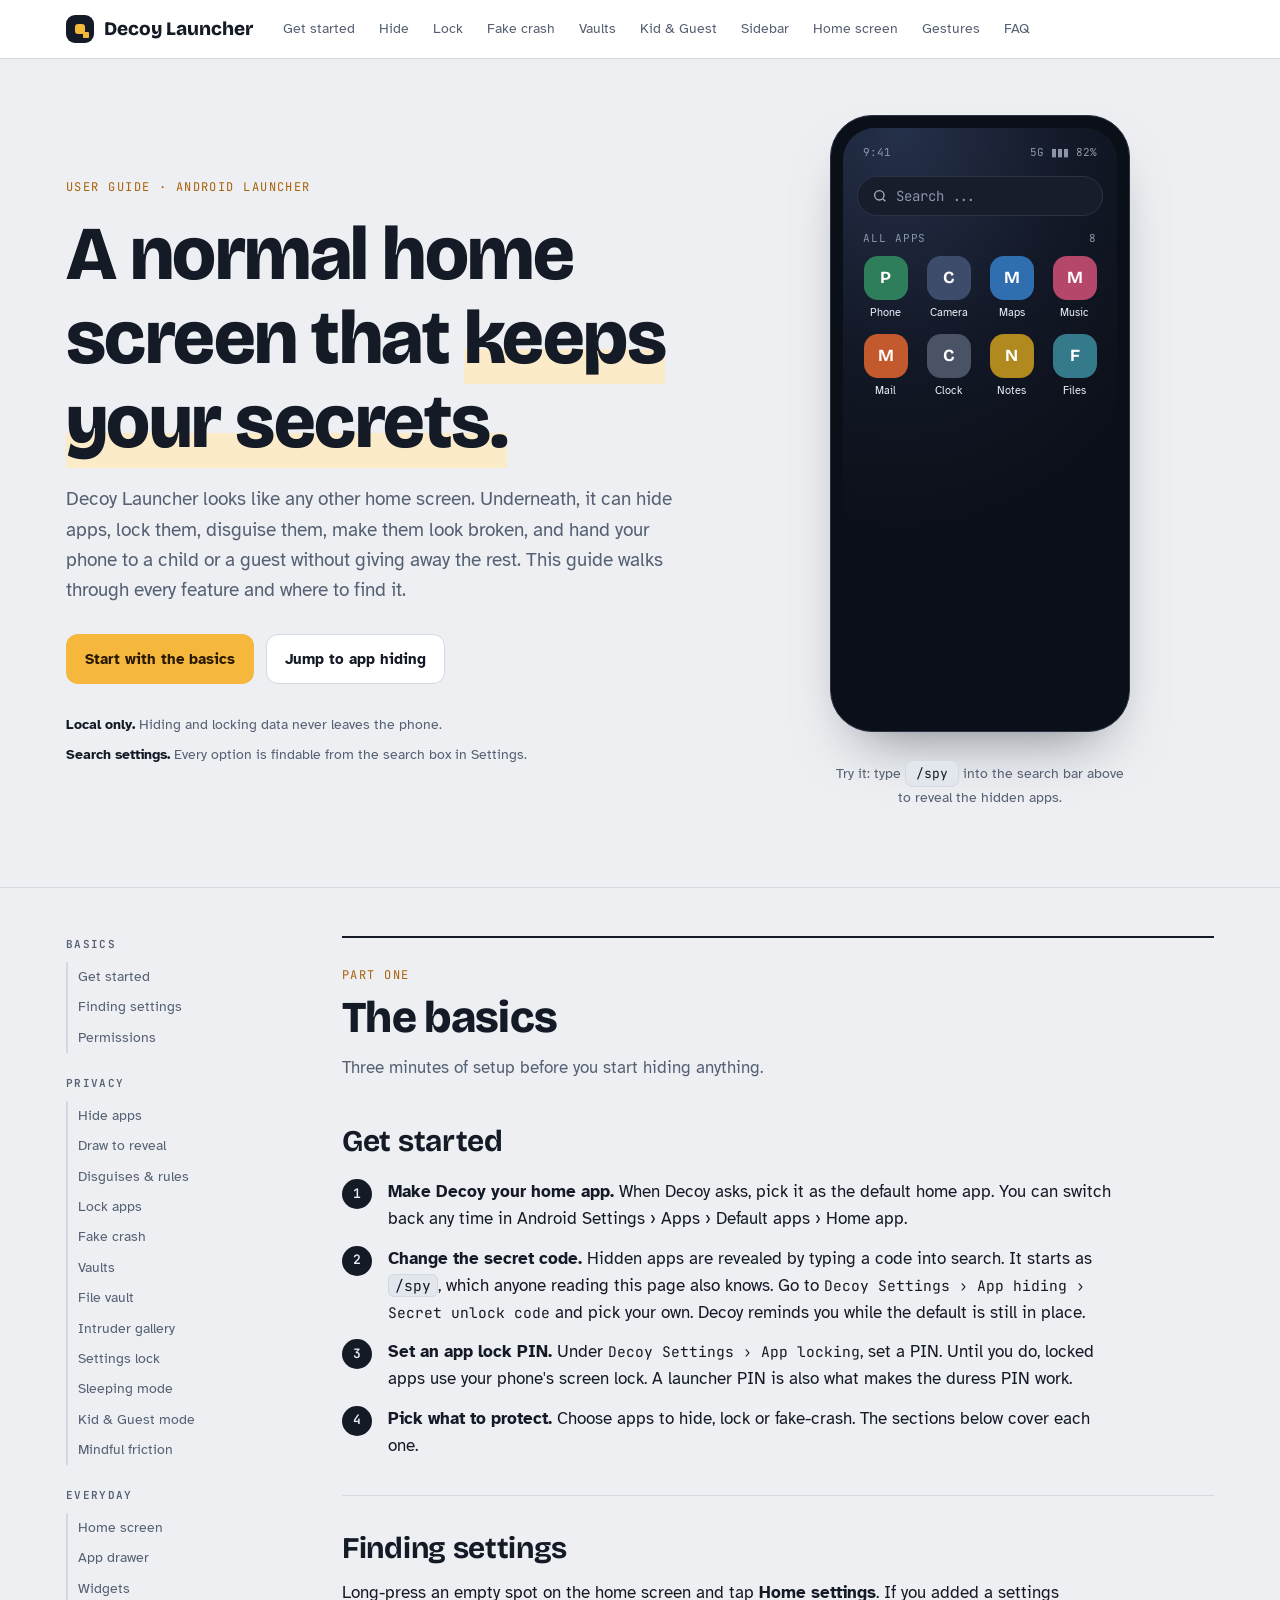
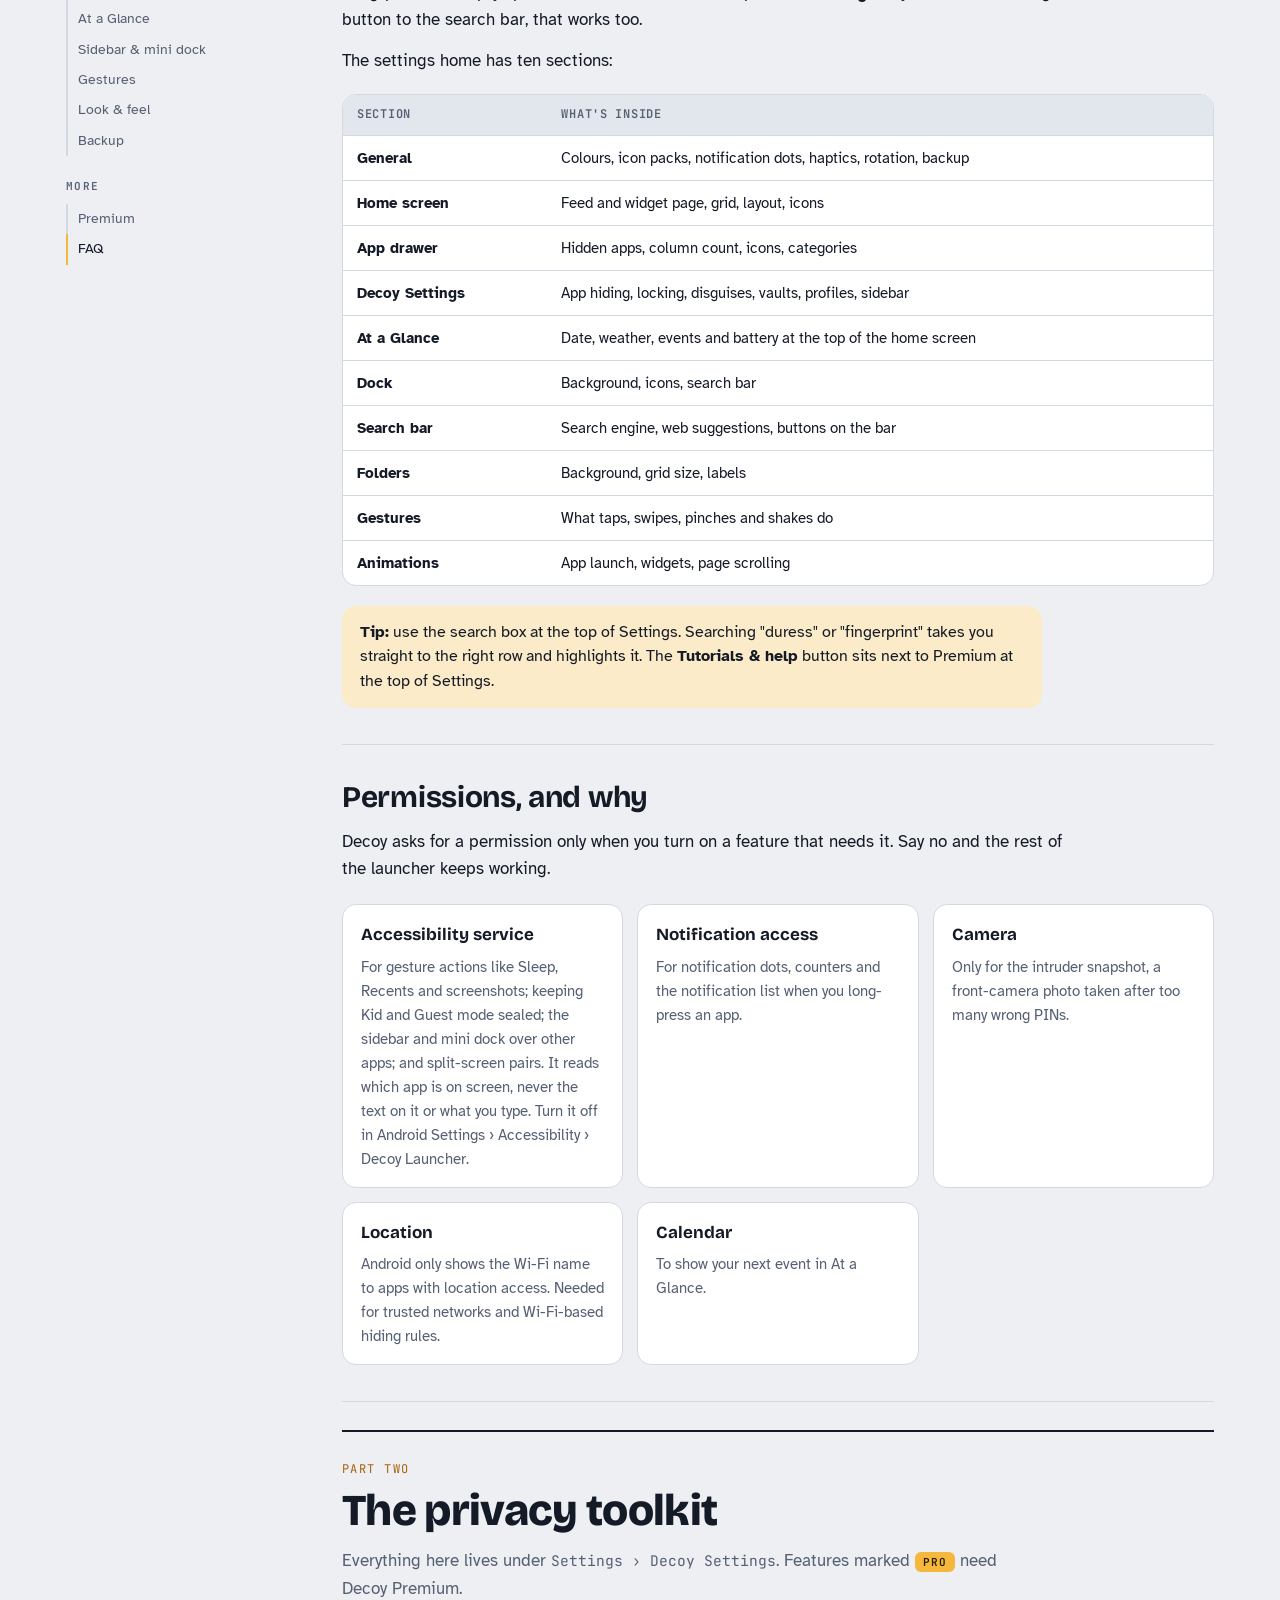
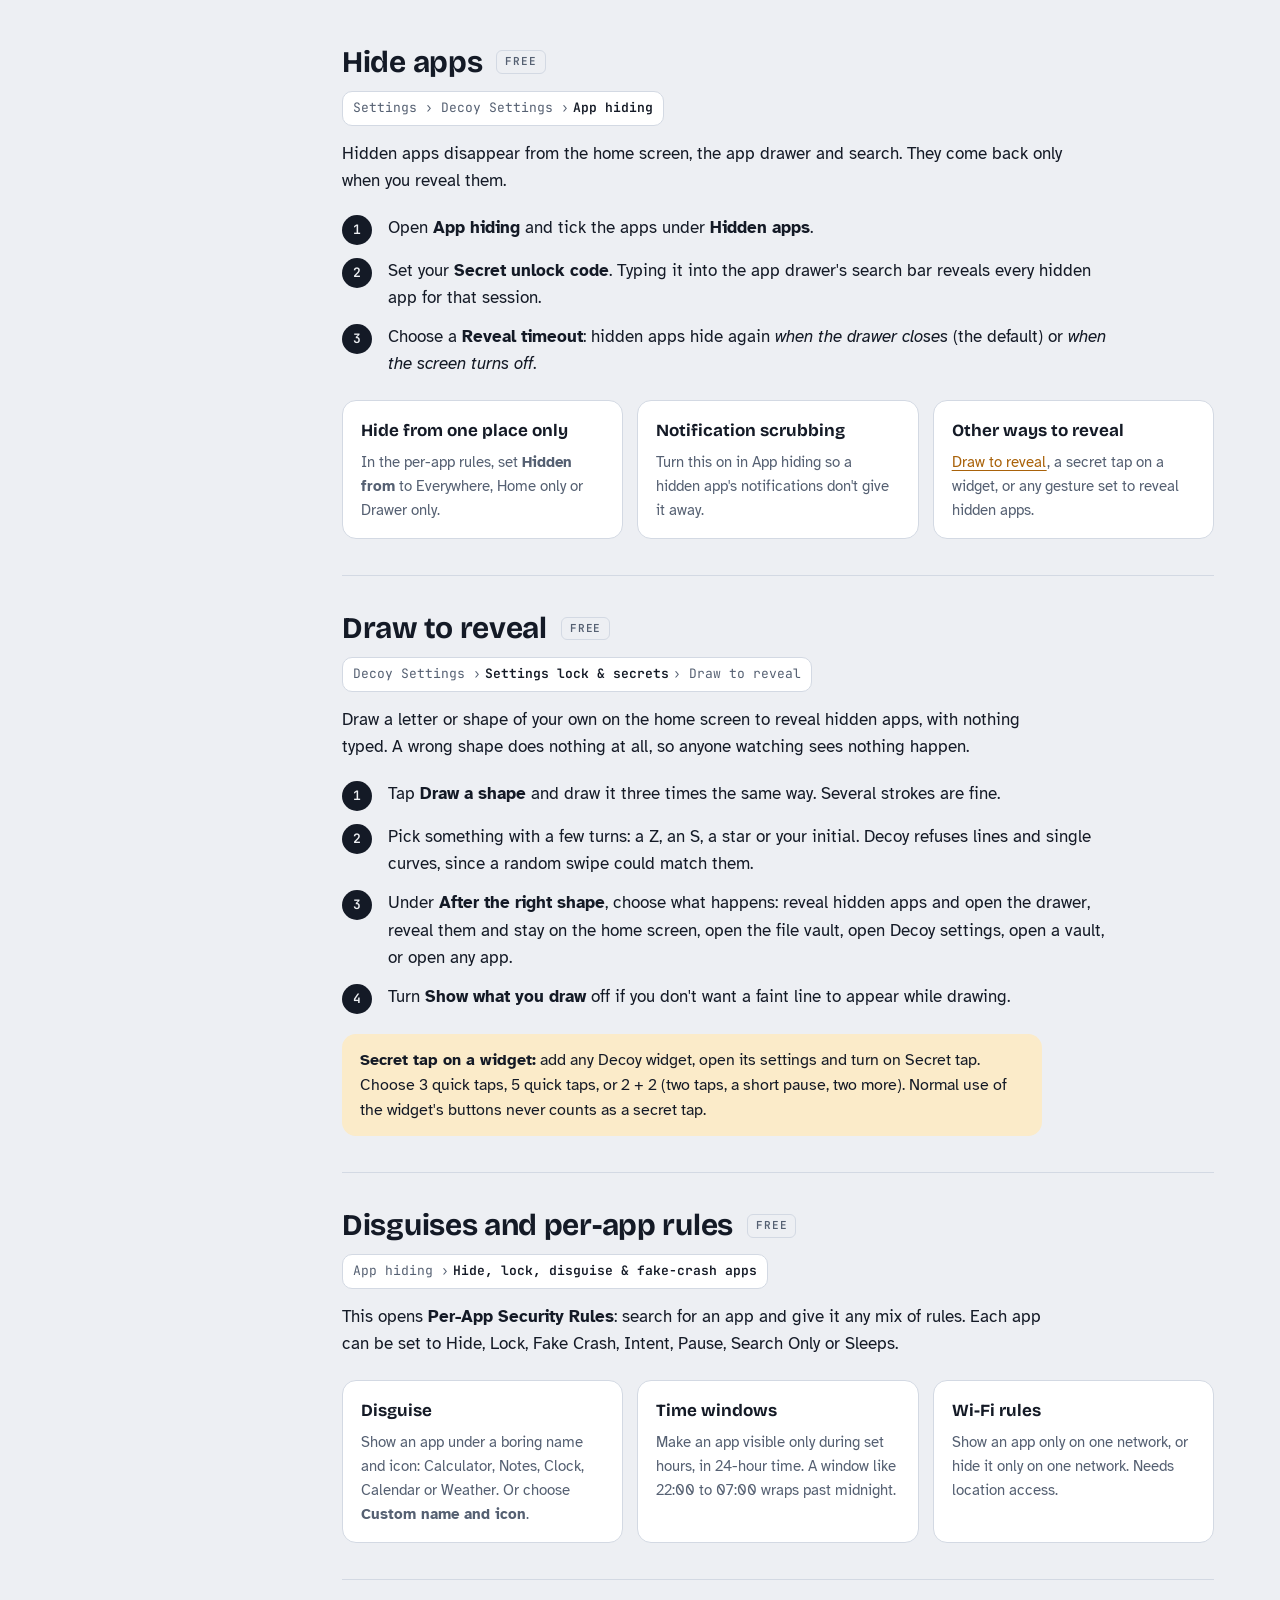
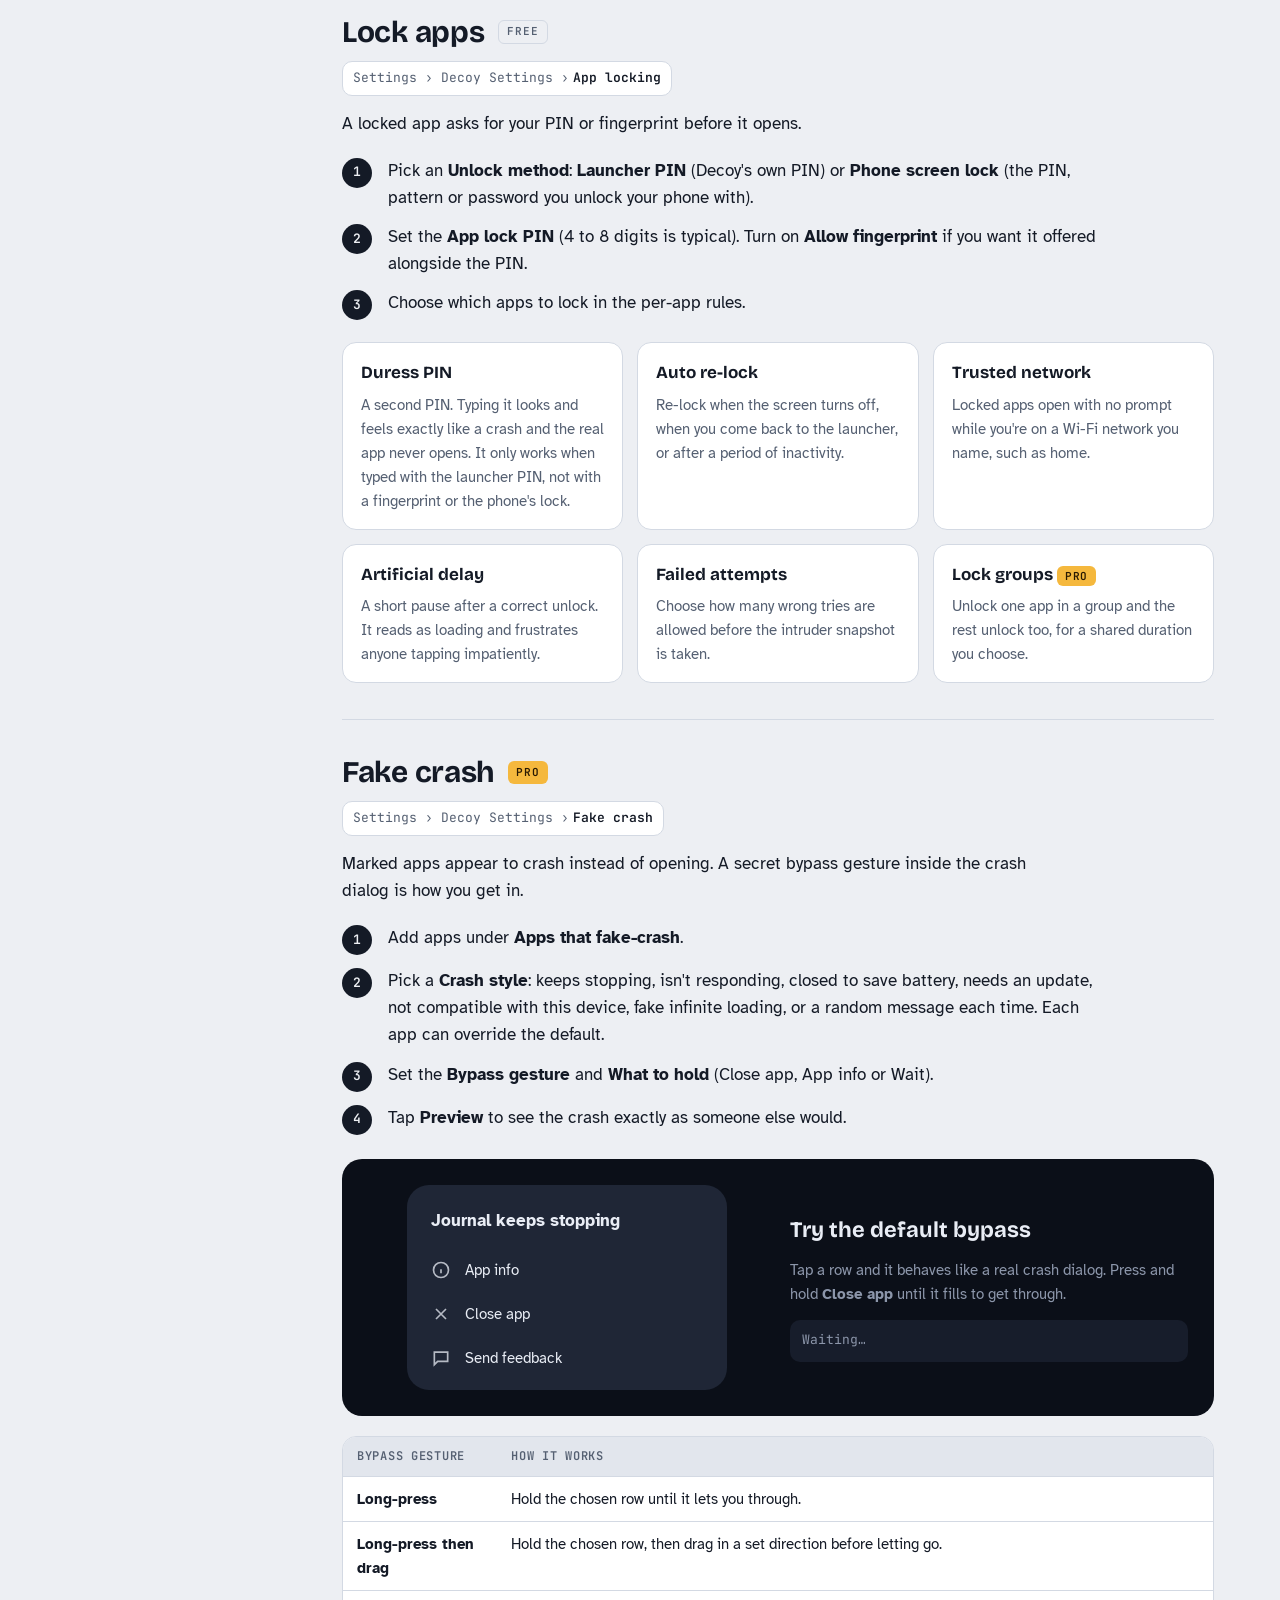
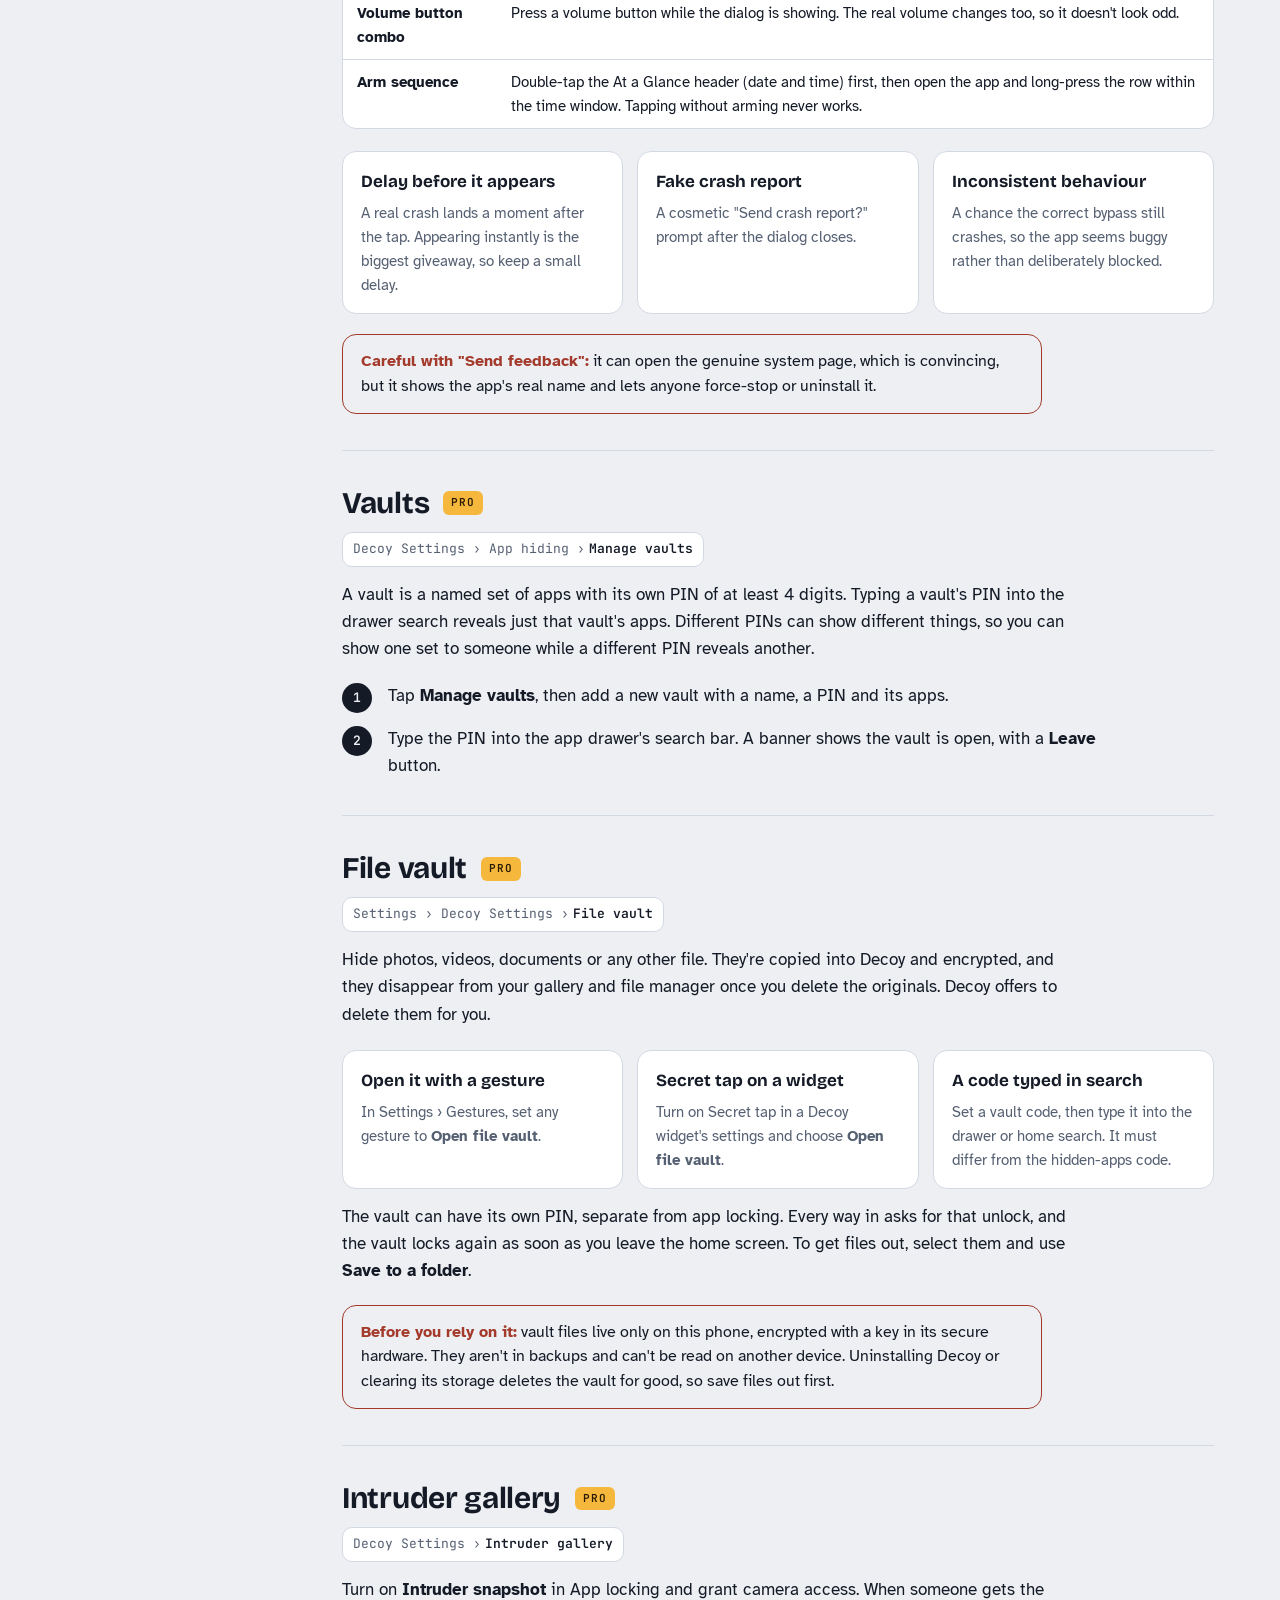
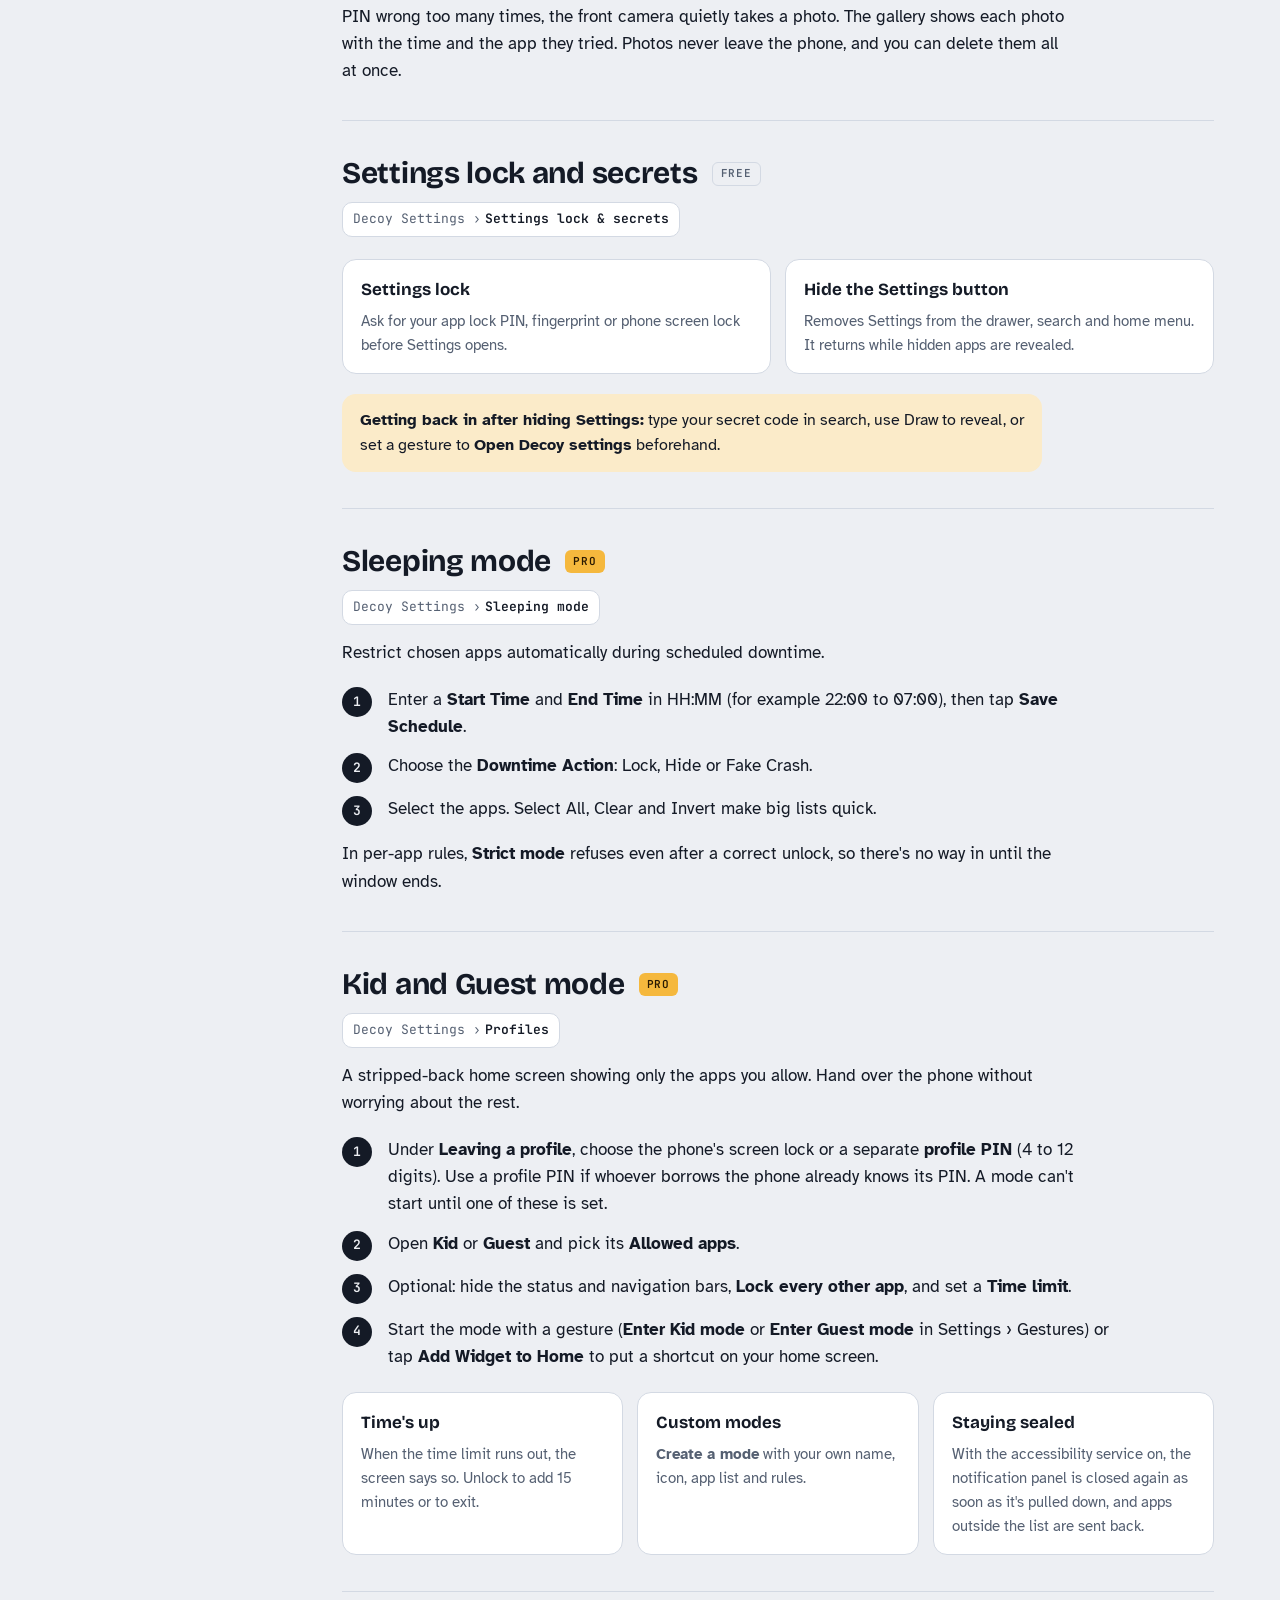
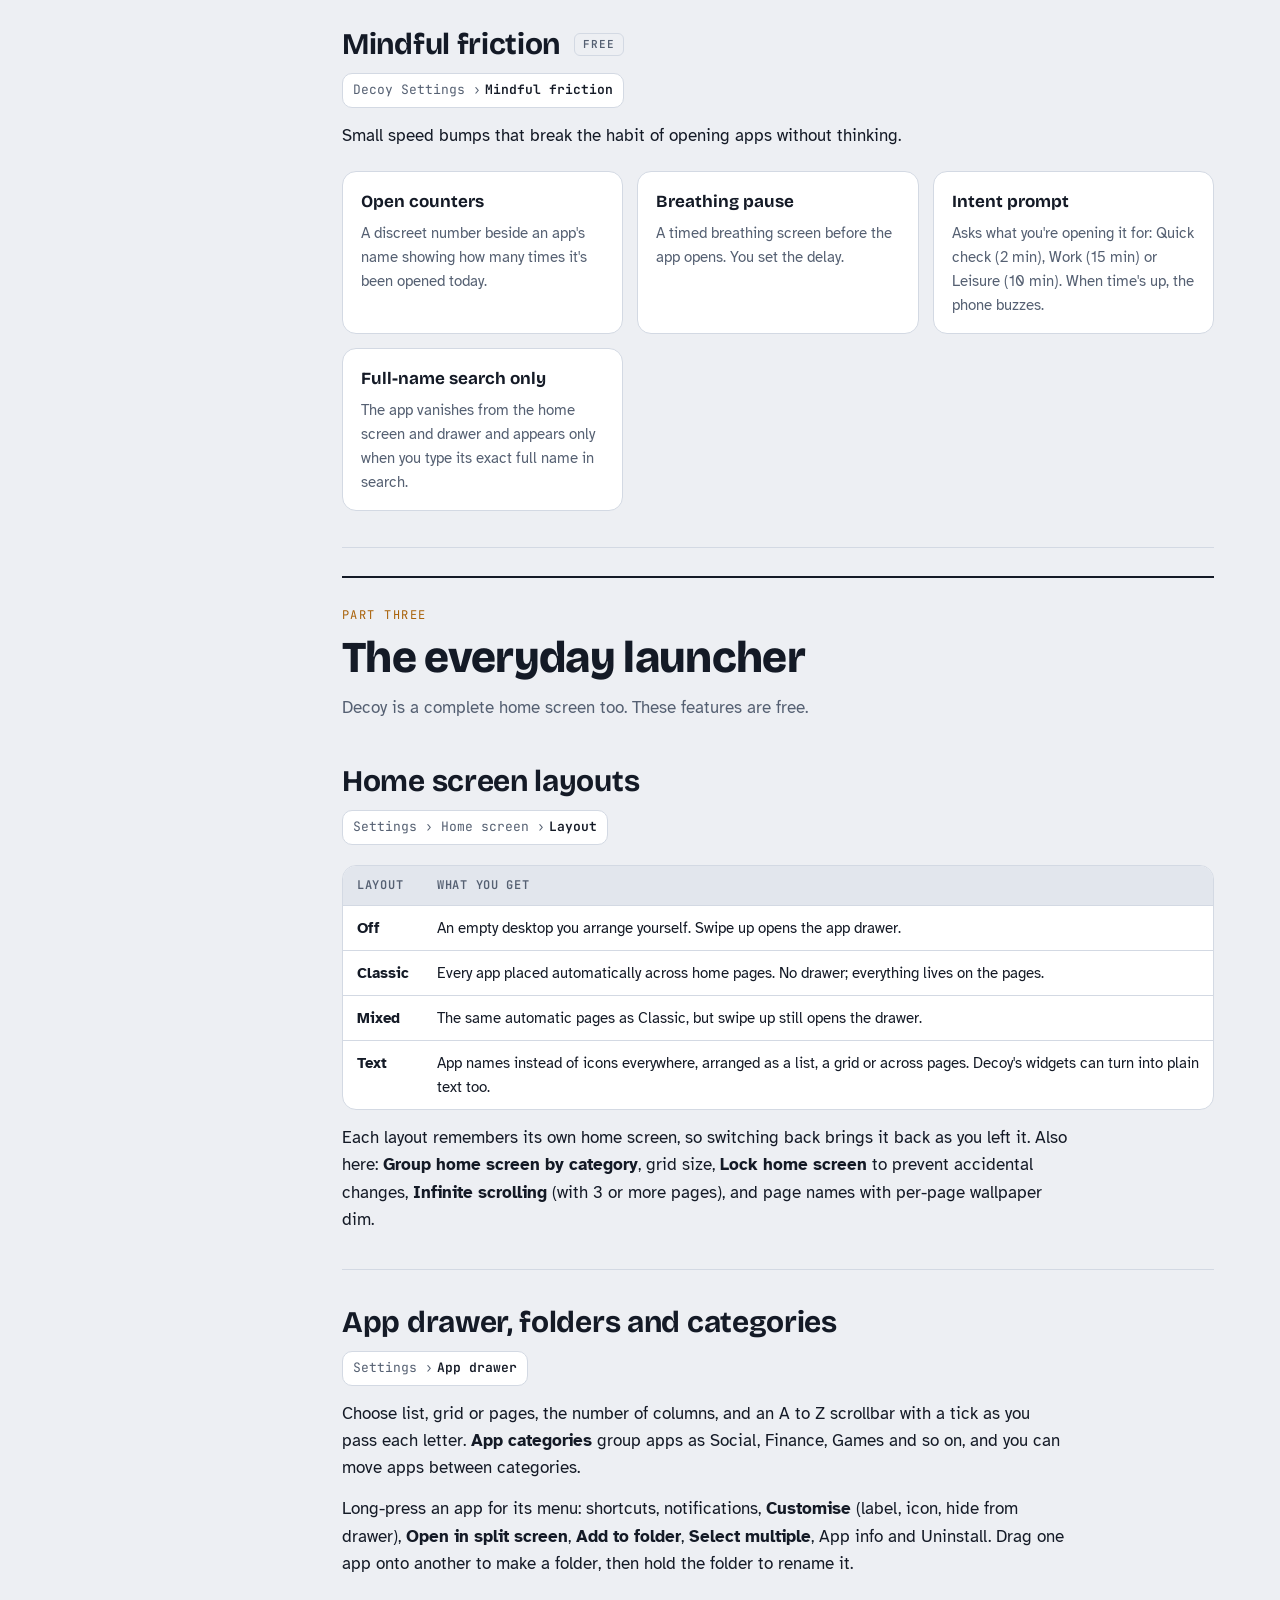
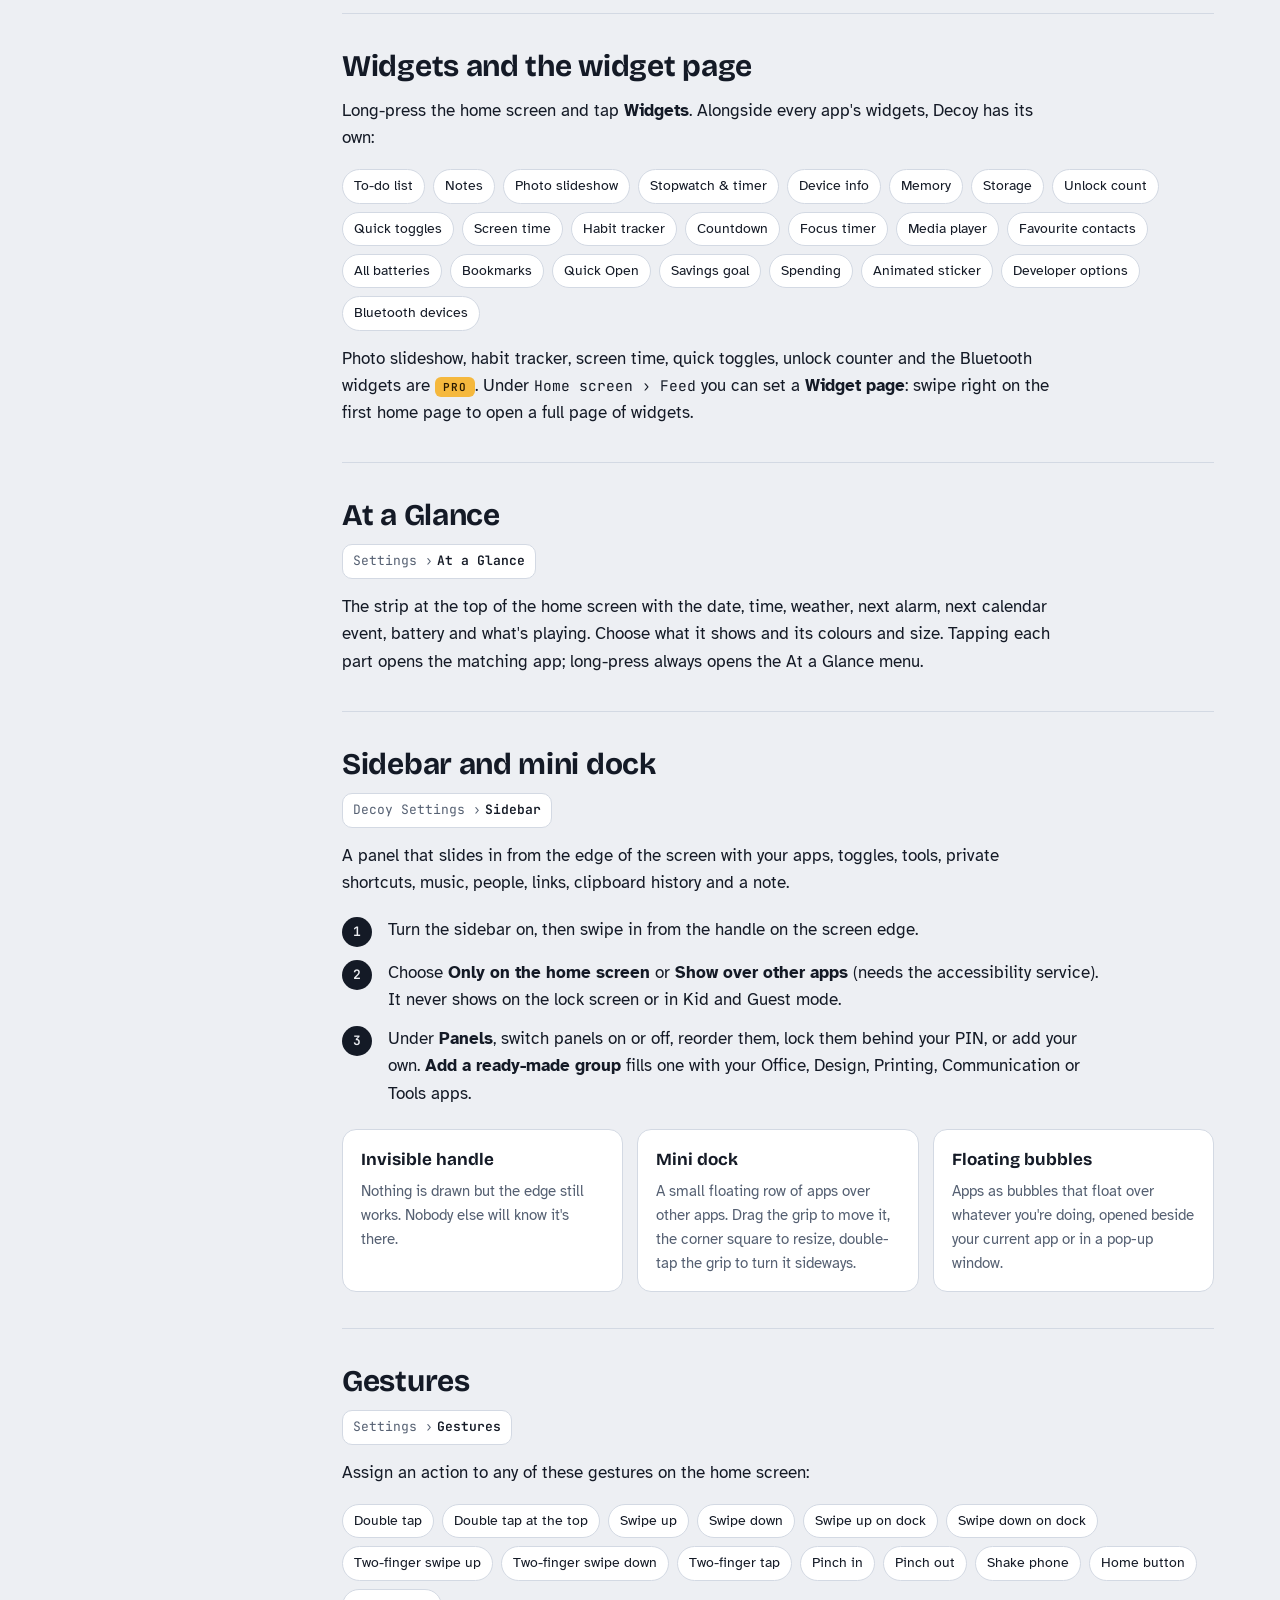
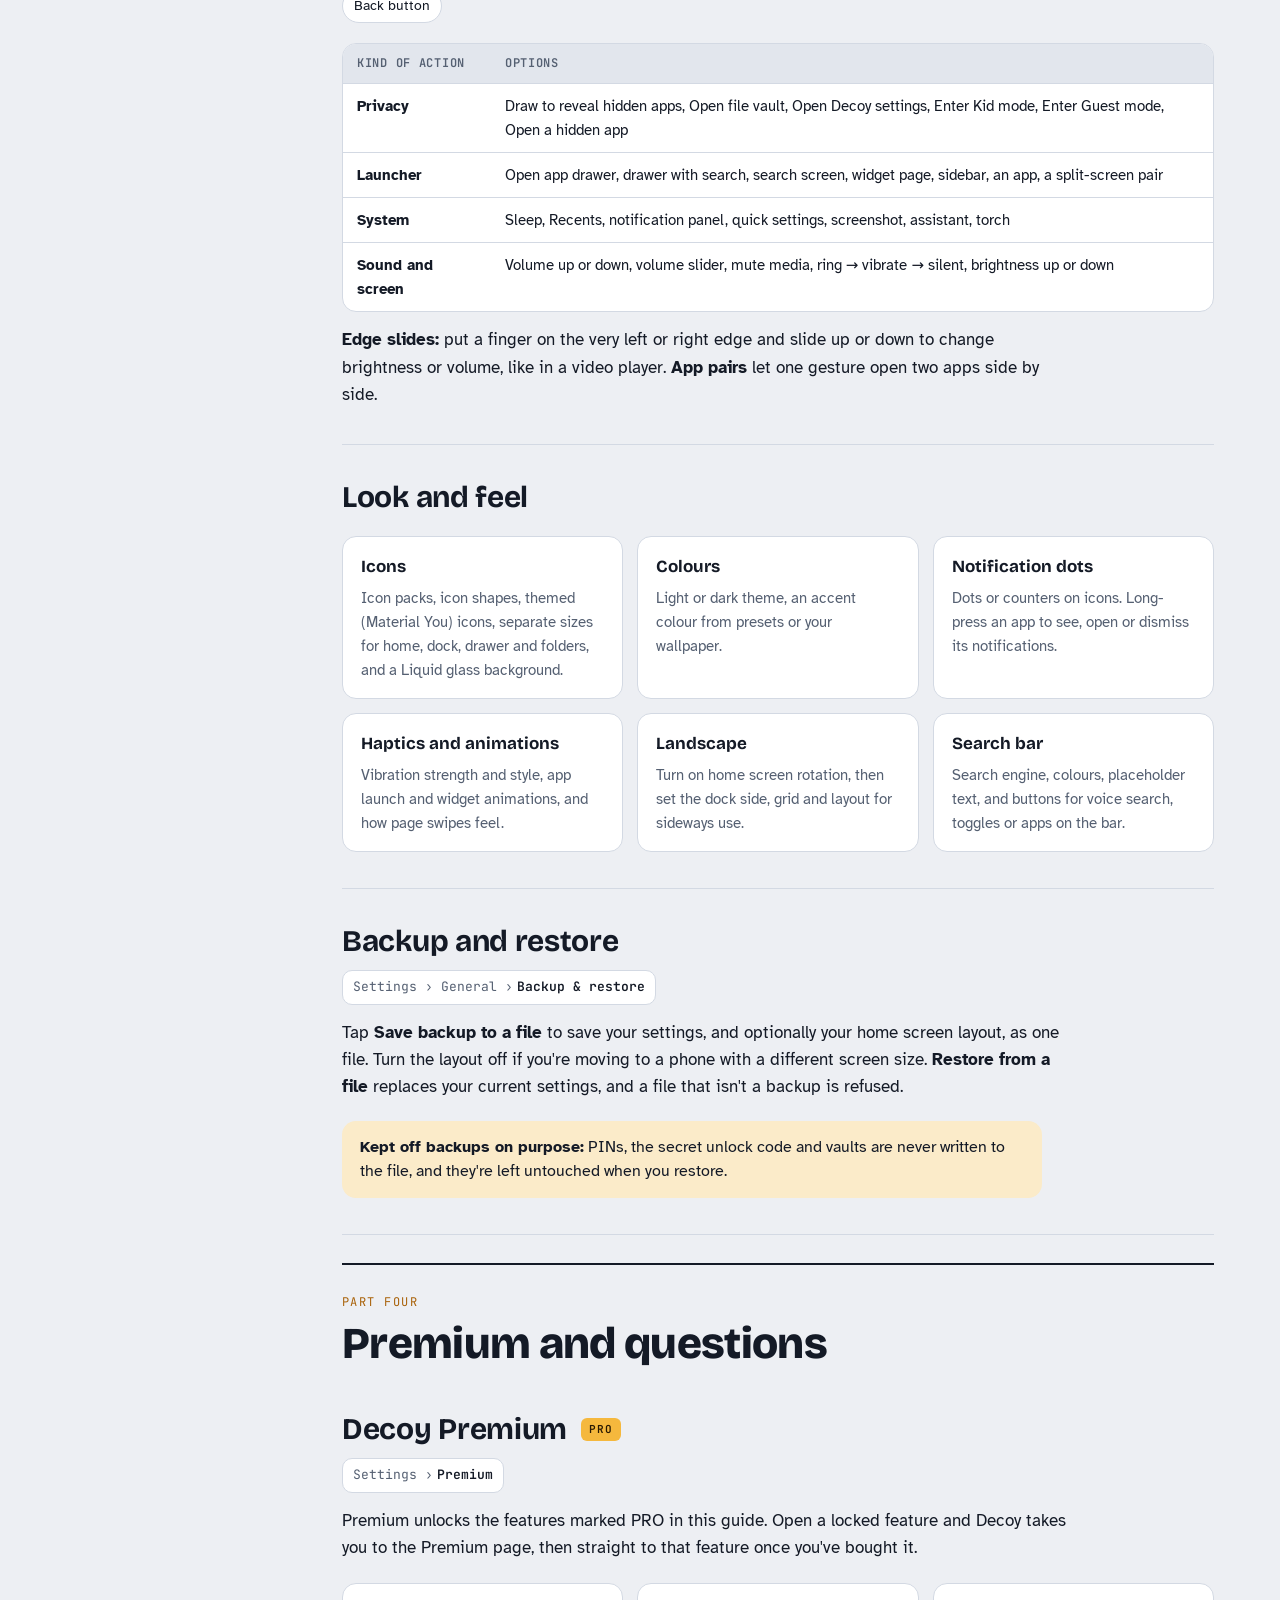
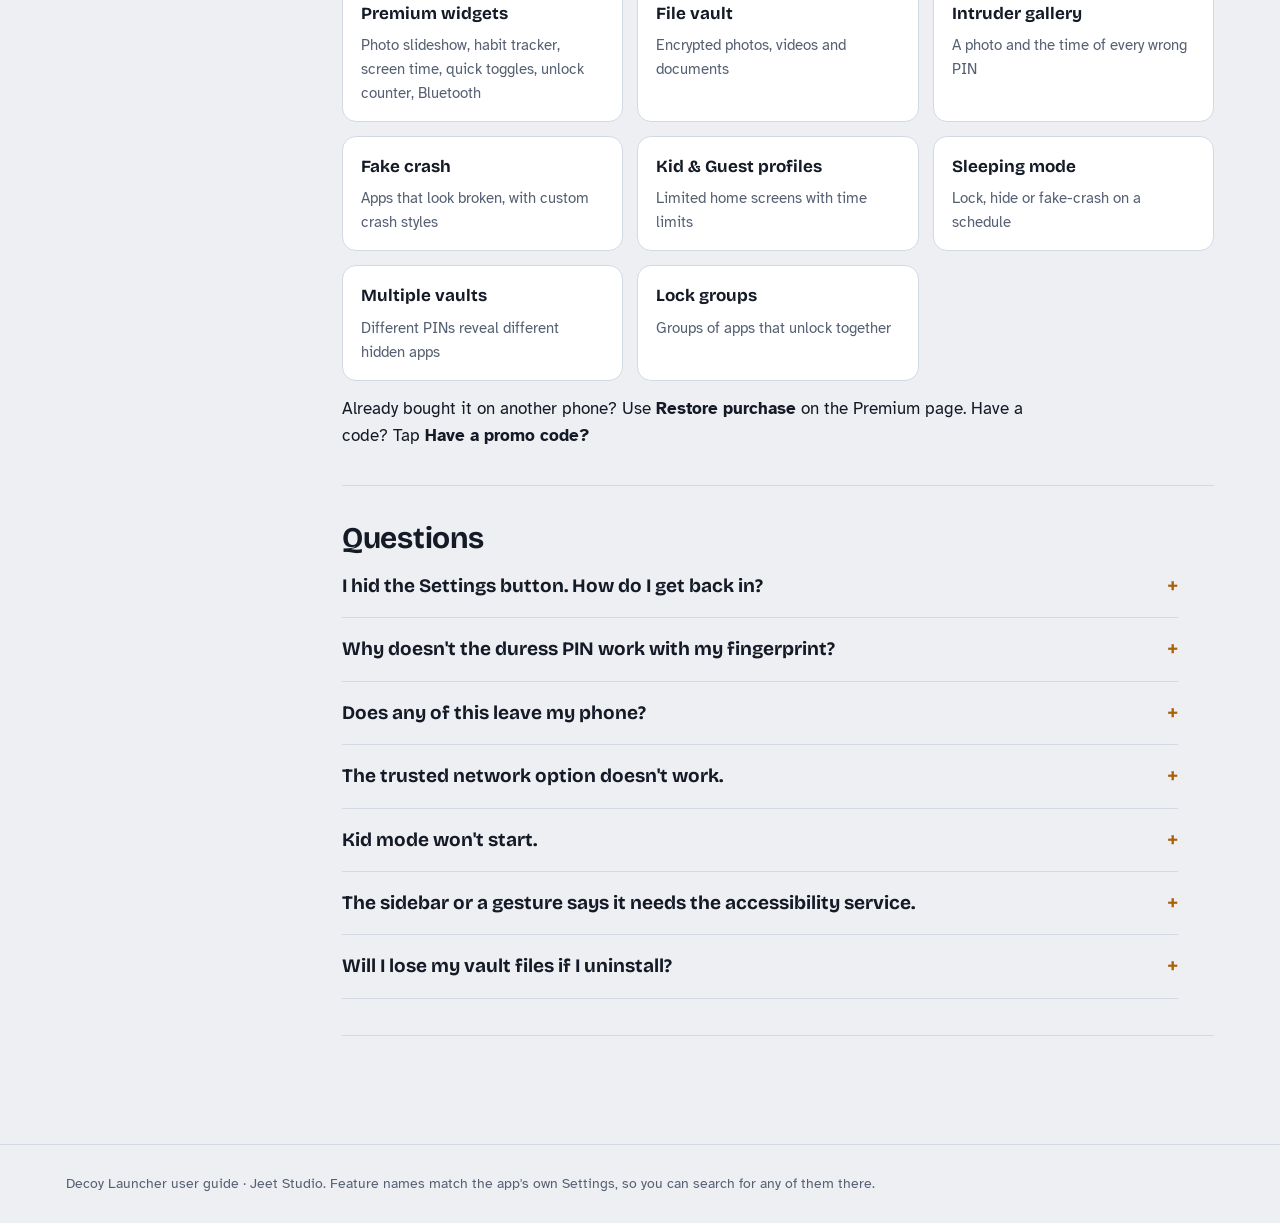
==== index.html @ 280a47a6 "Add files via upload" ====
<!doctype html><html><head><meta charset=utf8><meta name=viewport content="width=device-width,initial-scale=1,viewport-fit=cover"><style>:root{color-scheme:light;box-sizing:border-box;padding-top:env(safe-area-inset-top,0px);padding-bottom:env(safe-area-inset-bottom,0px)}html{scroll-padding-top:env(safe-area-inset-top,0px)}body{margin:0;padding:0;font:14px -apple-system,BlinkMacSystemFont,sans-serif;background:#fff;color:#000}img{max-width:100%}[hidden]:not([hidden=until-found i]){display:none!important}</style></head><body>
<title>Decoy Launcher Guide</title>
<meta name="claude:viewport-fit-sides" content="cover">
<link rel="preconnect" href="https://fonts.googleapis.com">
<link rel="preconnect" href="https://fonts.gstatic.com" crossorigin>
<link rel="stylesheet" href="https://fonts.googleapis.com/css2?family=Bricolage+Grotesque:opsz,wght@12..96,500;12..96,700;12..96,800&family=Atkinson+Hyperlegible:ital,wght@0,400;0,700;1,400&family=JetBrains+Mono:wght@400;600&display=swap">
<style>
/* Layout: full-bleed hero with a live phone demo, then a sticky contents rail beside long-form chapters. */
:root{
  --bg:#EDEFF3; --surface:#FFFFFF; --sunk:#E2E6ED; --ink:#141A26; --muted:#556072; --line:#D3D9E3;
  --gold:#A9620A; --gold-fill:#F5B83D; --gold-soft:#FBEBC9; --on-gold:#2A1A02;
  --ok:#1E7A4C; --warn:#A33A2B;
  --phone:#0B0F18; --phone-2:#171D2B; --phone-ink:#E9EDF5; --phone-muted:#8C96AA;
  --display:"Bricolage Grotesque", "Segoe UI", system-ui, sans-serif;
  --body:"Atkinson Hyperlegible", "Segoe UI", system-ui, sans-serif;
  --mono:"JetBrains Mono", ui-monospace, "Cascadia Mono", Consolas, monospace;
  --r:14px;
}
@media (prefers-color-scheme: dark){:root:not([data-theme="light"]){
  --bg:#0D111A; --surface:#151B27; --sunk:#10151F; --ink:#E8ECF3; --muted:#9AA4B7; --line:#262E3E;
  --gold:#F5B83D; --gold-fill:#F5B83D; --gold-soft:#2D2614; --on-gold:#2A1A02;
  --ok:#5BC98E; --warn:#F08A78; color-scheme:dark;
}}
:root[data-theme="dark"]{
  --bg:#0D111A; --surface:#151B27; --sunk:#10151F; --ink:#E8ECF3; --muted:#9AA4B7; --line:#262E3E;
  --gold:#F5B83D; --gold-fill:#F5B83D; --gold-soft:#2D2614; --on-gold:#2A1A02;
  --ok:#5BC98E; --warn:#F08A78; color-scheme:dark;
}
*{box-sizing:border-box}
html{scroll-behavior:smooth}
@media (prefers-reduced-motion: reduce){html{scroll-behavior:auto}*{transition:none!important;animation:none!important}}
body{background:var(--bg);color:var(--ink);font-family:var(--body);font-size:17px;line-height:1.6}
body::before{content:"";position:fixed;inset:0 0 auto;height:env(safe-area-inset-top,0px);z-index:10;background:var(--surface)}
a{color:var(--gold);text-underline-offset:3px}
a:focus-visible,button:focus-visible,input:focus-visible,summary:focus-visible{outline:2px solid var(--gold-fill);outline-offset:2px;border-radius:6px}
.wrap{max-width:1180px;margin:0 auto;padding-left:max(16px,env(safe-area-inset-left,0px));padding-right:max(16px,env(safe-area-inset-right,0px))}
h1,h2,h3{font-family:var(--display);text-wrap:balance;line-height:1.1;margin:0}
code,kbd,.mono{font-family:var(--mono);font-size:.86em}
code{background:var(--sunk);border:1px solid var(--line);padding:.08em .4em;border-radius:6px}

/* Top bar */
.top{position:sticky;top:env(safe-area-inset-top,0px);z-index:9;background:var(--surface);border-bottom:1px solid var(--line)}
.top .wrap{display:flex;align-items:center;gap:20px;padding-block:12px}
.brand{display:flex;align-items:center;gap:10px;font-family:var(--display);font-weight:800;font-size:19px;color:var(--ink);text-decoration:none;flex:none}
.brand-mark{width:28px;height:28px;border-radius:9px;background:var(--ink);display:grid;place-items:center}
.brand-mark span{width:10px;height:10px;border-radius:3px;background:var(--gold-fill);box-shadow:6px 6px 0 -2px var(--gold-fill)}
.topnav{display:flex;gap:4px;overflow-x:auto;scrollbar-width:none;min-width:0}
.topnav::-webkit-scrollbar{display:none}
.topnav a{color:var(--muted);text-decoration:none;font-size:14px;padding:6px 10px;border-radius:8px;white-space:nowrap}
.topnav a:hover{color:var(--ink);background:var(--sunk)}

/* Hero */
.hero{padding-block:56px 64px;border-bottom:1px solid var(--line)}
.hero .wrap{display:grid;grid-template-columns:minmax(0,1.15fr) minmax(0,.85fr);gap:48px;align-items:center}
.eyebrow{font-family:var(--mono);font-size:12px;letter-spacing:.12em;text-transform:uppercase;color:var(--gold)}
.hero h1{font-size:clamp(40px,6.4vw,76px);font-weight:800;letter-spacing:-.02em;margin-top:14px}
.hero h1 em{font-style:normal;background:linear-gradient(transparent 62%,var(--gold-soft) 62%)}
.lede{font-size:19px;color:var(--muted);max-width:56ch;margin:20px 0 0}
.hero-cta{display:flex;flex-wrap:wrap;gap:12px;margin-top:28px}
.btn{display:inline-flex;align-items:center;gap:8px;font-weight:700;font-size:15px;padding:12px 18px;border-radius:12px;text-decoration:none;border:1px solid var(--line);color:var(--ink);background:var(--surface);cursor:pointer;font-family:var(--body)}
.btn.primary{background:var(--gold-fill);color:var(--on-gold);border-color:transparent}
.hero-facts{display:flex;flex-wrap:wrap;gap:8px 22px;margin-top:30px;color:var(--muted);font-size:14px}
.hero-facts b{color:var(--ink)}

/* Phone */
.phone-col{display:flex;flex-direction:column;align-items:center;gap:14px}
.phone{width:300px;max-width:100%;aspect-ratio:9/18.5;background:var(--phone);border-radius:42px;padding:12px;border:1px solid #2A3245;box-shadow:0 30px 60px -30px rgba(10,14,24,.55)}
.screen{position:relative;height:100%;border-radius:32px;overflow:hidden;background:radial-gradient(120% 70% at 20% 0%,#25304A 0%,#121826 55%,#0B0F18 100%);color:var(--phone-ink);display:flex;flex-direction:column;padding:16px 14px 14px}
.status{display:flex;justify-content:space-between;font-family:var(--mono);font-size:11px;color:var(--phone-muted);padding:0 6px}
.searchbox{margin-top:14px;display:flex;align-items:center;gap:8px;background:var(--phone-2);border:1px solid #2A3245;border-radius:999px;padding:8px 14px}
.searchbox svg{flex:none;opacity:.7}
.searchbox input{all:unset;flex:1;min-width:0;font-family:var(--mono);font-size:14px;color:var(--phone-ink)}
.searchbox input::placeholder{color:var(--phone-muted)}
.drawer-label{font-size:11px;color:var(--phone-muted);margin:14px 6px 8px;font-family:var(--mono);letter-spacing:.08em;text-transform:uppercase;display:flex;justify-content:space-between}
.grid{display:grid;grid-template-columns:repeat(4,1fr);gap:12px 6px;align-content:start}
.app{display:flex;flex-direction:column;align-items:center;gap:5px;font-size:10.5px;color:var(--phone-ink);transition:opacity .25s, transform .25s}
.app i{width:44px;height:44px;border-radius:14px;display:grid;place-items:center;font-style:normal;font-family:var(--display);font-weight:700;font-size:17px;color:#fff}
.app.dim{opacity:.18}
.app.secret{display:none}
.app.secret.show{display:flex;animation:pop .35s ease-out}
.app.secret.show i{box-shadow:0 0 0 2px var(--gold-fill)}
@keyframes pop{from{transform:scale(.6);opacity:0}to{transform:scale(1);opacity:1}}
.toast{margin-top:auto;background:var(--gold-fill);color:var(--on-gold);font-size:12px;font-weight:700;padding:8px 12px;border-radius:12px;text-align:center}
.demo-hint{font-size:14px;color:var(--muted);text-align:center;max-width:32ch}
.chip-btn{font-family:var(--mono);font-size:13px;background:var(--sunk);border:1px solid var(--line);color:var(--ink);padding:4px 10px;border-radius:8px;cursor:pointer}

/* Body layout */
.layout{display:grid;grid-template-columns:220px minmax(0,1fr);gap:56px;padding-block:48px 80px}
.toc{position:sticky;top:calc(env(safe-area-inset-top,0px) + 76px);align-self:start;font-size:14px}
.toc h4{font-family:var(--mono);font-size:11px;letter-spacing:.12em;text-transform:uppercase;color:var(--muted);margin:22px 0 8px;font-weight:600}
.toc h4:first-child{margin-top:0}
.toc a{display:block;color:var(--muted);text-decoration:none;padding:4px 10px;border-left:2px solid var(--line)}
.toc a:hover,.toc a.on{color:var(--ink);border-left-color:var(--gold-fill)}
main{min-width:0}
.part{margin-bottom:28px}
.part-head{padding-block:28px 8px;border-top:2px solid var(--ink);margin-top:40px}
.part-head:first-child{margin-top:0}
.part-head .eyebrow{display:block;margin-bottom:8px}
.part-head h2{font-size:clamp(30px,4vw,44px);font-weight:800;letter-spacing:-.015em}
.part-head p{color:var(--muted);max-width:62ch;margin:12px 0 0}

section.feat{padding-block:36px;border-bottom:1px solid var(--line);scroll-margin-top:80px}
.feat-head{display:flex;flex-wrap:wrap;align-items:center;gap:10px 14px}
.feat h3{font-size:clamp(24px,3vw,30px);font-weight:700;letter-spacing:-.01em}
.pro{font-family:var(--mono);font-size:11px;font-weight:600;letter-spacing:.08em;background:var(--gold-fill);color:var(--on-gold);padding:3px 8px;border-radius:6px}
.free{font-family:var(--mono);font-size:11px;font-weight:600;letter-spacing:.08em;border:1px solid var(--line);color:var(--muted);padding:2px 8px;border-radius:6px}
.path{display:inline-flex;flex-wrap:wrap;gap:4px;align-items:center;font-family:var(--mono);font-size:13px;color:var(--muted);margin-top:12px;background:var(--surface);border:1px solid var(--line);border-radius:10px;padding:6px 10px}
.path b{color:var(--ink);font-weight:600}
.feat > p, .feat .prose p{max-width:66ch;margin:14px 0 0}
.steps{list-style:none;padding:0;margin:20px 0 0;display:grid;gap:12px;counter-reset:s;max-width:70ch}
.steps li{counter-increment:s;display:grid;grid-template-columns:34px minmax(0,1fr);gap:12px;align-items:start}
.steps li::before{content:counter(s);width:30px;height:30px;border-radius:50%;background:var(--ink);color:var(--bg);display:grid;place-items:center;font-family:var(--mono);font-weight:600;font-size:13px;margin-top:1px}
.cols{display:grid;grid-template-columns:repeat(auto-fit,minmax(240px,1fr));gap:14px;margin-top:22px}
.card{background:var(--surface);border:1px solid var(--line);border-radius:var(--r);padding:16px 18px;min-width:0}
.card h4{font-family:var(--display);font-size:17px;margin:0 0 6px}
.card p{margin:0;font-size:15px;color:var(--muted)}
.note{margin-top:20px;max-width:70ch;border-radius:var(--r);padding:14px 18px;background:var(--gold-soft);font-size:15.5px}
.note b{color:var(--ink)}
.note.warn{background:transparent;border:1px solid var(--warn)}
.note.warn b{color:var(--warn)}
.tbl{overflow-x:auto;margin-top:20px;border:1px solid var(--line);border-radius:var(--r);background:var(--surface)}
table{border-collapse:collapse;width:100%;font-size:15px;min-width:520px}
th,td{text-align:left;padding:10px 14px;border-bottom:1px solid var(--line);vertical-align:top}
th{font-family:var(--mono);font-size:12px;letter-spacing:.06em;text-transform:uppercase;color:var(--muted);font-weight:600;background:var(--sunk)}
tr:last-child td{border-bottom:0}
.tags{display:flex;flex-wrap:wrap;gap:8px;margin-top:18px}
.tag{font-size:14px;background:var(--surface);border:1px solid var(--line);padding:5px 11px;border-radius:999px}

/* Crash demo */
.crash-demo{margin-top:24px;display:grid;grid-template-columns:minmax(0,1fr) minmax(0,1fr);gap:24px;align-items:center;background:var(--phone);border-radius:20px;padding:26px;color:var(--phone-ink)}
.dialog{background:#1F2636;border-radius:22px;padding:22px 8px 10px;max-width:320px;width:100%;justify-self:center;user-select:none;-webkit-user-select:none}
.dialog h5{font-family:var(--body);font-size:17px;font-weight:700;margin:0 16px 14px;color:var(--phone-ink)}
.drow{display:flex;align-items:center;gap:14px;padding:12px 16px;border-radius:12px;font-size:15px;cursor:pointer;position:relative;overflow:hidden;color:var(--phone-ink);background:none;border:0;width:100%;font-family:var(--body);text-align:left}
.drow:hover{background:rgba(255,255,255,.05)}
.drow svg{flex:none;opacity:.75}
.drow .fill{position:absolute;inset:0;background:rgba(245,184,61,.22);transform-origin:left;transform:scaleX(0)}
.drow.holding .fill{transition:transform .8s linear;transform:scaleX(1)}
.crash-side h4{font-family:var(--display);font-size:22px;margin:0}
.crash-side p{color:var(--phone-muted);font-size:15px;margin:10px 0 0}
.crash-out{margin-top:14px;font-family:var(--mono);font-size:13px;padding:10px 12px;border-radius:10px;background:#171D2B;color:var(--phone-muted);min-height:42px}
.crash-out.win{color:#0B0F18;background:var(--gold-fill)}

details{border-bottom:1px solid var(--line);padding-block:16px;max-width:76ch}
summary{cursor:pointer;font-family:var(--display);font-weight:700;font-size:19px;list-style:none;display:flex;justify-content:space-between;gap:16px}
summary::-webkit-details-marker{display:none}
summary::after{content:"+";font-family:var(--mono);color:var(--gold)}
details[open] summary::after{content:"–"}
details p{margin:10px 0 0;color:var(--muted)}

footer{border-top:1px solid var(--line);padding-block:28px;color:var(--muted);font-size:14px}

@media (max-width: 920px){
  .hero .wrap{grid-template-columns:1fr}
  .layout{grid-template-columns:1fr;gap:0}
  .toc{display:none}
  .crash-demo{grid-template-columns:1fr}
}
@media (max-width: 520px){
  body{font-size:16px}
  .hero{padding-block:36px 44px}
  .phone{width:270px}
  .brand-text{display:none}
}
</style>

<header class="top">
  <div class="wrap">
    <a class="brand" href="#start" aria-label="Decoy Launcher guide, top"><span class="brand-mark"><span></span></span><span class="brand-text">Decoy Launcher</span></a>
    <nav class="topnav" aria-label="Sections">
      <a href="#start">Get started</a>
      <a href="#hide">Hide</a>
      <a href="#lock">Lock</a>
      <a href="#crash">Fake crash</a>
      <a href="#vaults">Vaults</a>
      <a href="#profiles">Kid &amp; Guest</a>
      <a href="#sidebar">Sidebar</a>
      <a href="#home">Home screen</a>
      <a href="#gestures">Gestures</a>
      <a href="#faq">FAQ</a>
    </nav>
  </div>
</header>

<div class="hero">
  <div class="wrap">
    <div>
      <span class="eyebrow">User guide · Android launcher</span>
      <h1>A normal home screen that <em>keeps your secrets.</em></h1>
      <p class="lede">Decoy Launcher looks like any other home screen. Underneath, it can hide apps, lock them, disguise them, make them look broken, and hand your phone to a child or a guest without giving away the rest. This guide walks through every feature and where to find it.</p>
      <div class="hero-cta">
        <a class="btn primary" href="#start">Start with the basics</a>
        <a class="btn" href="#hide">Jump to app hiding</a>
      </div>
      <div class="hero-facts">
        <span><b>Local only.</b> Hiding and locking data never leaves the phone.</span>
        <span><b>Search settings.</b> Every option is findable from the search box in Settings.</span>
      </div>
    </div>
    <div class="phone-col">
      <div class="phone" role="group" aria-label="Interactive demo of the app drawer">
        <div class="screen">
          <div class="status"><span>9:41</span><span>5G ▮▮▮ 82%</span></div>
          <label class="searchbox" for="demoSearch">
            <svg width="16" height="16" viewBox="0 0 24 24" fill="none" stroke="currentColor" stroke-width="2"><circle cx="11" cy="11" r="7"/><path d="m20 20-3.5-3.5"/></svg>
            <input id="demoSearch" type="text" placeholder="Search ..." autocomplete="off" spellcheck="false" aria-label="Search apps in the demo drawer">
          </label>
          <div class="drawer-label"><span>All apps</span><span id="demoCount">8</span></div>
          <div class="grid" id="demoGrid"></div>
          <div class="toast" id="demoToast" hidden>Hidden apps revealed until the drawer closes</div>
        </div>
      </div>
      <p class="demo-hint">Try it: type <button class="chip-btn" id="typeCode" type="button">/spy</button> into the search bar above to reveal the hidden apps.</p>
    </div>
  </div>
</div>

<div class="wrap layout">
  <aside class="toc" aria-label="Contents">
    <h4>Basics</h4>
    <a href="#start">Get started</a>
    <a href="#settings">Finding settings</a>
    <a href="#permissions">Permissions</a>
    <h4>Privacy</h4>
    <a href="#hide">Hide apps</a>
    <a href="#draw">Draw to reveal</a>
    <a href="#disguise">Disguises &amp; rules</a>
    <a href="#lock">Lock apps</a>
    <a href="#crash">Fake crash</a>
    <a href="#vaults">Vaults</a>
    <a href="#filevault">File vault</a>
    <a href="#intruders">Intruder gallery</a>
    <a href="#secrets">Settings lock</a>
    <a href="#sleep">Sleeping mode</a>
    <a href="#profiles">Kid &amp; Guest mode</a>
    <a href="#mindful">Mindful friction</a>
    <h4>Everyday</h4>
    <a href="#home">Home screen</a>
    <a href="#drawer">App drawer</a>
    <a href="#widgets">Widgets</a>
    <a href="#glance">At a Glance</a>
    <a href="#sidebar">Sidebar &amp; mini dock</a>
    <a href="#gestures">Gestures</a>
    <a href="#look">Look &amp; feel</a>
    <a href="#backup">Backup</a>
    <h4>More</h4>
    <a href="#premium">Premium</a>
    <a href="#faq">FAQ</a>
  </aside>

  <main>
    <!-- BASICS -->
    <div class="part">
      <div class="part-head">
        <span class="eyebrow">Part one</span>
        <h2>The basics</h2>
        <p>Three minutes of setup before you start hiding anything.</p>
      </div>

      <section class="feat" id="start">
        <div class="feat-head"><h3>Get started</h3></div>
        <ol class="steps">
          <li><div><b>Make Decoy your home app.</b> When Decoy asks, pick it as the default home app. You can switch back any time in Android Settings › Apps › Default apps › Home app.</div></li>
          <li><div><b>Change the secret code.</b> Hidden apps are revealed by typing a code into search. It starts as <code>/spy</code>, which anyone reading this page also knows. Go to <span class="mono">Decoy Settings › App hiding › Secret unlock code</span> and pick your own. Decoy reminds you while the default is still in place.</div></li>
          <li><div><b>Set an app lock PIN.</b> Under <span class="mono">Decoy Settings › App locking</span>, set a PIN. Until you do, locked apps use your phone's screen lock. A launcher PIN is also what makes the duress PIN work.</div></li>
          <li><div><b>Pick what to protect.</b> Choose apps to hide, lock or fake-crash. The sections below cover each one.</div></li>
        </ol>
      </section>

      <section class="feat" id="settings">
        <div class="feat-head"><h3>Finding settings</h3></div>
        <p>Long-press an empty spot on the home screen and tap <b>Home settings</b>. If you added a settings button to the search bar, that works too.</p>
        <p>The settings home has ten sections:</p>
        <div class="tbl"><table>
          <thead><tr><th>Section</th><th>What's inside</th></tr></thead>
          <tbody>
            <tr><td><b>General</b></td><td>Colours, icon packs, notification dots, haptics, rotation, backup</td></tr>
            <tr><td><b>Home screen</b></td><td>Feed and widget page, grid, layout, icons</td></tr>
            <tr><td><b>App drawer</b></td><td>Hidden apps, column count, icons, categories</td></tr>
            <tr><td><b>Decoy Settings</b></td><td>App hiding, locking, disguises, vaults, profiles, sidebar</td></tr>
            <tr><td><b>At a Glance</b></td><td>Date, weather, events and battery at the top of the home screen</td></tr>
            <tr><td><b>Dock</b></td><td>Background, icons, search bar</td></tr>
            <tr><td><b>Search bar</b></td><td>Search engine, web suggestions, buttons on the bar</td></tr>
            <tr><td><b>Folders</b></td><td>Background, grid size, labels</td></tr>
            <tr><td><b>Gestures</b></td><td>What taps, swipes, pinches and shakes do</td></tr>
            <tr><td><b>Animations</b></td><td>App launch, widgets, page scrolling</td></tr>
          </tbody>
        </table></div>
        <div class="note"><b>Tip:</b> use the search box at the top of Settings. Searching "duress" or "fingerprint" takes you straight to the right row and highlights it. The <b>Tutorials &amp; help</b> button sits next to Premium at the top of Settings.</div>
      </section>

      <section class="feat" id="permissions">
        <div class="feat-head"><h3>Permissions, and why</h3></div>
        <p>Decoy asks for a permission only when you turn on a feature that needs it. Say no and the rest of the launcher keeps working.</p>
        <div class="cols">
          <div class="card"><h4>Accessibility service</h4><p>For gesture actions like Sleep, Recents and screenshots; keeping Kid and Guest mode sealed; the sidebar and mini dock over other apps; and split-screen pairs. It reads which app is on screen, never the text on it or what you type. Turn it off in Android Settings › Accessibility › Decoy Launcher.</p></div>
          <div class="card"><h4>Notification access</h4><p>For notification dots, counters and the notification list when you long-press an app.</p></div>
          <div class="card"><h4>Camera</h4><p>Only for the intruder snapshot, a front-camera photo taken after too many wrong PINs.</p></div>
          <div class="card"><h4>Location</h4><p>Android only shows the Wi-Fi name to apps with location access. Needed for trusted networks and Wi-Fi-based hiding rules.</p></div>
          <div class="card"><h4>Calendar</h4><p>To show your next event in At a Glance.</p></div>
        </div>
      </section>
    </div>

    <!-- PRIVACY -->
    <div class="part">
      <div class="part-head">
        <span class="eyebrow">Part two</span>
        <h2>The privacy toolkit</h2>
        <p>Everything here lives under <span class="mono">Settings › Decoy Settings</span>. Features marked <span class="pro">PRO</span> need Decoy Premium.</p>
      </div>

      <section class="feat" id="hide">
        <div class="feat-head"><h3>Hide apps</h3><span class="free">FREE</span></div>
        <div class="path">Settings › Decoy Settings › <b>App hiding</b></div>
        <p>Hidden apps disappear from the home screen, the app drawer and search. They come back only when you reveal them.</p>
        <ol class="steps">
          <li><div>Open <b>App hiding</b> and tick the apps under <b>Hidden apps</b>.</div></li>
          <li><div>Set your <b>Secret unlock code</b>. Typing it into the app drawer's search bar reveals every hidden app for that session.</div></li>
          <li><div>Choose a <b>Reveal timeout</b>: hidden apps hide again <i>when the drawer closes</i> (the default) or <i>when the screen turns off</i>.</div></li>
        </ol>
        <div class="cols">
          <div class="card"><h4>Hide from one place only</h4><p>In the per-app rules, set <b>Hidden from</b> to Everywhere, Home only or Drawer only.</p></div>
          <div class="card"><h4>Notification scrubbing</h4><p>Turn this on in App hiding so a hidden app's notifications don't give it away.</p></div>
          <div class="card"><h4>Other ways to reveal</h4><p><a href="#draw">Draw to reveal</a>, a secret tap on a widget, or any gesture set to reveal hidden apps.</p></div>
        </div>
      </section>

      <section class="feat" id="draw">
        <div class="feat-head"><h3>Draw to reveal</h3><span class="free">FREE</span></div>
        <div class="path">Decoy Settings › <b>Settings lock &amp; secrets</b> › Draw to reveal</div>
        <p>Draw a letter or shape of your own on the home screen to reveal hidden apps, with nothing typed. A wrong shape does nothing at all, so anyone watching sees nothing happen.</p>
        <ol class="steps">
          <li><div>Tap <b>Draw a shape</b> and draw it three times the same way. Several strokes are fine.</div></li>
          <li><div>Pick something with a few turns: a Z, an S, a star or your initial. Decoy refuses lines and single curves, since a random swipe could match them.</div></li>
          <li><div>Under <b>After the right shape</b>, choose what happens: reveal hidden apps and open the drawer, reveal them and stay on the home screen, open the file vault, open Decoy settings, open a vault, or open any app.</div></li>
          <li><div>Turn <b>Show what you draw</b> off if you don't want a faint line to appear while drawing.</div></li>
        </ol>
        <div class="note"><b>Secret tap on a widget:</b> add any Decoy widget, open its settings and turn on Secret tap. Choose 3 quick taps, 5 quick taps, or 2 + 2 (two taps, a short pause, two more). Normal use of the widget's buttons never counts as a secret tap.</div>
      </section>

      <section class="feat" id="disguise">
        <div class="feat-head"><h3>Disguises and per-app rules</h3><span class="free">FREE</span></div>
        <div class="path">App hiding › <b>Hide, lock, disguise &amp; fake-crash apps</b></div>
        <p>This opens <b>Per-App Security Rules</b>: search for an app and give it any mix of rules. Each app can be set to Hide, Lock, Fake Crash, Intent, Pause, Search Only or Sleeps.</p>
        <div class="cols">
          <div class="card"><h4>Disguise</h4><p>Show an app under a boring name and icon: Calculator, Notes, Clock, Calendar or Weather. Or choose <b>Custom name and icon</b>.</p></div>
          <div class="card"><h4>Time windows</h4><p>Make an app visible only during set hours, in 24-hour time. A window like 22:00 to 07:00 wraps past midnight.</p></div>
          <div class="card"><h4>Wi-Fi rules</h4><p>Show an app only on one network, or hide it only on one network. Needs location access.</p></div>
        </div>
      </section>

      <section class="feat" id="lock">
        <div class="feat-head"><h3>Lock apps</h3><span class="free">FREE</span></div>
        <div class="path">Settings › Decoy Settings › <b>App locking</b></div>
        <p>A locked app asks for your PIN or fingerprint before it opens.</p>
        <ol class="steps">
          <li><div>Pick an <b>Unlock method</b>: <b>Launcher PIN</b> (Decoy's own PIN) or <b>Phone screen lock</b> (the PIN, pattern or password you unlock your phone with).</div></li>
          <li><div>Set the <b>App lock PIN</b> (4 to 8 digits is typical). Turn on <b>Allow fingerprint</b> if you want it offered alongside the PIN.</div></li>
          <li><div>Choose which apps to lock in the per-app rules.</div></li>
        </ol>
        <div class="cols">
          <div class="card"><h4>Duress PIN</h4><p>A second PIN. Typing it looks and feels exactly like a crash and the real app never opens. It only works when typed with the launcher PIN, not with a fingerprint or the phone's lock.</p></div>
          <div class="card"><h4>Auto re-lock</h4><p>Re-lock when the screen turns off, when you come back to the launcher, or after a period of inactivity.</p></div>
          <div class="card"><h4>Trusted network</h4><p>Locked apps open with no prompt while you're on a Wi-Fi network you name, such as home.</p></div>
          <div class="card"><h4>Artificial delay</h4><p>A short pause after a correct unlock. It reads as loading and frustrates anyone tapping impatiently.</p></div>
          <div class="card"><h4>Failed attempts</h4><p>Choose how many wrong tries are allowed before the intruder snapshot is taken.</p></div>
          <div class="card"><h4>Lock groups <span class="pro">PRO</span></h4><p>Unlock one app in a group and the rest unlock too, for a shared duration you choose.</p></div>
        </div>
      </section>

      <section class="feat" id="crash">
        <div class="feat-head"><h3>Fake crash</h3><span class="pro">PRO</span></div>
        <div class="path">Settings › Decoy Settings › <b>Fake crash</b></div>
        <p>Marked apps appear to crash instead of opening. A secret bypass gesture inside the crash dialog is how you get in.</p>
        <ol class="steps">
          <li><div>Add apps under <b>Apps that fake-crash</b>.</div></li>
          <li><div>Pick a <b>Crash style</b>: keeps stopping, isn't responding, closed to save battery, needs an update, not compatible with this device, fake infinite loading, or a random message each time. Each app can override the default.</div></li>
          <li><div>Set the <b>Bypass gesture</b> and <b>What to hold</b> (Close app, App info or Wait).</div></li>
          <li><div>Tap <b>Preview</b> to see the crash exactly as someone else would.</div></li>
        </ol>

        <div class="crash-demo">
          <div class="dialog" role="group" aria-label="Fake crash dialog demo">
            <h5>Journal keeps stopping</h5>
            <button class="drow" type="button" data-row="info"><span class="fill"></span><svg width="20" height="20" viewBox="0 0 24 24" fill="none" stroke="currentColor" stroke-width="2"><circle cx="12" cy="12" r="9"/><path d="M12 11v5M12 8h.01"/></svg>App info</button>
            <button class="drow" type="button" data-row="close"><span class="fill"></span><svg width="20" height="20" viewBox="0 0 24 24" fill="none" stroke="currentColor" stroke-width="2"><path d="M6 6l12 12M18 6 6 18"/></svg>Close app</button>
            <button class="drow" type="button" data-row="feedback"><span class="fill"></span><svg width="20" height="20" viewBox="0 0 24 24" fill="none" stroke="currentColor" stroke-width="2"><path d="M4 5h16v11H8l-4 4z"/></svg>Send feedback</button>
          </div>
          <div class="crash-side">
            <h4>Try the default bypass</h4>
            <p>Tap a row and it behaves like a real crash dialog. Press and hold <b>Close app</b> until it fills to get through.</p>
            <div class="crash-out" id="crashOut" aria-live="polite">Waiting…</div>
          </div>
        </div>

        <div class="tbl"><table>
          <thead><tr><th>Bypass gesture</th><th>How it works</th></tr></thead>
          <tbody>
            <tr><td><b>Long-press</b></td><td>Hold the chosen row until it lets you through.</td></tr>
            <tr><td><b>Long-press then drag</b></td><td>Hold the chosen row, then drag in a set direction before letting go.</td></tr>
            <tr><td><b>Volume button combo</b></td><td>Press a volume button while the dialog is showing. The real volume changes too, so it doesn't look odd.</td></tr>
            <tr><td><b>Arm sequence</b></td><td>Double-tap the At a Glance header (date and time) first, then open the app and long-press the row within the time window. Tapping without arming never works.</td></tr>
          </tbody>
        </table></div>
        <div class="cols">
          <div class="card"><h4>Delay before it appears</h4><p>A real crash lands a moment after the tap. Appearing instantly is the biggest giveaway, so keep a small delay.</p></div>
          <div class="card"><h4>Fake crash report</h4><p>A cosmetic "Send crash report?" prompt after the dialog closes.</p></div>
          <div class="card"><h4>Inconsistent behaviour</h4><p>A chance the correct bypass still crashes, so the app seems buggy rather than deliberately blocked.</p></div>
        </div>
        <div class="note warn"><b>Careful with "Send feedback":</b> it can open the genuine system page, which is convincing, but it shows the app's real name and lets anyone force-stop or uninstall it.</div>
      </section>

      <section class="feat" id="vaults">
        <div class="feat-head"><h3>Vaults</h3><span class="pro">PRO</span></div>
        <div class="path">Decoy Settings › App hiding › <b>Manage vaults</b></div>
        <p>A vault is a named set of apps with its own PIN of at least 4 digits. Typing a vault's PIN into the drawer search reveals just that vault's apps. Different PINs can show different things, so you can show one set to someone while a different PIN reveals another.</p>
        <ol class="steps">
          <li><div>Tap <b>Manage vaults</b>, then add a new vault with a name, a PIN and its apps.</div></li>
          <li><div>Type the PIN into the app drawer's search bar. A banner shows the vault is open, with a <b>Leave</b> button.</div></li>
        </ol>
      </section>

      <section class="feat" id="filevault">
        <div class="feat-head"><h3>File vault</h3><span class="pro">PRO</span></div>
        <div class="path">Settings › Decoy Settings › <b>File vault</b></div>
        <p>Hide photos, videos, documents or any other file. They're copied into Decoy and encrypted, and they disappear from your gallery and file manager once you delete the originals. Decoy offers to delete them for you.</p>
        <div class="cols">
          <div class="card"><h4>Open it with a gesture</h4><p>In Settings › Gestures, set any gesture to <b>Open file vault</b>.</p></div>
          <div class="card"><h4>Secret tap on a widget</h4><p>Turn on Secret tap in a Decoy widget's settings and choose <b>Open file vault</b>.</p></div>
          <div class="card"><h4>A code typed in search</h4><p>Set a vault code, then type it into the drawer or home search. It must differ from the hidden-apps code.</p></div>
        </div>
        <p>The vault can have its own PIN, separate from app locking. Every way in asks for that unlock, and the vault locks again as soon as you leave the home screen. To get files out, select them and use <b>Save to a folder</b>.</p>
        <div class="note warn"><b>Before you rely on it:</b> vault files live only on this phone, encrypted with a key in its secure hardware. They aren't in backups and can't be read on another device. Uninstalling Decoy or clearing its storage deletes the vault for good, so save files out first.</div>
      </section>

      <section class="feat" id="intruders">
        <div class="feat-head"><h3>Intruder gallery</h3><span class="pro">PRO</span></div>
        <div class="path">Decoy Settings › <b>Intruder gallery</b></div>
        <p>Turn on <b>Intruder snapshot</b> in App locking and grant camera access. When someone gets the PIN wrong too many times, the front camera quietly takes a photo. The gallery shows each photo with the time and the app they tried. Photos never leave the phone, and you can delete them all at once.</p>
      </section>

      <section class="feat" id="secrets">
        <div class="feat-head"><h3>Settings lock and secrets</h3><span class="free">FREE</span></div>
        <div class="path">Decoy Settings › <b>Settings lock &amp; secrets</b></div>
        <div class="cols">
          <div class="card"><h4>Settings lock</h4><p>Ask for your app lock PIN, fingerprint or phone screen lock before Settings opens.</p></div>
          <div class="card"><h4>Hide the Settings button</h4><p>Removes Settings from the drawer, search and home menu. It returns while hidden apps are revealed.</p></div>
        </div>
        <div class="note"><b>Getting back in after hiding Settings:</b> type your secret code in search, use Draw to reveal, or set a gesture to <b>Open Decoy settings</b> beforehand.</div>
      </section>

      <section class="feat" id="sleep">
        <div class="feat-head"><h3>Sleeping mode</h3><span class="pro">PRO</span></div>
        <div class="path">Decoy Settings › <b>Sleeping mode</b></div>
        <p>Restrict chosen apps automatically during scheduled downtime.</p>
        <ol class="steps">
          <li><div>Enter a <b>Start Time</b> and <b>End Time</b> in HH:MM (for example 22:00 to 07:00), then tap <b>Save Schedule</b>.</div></li>
          <li><div>Choose the <b>Downtime Action</b>: Lock, Hide or Fake Crash.</div></li>
          <li><div>Select the apps. Select All, Clear and Invert make big lists quick.</div></li>
        </ol>
        <p>In per-app rules, <b>Strict mode</b> refuses even after a correct unlock, so there's no way in until the window ends.</p>
      </section>

      <section class="feat" id="profiles">
        <div class="feat-head"><h3>Kid and Guest mode</h3><span class="pro">PRO</span></div>
        <div class="path">Decoy Settings › <b>Profiles</b></div>
        <p>A stripped-back home screen showing only the apps you allow. Hand over the phone without worrying about the rest.</p>
        <ol class="steps">
          <li><div>Under <b>Leaving a profile</b>, choose the phone's screen lock or a separate <b>profile PIN</b> (4 to 12 digits). Use a profile PIN if whoever borrows the phone already knows its PIN. A mode can't start until one of these is set.</div></li>
          <li><div>Open <b>Kid</b> or <b>Guest</b> and pick its <b>Allowed apps</b>.</div></li>
          <li><div>Optional: hide the status and navigation bars, <b>Lock every other app</b>, and set a <b>Time limit</b>.</div></li>
          <li><div>Start the mode with a gesture (<b>Enter Kid mode</b> or <b>Enter Guest mode</b> in Settings › Gestures) or tap <b>Add Widget to Home</b> to put a shortcut on your home screen.</div></li>
        </ol>
        <div class="cols">
          <div class="card"><h4>Time's up</h4><p>When the time limit runs out, the screen says so. Unlock to add 15 minutes or to exit.</p></div>
          <div class="card"><h4>Custom modes</h4><p><b>Create a mode</b> with your own name, icon, app list and rules.</p></div>
          <div class="card"><h4>Staying sealed</h4><p>With the accessibility service on, the notification panel is closed again as soon as it's pulled down, and apps outside the list are sent back.</p></div>
        </div>
      </section>

      <section class="feat" id="mindful">
        <div class="feat-head"><h3>Mindful friction</h3><span class="free">FREE</span></div>
        <div class="path">Decoy Settings › <b>Mindful friction</b></div>
        <p>Small speed bumps that break the habit of opening apps without thinking.</p>
        <div class="cols">
          <div class="card"><h4>Open counters</h4><p>A discreet number beside an app's name showing how many times it's been opened today.</p></div>
          <div class="card"><h4>Breathing pause</h4><p>A timed breathing screen before the app opens. You set the delay.</p></div>
          <div class="card"><h4>Intent prompt</h4><p>Asks what you're opening it for: Quick check (2 min), Work (15 min) or Leisure (10 min). When time's up, the phone buzzes.</p></div>
          <div class="card"><h4>Full-name search only</h4><p>The app vanishes from the home screen and drawer and appears only when you type its exact full name in search.</p></div>
        </div>
      </section>
    </div>

    <!-- EVERYDAY -->
    <div class="part">
      <div class="part-head">
        <span class="eyebrow">Part three</span>
        <h2>The everyday launcher</h2>
        <p>Decoy is a complete home screen too. These features are free.</p>
      </div>

      <section class="feat" id="home">
        <div class="feat-head"><h3>Home screen layouts</h3></div>
        <div class="path">Settings › Home screen › <b>Layout</b></div>
        <div class="tbl"><table>
          <thead><tr><th>Layout</th><th>What you get</th></tr></thead>
          <tbody>
            <tr><td><b>Off</b></td><td>An empty desktop you arrange yourself. Swipe up opens the app drawer.</td></tr>
            <tr><td><b>Classic</b></td><td>Every app placed automatically across home pages. No drawer; everything lives on the pages.</td></tr>
            <tr><td><b>Mixed</b></td><td>The same automatic pages as Classic, but swipe up still opens the drawer.</td></tr>
            <tr><td><b>Text</b></td><td>App names instead of icons everywhere, arranged as a list, a grid or across pages. Decoy's widgets can turn into plain text too.</td></tr>
          </tbody>
        </table></div>
        <p>Each layout remembers its own home screen, so switching back brings it back as you left it. Also here: <b>Group home screen by category</b>, grid size, <b>Lock home screen</b> to prevent accidental changes, <b>Infinite scrolling</b> (with 3 or more pages), and page names with per-page wallpaper dim.</p>
      </section>

      <section class="feat" id="drawer">
        <div class="feat-head"><h3>App drawer, folders and categories</h3></div>
        <div class="path">Settings › <b>App drawer</b></div>
        <p>Choose list, grid or pages, the number of columns, and an A to Z scrollbar with a tick as you pass each letter. <b>App categories</b> group apps as Social, Finance, Games and so on, and you can move apps between categories.</p>
        <p>Long-press an app for its menu: shortcuts, notifications, <b>Customise</b> (label, icon, hide from drawer), <b>Open in split screen</b>, <b>Add to folder</b>, <b>Select multiple</b>, App info and Uninstall. Drag one app onto another to make a folder, then hold the folder to rename it.</p>
      </section>

      <section class="feat" id="widgets">
        <div class="feat-head"><h3>Widgets and the widget page</h3></div>
        <p>Long-press the home screen and tap <b>Widgets</b>. Alongside every app's widgets, Decoy has its own:</p>
        <div class="tags">
          <span class="tag">To-do list</span><span class="tag">Notes</span><span class="tag">Photo slideshow</span><span class="tag">Stopwatch &amp; timer</span><span class="tag">Device info</span><span class="tag">Memory</span><span class="tag">Storage</span><span class="tag">Unlock count</span><span class="tag">Quick toggles</span><span class="tag">Screen time</span><span class="tag">Habit tracker</span><span class="tag">Countdown</span><span class="tag">Focus timer</span><span class="tag">Media player</span><span class="tag">Favourite contacts</span><span class="tag">All batteries</span><span class="tag">Bookmarks</span><span class="tag">Quick Open</span><span class="tag">Savings goal</span><span class="tag">Spending</span><span class="tag">Animated sticker</span><span class="tag">Developer options</span><span class="tag">Bluetooth devices</span>
        </div>
        <p>Photo slideshow, habit tracker, screen time, quick toggles, unlock counter and the Bluetooth widgets are <span class="pro">PRO</span>. Under <span class="mono">Home screen › Feed</span> you can set a <b>Widget page</b>: swipe right on the first home page to open a full page of widgets.</p>
      </section>

      <section class="feat" id="glance">
        <div class="feat-head"><h3>At a Glance</h3></div>
        <div class="path">Settings › <b>At a Glance</b></div>
        <p>The strip at the top of the home screen with the date, time, weather, next alarm, next calendar event, battery and what's playing. Choose what it shows and its colours and size. Tapping each part opens the matching app; long-press always opens the At a Glance menu.</p>
      </section>

      <section class="feat" id="sidebar">
        <div class="feat-head"><h3>Sidebar and mini dock</h3></div>
        <div class="path">Decoy Settings › <b>Sidebar</b></div>
        <p>A panel that slides in from the edge of the screen with your apps, toggles, tools, private shortcuts, music, people, links, clipboard history and a note.</p>
        <ol class="steps">
          <li><div>Turn the sidebar on, then swipe in from the handle on the screen edge.</div></li>
          <li><div>Choose <b>Only on the home screen</b> or <b>Show over other apps</b> (needs the accessibility service). It never shows on the lock screen or in Kid and Guest mode.</div></li>
          <li><div>Under <b>Panels</b>, switch panels on or off, reorder them, lock them behind your PIN, or add your own. <b>Add a ready-made group</b> fills one with your Office, Design, Printing, Communication or Tools apps.</div></li>
        </ol>
        <div class="cols">
          <div class="card"><h4>Invisible handle</h4><p>Nothing is drawn but the edge still works. Nobody else will know it's there.</p></div>
          <div class="card"><h4>Mini dock</h4><p>A small floating row of apps over other apps. Drag the grip to move it, the corner square to resize, double-tap the grip to turn it sideways.</p></div>
          <div class="card"><h4>Floating bubbles</h4><p>Apps as bubbles that float over whatever you're doing, opened beside your current app or in a pop-up window.</p></div>
        </div>
      </section>

      <section class="feat" id="gestures">
        <div class="feat-head"><h3>Gestures</h3></div>
        <div class="path">Settings › <b>Gestures</b></div>
        <p>Assign an action to any of these gestures on the home screen:</p>
        <div class="tags">
          <span class="tag">Double tap</span><span class="tag">Double tap at the top</span><span class="tag">Swipe up</span><span class="tag">Swipe down</span><span class="tag">Swipe up on dock</span><span class="tag">Swipe down on dock</span><span class="tag">Two-finger swipe up</span><span class="tag">Two-finger swipe down</span><span class="tag">Two-finger tap</span><span class="tag">Pinch in</span><span class="tag">Pinch out</span><span class="tag">Shake phone</span><span class="tag">Home button</span><span class="tag">Back button</span>
        </div>
        <div class="tbl"><table>
          <thead><tr><th>Kind of action</th><th>Options</th></tr></thead>
          <tbody>
            <tr><td><b>Privacy</b></td><td>Draw to reveal hidden apps, Open file vault, Open Decoy settings, Enter Kid mode, Enter Guest mode, Open a hidden app</td></tr>
            <tr><td><b>Launcher</b></td><td>Open app drawer, drawer with search, search screen, widget page, sidebar, an app, a split-screen pair</td></tr>
            <tr><td><b>System</b></td><td>Sleep, Recents, notification panel, quick settings, screenshot, assistant, torch</td></tr>
            <tr><td><b>Sound and screen</b></td><td>Volume up or down, volume slider, mute media, ring → vibrate → silent, brightness up or down</td></tr>
          </tbody>
        </table></div>
        <p><b>Edge slides:</b> put a finger on the very left or right edge and slide up or down to change brightness or volume, like in a video player. <b>App pairs</b> let one gesture open two apps side by side.</p>
      </section>

      <section class="feat" id="look">
        <div class="feat-head"><h3>Look and feel</h3></div>
        <div class="cols">
          <div class="card"><h4>Icons</h4><p>Icon packs, icon shapes, themed (Material You) icons, separate sizes for home, dock, drawer and folders, and a Liquid glass background.</p></div>
          <div class="card"><h4>Colours</h4><p>Light or dark theme, an accent colour from presets or your wallpaper.</p></div>
          <div class="card"><h4>Notification dots</h4><p>Dots or counters on icons. Long-press an app to see, open or dismiss its notifications.</p></div>
          <div class="card"><h4>Haptics and animations</h4><p>Vibration strength and style, app launch and widget animations, and how page swipes feel.</p></div>
          <div class="card"><h4>Landscape</h4><p>Turn on home screen rotation, then set the dock side, grid and layout for sideways use.</p></div>
          <div class="card"><h4>Search bar</h4><p>Search engine, colours, placeholder text, and buttons for voice search, toggles or apps on the bar.</p></div>
        </div>
      </section>

      <section class="feat" id="backup">
        <div class="feat-head"><h3>Backup and restore</h3></div>
        <div class="path">Settings › General › <b>Backup &amp; restore</b></div>
        <p>Tap <b>Save backup to a file</b> to save your settings, and optionally your home screen layout, as one file. Turn the layout off if you're moving to a phone with a different screen size. <b>Restore from a file</b> replaces your current settings, and a file that isn't a backup is refused.</p>
        <div class="note"><b>Kept off backups on purpose:</b> PINs, the secret unlock code and vaults are never written to the file, and they're left untouched when you restore.</div>
      </section>
    </div>

    <!-- MORE -->
    <div class="part">
      <div class="part-head">
        <span class="eyebrow">Part four</span>
        <h2>Premium and questions</h2>
      </div>

      <section class="feat" id="premium">
        <div class="feat-head"><h3>Decoy Premium</h3><span class="pro">PRO</span></div>
        <div class="path">Settings › <b>Premium</b></div>
        <p>Premium unlocks the features marked PRO in this guide. Open a locked feature and Decoy takes you to the Premium page, then straight to that feature once you've bought it.</p>
        <div class="cols">
          <div class="card"><h4>Premium widgets</h4><p>Photo slideshow, habit tracker, screen time, quick toggles, unlock counter, Bluetooth</p></div>
          <div class="card"><h4>File vault</h4><p>Encrypted photos, videos and documents</p></div>
          <div class="card"><h4>Intruder gallery</h4><p>A photo and the time of every wrong PIN</p></div>
          <div class="card"><h4>Fake crash</h4><p>Apps that look broken, with custom crash styles</p></div>
          <div class="card"><h4>Kid &amp; Guest profiles</h4><p>Limited home screens with time limits</p></div>
          <div class="card"><h4>Sleeping mode</h4><p>Lock, hide or fake-crash on a schedule</p></div>
          <div class="card"><h4>Multiple vaults</h4><p>Different PINs reveal different hidden apps</p></div>
          <div class="card"><h4>Lock groups</h4><p>Groups of apps that unlock together</p></div>
        </div>
        <p>Already bought it on another phone? Use <b>Restore purchase</b> on the Premium page. Have a code? Tap <b>Have a promo code?</b></p>
      </section>

      <section class="feat" id="faq">
        <div class="feat-head"><h3>Questions</h3></div>
        <details>
          <summary>I hid the Settings button. How do I get back in?</summary>
          <p>Type your secret code into search to reveal hidden apps, and Settings comes back with them. Draw to reveal works too, as does any gesture set to "Open Decoy settings".</p>
        </details>
        <details>
          <summary>Why doesn't the duress PIN work with my fingerprint?</summary>
          <p>A fingerprint doesn't tell an app which finger was used, so Decoy can't tell a duress unlock from a real one. The same goes for your phone's own lock screen. The duress PIN only works when typed with the launcher PIN.</p>
        </details>
        <details>
          <summary>Does any of this leave my phone?</summary>
          <p>No. Hiding, locking, disguises and decoys are all stored on the device. Intruder photos and file vault contents stay on the phone, and PINs and codes are kept out of backups.</p>
        </details>
        <details>
          <summary>The trusted network option doesn't work.</summary>
          <p>Android only reveals the Wi-Fi name to apps with location permission, and only while location is switched on. Grant both and the rule starts working.</p>
        </details>
        <details>
          <summary>Kid mode won't start.</summary>
          <p>A mode needs a way out. Set a profile PIN in Decoy Settings › Profiles, or set a screen lock on the phone, first.</p>
        </details>
        <details>
          <summary>The sidebar or a gesture says it needs the accessibility service.</summary>
          <p>Features that work over other apps, or that press system buttons for you, need it. Decoy shows what it does before you agree. Then find Decoy Launcher in Android's accessibility list and switch it on.</p>
        </details>
        <details>
          <summary>Will I lose my vault files if I uninstall?</summary>
          <p>Yes. Uninstalling Decoy or clearing its storage deletes the file vault permanently. Open the vault, select your files and use "Save to a folder" first.</p>
        </details>
      </section>
    </div>
  </main>
</div>

<footer>
  <div class="wrap">Decoy Launcher user guide · Jeet Studio. Feature names match the app's own Settings, so you can search for any of them there.</div>
</footer>

<script>
(function(){
  var apps=[
    {n:"Phone",c:"#2E7D5B"},{n:"Camera",c:"#3E4C6B"},{n:"Maps",c:"#2F6FB0"},{n:"Music",c:"#B5476A"},
    {n:"Mail",c:"#C25A2E"},{n:"Clock",c:"#4A5266"},{n:"Notes",c:"#B08A1E"},{n:"Files",c:"#357A8A"},
    {n:"Journal",c:"#7A4FB0",s:1},{n:"Wallet",c:"#2E8C7A",s:1},{n:"Album",c:"#B0563E",s:1}
  ];
  var grid=document.getElementById("demoGrid"),input=document.getElementById("demoSearch"),
      toast=document.getElementById("demoToast"),count=document.getElementById("demoCount");
  apps.forEach(function(a){
    var d=document.createElement("div");d.className="app"+(a.s?" secret":"");d.dataset.name=a.n.toLowerCase();
    d.innerHTML='<i style="background:'+a.c+'">'+a.n[0]+'</i><span>'+a.n+'</span>';grid.appendChild(d);
  });
  var revealed=false;
  function update(){
    var q=input.value.trim().toLowerCase();
    if(q==="/spy"){revealed=true}
    var visible=0;
    grid.querySelectorAll(".app").forEach(function(el){
      var isSecret=el.classList.contains("secret");
      el.classList.toggle("show",isSecret&&revealed);
      var match=!q||q==="/spy"||el.dataset.name.indexOf(q)>-1;
      el.classList.toggle("dim",!match);
      if((!isSecret||revealed)&&match)visible++;
    });
    count.textContent=visible;
    toast.hidden=!revealed;
  }
  input.addEventListener("input",update);
  input.addEventListener("blur",function(){if(!input.value){revealed=false;update()}});
  document.getElementById("typeCode").addEventListener("click",function(){
    input.value="";revealed=false;update();var t="/spy",i=0;
    (function step(){if(i<t.length){input.value+=t[i++];update();setTimeout(step,140)}})();
  });
  update();

  var out=document.getElementById("crashOut"),timer=null;
  var msgs={info:"Opened App info. Looks like a normal crash.",close:"Dialog closed. The app stays shut.",feedback:"Dialog closed. Nothing sent."};
  document.querySelectorAll(".drow").forEach(function(b){
    var won=false;
    function start(e){
      if(e.type==="keydown"&&e.key!==" "&&e.key!=="Enter")return;
      if(e.type==="keydown"&&e.repeat)return;
      won=false;b.classList.add("holding");
      if(b.dataset.row==="close"){timer=setTimeout(function(){won=true;b.classList.remove("holding");out.textContent="Bypass accepted. Journal opens.";out.classList.add("win")},800)}
    }
    function end(e){
      if(e&&e.type==="keyup"&&e.key!==" "&&e.key!=="Enter")return;
      clearTimeout(timer);var wasHolding=b.classList.contains("holding");b.classList.remove("holding");
      if(!won&&wasHolding){out.textContent=msgs[b.dataset.row];out.classList.remove("win")}
    }
    b.addEventListener("pointerdown",start);b.addEventListener("pointerup",end);
    b.addEventListener("pointerleave",function(){clearTimeout(timer);b.classList.remove("holding")});
    b.addEventListener("keydown",start);b.addEventListener("keyup",end);
    b.addEventListener("contextmenu",function(e){e.preventDefault()});
  });

  var links=[].slice.call(document.querySelectorAll(".toc a"));
  if("IntersectionObserver" in window){
    var io=new IntersectionObserver(function(es){es.forEach(function(en){if(en.isIntersecting){links.forEach(function(l){l.classList.toggle("on",l.getAttribute("href")==="#"+en.target.id)})}})},{rootMargin:"-30% 0px -60% 0px"});
    document.querySelectorAll("section.feat").forEach(function(s){io.observe(s)});
  }
})();
</script>

</body></html>
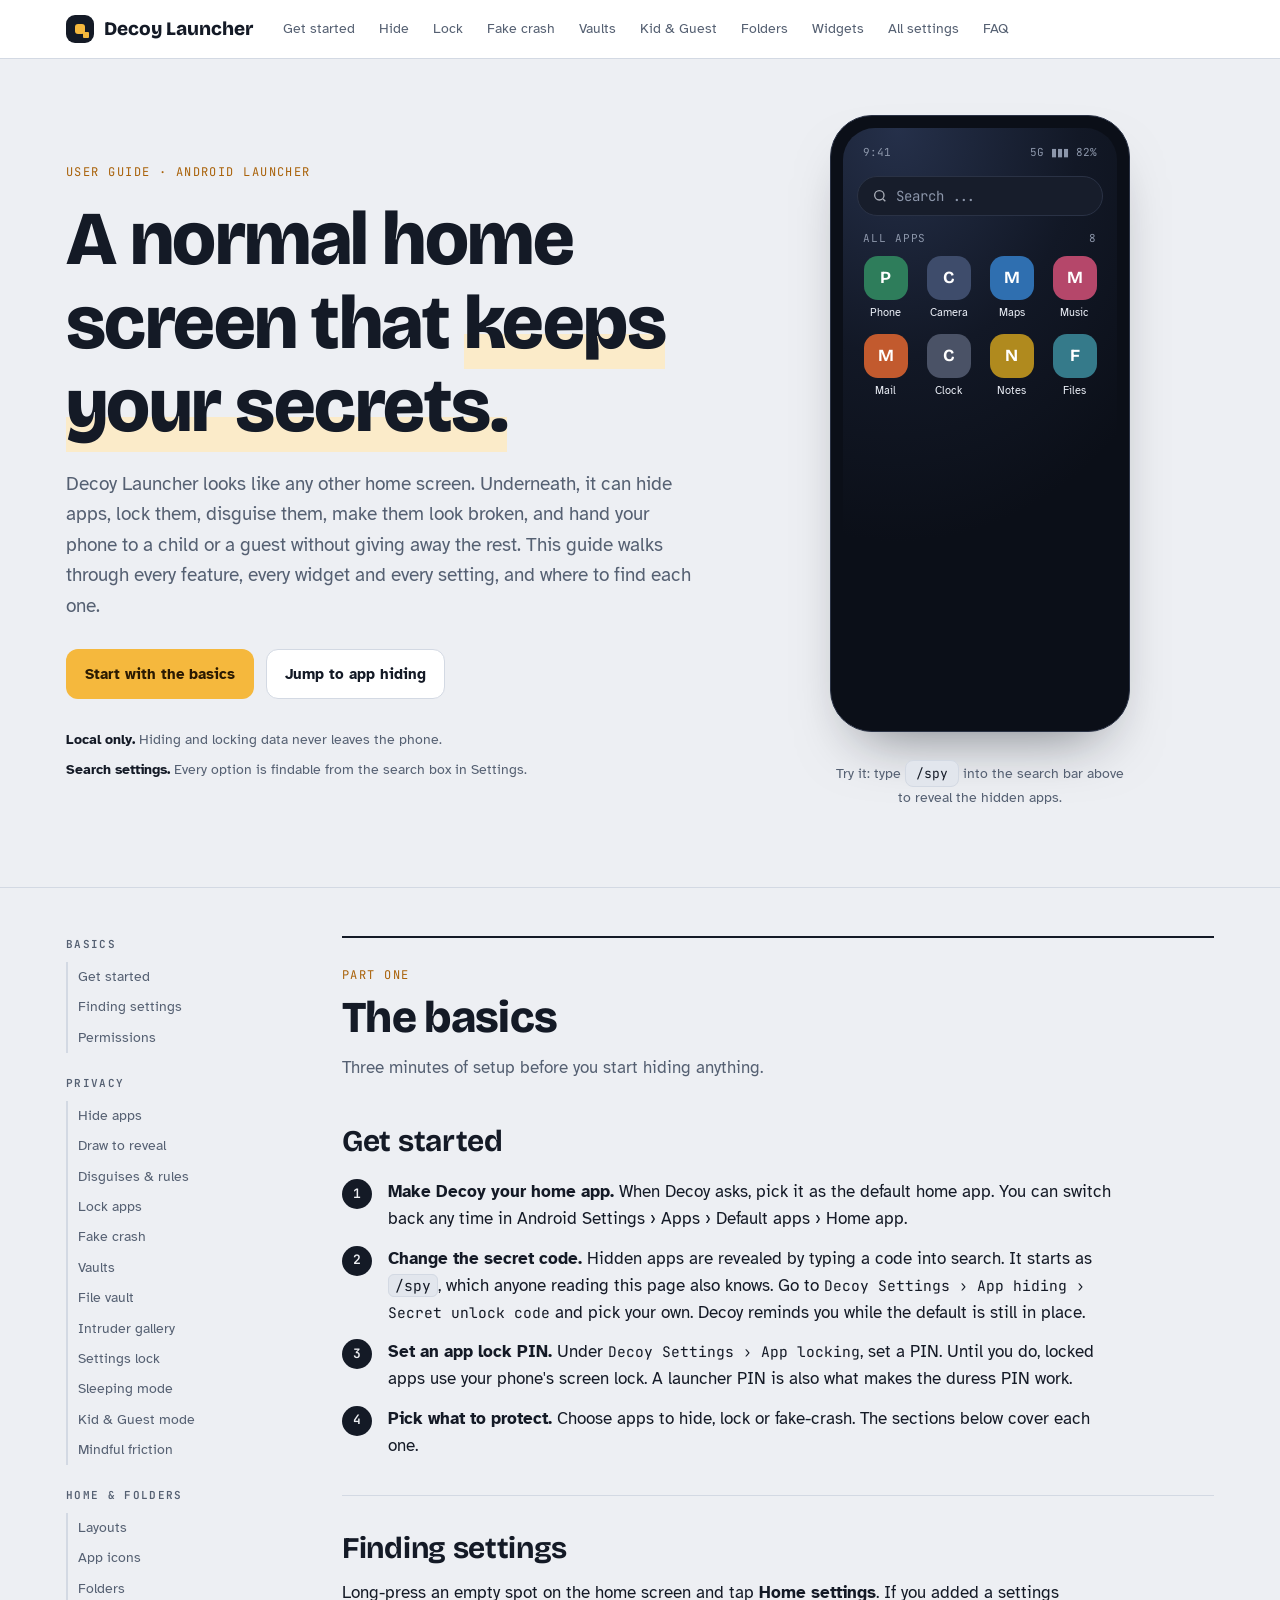
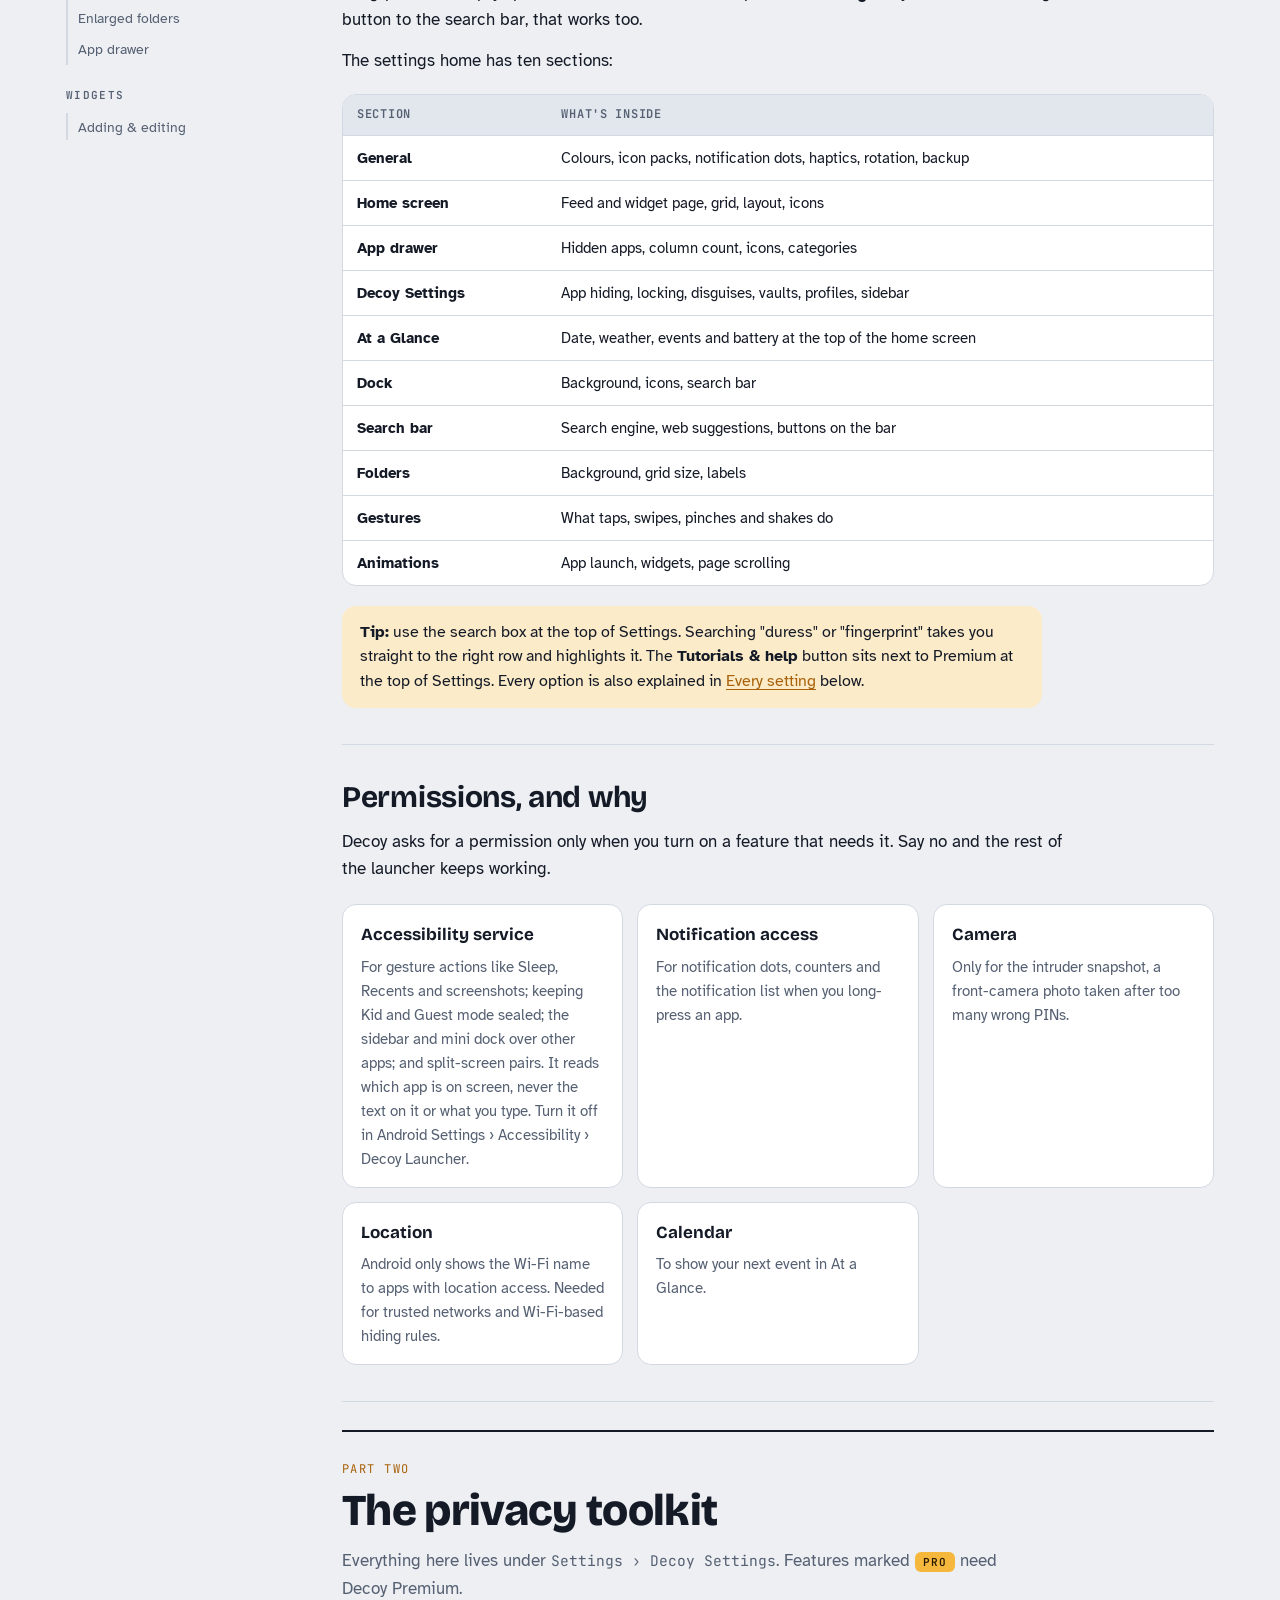
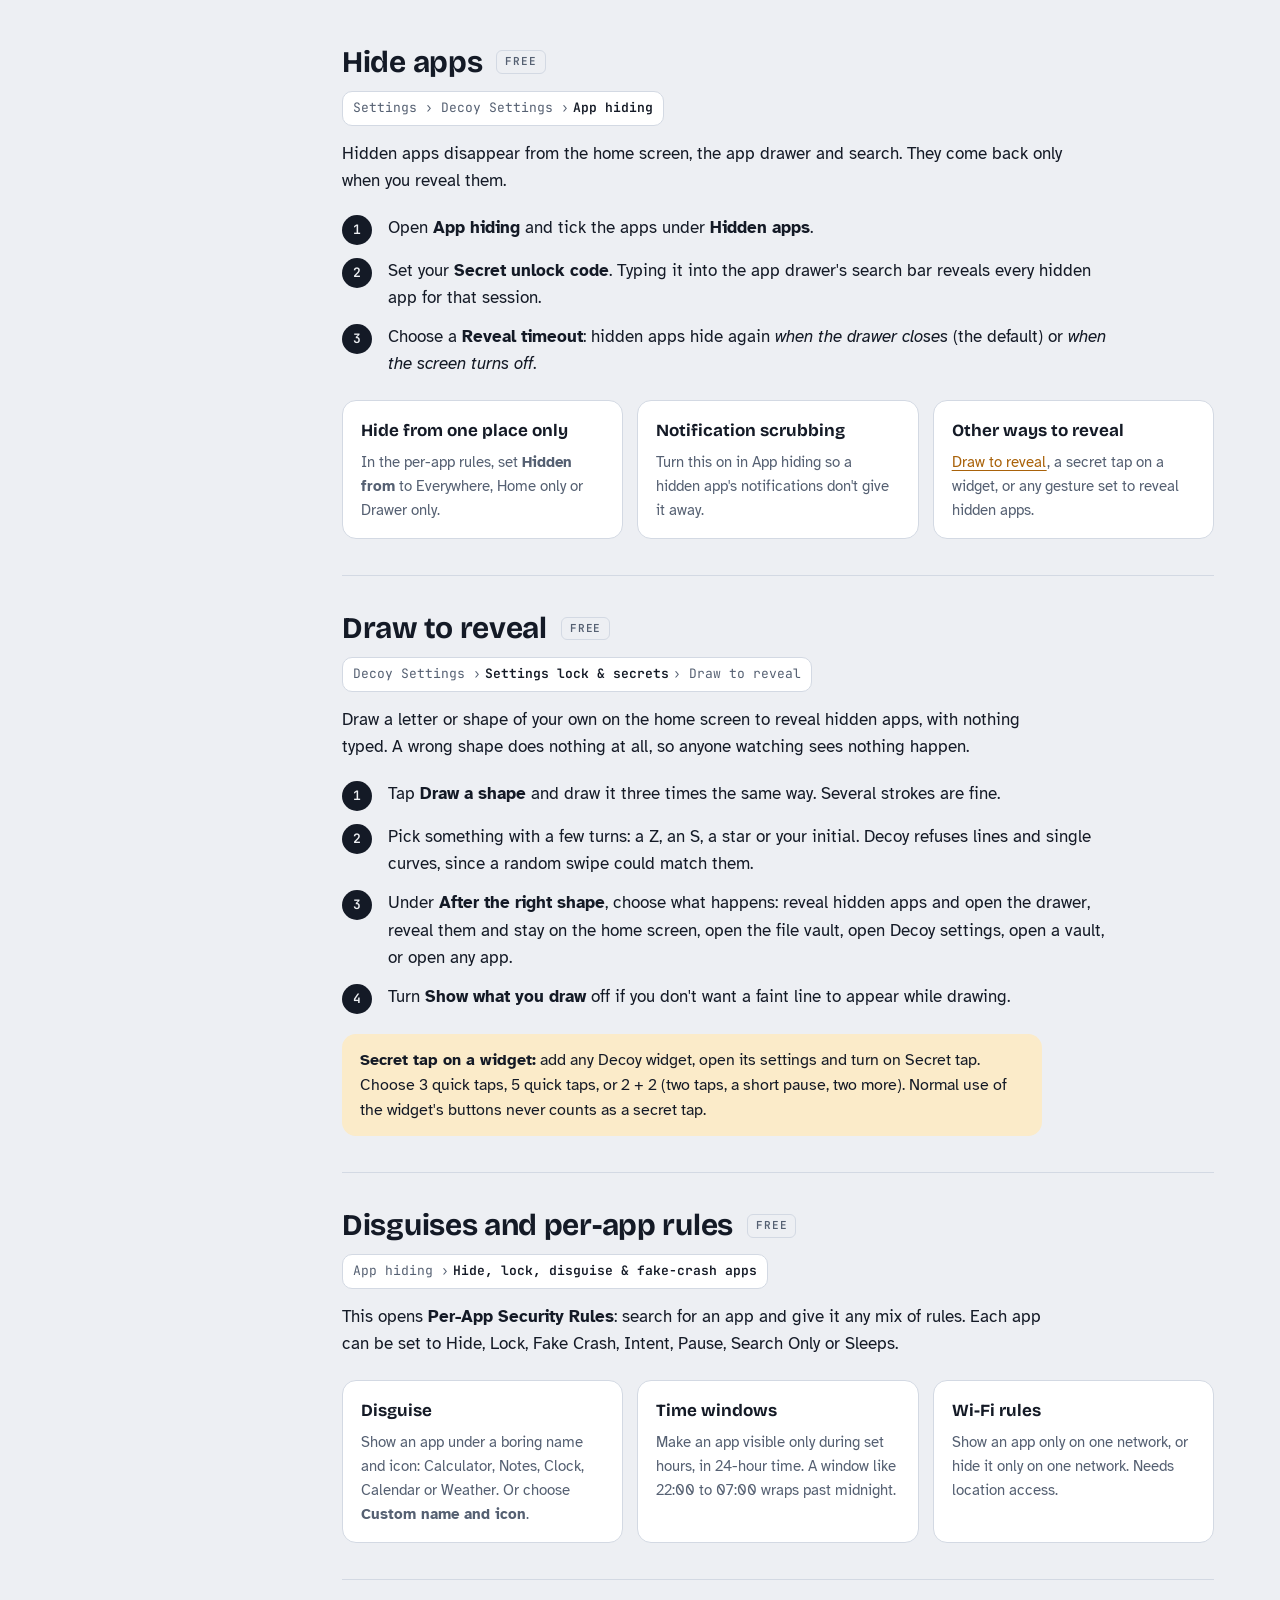
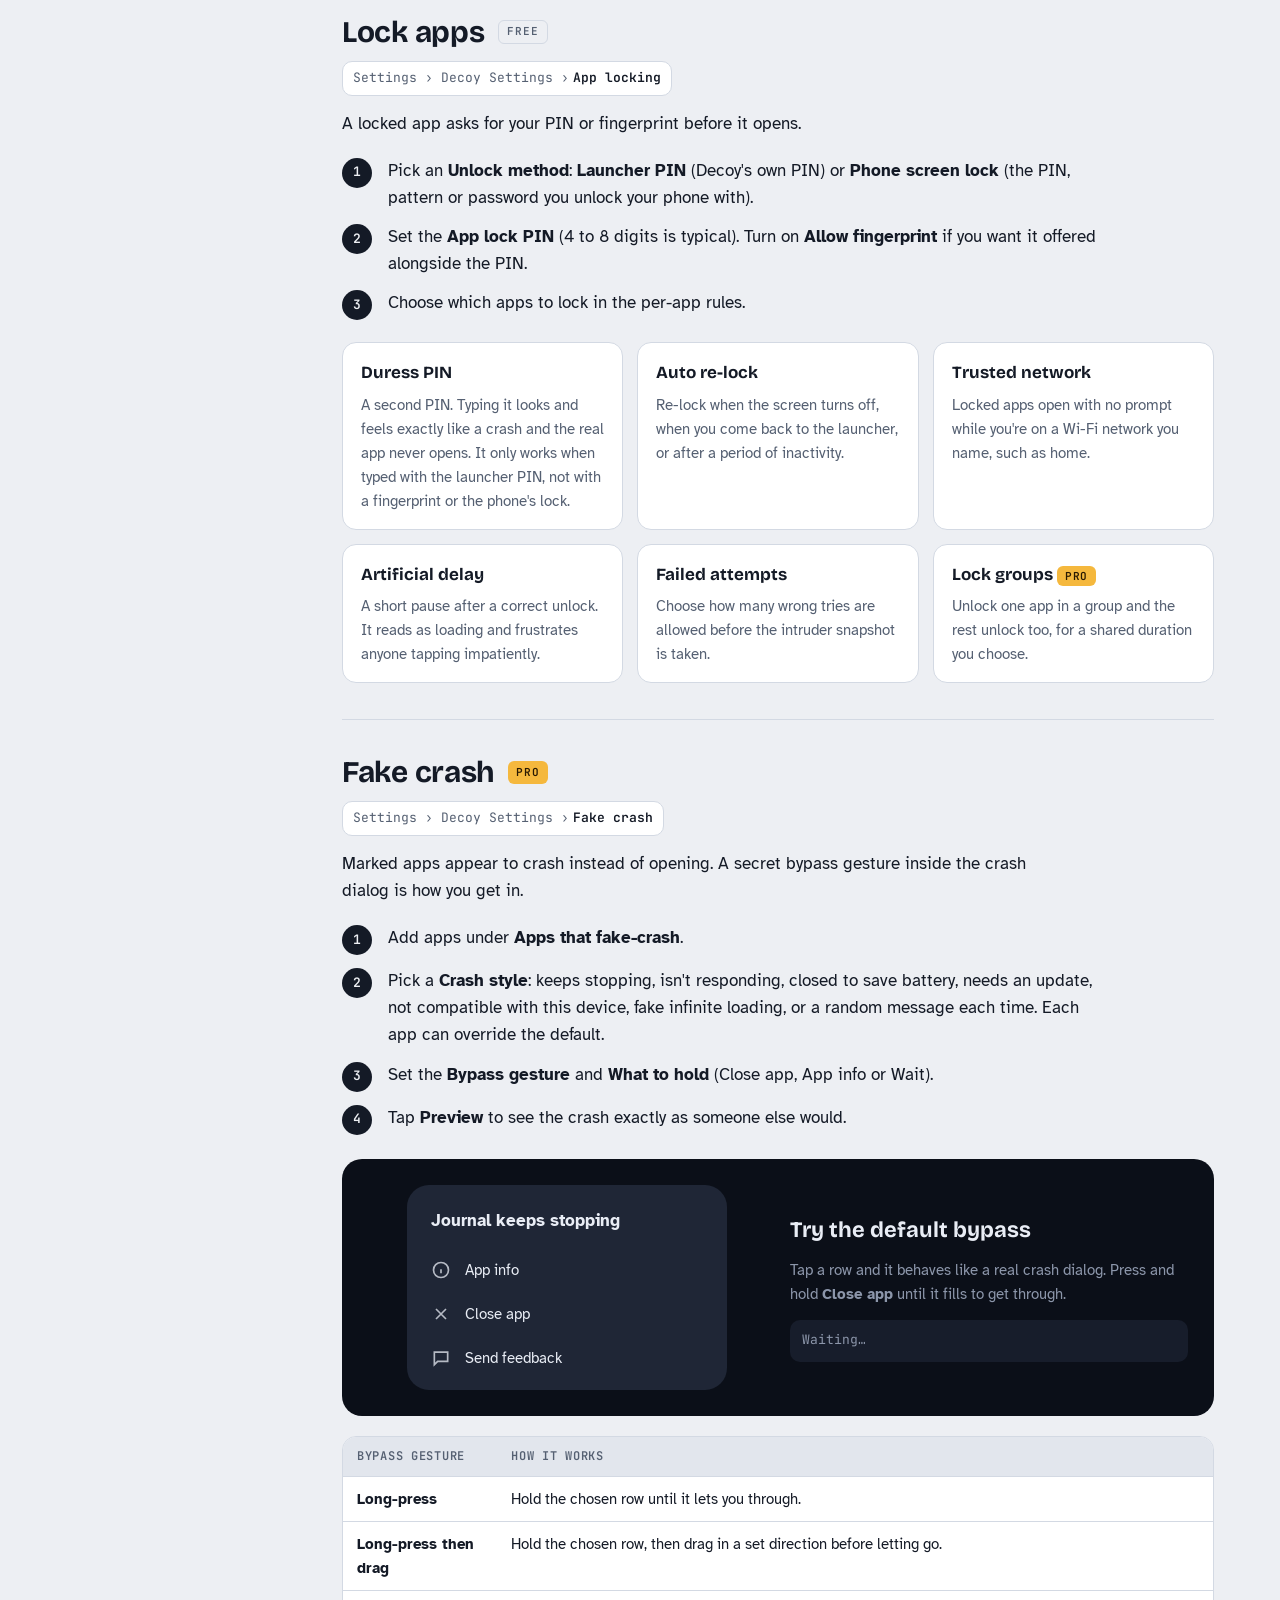
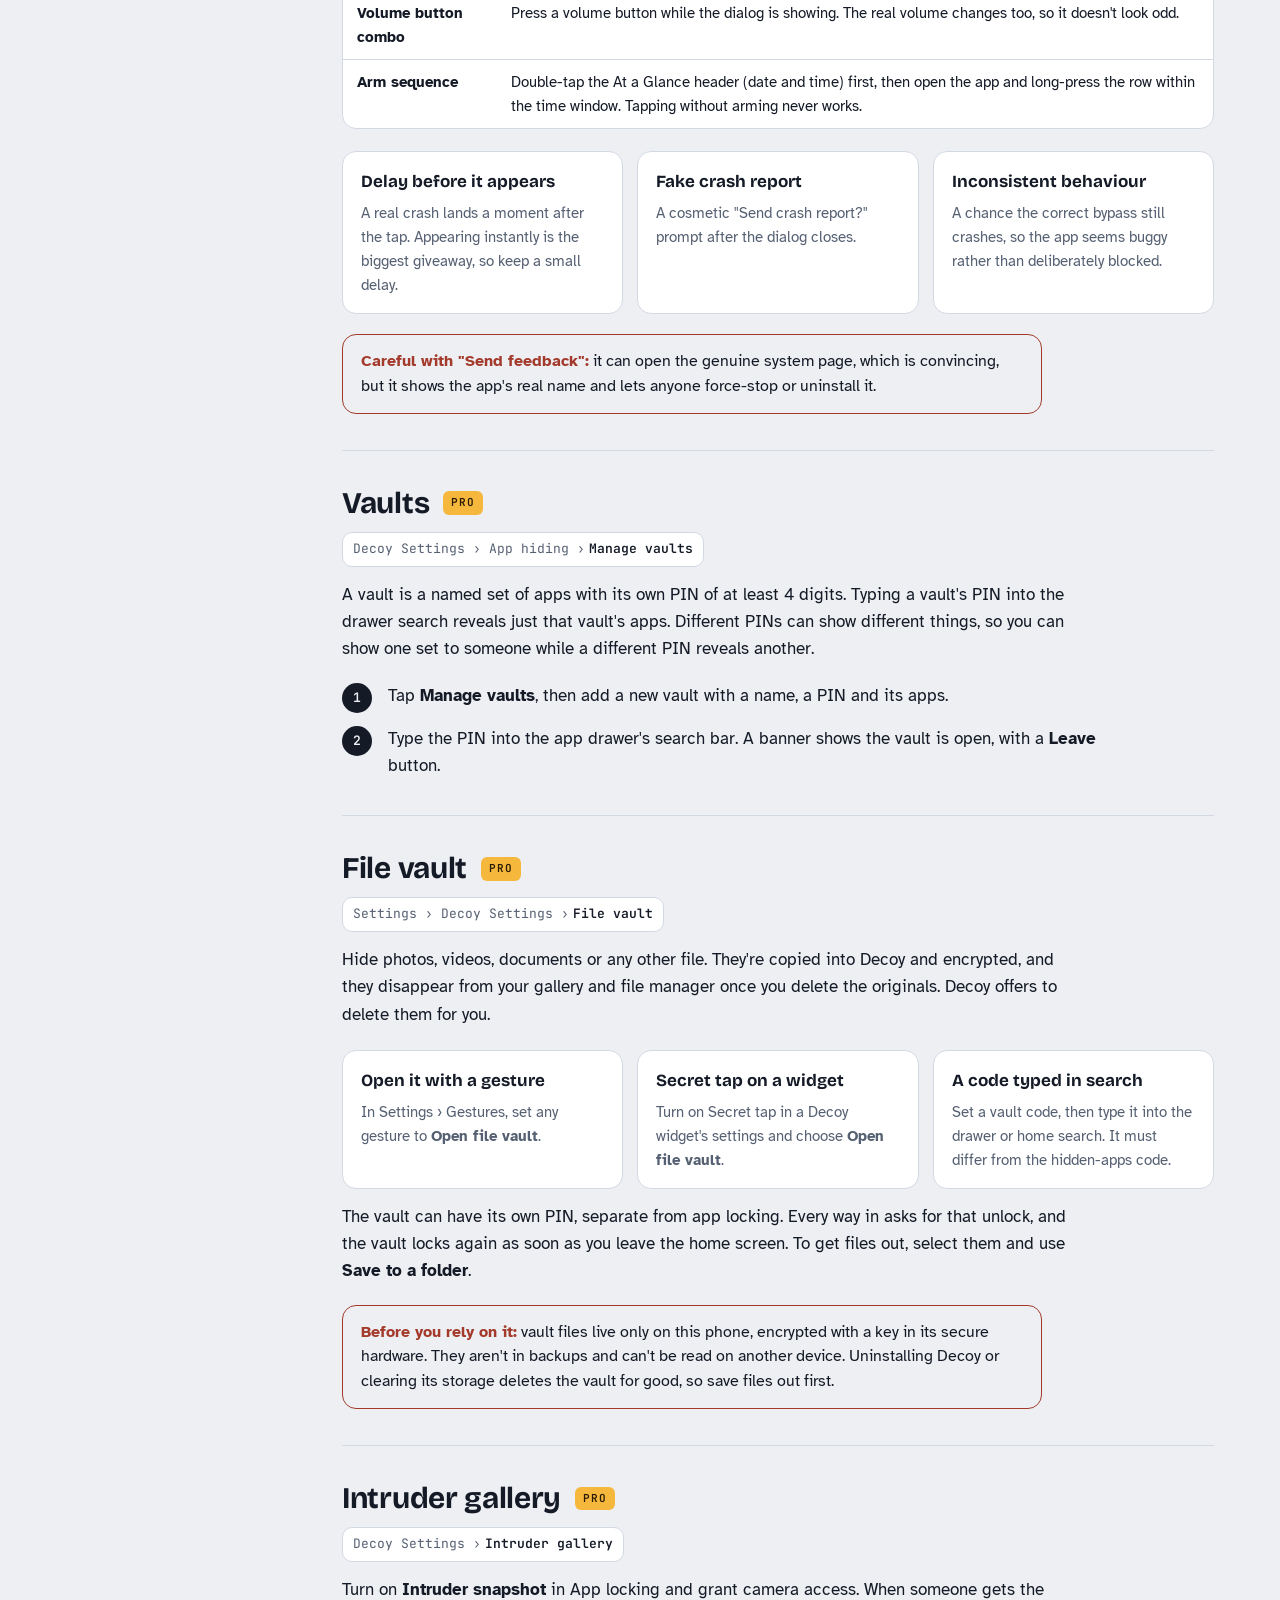
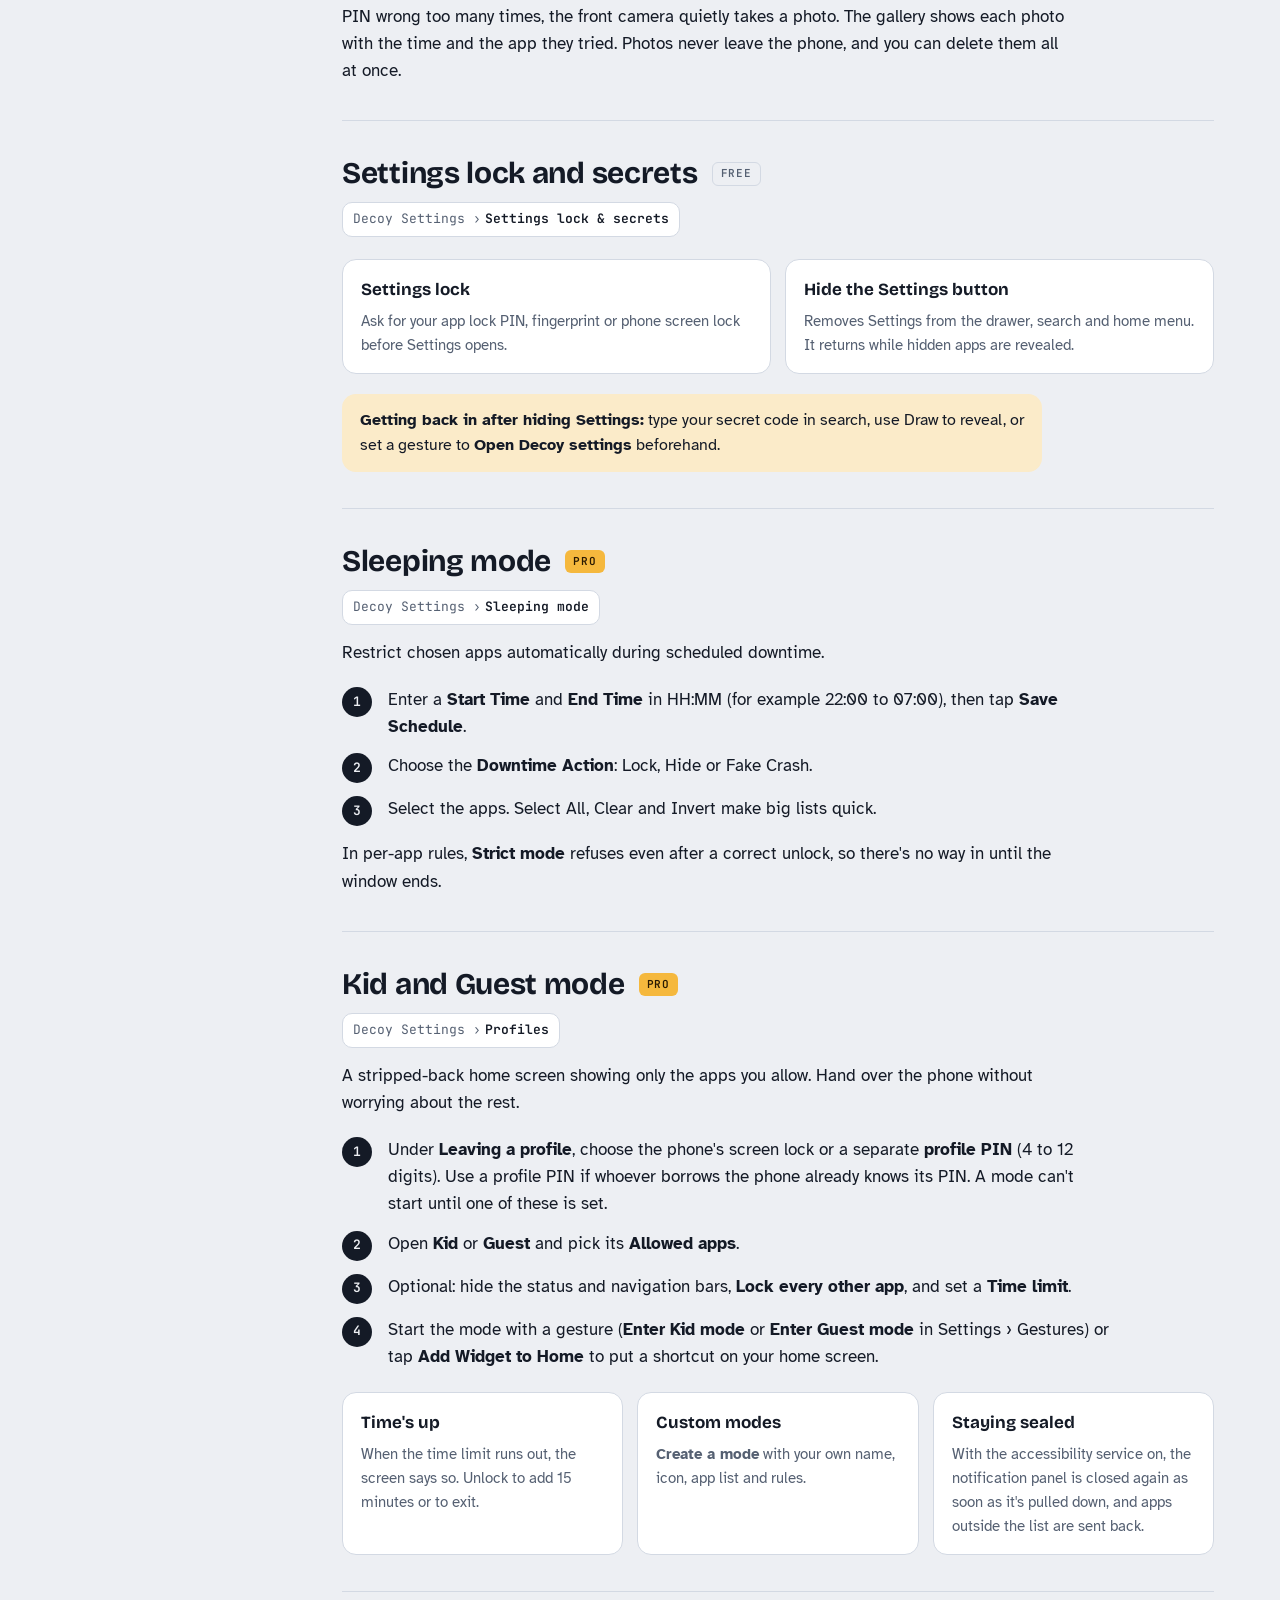
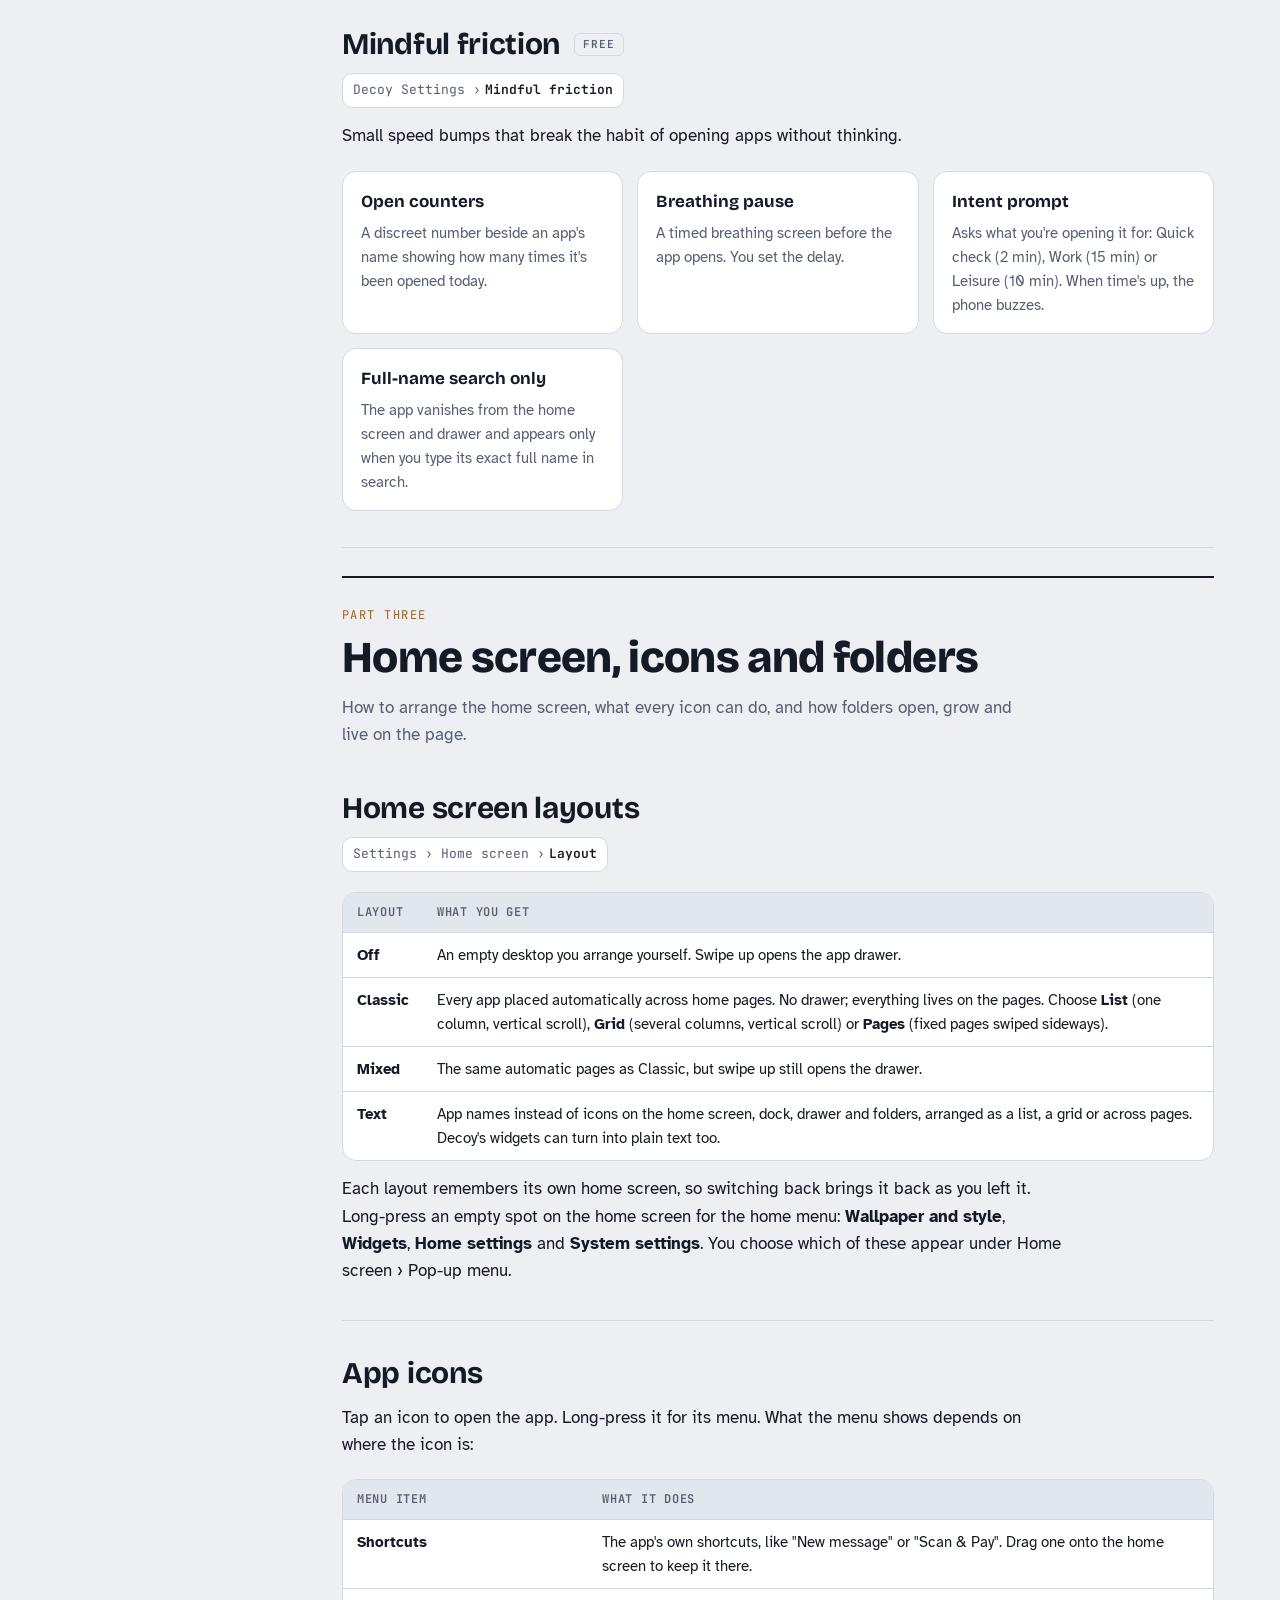
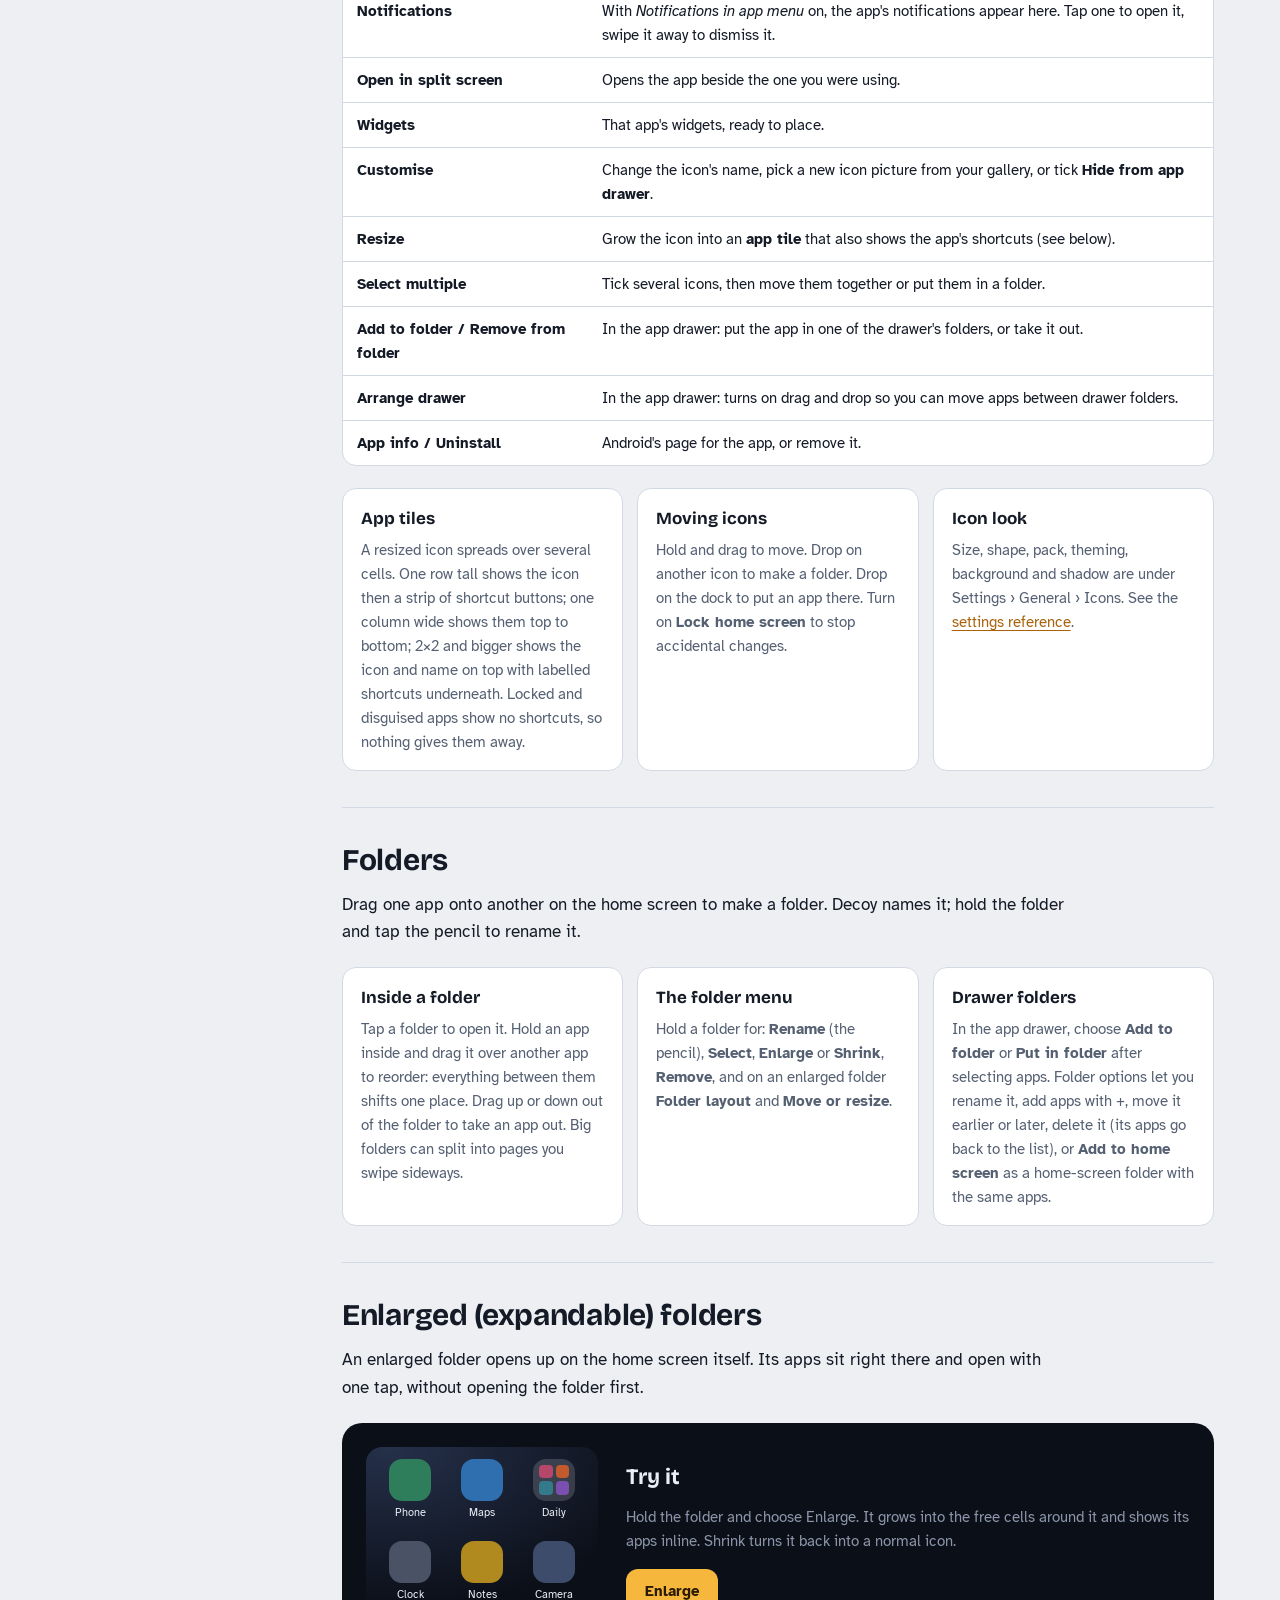
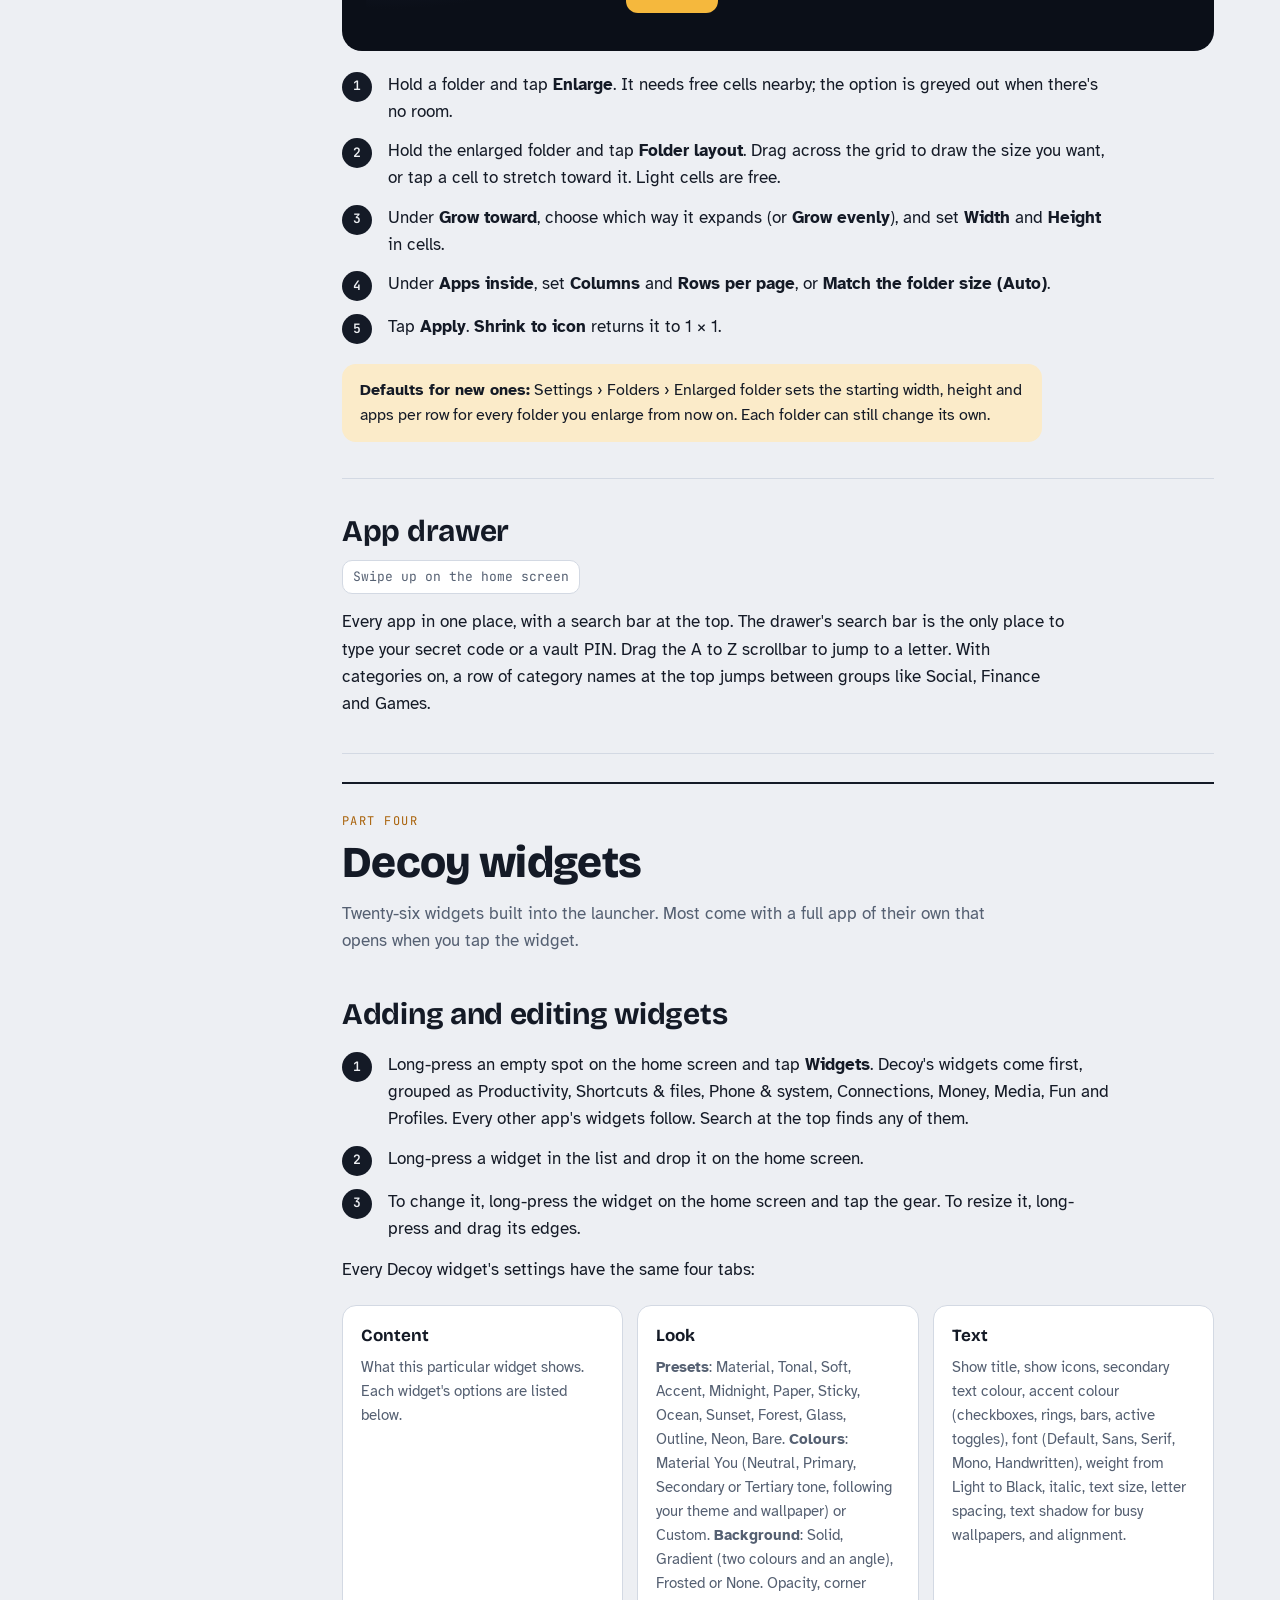
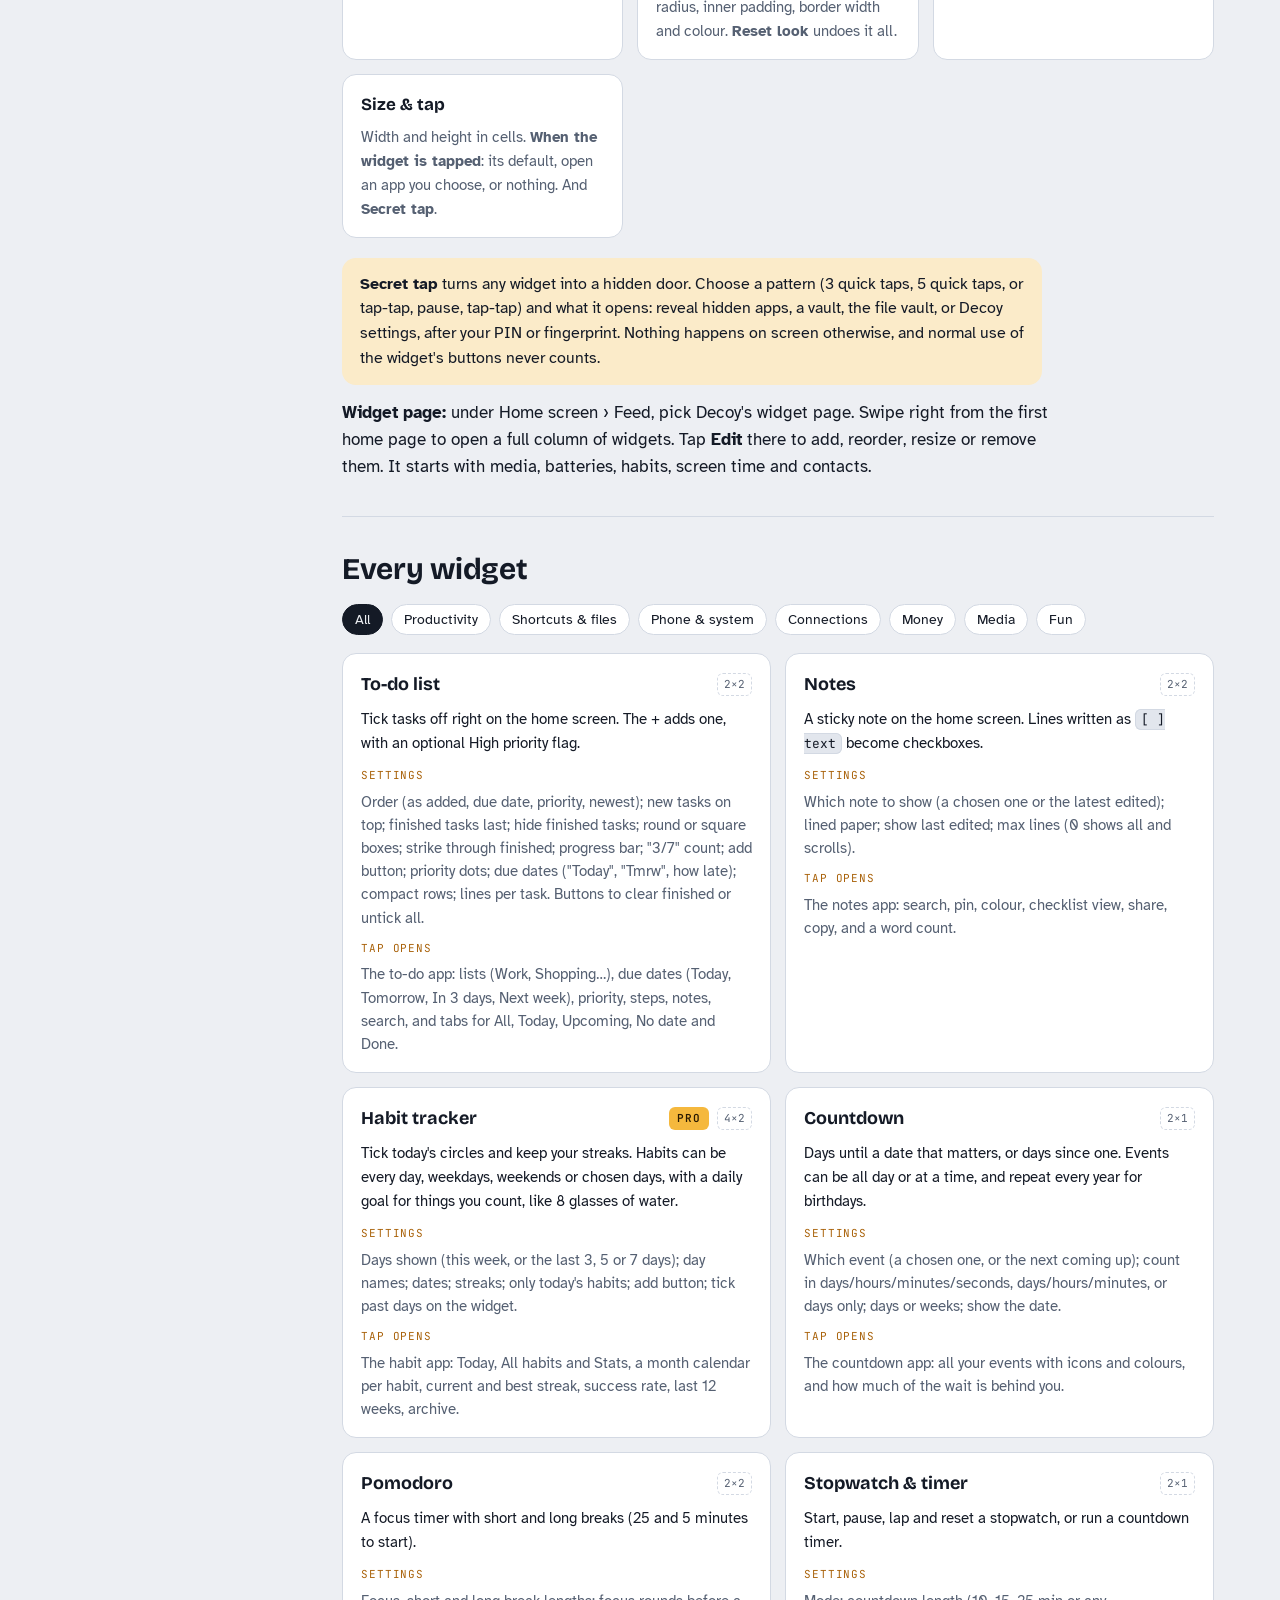
==== commit ff5cb5ee: "Update index.html" ====
--- a/index.html
+++ b/index.html
@@ -86,7 +86,7 @@
 
 /* Body layout */
 .layout{display:grid;grid-template-columns:220px minmax(0,1fr);gap:56px;padding-block:48px 80px}
-.toc{position:sticky;top:calc(env(safe-area-inset-top,0px) + 76px);align-self:start;font-size:14px}
+.toc{position:sticky;top:calc(env(safe-area-inset-top,0px) + 76px);align-self:start;font-size:14px;max-height:calc(100vh - 96px);overflow-y:auto;padding-bottom:16px}
 .toc h4{font-family:var(--mono);font-size:11px;letter-spacing:.12em;text-transform:uppercase;color:var(--muted);margin:22px 0 8px;font-weight:600}
 .toc h4:first-child{margin-top:0}
 .toc a{display:block;color:var(--muted);text-decoration:none;padding:4px 10px;border-left:2px solid var(--line)}
@@ -161,6 +161,62 @@
   .phone{width:270px}
   .brand-text{display:none}
 }
+
+/* Enlarged folder demo */
+.folder-demo{margin-top:22px;display:grid;grid-template-columns:minmax(0,auto) minmax(0,1fr);gap:28px;align-items:center;background:var(--phone);color:var(--phone-ink);border-radius:20px;padding:24px}
+.fd-grid{display:grid;grid-template-columns:repeat(3,64px);grid-auto-rows:74px;gap:8px;background:radial-gradient(120% 90% at 10% 0%,#25304A,#0B0F18);border-radius:16px;padding:12px;max-width:100%}
+.fd-cell{display:flex;flex-direction:column;align-items:center;gap:4px;font-size:10.5px}
+.fd-cell i{width:42px;height:42px;border-radius:13px;display:block}
+.fd-folder{position:relative;display:flex;flex-direction:column;align-items:center;gap:4px;transition:all .35s ease}
+.fd-mini{width:42px;height:42px;border-radius:13px;background:rgba(255,255,255,.16);display:grid;grid-template-columns:1fr 1fr;gap:3px;padding:6px}
+.fd-mini b{border-radius:4px;display:block}
+.fd-name{font-size:10.5px}
+.fd-apps{display:none}
+.fd-folder.big{grid-column:span 2;grid-row:span 2;background:rgba(255,255,255,.12);border:1px solid rgba(255,255,255,.18);border-radius:18px;padding:8px 6px;justify-content:center}
+.fd-folder.big .fd-mini{display:none}
+.fd-folder.big .fd-apps{display:grid;grid-template-columns:1fr 1fr;gap:6px 4px;width:100%;animation:pop .35s ease-out}
+.fd-folder.big .fd-name{order:-1;font-weight:700;color:var(--gold-fill)}
+.fd-side h4{font-family:var(--display);font-size:22px;margin:0}
+.fd-side p{color:var(--phone-muted);font-size:15px;margin:10px 0 16px}
+
+/* Widget catalogue */
+.wfilter{display:flex;flex-wrap:wrap;gap:8px;margin-top:18px}
+.wfilter button{font-family:var(--body);font-size:14px;padding:6px 12px;border-radius:999px;border:1px solid var(--line);background:var(--surface);color:var(--ink);cursor:pointer}
+.wfilter button.on{background:var(--ink);color:var(--bg);border-color:var(--ink)}
+.wgrid{display:grid;grid-template-columns:repeat(auto-fill,minmax(290px,1fr));gap:14px;margin-top:18px}
+.wcard{background:var(--surface);border:1px solid var(--line);border-radius:var(--r);padding:16px 18px;min-width:0;display:flex;flex-direction:column;gap:8px}
+.wcard header{display:flex;align-items:center;gap:8px;flex-wrap:wrap}
+.wcard h4{font-family:var(--display);font-size:18px;margin:0;margin-right:auto}
+.wsize{font-family:var(--mono);font-size:11px;color:var(--muted);border:1px dashed var(--line);border-radius:6px;padding:2px 6px}
+.wlead{margin:0;font-size:15px}
+.wcard dl{margin:0;display:grid;gap:6px}
+.wcard dt{font-family:var(--mono);font-size:11px;letter-spacing:.08em;text-transform:uppercase;color:var(--gold);margin-top:4px}
+.wcard dd{margin:0;font-size:14.5px;color:var(--muted)}
+
+/* Settings reference */
+.finder{display:flex;flex-wrap:wrap;align-items:center;gap:10px 14px;margin:20px 0 6px;padding:14px 16px;background:var(--surface);border:1px solid var(--line);border-radius:var(--r)}
+.finder label{font-size:12px;letter-spacing:.1em;text-transform:uppercase;color:var(--muted)}
+.finder input{flex:1;min-width:0;font-family:var(--body);font-size:16px;padding:9px 12px;border-radius:10px;border:1px solid var(--line);background:var(--bg);color:var(--ink)}
+.finder span{font-size:12px;color:var(--muted)}
+.ref{display:grid;gap:0}
+.refsec{max-width:none}
+.refsec summary{align-items:baseline;flex-wrap:wrap}
+.refsec summary span{font-family:var(--body);font-weight:400;font-size:14px;color:var(--muted);margin-right:auto;margin-left:10px}
+.setlist{display:grid;grid-template-columns:minmax(0,15em) minmax(0,1fr);gap:0;margin:14px 0 0;border:1px solid var(--line);border-radius:var(--r);overflow:hidden;background:var(--surface)}
+.setlist dt,.setlist dd{padding:10px 14px;border-top:1px solid var(--line);margin:0}
+.setlist dt{font-weight:700;font-size:15px}
+.setlist dd{font-size:15px;color:var(--muted)}
+.setlist dt:first-of-type,.setlist dt:first-of-type + dd{border-top:0}
+.setlist .hide{display:none}
+.refnote{color:var(--muted);font-size:15px;max-width:76ch;margin:12px 0 0}
+mark{background:var(--gold-soft);color:var(--ink);border-radius:3px;padding:0 1px}
+@media (max-width: 640px){
+  .folder-demo{grid-template-columns:1fr}
+  .fd-grid{justify-self:center}
+  .setlist{grid-template-columns:1fr}
+  .setlist dd{border-top:0;padding-top:0}
+}
+.part-head{scroll-margin-top:80px}
 </style>
 
 <header class="top">
@@ -173,9 +229,9 @@
       <a href="#crash">Fake crash</a>
       <a href="#vaults">Vaults</a>
       <a href="#profiles">Kid &amp; Guest</a>
-      <a href="#sidebar">Sidebar</a>
-      <a href="#home">Home screen</a>
-      <a href="#gestures">Gestures</a>
+      <a href="#folders">Folders</a>
+      <a href="#widget-list">Widgets</a>
+      <a href="#settings-ref">All settings</a>
       <a href="#faq">FAQ</a>
     </nav>
   </div>
@@ -186,7 +242,7 @@
     <div>
       <span class="eyebrow">User guide · Android launcher</span>
       <h1>A normal home screen that <em>keeps your secrets.</em></h1>
-      <p class="lede">Decoy Launcher looks like any other home screen. Underneath, it can hide apps, lock them, disguise them, make them look broken, and hand your phone to a child or a guest without giving away the rest. This guide walks through every feature and where to find it.</p>
+      <p class="lede">Decoy Launcher looks like any other home screen. Underneath, it can hide apps, lock them, disguise them, make them look broken, and hand your phone to a child or a guest without giving away the rest. This guide walks through every feature, every widget and every setting, and where to find each one.</p>
       <div class="hero-cta">
         <a class="btn primary" href="#start">Start with the basics</a>
         <a class="btn" href="#hide">Jump to app hiding</a>
@@ -233,14 +289,19 @@
     <a href="#sleep">Sleeping mode</a>
     <a href="#profiles">Kid &amp; Guest mode</a>
     <a href="#mindful">Mindful friction</a>
-    <h4>Everyday</h4>
-    <a href="#home">Home screen</a>
+    <h4>Home &amp; folders</h4>
+    <a href="#home">Layouts</a>
+    <a href="#icons">App icons</a>
+    <a href="#folders">Folders</a>
+    <a href="#expand">Enlarged folders</a>
     <a href="#drawer">App drawer</a>
-    <a href="#widgets">Widgets</a>
-    <a href="#glance">At a Glance</a>
-    <a href="#sidebar">Sidebar &amp; mini dock</a>
+    <h4>Widgets</h4>
+    <a href="#widgets">Adding &amp; editing</a>
+    <a href="#widget-list">Every widget</a>
+    <h4>Settings</h4>
+    <a href="#settings-ref">Every setting</a>
     <a href="#gestures">Gestures</a>
-    <a href="#look">Look &amp; feel</a>
+    <a href="#sidebar">Sidebar</a>
     <a href="#backup">Backup</a>
     <h4>More</h4>
     <a href="#premium">Premium</a>
@@ -285,7 +346,7 @@
             <tr><td><b>Animations</b></td><td>App launch, widgets, page scrolling</td></tr>
           </tbody>
         </table></div>
-        <div class="note"><b>Tip:</b> use the search box at the top of Settings. Searching "duress" or "fingerprint" takes you straight to the right row and highlights it. The <b>Tutorials &amp; help</b> button sits next to Premium at the top of Settings.</div>
+        <div class="note"><b>Tip:</b> use the search box at the top of Settings. Searching "duress" or "fingerprint" takes you straight to the right row and highlights it. The <b>Tutorials &amp; help</b> button sits next to Premium at the top of Settings. Every option is also explained in <a href="#settings-ref">Every setting</a> below.</div>
       </section>
 
       <section class="feat" id="permissions">
@@ -491,12 +552,12 @@
       </section>
     </div>
 
-    <!-- EVERYDAY -->
+    <!-- HOME, ICONS, FOLDERS -->
     <div class="part">
       <div class="part-head">
         <span class="eyebrow">Part three</span>
-        <h2>The everyday launcher</h2>
-        <p>Decoy is a complete home screen too. These features are free.</p>
+        <h2>Home screen, icons and folders</h2>
+        <p>How to arrange the home screen, what every icon can do, and how folders open, grow and live on the page.</p>
       </div>
 
       <section class="feat" id="home">
@@ -506,87 +567,657 @@
           <thead><tr><th>Layout</th><th>What you get</th></tr></thead>
           <tbody>
             <tr><td><b>Off</b></td><td>An empty desktop you arrange yourself. Swipe up opens the app drawer.</td></tr>
-            <tr><td><b>Classic</b></td><td>Every app placed automatically across home pages. No drawer; everything lives on the pages.</td></tr>
+            <tr><td><b>Classic</b></td><td>Every app placed automatically across home pages. No drawer; everything lives on the pages. Choose <b>List</b> (one column, vertical scroll), <b>Grid</b> (several columns, vertical scroll) or <b>Pages</b> (fixed pages swiped sideways).</td></tr>
             <tr><td><b>Mixed</b></td><td>The same automatic pages as Classic, but swipe up still opens the drawer.</td></tr>
-            <tr><td><b>Text</b></td><td>App names instead of icons everywhere, arranged as a list, a grid or across pages. Decoy's widgets can turn into plain text too.</td></tr>
+            <tr><td><b>Text</b></td><td>App names instead of icons on the home screen, dock, drawer and folders, arranged as a list, a grid or across pages. Decoy's widgets can turn into plain text too.</td></tr>
           </tbody>
         </table></div>
-        <p>Each layout remembers its own home screen, so switching back brings it back as you left it. Also here: <b>Group home screen by category</b>, grid size, <b>Lock home screen</b> to prevent accidental changes, <b>Infinite scrolling</b> (with 3 or more pages), and page names with per-page wallpaper dim.</p>
+        <p>Each layout remembers its own home screen, so switching back brings it back as you left it. Long-press an empty spot on the home screen for the home menu: <b>Wallpaper and style</b>, <b>Widgets</b>, <b>Home settings</b> and <b>System settings</b>. You choose which of these appear under Home screen › Pop-up menu.</p>
+      </section>
+
+      <section class="feat" id="icons">
+        <div class="feat-head"><h3>App icons</h3></div>
+        <p>Tap an icon to open the app. Long-press it for its menu. What the menu shows depends on where the icon is:</p>
+        <div class="tbl"><table>
+          <thead><tr><th>Menu item</th><th>What it does</th></tr></thead>
+          <tbody>
+            <tr><td><b>Shortcuts</b></td><td>The app's own shortcuts, like "New message" or "Scan &amp; Pay". Drag one onto the home screen to keep it there.</td></tr>
+            <tr><td><b>Notifications</b></td><td>With <i>Notifications in app menu</i> on, the app's notifications appear here. Tap one to open it, swipe it away to dismiss it.</td></tr>
+            <tr><td><b>Open in split screen</b></td><td>Opens the app beside the one you were using.</td></tr>
+            <tr><td><b>Widgets</b></td><td>That app's widgets, ready to place.</td></tr>
+            <tr><td><b>Customise</b></td><td>Change the icon's name, pick a new icon picture from your gallery, or tick <b>Hide from app drawer</b>.</td></tr>
+            <tr><td><b>Resize</b></td><td>Grow the icon into an <b>app tile</b> that also shows the app's shortcuts (see below).</td></tr>
+            <tr><td><b>Select multiple</b></td><td>Tick several icons, then move them together or put them in a folder.</td></tr>
+            <tr><td><b>Add to folder / Remove from folder</b></td><td>In the app drawer: put the app in one of the drawer's folders, or take it out.</td></tr>
+            <tr><td><b>Arrange drawer</b></td><td>In the app drawer: turns on drag and drop so you can move apps between drawer folders.</td></tr>
+            <tr><td><b>App info / Uninstall</b></td><td>Android's page for the app, or remove it.</td></tr>
+          </tbody>
+        </table></div>
+        <div class="cols">
+          <div class="card"><h4>App tiles</h4><p>A resized icon spreads over several cells. One row tall shows the icon then a strip of shortcut buttons; one column wide shows them top to bottom; 2×2 and bigger shows the icon and name on top with labelled shortcuts underneath. Locked and disguised apps show no shortcuts, so nothing gives them away.</p></div>
+          <div class="card"><h4>Moving icons</h4><p>Hold and drag to move. Drop on another icon to make a folder. Drop on the dock to put an app there. Turn on <b>Lock home screen</b> to stop accidental changes.</p></div>
+          <div class="card"><h4>Icon look</h4><p>Size, shape, pack, theming, background and shadow are under Settings › General › Icons. See the <a href="#ref-general">settings reference</a>.</p></div>
+        </div>
+      </section>
+
+      <section class="feat" id="folders">
+        <div class="feat-head"><h3>Folders</h3></div>
+        <p>Drag one app onto another on the home screen to make a folder. Decoy names it; hold the folder and tap the pencil to rename it.</p>
+        <div class="cols">
+          <div class="card"><h4>Inside a folder</h4><p>Tap a folder to open it. Hold an app inside and drag it over another app to reorder: everything between them shifts one place. Drag up or down out of the folder to take an app out. Big folders can split into pages you swipe sideways.</p></div>
+          <div class="card"><h4>The folder menu</h4><p>Hold a folder for: <b>Rename</b> (the pencil), <b>Select</b>, <b>Enlarge</b> or <b>Shrink</b>, <b>Remove</b>, and on an enlarged folder <b>Folder layout</b> and <b>Move or resize</b>.</p></div>
+          <div class="card"><h4>Drawer folders</h4><p>In the app drawer, choose <b>Add to folder</b> or <b>Put in folder</b> after selecting apps. Folder options let you rename it, add apps with +, move it earlier or later, delete it (its apps go back to the list), or <b>Add to home screen</b> as a home-screen folder with the same apps.</p></div>
+        </div>
+      </section>
+
+      <section class="feat" id="expand">
+        <div class="feat-head"><h3>Enlarged (expandable) folders</h3></div>
+        <p>An enlarged folder opens up on the home screen itself. Its apps sit right there and open with one tap, without opening the folder first.</p>
+        <div class="folder-demo">
+          <div class="fd-grid" id="fdGrid" aria-label="Home screen with a folder">
+            <div class="fd-cell"><i style="background:#2E7D5B"></i><span>Phone</span></div>
+            <div class="fd-cell"><i style="background:#2F6FB0"></i><span>Maps</span></div>
+            <div class="fd-folder" id="fdFolder">
+              <div class="fd-mini"><b style="background:#B5476A"></b><b style="background:#C25A2E"></b><b style="background:#357A8A"></b><b style="background:#7A4FB0"></b></div>
+              <div class="fd-apps">
+                <div class="fd-cell"><i style="background:#B5476A"></i><span>Music</span></div>
+                <div class="fd-cell"><i style="background:#C25A2E"></i><span>Mail</span></div>
+                <div class="fd-cell"><i style="background:#357A8A"></i><span>Files</span></div>
+                <div class="fd-cell"><i style="background:#7A4FB0"></i><span>Journal</span></div>
+              </div>
+              <span class="fd-name">Daily</span>
+            </div>
+            <div class="fd-cell"><i style="background:#4A5266"></i><span>Clock</span></div>
+            <div class="fd-cell"><i style="background:#B08A1E"></i><span>Notes</span></div>
+            <div class="fd-cell"><i style="background:#3E4C6B"></i><span>Camera</span></div>
+          </div>
+          <div class="fd-side">
+            <h4>Try it</h4>
+            <p>Hold the folder and choose Enlarge. It grows into the free cells around it and shows its apps inline. Shrink turns it back into a normal icon.</p>
+            <button class="btn primary" type="button" id="fdToggle">Enlarge</button>
+          </div>
+        </div>
+        <ol class="steps">
+          <li><div>Hold a folder and tap <b>Enlarge</b>. It needs free cells nearby; the option is greyed out when there's no room.</div></li>
+          <li><div>Hold the enlarged folder and tap <b>Folder layout</b>. Drag across the grid to draw the size you want, or tap a cell to stretch toward it. Light cells are free.</div></li>
+          <li><div>Under <b>Grow toward</b>, choose which way it expands (or <b>Grow evenly</b>), and set <b>Width</b> and <b>Height</b> in cells.</div></li>
+          <li><div>Under <b>Apps inside</b>, set <b>Columns</b> and <b>Rows per page</b>, or <b>Match the folder size (Auto)</b>.</div></li>
+          <li><div>Tap <b>Apply</b>. <b>Shrink to icon</b> returns it to 1 × 1.</div></li>
+        </ol>
+        <div class="note"><b>Defaults for new ones:</b> Settings › Folders › Enlarged folder sets the starting width, height and apps per row for every folder you enlarge from now on. Each folder can still change its own.</div>
       </section>
 
       <section class="feat" id="drawer">
-        <div class="feat-head"><h3>App drawer, folders and categories</h3></div>
-        <div class="path">Settings › <b>App drawer</b></div>
-        <p>Choose list, grid or pages, the number of columns, and an A to Z scrollbar with a tick as you pass each letter. <b>App categories</b> group apps as Social, Finance, Games and so on, and you can move apps between categories.</p>
-        <p>Long-press an app for its menu: shortcuts, notifications, <b>Customise</b> (label, icon, hide from drawer), <b>Open in split screen</b>, <b>Add to folder</b>, <b>Select multiple</b>, App info and Uninstall. Drag one app onto another to make a folder, then hold the folder to rename it.</p>
-      </section>
+        <div class="feat-head"><h3>App drawer</h3></div>
+        <div class="path">Swipe up on the home screen</div>
+        <p>Every app in one place, with a search bar at the top. The drawer's search bar is the only place to type your secret code or a vault PIN. Drag the A to Z scrollbar to jump to a letter. With categories on, a row of category names at the top jumps between groups like Social, Finance and Games.</p>
+      </section>
+    </div>
+
+    <!-- WIDGETS -->
+    <div class="part">
+      <div class="part-head">
+        <span class="eyebrow">Part four</span>
+        <h2>Decoy widgets</h2>
+        <p>Twenty-six widgets built into the launcher. Most come with a full app of their own that opens when you tap the widget.</p>
+      </div>
 
       <section class="feat" id="widgets">
-        <div class="feat-head"><h3>Widgets and the widget page</h3></div>
-        <p>Long-press the home screen and tap <b>Widgets</b>. Alongside every app's widgets, Decoy has its own:</p>
+        <div class="feat-head"><h3>Adding and editing widgets</h3></div>
+        <ol class="steps">
+          <li><div>Long-press an empty spot on the home screen and tap <b>Widgets</b>. Decoy's widgets come first, grouped as Productivity, Shortcuts &amp; files, Phone &amp; system, Connections, Money, Media, Fun and Profiles. Every other app's widgets follow. Search at the top finds any of them.</div></li>
+          <li><div>Long-press a widget in the list and drop it on the home screen.</div></li>
+          <li><div>To change it, long-press the widget on the home screen and tap the gear. To resize it, long-press and drag its edges.</div></li>
+        </ol>
+        <p>Every Decoy widget's settings have the same four tabs:</p>
+        <div class="cols">
+          <div class="card"><h4>Content</h4><p>What this particular widget shows. Each widget's options are listed below.</p></div>
+          <div class="card"><h4>Look</h4><p><b>Presets</b>: Material, Tonal, Soft, Accent, Midnight, Paper, Sticky, Ocean, Sunset, Forest, Glass, Outline, Neon, Bare. <b>Colours</b>: Material You (Neutral, Primary, Secondary or Tertiary tone, following your theme and wallpaper) or Custom. <b>Background</b>: Solid, Gradient (two colours and an angle), Frosted or None. Opacity, corner radius, inner padding, border width and colour. <b>Reset look</b> undoes it all.</p></div>
+          <div class="card"><h4>Text</h4><p>Show title, show icons, secondary text colour, accent colour (checkboxes, rings, bars, active toggles), font (Default, Sans, Serif, Mono, Handwritten), weight from Light to Black, italic, text size, letter spacing, text shadow for busy wallpapers, and alignment.</p></div>
+          <div class="card"><h4>Size &amp; tap</h4><p>Width and height in cells. <b>When the widget is tapped</b>: its default, open an app you choose, or nothing. And <b>Secret tap</b>.</p></div>
+        </div>
+        <div class="note"><b>Secret tap</b> turns any widget into a hidden door. Choose a pattern (3 quick taps, 5 quick taps, or tap-tap, pause, tap-tap) and what it opens: reveal hidden apps, a vault, the file vault, or Decoy settings, after your PIN or fingerprint. Nothing happens on screen otherwise, and normal use of the widget's buttons never counts.</div>
+        <p><b>Widget page:</b> under Home screen › Feed, pick Decoy's widget page. Swipe right from the first home page to open a full column of widgets. Tap <b>Edit</b> there to add, reorder, resize or remove them. It starts with media, batteries, habits, screen time and contacts.</p>
+      </section>
+
+      <section class="feat" id="widget-list">
+        <div class="feat-head"><h3>Every widget</h3></div>
+        <div class="wfilter" role="group" aria-label="Filter widgets by group">
+          <button type="button" class="on" data-cat="all">All</button>
+          <button type="button" data-cat="prod">Productivity</button>
+          <button type="button" data-cat="files">Shortcuts &amp; files</button>
+          <button type="button" data-cat="sys">Phone &amp; system</button>
+          <button type="button" data-cat="conn">Connections</button>
+          <button type="button" data-cat="money">Money</button>
+          <button type="button" data-cat="media">Media</button>
+          <button type="button" data-cat="fun">Fun</button>
+        </div>
+        <div class="wgrid" id="wgrid">
+
+          <article class="wcard" data-cat="prod">
+            <header><h4>To-do list</h4><span class="wsize">2×2</span></header>
+            <p class="wlead">Tick tasks off right on the home screen. The + adds one, with an optional High priority flag.</p>
+            <dl>
+              <dt>Settings</dt><dd>Order (as added, due date, priority, newest); new tasks on top; finished tasks last; hide finished tasks; round or square boxes; strike through finished; progress bar; "3/7" count; add button; priority dots; due dates ("Today", "Tmrw", how late); compact rows; lines per task. Buttons to clear finished or untick all.</dd>
+              <dt>Tap opens</dt><dd>The to-do app: lists (Work, Shopping…), due dates (Today, Tomorrow, In 3 days, Next week), priority, steps, notes, search, and tabs for All, Today, Upcoming, No date and Done.</dd>
+            </dl>
+          </article>
+
+          <article class="wcard" data-cat="prod">
+            <header><h4>Notes</h4><span class="wsize">2×2</span></header>
+            <p class="wlead">A sticky note on the home screen. Lines written as <code>[ ] text</code> become checkboxes.</p>
+            <dl>
+              <dt>Settings</dt><dd>Which note to show (a chosen one or the latest edited); lined paper; show last edited; max lines (0 shows all and scrolls).</dd>
+              <dt>Tap opens</dt><dd>The notes app: search, pin, colour, checklist view, share, copy, and a word count.</dd>
+            </dl>
+          </article>
+
+          <article class="wcard" data-cat="prod">
+            <header><h4>Habit tracker</h4><span class="pro">PRO</span><span class="wsize">4×2</span></header>
+            <p class="wlead">Tick today's circles and keep your streaks. Habits can be every day, weekdays, weekends or chosen days, with a daily goal for things you count, like 8 glasses of water.</p>
+            <dl>
+              <dt>Settings</dt><dd>Days shown (this week, or the last 3, 5 or 7 days); day names; dates; streaks; only today's habits; add button; tick past days on the widget.</dd>
+              <dt>Tap opens</dt><dd>The habit app: Today, All habits and Stats, a month calendar per habit, current and best streak, success rate, last 12 weeks, archive.</dd>
+            </dl>
+          </article>
+
+          <article class="wcard" data-cat="prod">
+            <header><h4>Countdown</h4><span class="wsize">2×1</span></header>
+            <p class="wlead">Days until a date that matters, or days since one. Events can be all day or at a time, and repeat every year for birthdays.</p>
+            <dl>
+              <dt>Settings</dt><dd>Which event (a chosen one, or the next coming up); count in days/hours/minutes/seconds, days/hours/minutes, or days only; days or weeks; show the date.</dd>
+              <dt>Tap opens</dt><dd>The countdown app: all your events with icons and colours, and how much of the wait is behind you.</dd>
+            </dl>
+          </article>
+
+          <article class="wcard" data-cat="prod">
+            <header><h4>Pomodoro</h4><span class="wsize">2×2</span></header>
+            <p class="wlead">A focus timer with short and long breaks (25 and 5 minutes to start).</p>
+            <dl>
+              <dt>Settings</dt><dd>Focus, short and long break lengths; focus rounds before a long break; start the next phase by itself; vibrate between phases; round dots; Do Not Disturb (priority only) while focusing.</dd>
+              <dt>Tap opens</dt><dd>The focus app: what you're working on, sessions, minutes focused, day streak and the last 7 and 30 days.</dd>
+            </dl>
+          </article>
+
+          <article class="wcard" data-cat="prod">
+            <header><h4>Stopwatch &amp; timer</h4><span class="wsize">2×1</span></header>
+            <p class="wlead">Start, pause, lap and reset a stopwatch, or run a countdown timer.</p>
+            <dl>
+              <dt>Settings</dt><dd>Mode; countdown length (10, 15, 25 min or any hours/minutes/seconds); vibrate when done; hundredths; always show hours; fixed-width digits; progress ring; laps; icon, text or no buttons.</dd>
+              <dt>Tap opens</dt><dd>The stopwatch and timer app, with +1 min, lap times and fastest, slowest and average laps.</dd>
+            </dl>
+          </article>
+
+          <article class="wcard" data-cat="files">
+            <header><h4>Bookmarks</h4><span class="wsize">full row</span></header>
+            <p class="wlead">Your saved links one tap away, in a strip across the home screen.</p>
+            <dl>
+              <dt>Settings</dt><dd>Layout (icons, list or chips); which links (pinned first, pinned only, recently used, most used, newest, or one folder); most links shown; icon shape; names; show website; + button. <b>Fetch site icons and titles</b> asks each website directly; off keeps everything on the phone.</dd>
+              <dt>Tap opens</dt><dd>The bookmarks app: folders, tags, notes, a browser per link, search, statistics, recently deleted, import from Chrome, Firefox, Edge or Safari, and export.</dd>
+            </dl>
+          </article>
+
+          <article class="wcard" data-cat="files">
+            <header><h4>Quick Open</h4><span class="wsize">full row</span></header>
+            <p class="wlead">Videos, music, PDFs and documents one tap away, with built-in players that remember where you stopped.</p>
+            <dl>
+              <dt>Settings</dt><dd>Layout (icons, cards, list or chips); which files and which types; most shown; names, details and play badges; + button. Privacy: previews on or off, blur previews, hide file names. Opening files with the built-in player, the phone's default app, or ask every time.</dd>
+              <dt>Tap opens</dt><dd>The Quick Open app: groups, pins, sorting, private copies of new files, and missing-file finder.</dd>
+            </dl>
+          </article>
+
+          <article class="wcard" data-cat="sys">
+            <header><h4>Device info</h4><span class="wsize">2×2</span></header>
+            <p class="wlead">Model, Android version, battery, uptime and more.</p>
+            <dl>
+              <dt>Settings</dt><dd>Rows to show: Model, Brand, Android, Security patch, Battery, Battery temp, Voltage, Uptime, RAM, Storage, Processor, Screen (in the order you switch them on); bars; refresh every 1 or 5 minutes.</dd>
+              <dt>Tap opens</dt><dd>Full specs: display, processor, cameras, sensors, connectivity. Copy or share it all.</dd>
+            </dl>
+          </article>
+
+          <article class="wcard" data-cat="sys">
+            <header><h4>Memory (RAM) and Storage</h4><span class="wsize">2×1</span></header>
+            <p class="wlead">Two widgets: how much RAM is in use, and how full storage is.</p>
+            <dl>
+              <dt>Settings</dt><dd>Ring, bar or just numbers; show used or free; percent, size or both; thickness; turn red above a level; warning colour.</dd>
+              <dt>Tap opens</dt><dd>A live RAM graph (last 3 minutes) and what's using your storage.</dd>
+            </dl>
+          </article>
+
+          <article class="wcard" data-cat="sys">
+            <header><h4>All batteries</h4><span class="wsize">4×1</span></header>
+            <p class="wlead">Phone, earbuds, watch and more in one place.</p>
+            <dl>
+              <dt>Settings</dt><dd>This phone first; each earbud and the case (AirPods, Galaxy Buds and most Fast Pair buds, needs nearby-devices access); devices without a level; rings or list; low battery colour.</dd>
+              <dt>Tap opens</dt><dd>The battery app: 24-hour chart, health, temperature and every connected device.</dd>
+            </dl>
+          </article>
+
+          <article class="wcard" data-cat="sys">
+            <header><h4>Screen time</h4><span class="pro">PRO</span><span class="wsize">4×2</span></header>
+            <p class="wlead">Today's use per app with a weekly chart. Needs usage access.</p>
+            <dl>
+              <dt>Settings</dt><dd>Apps listed; weekly chart; opens today; tap an app to open it (still goes through its locks and pauses); daily limit warning. Apps over the limit turn orange, mindful apps get a lotus, and hidden apps are never listed.</dd>
+              <dt>Tap opens</dt><dd>Hour by hour, the week, and per-app daily limits.</dd>
+            </dl>
+          </article>
+
+          <article class="wcard" data-cat="sys">
+            <header><h4>Unlock count</h4><span class="pro">PRO</span><span class="wsize">1×1</span></header>
+            <p class="wlead">How many times you've unlocked today.</p>
+            <dl>
+              <dt>Settings</dt><dd>Last 7 days chart; last unlock time; daily goal and over-goal colour. Allow usage access for an exact count and past days.</dd>
+              <dt>Tap opens</dt><dd>Unlocks by hour, 30 days, averages and your goal.</dd>
+            </dl>
+          </article>
+
+          <article class="wcard" data-cat="sys">
+            <header><h4>Quick toggles</h4><span class="pro">PRO</span><span class="wsize">full row</span></header>
+            <p class="wlead">Wi-Fi, mobile data, Bluetooth, torch, Do not disturb, auto-rotate, auto brightness, location, airplane, battery saver, hotspot and Settings.</p>
+            <dl>
+              <dt>Settings</dt><dd>Which toggles (in the order you switch them on); circles, rounded or squares; labels; toggle size; off colour; icon colour when on. Some toggles open Android's own switch because apps can't flip them directly.</dd>
+              <dt>Tap opens</dt><dd>Controls: every switch, brightness, volume, sound mode and screen timeout.</dd>
+            </dl>
+          </article>
+
+          <article class="wcard" data-cat="sys">
+            <header><h4>Developer options</h4><span class="wsize">1×1</span></header>
+            <p class="wlead">An icon that opens Developer options, or goes straight to one setting: USB or wireless debugging, stay awake, animation speed, show taps, layout bounds and more.</p>
+            <dl>
+              <dt>Settings</dt><dd>What a tap opens; tap does (open the setting, or switch it right here, which needs a one-time command from a computer that the widget lets you copy); quick buttons when made bigger; squircle, circle or square; name under the icon.</dd>
+            </dl>
+          </article>
+
+          <article class="wcard" data-cat="conn">
+            <header><h4>Favourite contacts</h4><span class="wsize">4×1</span></header>
+            <p class="wlead">Call or message your people in one tap.</p>
+            <dl>
+              <dt>Settings</dt><dd>Add from contacts or type a name and number; tapping a contact calls, messages or opens WhatsApp; names; circles or rounded squares.</dd>
+              <dt>Tap opens</dt><dd>Your favourites list, to reorder and edit.</dd>
+            </dl>
+          </article>
+
+          <article class="wcard" data-cat="conn">
+            <header><h4>Bluetooth device</h4><span class="pro">PRO</span><span class="wsize">2×1</span></header>
+            <p class="wlead">One device: connect or disconnect, battery, and switch audio to it.</p>
+            <dl>
+              <dt>Settings</dt><dd>Which device; what tapping the icon and the rest does (connect, switch audio here, or show menu); Material You or custom colours; opacity; frosted; corners; name; battery fill; profile icons; earbud detail; your own image.</dd>
+            </dl>
+          </article>
+
+          <article class="wcard" data-cat="conn">
+            <header><h4>Bluetooth devices</h4><span class="pro">PRO</span><span class="wsize">2×2</span></header>
+            <p class="wlead">All your paired devices and their batteries, or only the ones you pick, with the same options as the single-device widget.</p>
+          </article>
+
+          <article class="wcard" data-cat="money">
+            <header><h4>Savings goal</h4><span class="wsize">full row</span></header>
+            <p class="wlead">Save for something you want, with its photo, progress and a one-tap +.</p>
+            <dl>
+              <dt>Settings</dt><dd>One goal or all goals; goal photo with a veil; wavy progress; "Savings" label; this month; target; percent; remaining and deadline; short numbers (5.4K); celebrate; the + opens add money or adds a set amount.</dd>
+              <dt>Tap opens</dt><dd>Savings: goals with photos and deadlines, how much to save per day to make it, your pace, history and taking money out.</dd>
+            </dl>
+          </article>
+
+          <article class="wcard" data-cat="money">
+            <header><h4>Expenses</h4><span class="wsize">full row</span></header>
+            <p class="wlead">What you've spent this month against your budget, by category.</p>
+            <dl>
+              <dt>Settings</dt><dd>Period (week, month or year); budget bar; left per day; categories; recent entries; category buttons that add straight into a category; income and balance; short numbers; currency.</dd>
+              <dt>Tap opens</dt><dd>Expenses: overview, entries, categories with monthly limits, budget, income, and export as CSV.</dd>
+            </dl>
+          </article>
+
+          <article class="wcard" data-cat="media">
+            <header><h4>Media player</h4><span class="wsize">full row</span></header>
+            <p class="wlead">What's playing, with play, pause and skip. Needs notification access.</p>
+            <dl>
+              <dt>Settings</dt><dd>Material 3 Expressive or Classic; album art behind; colours from the art; wavy progress; times; ±10 second buttons; playing app; album art; art as background; progress bar. Music from hidden apps isn't shown.</dd>
+              <dt>Tap opens</dt><dd>The full player: seek, up next, every app playing, volume and output.</dd>
+            </dl>
+          </article>
+
+          <article class="wcard" data-cat="media">
+            <header><h4>Photo</h4><span class="pro">PRO</span><span class="wsize">2×2</span></header>
+            <p class="wlead">One photo or a slideshow of your own. The widget keeps its own copy; your gallery isn't touched.</p>
+            <dl>
+              <dt>Settings</dt><dd>Add photos; slideshow every 1, 5 or 30 minutes or off; shuffle; fade, instant or slow zoom; tap to open large, open the album, next photo or nothing; fill or fit; filters (Original, Black &amp; white, Sepia, Muted, Vivid, Warm, Cool); darken; caption at top or bottom.</dd>
+            </dl>
+          </article>
+
+          <article class="wcard" data-cat="fun">
+            <header><h4>Animated sticker</h4><span class="wsize">2×2</span></header>
+            <p class="wlead">A bouncing, spinning emoji or your own GIF sticker, sitting on the wallpaper.</p>
+            <dl>
+              <dt>Settings</dt><dd>Emoji (several can take turns or show together) or a GIF, WebP or picture; animation (Bounce, Float, Pulse, Heartbeat, Wiggle, Swing, Jelly, Spin, Flip, Still); slow, normal or fast; pop when tapped; size.</dd>
+            </dl>
+          </article>
+
+          <article class="wcard" data-cat="fun">
+            <header><h4>Math Daily</h4><span class="wsize">2×1</span></header>
+            <p class="wlead">A new sum or puzzle to solve. Tap for the next.</p>
+            <dl>
+              <dt>Settings</dt><dd>Problem types; number range; numbers per question; negative answers; times tables from and to; division with remainders; equations; your own questions; tap for a new one or tap to reveal the answer; change automatically (10 seconds to 15 minutes); never repeat twice in a row; Material or Liquid glass look.</dd>
+            </dl>
+          </article>
+
+          <article class="wcard" data-cat="fun">
+            <header><h4>Fun Facts</h4><span class="wsize">4×1</span></header>
+            <p class="wlead">A short fact to read. Tap for another. Pick subjects, add facts of your own, and set how often it changes, with the same look options as Math Daily.</p>
+          </article>
+
+        </div>
+        <p>Kid, Guest and custom mode shortcuts are also listed with the widgets, under Profiles <span class="pro">PRO</span>.</p>
+      </section>
+    </div>
+
+    <!-- SETTINGS REFERENCE -->
+    <div class="part">
+      <div class="part-head" id="settings-ref">
+        <span class="eyebrow">Part five</span>
+        <h2>Every setting</h2>
+        <p>Each settings section, in the order it appears in the app. Type below to find a setting by name.</p>
+      </div>
+
+      <div class="finder">
+        <label for="setFind" class="mono">Find a setting</label>
+        <input id="setFind" type="search" placeholder="e.g. blur, dock, haptic, swipe" autocomplete="off">
+        <span id="setCount" class="mono" aria-live="polite"></span>
+      </div>
+
+      <div class="ref" id="ref">
+        <details class="refsec" id="ref-general">
+          <summary>General <span>Colours, icons, notification dots</span></summary>
+          <dl class="setlist">
+            <dt>Home screen rotation</dt><dd>Let the home screen turn when the phone is sideways.</dd>
+            <dt>Landscape</dt><dd>Opens the Landscape page (below).</dd>
+            <dt>Haptics</dt><dd>Opens the Haptics page (below).</dd>
+            <dt>Material You Icons</dt><dd>Force every icon to use the accent colour.</dd>
+            <dt>Force Material You</dt><dd>Give themed icons to apps that don't supply one.</dd>
+            <dt>Icon style</dt><dd>System icons or a custom icon pack you've installed. Choose where themed icons come from and whether they're tinted with the accent.</dd>
+            <dt>Separate icon sizes</dt><dd>Different sizes for the home screen, dock, app drawer and folders. Off uses one Icon size everywhere.</dd>
+            <dt>Transparent themed icons</dt><dd>Themed icons without their solid plate.</dd>
+            <dt>Icon shape</dt><dd>System, Circle, Diamond, Egg, Hexagon, One UI, Rounded square, Sharp square, Square, Squircle, Teardrop, Four-sided cookie, Seven-sided cookie or Arch.</dd>
+            <dt>Auto-adaptive icons</dt><dd>Fill old-style icons out to a full square so the shape applies to them too.</dd>
+            <dt>Show shadow behind icons</dt><dd>A soft shadow under each icon.</dd>
+            <dt>Theme</dt><dd>Follow system, Light or Dark.</dd>
+            <dt>Accent colour</dt><dd>Opens the Accent colour page (below).</dd>
+            <dt>Icon background</dt><dd>Default, Accent, Custom or Liquid glass, for all icons or themed ones only. Glass can be a see-through tile, blur the wallpaper (Android 12+) and take a tint.</dd>
+            <dt>Notification dots</dt><dd>Dots on apps with notifications. Needs notification access. Pick the dot colour and whether to show a counter.</dd>
+            <dt>Notifications in app menu</dt><dd>Long-press an app to see, open or swipe away its notifications.</dd>
+            <dt>Backup &amp; restore</dt><dd>Save settings (and optionally the home screen layout) to a file, or restore from one. PINs, codes and vaults are never included.</dd>
+          </dl>
+        </details>
+
+        <details class="refsec">
+          <summary>General › Accent colour</summary>
+          <dl class="setlist">
+            <dt>Wallpaper colours</dt><dd>Pick a palette read from your wallpaper. Each swatch shows primary on top, secondary bottom left, tertiary bottom right.</dd>
+            <dt>Other colours</dt><dd>Your phone's own colour, Monochrome, or suggested palettes.</dd>
+            <dt>Your own colours</dt><dd>Set primary (buttons, switches, links), secondary (tabs, chips) and tertiary (badges, highlights) yourself, or let them follow the primary automatically.</dd>
+            <dt>Inner icon size</dt><dd>How big the picture is inside an icon's background plate.</dd>
+          </dl>
+        </details>
+
+        <details class="refsec">
+          <summary>General › Haptics</summary>
+          <dl class="setlist">
+            <dt>Haptic feedback</dt><dd>Turn vibration off everywhere in the launcher.</dd>
+            <dt>Vibration type</dt><dd>Phone's default, Crisp, Soft, Light tick, Thud, Double tap or Buzz. Try it plays light, normal and firm samples.</dd>
+            <dt>Strength</dt><dd>How strong the vibrations are.</dd>
+            <dt>Home gestures</dt><dd>Double tap, swipes, two-finger gestures, pinch, shake and edge slides.</dd>
+            <dt>Page turns</dt><dd>Swiping between pages. Choose when it ticks: when you let go, as the page passes halfway, or when the page has stopped.</dd>
+            <dt>Long-press, pick up and drop</dt><dd>Holding icons and widgets, the home menu, and dropping.</dd>
+            <dt>Search bar taps</dt><dd>The search bar and its buttons.</dd>
+            <dt>Sliders</dt><dd>A tick per step on settings sliders.</dd>
+            <dt>Settings switches</dt><dd>Turning a switch on or off.</dd>
+            <dt>PIN and secrets</dt><dd>A wrong PIN, and the right draw-to-reveal shape.</dd>
+            <dt>Everything else</dt><dd>Folders, the app list, dialogs and the rest.</dd>
+          </dl>
+        </details>
+
+        <details class="refsec">
+          <summary>General › Landscape</summary>
+          <dl class="setlist">
+            <dt>Home screen rotation</dt><dd>The home screen turns with the phone. Landscape keeps its own grid and layout; portrait isn't touched.</dd>
+            <dt>Dock position</dt><dd>Right edge, Left edge, or Bottom like portrait.</dd>
+            <dt>Search bar</dt><dd>Show it at the bottom when sideways, or hide it for more grid height.</dd>
+            <dt>At a Glance when sideways</dt><dd>Show as usual, Smaller, or Hide.</dd>
+            <dt>Columns when sideways</dt><dd>App drawer columns in landscape, or automatic.</dd>
+            <dt>Landscape grid</dt><dd>Columns and rows for the sideways home screen.</dd>
+            <dt>Start landscape over</dt><dd>Copy the portrait home screen again, fitted to the landscape grid.</dd>
+          </dl>
+        </details>
+
+        <details class="refsec" id="ref-home">
+          <summary>Home screen <span>Feed &amp; widget page, grid, icons</span></summary>
+          <dl class="setlist">
+            <dt>Add app icons to home screen</dt><dd>Put newly installed apps on the home screen.</dd>
+            <dt>Infinite scrolling</dt><dd>Swipe past the last page to get back to the first. Needs 3 or more pages.</dd>
+            <dt>Pages</dt><dd>A name and a wallpaper dim for each page.</dd>
+            <dt>Show page name on swipe</dt><dd>A named page flashes its name as you swipe onto it.</dd>
+            <dt>Clear home screen</dt><dd>Remove every app, folder and widget from the pages. Apps stay installed.</dd>
+            <dt>Feed</dt><dd>What swiping right from the first page opens: Decoy's widget page, another feed app's panel, or nothing.</dd>
+            <dt>At a Glance</dt><dd>Date, weather and more at the top. Opens its own page.</dd>
+            <dt>Scroll wallpaper</dt><dd>The wallpaper moves as you change pages.</dd>
+            <dt>Top shadow</dt><dd>A gradient under the status bar.</dd>
+            <dt>Transparent background</dt><dd>Show your wallpaper behind apps and widgets. Off gives a plain background.</dd>
+            <dt>Layout</dt><dd>Off, Classic, Mixed or Text (see <a href="#home">layouts</a>), with List, Grid or Pages, scrollbar, haptic and strength.</dd>
+            <dt>Widgets as text</dt><dd>In Text layout, Decoy's widgets become a few lines of text.</dd>
+            <dt>Text only style</dt><dd>Alignment, font, size, capitals, dividers and colours for the names.</dd>
+            <dt>Group home screen by category</dt><dd>A folder per category on the home pages. Choose categories opens App categories.</dd>
+            <dt>Home screen grid</dt><dd>Columns × rows. Classic and Mixed refill the new size; each size remembers its own layout. Fill empty spaces closes gaps.</dd>
+            <dt>Lock home screen</dt><dd>Prevent changes to the layout.</dd>
+            <dt>Show dot pagination</dt><dd>Dots instead of lines for the page indicator.</dd>
+            <dt>Show search bar</dt><dd>A search bar below the dock that opens the app drawer.</dd>
+            <dt>Use new pop-up style</dt><dd>Material You's bouncy pop-up menus.</dd>
+            <dt>Edit pop-up menu items</dt><dd>Show or hide Wallpaper and style, Widgets, Home settings and System settings in the home menu.</dd>
+            <dt>Show status bar / Dark status bar</dt><dd>Show the status bar on the home screen, and use dark icons in it.</dd>
+            <dt>Icon size, Show labels, Label size</dt><dd>Icons on the home screen.</dd>
+            <dt>Widget rounded corners</dt><dd>Round every widget's corners, with a radius.</dd>
+            <dt>Allow overlap</dt><dd>Drop a widget exactly where you let go, even over other items.</dd>
+            <dt>Remove size constraints</dt><dd>Ignore widgets' minimum and maximum sizes.</dd>
+            <dt>Enforce widget resizing</dt><dd>Resize widgets that are normally fixed.</dd>
+          </dl>
+        </details>
+
+        <details class="refsec">
+          <summary>App drawer <span>Hidden apps, column count, icons</span></summary>
+          <dl class="setlist">
+            <dt>Layout</dt><dd>Default (one continuous scroll) or Classic (fixed pages swiped sideways).</dd>
+            <dt>Columns</dt><dd>How many apps per row.</dd>
+            <dt>Space below status bar</dt><dd>Move the drawer's content up or down.</dd>
+            <dt>Separate apps by letter</dt><dd>A–Z section headers in the scrolling list.</dd>
+            <dt>Group app drawer by category</dt><dd>Group under Social, Finance, Games and so on. Choose categories to move apps between them.</dd>
+            <dt>Hidden &amp; Locked Apps</dt><dd>Opens the per-app security rules.</dd>
+            <dt>Separated search bar background</dt><dd>Give the drawer's search bar its own background.</dd>
+            <dt>Icon size, Show labels, Label size, Use multiple lines</dt><dd>Icons and names in the drawer.</dd>
+            <dt>Remember position</dt><dd>Reopen the drawer where you left it.</dd>
+            <dt>Show scrollbar / Letters on scrollbar</dt><dd>The A–Z rail always, a thin bar, or a thin bar that turns into letters while you drag.</dd>
+          </dl>
+        </details>
+
+        <details class="refsec">
+          <summary>App drawer › App categories</summary>
+          <dl class="setlist">
+            <dt>App drawer</dt><dd>Grouped by category or not.</dd>
+            <dt>Home screen</dt><dd>A folder per category on your home pages.</dd>
+            <dt>Show as</dt><dd>In the drawer: folders, or every app under a heading.</dd>
+            <dt>Categories</dt><dd>Switch categories on or off; switched-off ones go into Other.</dd>
+            <dt>Move apps</dt><dd>Tap an app to put it in another category.</dd>
+          </dl>
+        </details>
+
+        <details class="refsec">
+          <summary>Decoy Settings <span>Hiding, locking, disguises, vaults</span></summary>
+          <dl class="setlist">
+            <dt>Settings lock &amp; secrets</dt><dd>See <a href="#secrets">Settings lock</a> and <a href="#draw">Draw to reveal</a>.</dd>
+            <dt>App hiding</dt><dd>See <a href="#hide">Hide apps</a>, <a href="#vaults">Vaults</a> and <a href="#disguise">Disguises</a>.</dd>
+            <dt>App locking</dt><dd>See <a href="#lock">Lock apps</a>.</dd>
+            <dt>File vault</dt><dd>See <a href="#filevault">File vault</a>.</dd>
+            <dt>Fake crash</dt><dd>See <a href="#crash">Fake crash</a>.</dd>
+            <dt>Sleeping mode</dt><dd>See <a href="#sleep">Sleeping mode</a>.</dd>
+            <dt>Mindful friction</dt><dd>See <a href="#mindful">Mindful friction</a>.</dd>
+            <dt>Profiles</dt><dd>See <a href="#profiles">Kid and Guest mode</a>.</dd>
+            <dt>Sidebar</dt><dd>See the Sidebar entry below.</dd>
+            <dt>Accessibility permission</dt><dd>See what it's used for, agree, or withdraw consent.</dd>
+            <dt>Intruder gallery</dt><dd>See <a href="#intruders">Intruder gallery</a>.</dd>
+          </dl>
+        </details>
+
+        <details class="refsec" id="ref-sidebar">
+          <summary>Decoy Settings › Sidebar <span>Edge panel, mini dock, bubbles</span></summary>
+          <dl class="setlist">
+            <dt>Show over other apps</dt><dd>Only on the home screen, or in every app too (needs the accessibility service). Never on the lock screen or in Kid and Guest mode.</dd>
+            <dt>Hide in these apps</dt><dd>Apps where the handle doesn't appear.</dd>
+            <dt>Panels</dt><dd>Apps, Toggles, Tools, Launcher, Private, Music, Settings, People, Links, Clipboard and Note. Switch on or off, reorder, lock behind your PIN, rename, or choose what each holds. Add your own panel, or a ready-made group (Office, Design, Printing, Communication, Tools).</dd>
+            <dt>Edge</dt><dd>Right, left or both edges.</dd>
+            <dt>Handle style and colour</dt><dd>Edge line, tab with arrow or three dots; white, accent, glass or a custom colour; opacity.</dd>
+            <dt>Position, length, thickness, touch area</dt><dd>Where the handle sits and how big it is.</dd>
+            <dt>Invisible handle</dt><dd>Nothing is drawn; the edge still works.</dd>
+            <dt>Lock handle position</dt><dd>Long-press won't move it.</dd>
+            <dt>Vibrate</dt><dd>A buzz when it opens or a tile is tapped.</dd>
+            <dt>Open with</dt><dd>Swipe in or tap, swipe in only, or tap only.</dd>
+            <dt>Long-press / swipe up / swipe down on the handle</dt><dd>Extra actions: notification panel, quick settings, app drawer, search, widget page, recents, last app, mini dock, screenshot, torch, lock screen, assistant, draw to reveal, file vault, settings.</dd>
+            <dt>Mini dock</dt><dd>A floating row of apps over other apps: apps, direction, icon size, Last app and Sidebar buttons, put it back.</dd>
+            <dt>Floating app bubbles</dt><dd>Apps as bubbles over other apps: size, hide for now, hide while typing, hide over full-screen apps.</dd>
+            <dt>Dock and bubbles open apps</dt><dd>Full screen, beside the app you're in, or in a pop-up window.</dd>
+            <dt>Clipboard snippets</dt><dd>Text you paste often. {date} and {time} fill in when copied.</dd>
+            <dt>Keyboard &amp; mouse</dt><dd>Arrows and Enter to move and open, Ctrl+1–9 for panels, Ctrl+F to search, Esc to close, right-click for long-press.</dd>
+            <dt>Panel look</dt><dd>Tabs or one scroll; tab style and position; width, height, position, gap, roundness; background, opacity, outline, dim behind; animation (springy slide, slide, fade, grow, none); clock and battery header; search box.</dd>
+            <dt>Icons</dt><dd>Columns, size, names and shape.</dd>
+            <dt>Behaviour</dt><dd>Close after opening something; reopen on the last panel; close by itself after 5 seconds to a minute.</dd>
+            <dt>Panel content</dt><dd>Recent apps, app pairs, volume and brightness sliders, what tapping a contact does.</dd>
+            <dt>Keep clipboard history</dt><dd>Saves what you copied (passwords marked private are skipped), how many items, and clear.</dd>
+            <dt>People and Links</dt><dd>Contacts and links shown on their panels.</dd>
+            <dt>Reset sidebar</dt><dd>Every sidebar setting back to the start, including contacts, links, clipboard and note.</dd>
+          </dl>
+        </details>
+
+        <details class="refsec">
+          <summary>At a Glance <span>What to show</span></summary>
+          <dl class="setlist">
+            <dt>Show on home screen</dt><dd>The date, time and status line above your apps.</dd>
+            <dt>At a Glance provider</dt><dd>Decoy's own strip, or host any installed widget there (Google's At a Glance, a weather or calendar widget).</dd>
+            <dt>Style</dt><dd>Background colour, alpha and size.</dd>
+            <dt>Calendar</dt><dd>Which calendar system, automatic from your language and region.</dd>
+            <dt>Row order</dt><dd>Move rows up or down.</dd>
+            <dt>Tap to open</dt><dd>Date opens your calendar, time the clock, battery the battery settings, weather a weather app, events the event, Now playing the music app. Long-press opens the At a Glance menu.</dd>
+            <dt>What to show</dt><dd>Weather, next alarm, next calendar event (and how many), battery status, Now Playing.</dd>
+            <dt>Date &amp; time</dt><dd>Date format and time format (follow system, 12 or 24 hour).</dd>
+            <dt>Weather</dt><dd>From Open-Meteo, no account. Fahrenheit or Celsius. Use the device's last known location (rounded to about 1 km) or search for a city. Refresh now.</dd>
+          </dl>
+        </details>
+
+        <details class="refsec">
+          <summary>Dock <span>Background, icons, search bar</span></summary>
+          <dl class="setlist">
+            <dt>Show dock</dt><dd>The row of apps at the bottom.</dd>
+            <dt>Show background</dt><dd>A background behind the dock, with colour and alpha.</dd>
+            <dt>Dock apps</dt><dd>Chosen automatically (phone, messages, browser, camera) until you drag an app onto the dock.</dd>
+            <dt>Search bar settings</dt><dd>Opens the Search bar page.</dd>
+            <dt>Spacing</dt><dd>Page dots to icons, and icons to search bar. Reset spacing restores the defaults.</dd>
+            <dt>Icon size, Show labels</dt><dd>Dock icons.</dd>
+          </dl>
+        </details>
+
+        <details class="refsec">
+          <summary>Search bar <span>Web suggestions, global search</span></summary>
+          <dl class="setlist">
+            <dt>Show search bar on dock</dt><dd>A search bar below the dock icons.</dd>
+            <dt>App drawer search bar</dt><dd>The drawer's search bar, also the only place to type your secret code.</dd>
+            <dt>Search bar opens</dt><dd>App drawer search, the built-in search screen (apps, Android settings, calculator, web), the Google app, Google search, or any app.</dd>
+            <dt>Vibrate on tap</dt><dd>A tick when you tap the bar or its buttons.</dd>
+            <dt>Search engine</dt><dd>App default, Google, DuckDuckGo, Bing, Brave Search, Startpage, Ecosia, Qwant, Mojeek, SearXNG, Yahoo, Yandex, Baidu or Wikipedia.</dd>
+            <dt>Automatically show keyboard</dt><dd>Focus the search field whenever the drawer opens.</dd>
+            <dt>Buttons</dt><dd>Buttons at the end of the bar: Decoy settings, voice search, flashlight, notifications, quick settings, screenshot, sidebar, file vault, draw to reveal, Kid or Guest mode, volume, music controls, any app or quick toggle, and more.</dd>
+            <dt>Apply accent colour</dt><dd>Tint the icons in the bar.</dd>
+            <dt>Corner radius, background opacity, outline</dt><dd>The bar's shape and edge, with an outline colour.</dd>
+            <dt>Colours</dt><dd>Background, icons and text.</dd>
+            <dt>Placeholder text</dt><dd>Google, Search apps and web, Find anything, What's up?, nothing, or your own.</dd>
+            <dt>Show in search results</dt><dd>Apps &amp; shortcuts, web suggestions, Android settings, search history, calculator. Clear search history.</dd>
+          </dl>
+        </details>
+
+        <details class="refsec">
+          <summary>Folders <span>Background, grid size, labels</span></summary>
+          <dl class="setlist">
+            <dt>Glass material</dt><dd>Glass folder icons (also on when app icons use glass), with tint and opacity.</dd>
+            <dt>Icon background colour</dt><dd>Same as app icons, or its own.</dd>
+            <dt>Folder background</dt><dd>The opened folder: frosted white in light mode, grey in dark, or your colour. Blur wallpaper behind (Android 12+), blur strength, tint strength, corner radius.</dd>
+            <dt>Split into pages</dt><dd>Swipe sideways inside big folders instead of scrolling, with a page indicator.</dd>
+            <dt>Opened folder</dt><dd>Columns and rows per page.</dd>
+            <dt>Enlarged folder</dt><dd>Default width, height and apps per row for folders you enlarge.</dd>
+            <dt>Icon size, Show labels, Label size</dt><dd>Icons inside folders.</dd>
+          </dl>
+        </details>
+
+        <details class="refsec" id="ref-gestures">
+          <summary>Gestures <span>Taps and swipes</span></summary>
+          <dl class="setlist">
+            <dt>Double tap, Double tap at the top</dt><dd>Anywhere, or the strip just under the status bar.</dd>
+            <dt>Swipe up, Swipe down</dt><dd>On the home screen.</dd>
+            <dt>Home button, Back button</dt><dd>Only fire when nothing else is open.</dd>
+            <dt>Swipe up / down on dock</dt><dd>Gestures that start on the dock.</dd>
+            <dt>Swipe sensitivity</dt><dd>Long swipe, Medium-long, Medium, Short or A flick.</dd>
+            <dt>App pairs</dt><dd>Split-screen pairs. Choose the first app (top or left) and the second.</dd>
+            <dt>Two fingers</dt><dd>Two-finger swipe down, swipe up and tap; pinch in and pinch out.</dd>
+            <dt>Edge slides</dt><dd>Left and right edges: off, brightness or volume.</dd>
+            <dt>Shake phone</dt><dd>An action when you shake the phone on the home screen.</dd>
+          </dl>
+          <p class="refnote">Actions you can assign: do nothing; sleep; recents; notification panel; quick settings; split-screen pair; app drawer (with or without search); search screen; your search engine's website; any app; assistant; Kid or Guest mode; draw to reveal; file vault; Decoy settings; widget page; sidebar; torch; screenshot; volume up, down, slider or mute; ring → vibrate → silent; brightness up, down or panel; play/pause, next, previous; power menu; last app; camera; phone; calendar; clock; phone settings; change wallpaper; a quick toggle; open a hidden app.</p>
+        </details>
+
+        <details class="refsec">
+          <summary>Animations <span>App launch, widgets, layout scrolling</span></summary>
+          <dl class="setlist">
+            <dt>Follow "Remove animations"</dt><dd>Turn Decoy's animations off when Android's are off.</dd>
+            <dt>Decoy-drawn app animations</dt><dd>Decoy plays the opening animation itself so it looks the same on every phone.</dd>
+            <dt>Opening animation</dt><dd>From icon, Material, Reveal, Shared axis, Depth, Fade through, System, Scale, Slide (up, down, left, right), Fade, Zoom In, Spin or Bounce. With a live preview, motion curve, duration, surface colour, corner roundness, dim, shadow, app icon (splash, fade out, hidden), icon size, app name, loading bar for slow apps and a haptic tick.</dd>
+            <dt>Back to Home</dt><dd>Zoom, Rise or None, with return duration and distance.</dd>
+            <dt>Placement animation</dt><dd>How a new widget appears: Spring, Drop, Slide In, Pulse, Flip and more, with a duration.</dd>
+            <dt>Resize transition</dt><dd>Fluid, Snap, Crossfade, Morph or Elastic.</dd>
+            <dt>App drawer open &amp; close</dt><dd>Slide Up, Rise, Grow, Fade, Zoom or None. Custom drawer speed sets a duration.</dd>
+            <dt>Page transition</dt><dd>Default, Cube, Stack, Accordion, Carousel, Cylinder or Hinge.</dd>
+            <dt>Page swipe feel</dt><dd>Gentle, Snappy (shorter drag) or Bouncy (overshoots a little).</dd>
+            <dt>Alphabet scroll</dt><dd>Wave, Bubble, Big letter or Minimal; size; glide to the letter; big letter too.</dd>
+            <dt>Reset all animations</dt><dd>Everything on the page back to how it came.</dd>
+          </dl>
+        </details>
+
+        <details class="refsec">
+          <summary>Premium</summary>
+          <dl class="setlist">
+            <dt>Unlock Premium</dt><dd>One payment through Google Play. No subscription.</dd>
+            <dt>Restore purchase</dt><dd>Turn Premium back on for the same Google account.</dd>
+            <dt>Have a promo code?</dt><dd>Redeem it in Google Play; Premium switches on by itself.</dd>
+          </dl>
+        </details>
+      </div>
+      <p class="refnote" id="setNone" hidden>No setting matches that. Try a shorter word.</p>
+    </div>
+
+    <!-- GESTURES SUMMARY -->
+    <div class="part">
+      <section class="feat" id="gestures">
+        <div class="feat-head"><h3>Gestures at a glance</h3></div>
+        <p>The gestures you can set, and the kinds of action they can run. The full list is in the <a href="#ref-gestures">settings reference</a>.</p>
         <div class="tags">
-          <span class="tag">To-do list</span><span class="tag">Notes</span><span class="tag">Photo slideshow</span><span class="tag">Stopwatch &amp; timer</span><span class="tag">Device info</span><span class="tag">Memory</span><span class="tag">Storage</span><span class="tag">Unlock count</span><span class="tag">Quick toggles</span><span class="tag">Screen time</span><span class="tag">Habit tracker</span><span class="tag">Countdown</span><span class="tag">Focus timer</span><span class="tag">Media player</span><span class="tag">Favourite contacts</span><span class="tag">All batteries</span><span class="tag">Bookmarks</span><span class="tag">Quick Open</span><span class="tag">Savings goal</span><span class="tag">Spending</span><span class="tag">Animated sticker</span><span class="tag">Developer options</span><span class="tag">Bluetooth devices</span>
-        </div>
-        <p>Photo slideshow, habit tracker, screen time, quick toggles, unlock counter and the Bluetooth widgets are <span class="pro">PRO</span>. Under <span class="mono">Home screen › Feed</span> you can set a <b>Widget page</b>: swipe right on the first home page to open a full page of widgets.</p>
-      </section>
-
-      <section class="feat" id="glance">
-        <div class="feat-head"><h3>At a Glance</h3></div>
-        <div class="path">Settings › <b>At a Glance</b></div>
-        <p>The strip at the top of the home screen with the date, time, weather, next alarm, next calendar event, battery and what's playing. Choose what it shows and its colours and size. Tapping each part opens the matching app; long-press always opens the At a Glance menu.</p>
+          <span class="tag">Double tap</span><span class="tag">Double tap at the top</span><span class="tag">Swipe up</span><span class="tag">Swipe down</span><span class="tag">Swipe up on dock</span><span class="tag">Swipe down on dock</span><span class="tag">Two-finger swipe up</span><span class="tag">Two-finger swipe down</span><span class="tag">Two-finger tap</span><span class="tag">Pinch in</span><span class="tag">Pinch out</span><span class="tag">Shake phone</span><span class="tag">Home button</span><span class="tag">Back button</span><span class="tag">Edge slides</span>
+        </div>
+        <p>Sleep, Recents, Last app, Power menu, screenshots and split-screen pairs need the accessibility service once. Brightness needs "Modify system settings" once.</p>
       </section>
 
       <section class="feat" id="sidebar">
         <div class="feat-head"><h3>Sidebar and mini dock</h3></div>
         <div class="path">Decoy Settings › <b>Sidebar</b></div>
-        <p>A panel that slides in from the edge of the screen with your apps, toggles, tools, private shortcuts, music, people, links, clipboard history and a note.</p>
-        <ol class="steps">
-          <li><div>Turn the sidebar on, then swipe in from the handle on the screen edge.</div></li>
-          <li><div>Choose <b>Only on the home screen</b> or <b>Show over other apps</b> (needs the accessibility service). It never shows on the lock screen or in Kid and Guest mode.</div></li>
-          <li><div>Under <b>Panels</b>, switch panels on or off, reorder them, lock them behind your PIN, or add your own. <b>Add a ready-made group</b> fills one with your Office, Design, Printing, Communication or Tools apps.</div></li>
-        </ol>
-        <div class="cols">
-          <div class="card"><h4>Invisible handle</h4><p>Nothing is drawn but the edge still works. Nobody else will know it's there.</p></div>
-          <div class="card"><h4>Mini dock</h4><p>A small floating row of apps over other apps. Drag the grip to move it, the corner square to resize, double-tap the grip to turn it sideways.</p></div>
-          <div class="card"><h4>Floating bubbles</h4><p>Apps as bubbles that float over whatever you're doing, opened beside your current app or in a pop-up window.</p></div>
-        </div>
-      </section>
-
-      <section class="feat" id="gestures">
-        <div class="feat-head"><h3>Gestures</h3></div>
-        <div class="path">Settings › <b>Gestures</b></div>
-        <p>Assign an action to any of these gestures on the home screen:</p>
-        <div class="tags">
-          <span class="tag">Double tap</span><span class="tag">Double tap at the top</span><span class="tag">Swipe up</span><span class="tag">Swipe down</span><span class="tag">Swipe up on dock</span><span class="tag">Swipe down on dock</span><span class="tag">Two-finger swipe up</span><span class="tag">Two-finger swipe down</span><span class="tag">Two-finger tap</span><span class="tag">Pinch in</span><span class="tag">Pinch out</span><span class="tag">Shake phone</span><span class="tag">Home button</span><span class="tag">Back button</span>
-        </div>
-        <div class="tbl"><table>
-          <thead><tr><th>Kind of action</th><th>Options</th></tr></thead>
-          <tbody>
-            <tr><td><b>Privacy</b></td><td>Draw to reveal hidden apps, Open file vault, Open Decoy settings, Enter Kid mode, Enter Guest mode, Open a hidden app</td></tr>
-            <tr><td><b>Launcher</b></td><td>Open app drawer, drawer with search, search screen, widget page, sidebar, an app, a split-screen pair</td></tr>
-            <tr><td><b>System</b></td><td>Sleep, Recents, notification panel, quick settings, screenshot, assistant, torch</td></tr>
-            <tr><td><b>Sound and screen</b></td><td>Volume up or down, volume slider, mute media, ring → vibrate → silent, brightness up or down</td></tr>
-          </tbody>
-        </table></div>
-        <p><b>Edge slides:</b> put a finger on the very left or right edge and slide up or down to change brightness or volume, like in a video player. <b>App pairs</b> let one gesture open two apps side by side.</p>
-      </section>
-
-      <section class="feat" id="look">
-        <div class="feat-head"><h3>Look and feel</h3></div>
-        <div class="cols">
-          <div class="card"><h4>Icons</h4><p>Icon packs, icon shapes, themed (Material You) icons, separate sizes for home, dock, drawer and folders, and a Liquid glass background.</p></div>
-          <div class="card"><h4>Colours</h4><p>Light or dark theme, an accent colour from presets or your wallpaper.</p></div>
-          <div class="card"><h4>Notification dots</h4><p>Dots or counters on icons. Long-press an app to see, open or dismiss its notifications.</p></div>
-          <div class="card"><h4>Haptics and animations</h4><p>Vibration strength and style, app launch and widget animations, and how page swipes feel.</p></div>
-          <div class="card"><h4>Landscape</h4><p>Turn on home screen rotation, then set the dock side, grid and layout for sideways use.</p></div>
-          <div class="card"><h4>Search bar</h4><p>Search engine, colours, placeholder text, and buttons for voice search, toggles or apps on the bar.</p></div>
-        </div>
+        <p>A panel that slides in from the edge of the screen with your apps, toggles, tools, private shortcuts, music, people, links, clipboard history and a note. Turn it on, then swipe in from the handle. Every option is in the <a href="#ref-sidebar">settings reference</a>.</p>
       </section>
 
       <section class="feat" id="backup">
         <div class="feat-head"><h3>Backup and restore</h3></div>
         <div class="path">Settings › General › <b>Backup &amp; restore</b></div>
-        <p>Tap <b>Save backup to a file</b> to save your settings, and optionally your home screen layout, as one file. Turn the layout off if you're moving to a phone with a different screen size. <b>Restore from a file</b> replaces your current settings, and a file that isn't a backup is refused.</p>
+        <p>Tap <b>Save backup to a file</b> to save your settings, and optionally your home screen layout. Turn the layout off if you're moving to a phone with a different screen size. <b>Restore from a file</b> replaces your current settings, and a file that isn't a backup is refused.</p>
         <div class="note"><b>Kept off backups on purpose:</b> PINs, the secret unlock code and vaults are never written to the file, and they're left untouched when you restore.</div>
       </section>
     </div>
@@ -594,7 +1225,7 @@
     <!-- MORE -->
     <div class="part">
       <div class="part-head">
-        <span class="eyebrow">Part four</span>
+        <span class="eyebrow">Part six</span>
         <h2>Premium and questions</h2>
       </div>
 
@@ -716,7 +1347,41 @@
     var io=new IntersectionObserver(function(es){es.forEach(function(en){if(en.isIntersecting){links.forEach(function(l){l.classList.toggle("on",l.getAttribute("href")==="#"+en.target.id)})}})},{rootMargin:"-30% 0px -60% 0px"});
     document.querySelectorAll("section.feat").forEach(function(s){io.observe(s)});
   }
+
+  // Enlarged folder demo
+  var fdBtn=document.getElementById("fdToggle"),fdFolder=document.getElementById("fdFolder");
+  if(fdBtn&&fdFolder){fdBtn.addEventListener("click",function(){var big=fdFolder.classList.toggle("big");fdBtn.textContent=big?"Shrink":"Enlarge"})}
+
+  // Widget filter
+  var wbtns=[].slice.call(document.querySelectorAll(".wfilter button"));
+  wbtns.forEach(function(b){b.addEventListener("click",function(){
+    wbtns.forEach(function(x){x.classList.toggle("on",x===b)});
+    var c=b.dataset.cat;
+    document.querySelectorAll(".wcard").forEach(function(w){w.hidden=!(c==="all"||w.dataset.cat===c)});
+  })});
+
+  // Settings finder
+  var find=document.getElementById("setFind"),cnt=document.getElementById("setCount"),none=document.getElementById("setNone");
+  var secs=[].slice.call(document.querySelectorAll(".refsec"));
+  secs.forEach(function(s){s.querySelectorAll(".setlist dt").forEach(function(dt){dt.dataset.t=dt.textContent})});
+  function runFind(){
+    var q=find.value.trim().toLowerCase(),total=0;
+    secs.forEach(function(s){
+      var hit=0;
+      s.querySelectorAll(".setlist dt").forEach(function(dt){
+        var dd=dt.nextElementSibling,txt=(dt.dataset.t+" "+dd.textContent).toLowerCase(),m=!q||txt.indexOf(q)>-1;
+        dt.classList.toggle("hide",!m);dd.classList.toggle("hide",!m);
+        dt.textContent=dt.dataset.t;
+        if(q&&m){hit++;var i=dt.dataset.t.toLowerCase().indexOf(q);if(i>-1){var t=dt.dataset.t;dt.innerHTML="";dt.append(t.slice(0,i));var mk=document.createElement("mark");mk.textContent=t.slice(i,i+q.length);dt.append(mk,t.slice(i+q.length))}}
+      });
+      if(q){s.hidden=hit===0;s.open=hit>0}else{s.hidden=false}
+      total+=hit;
+    });
+    cnt.textContent=q?(total+" match"+(total===1?"":"es")):"";
+    none.hidden=!q||total>0;
+  }
+  if(find){find.addEventListener("input",runFind)}
 })();
 </script>
 
-</body></html>+</body></html>
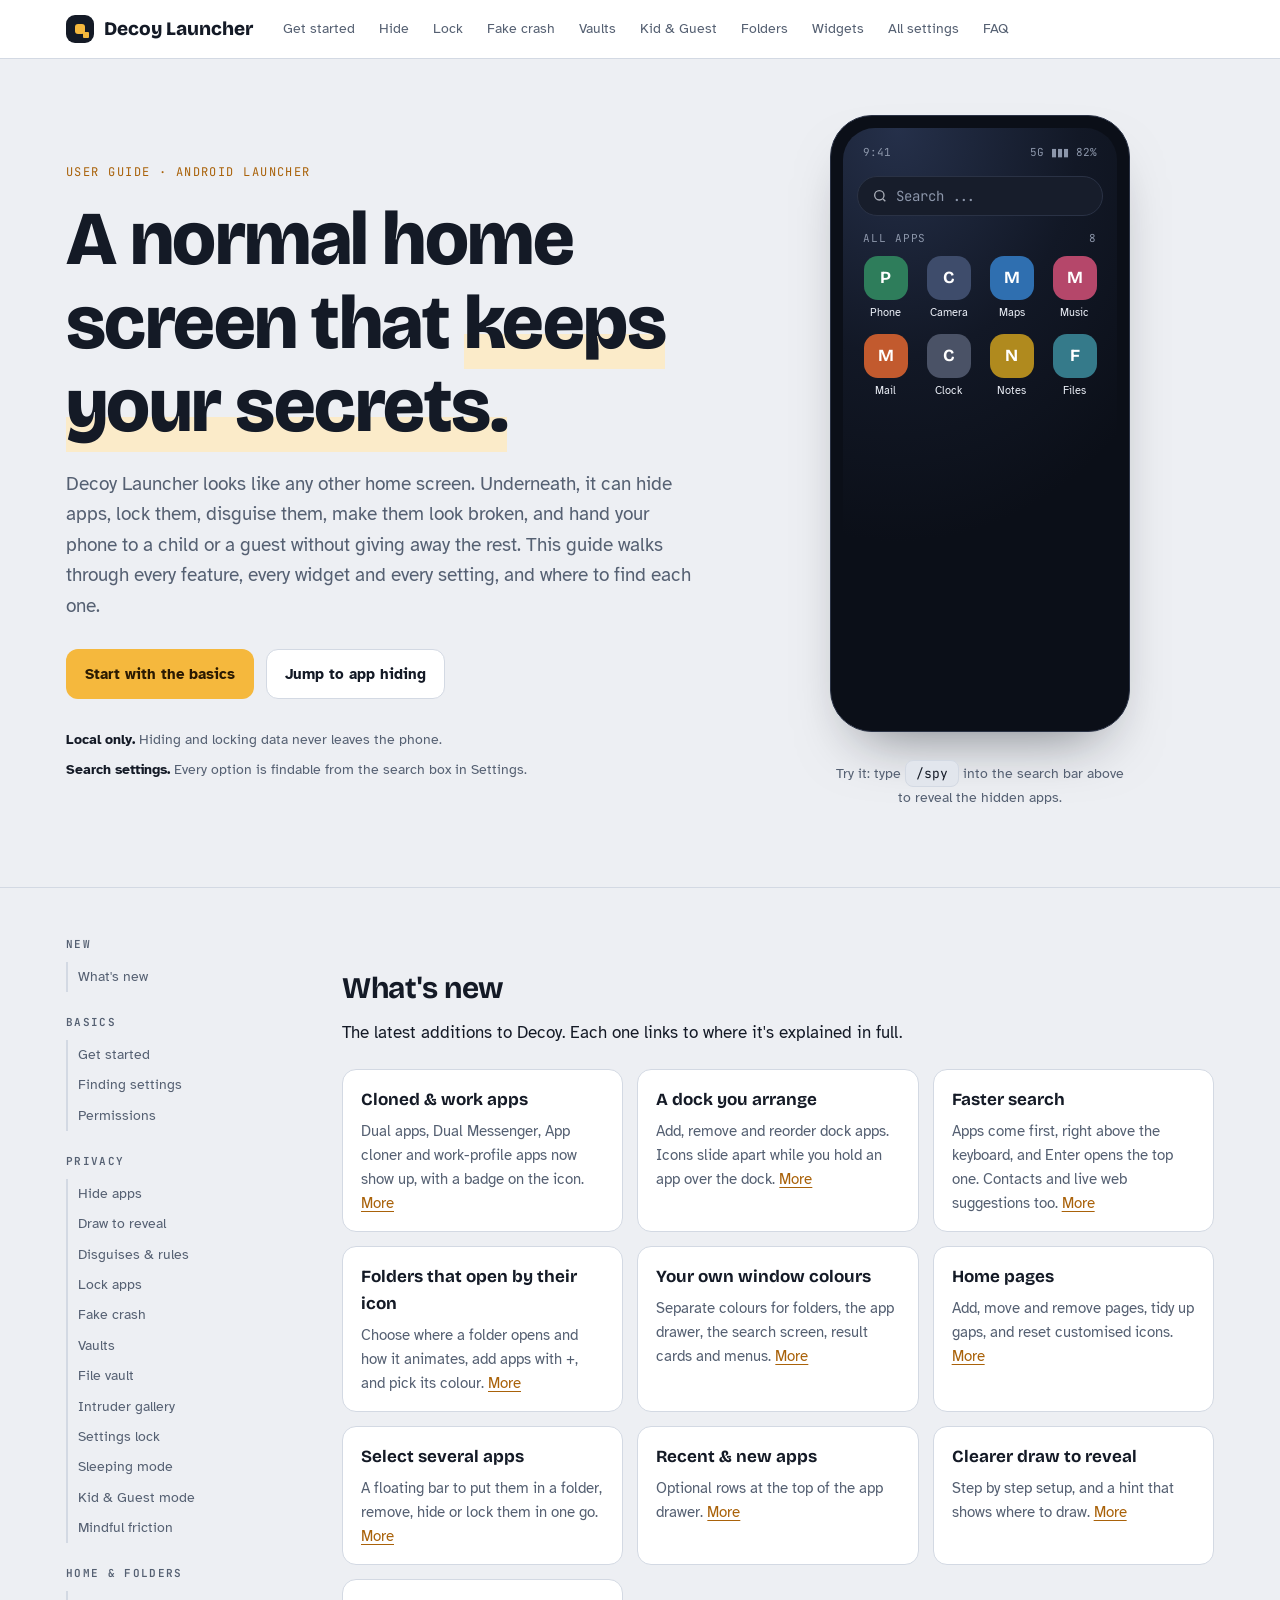
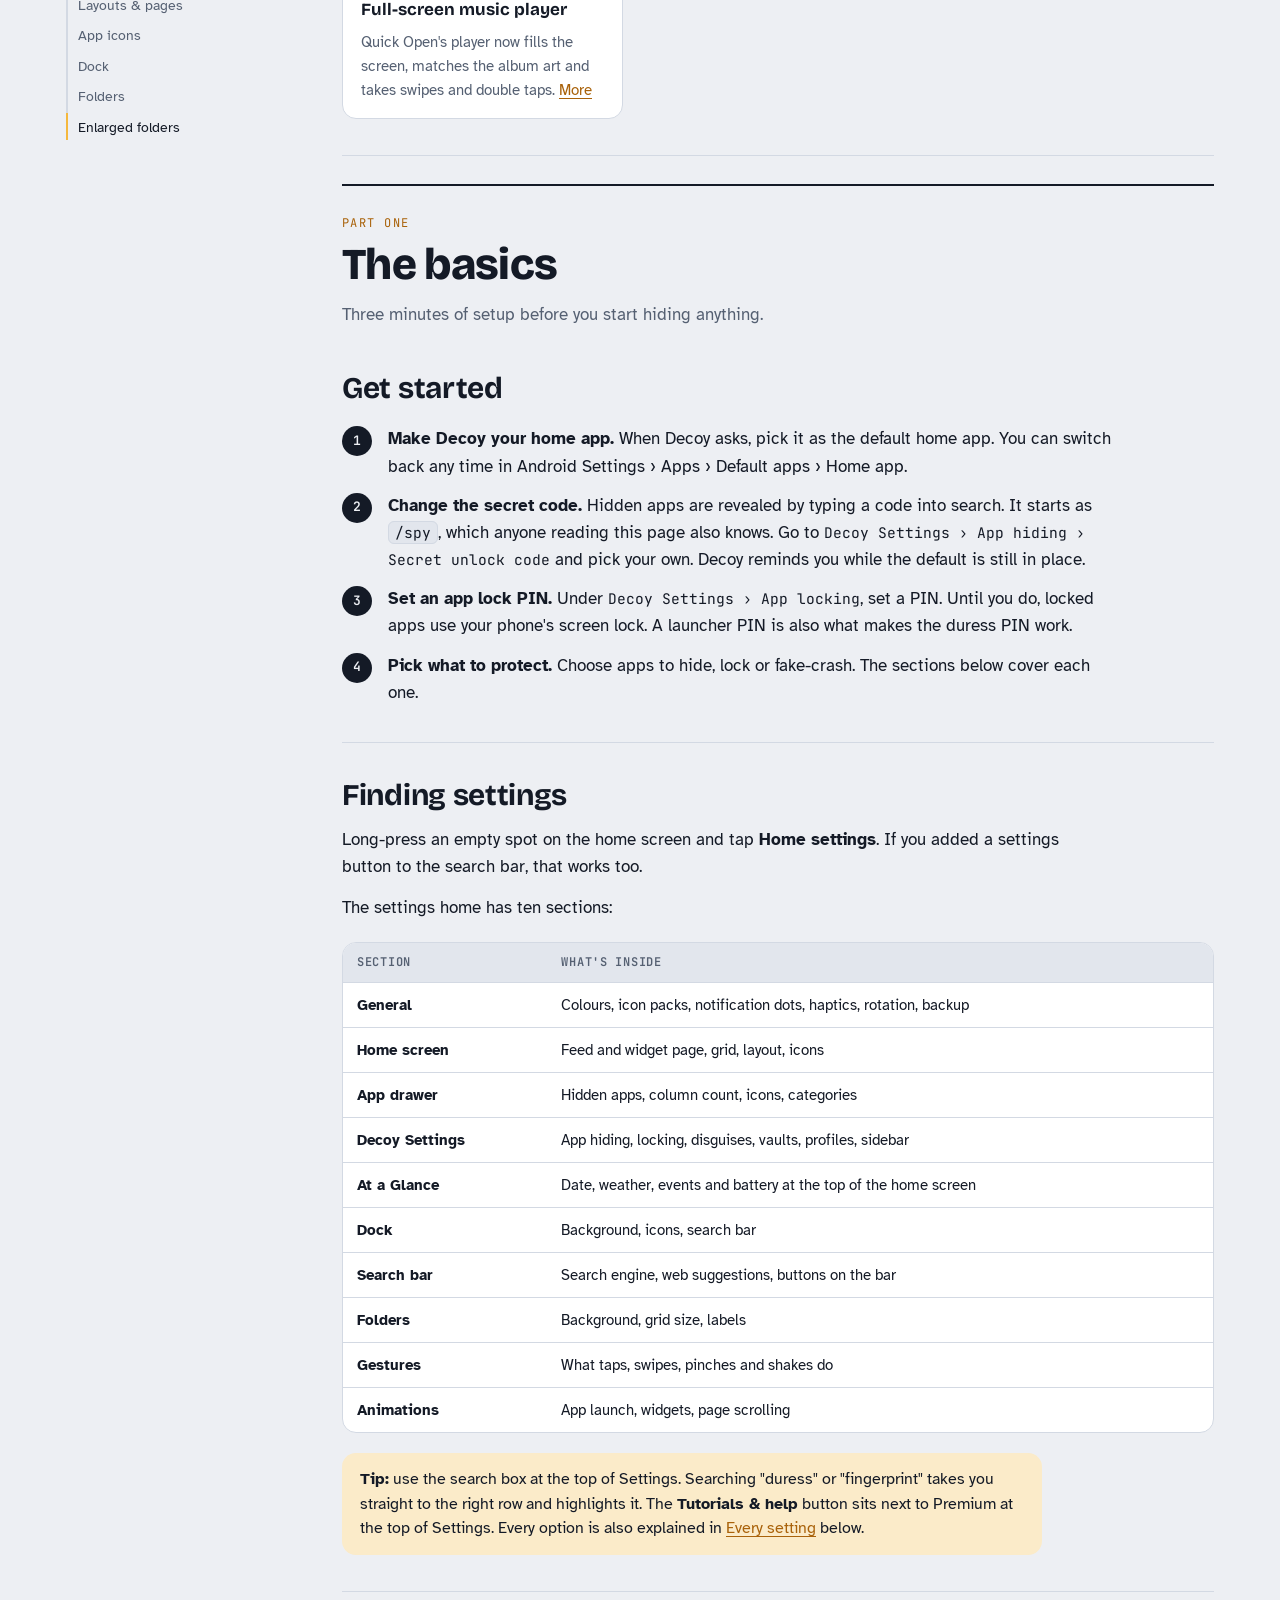
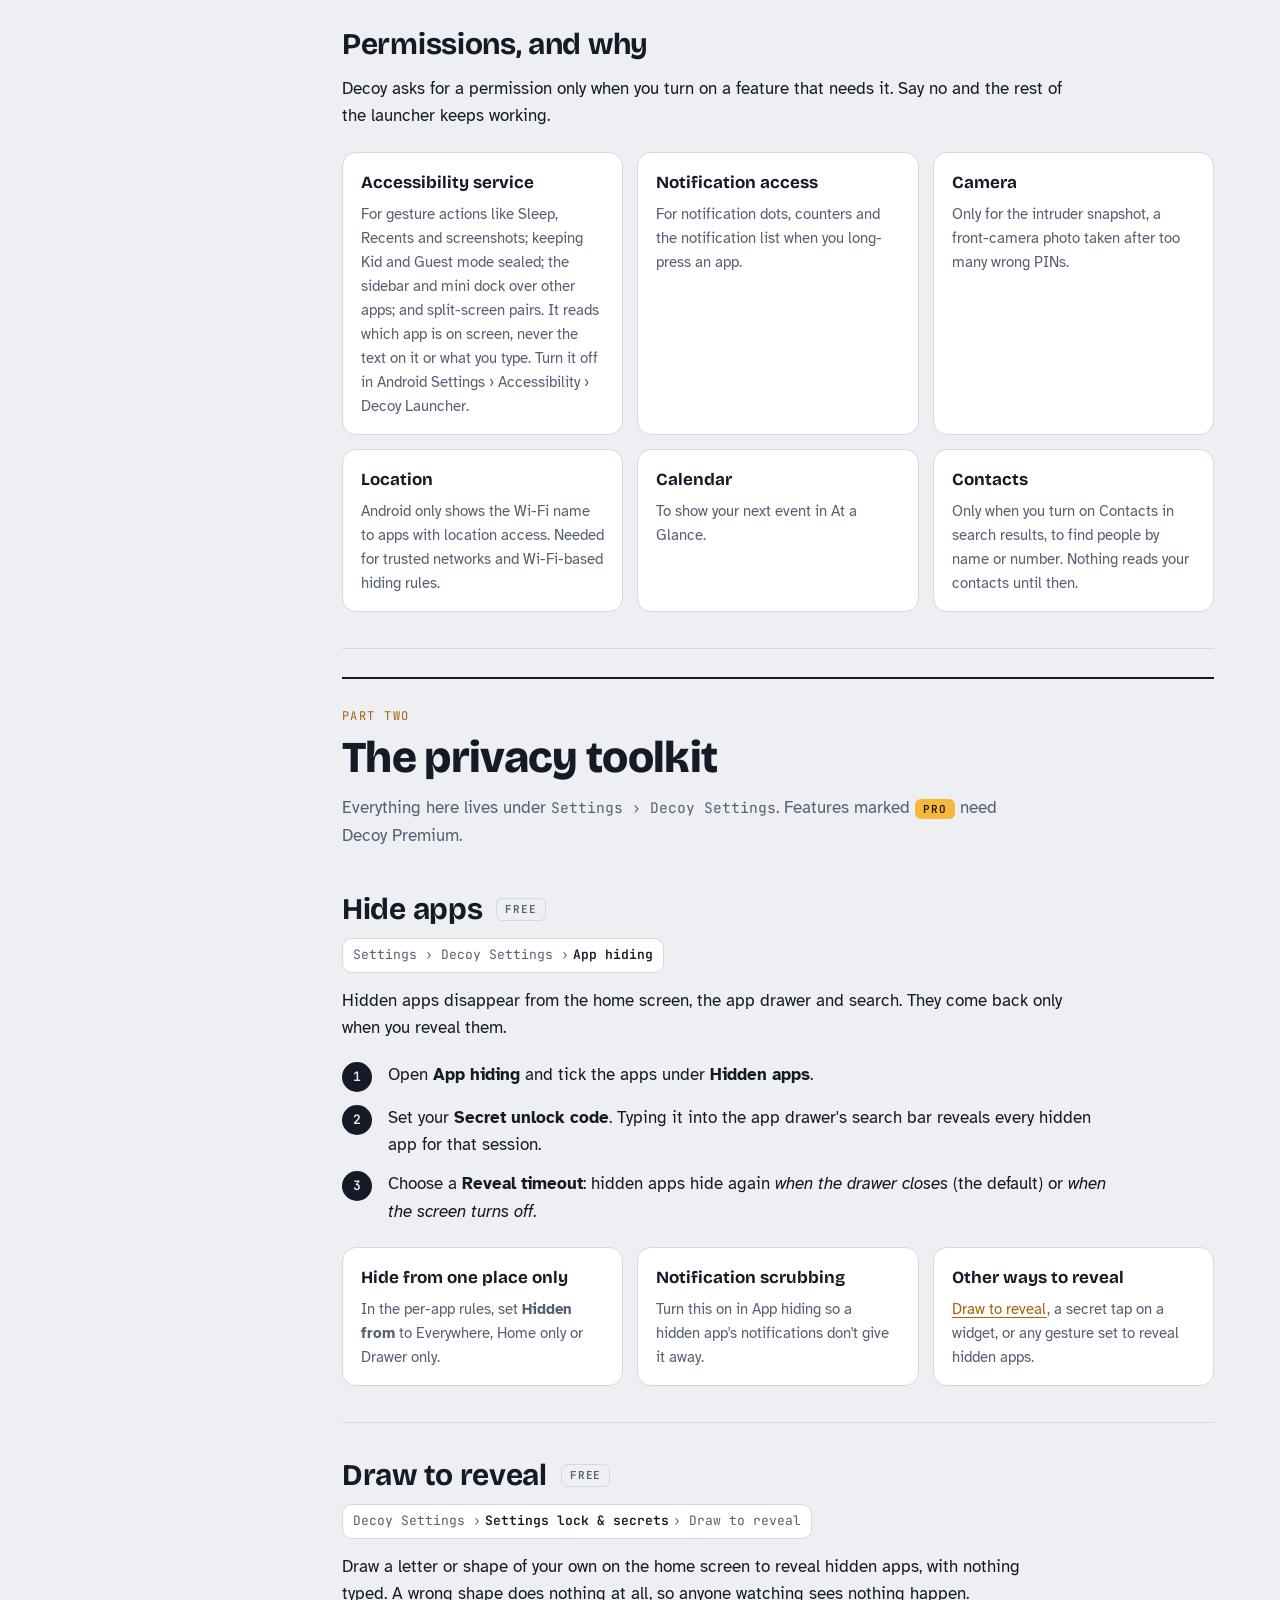
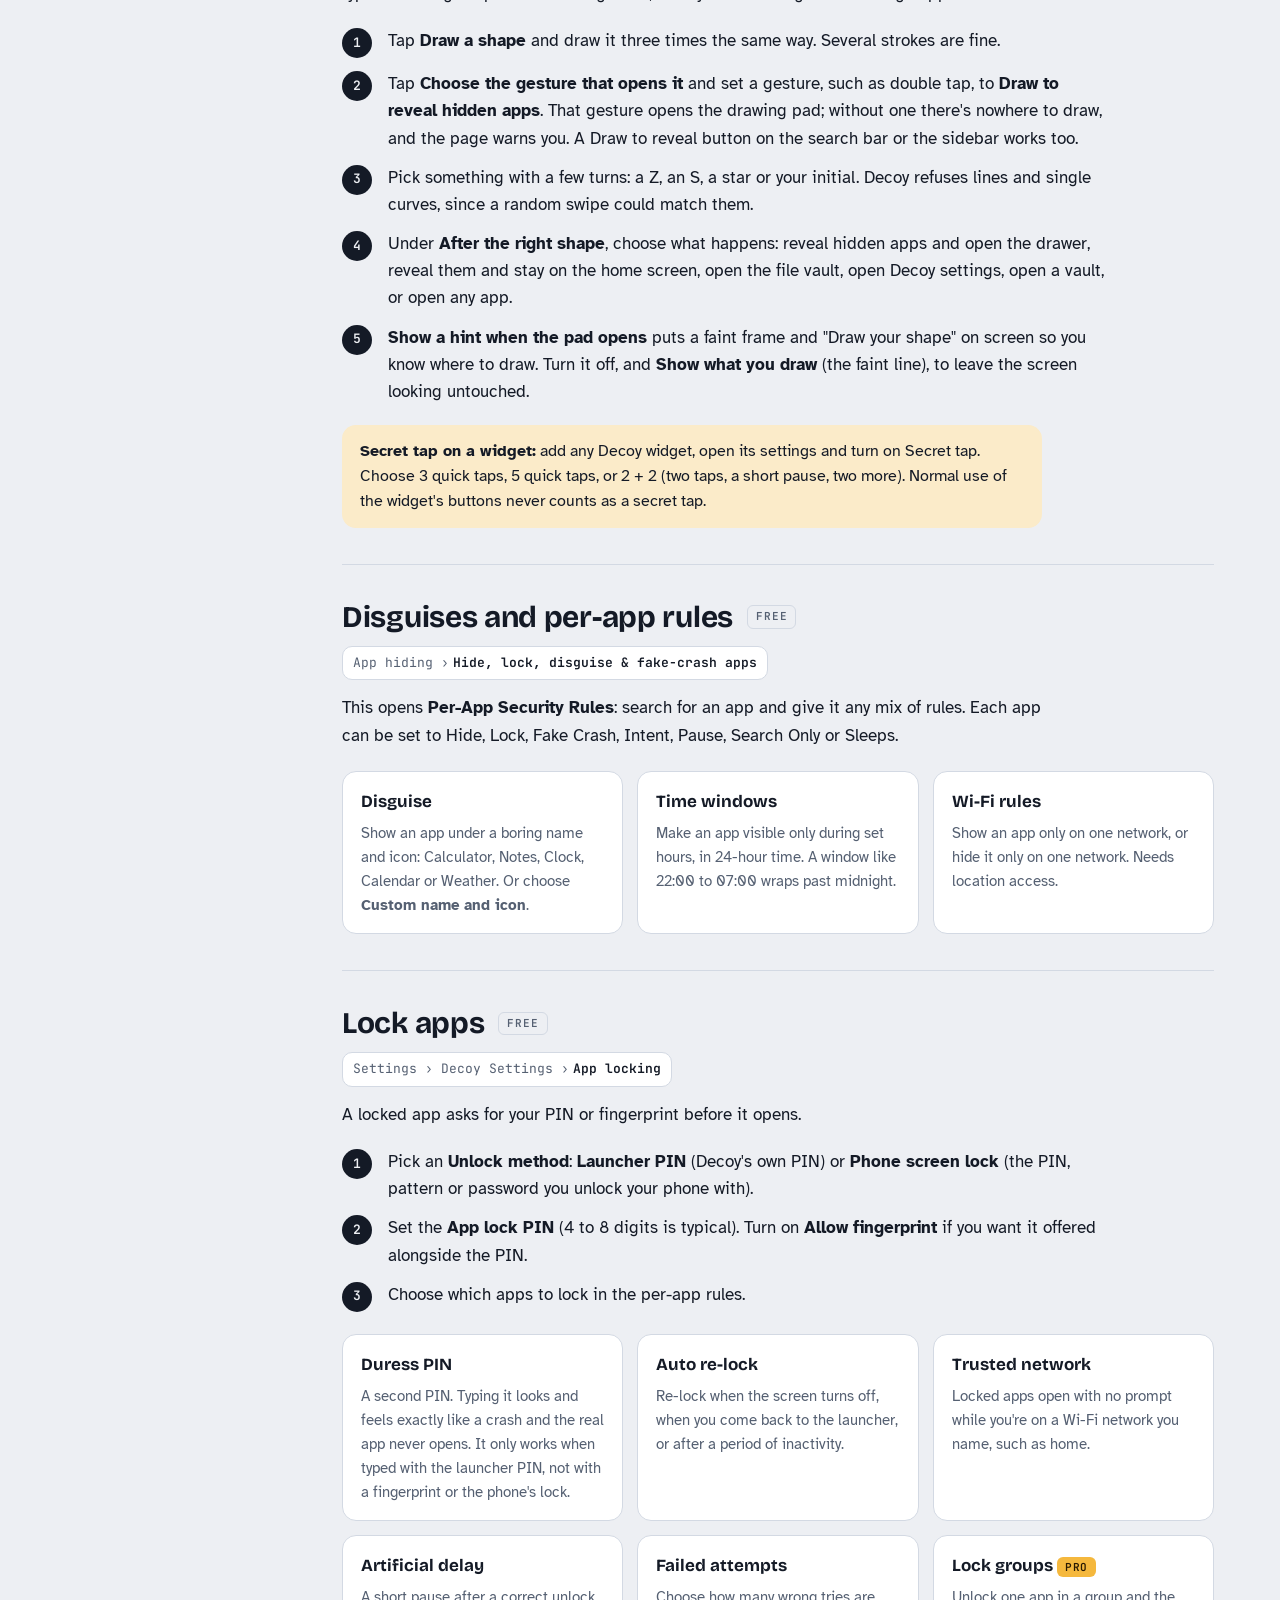
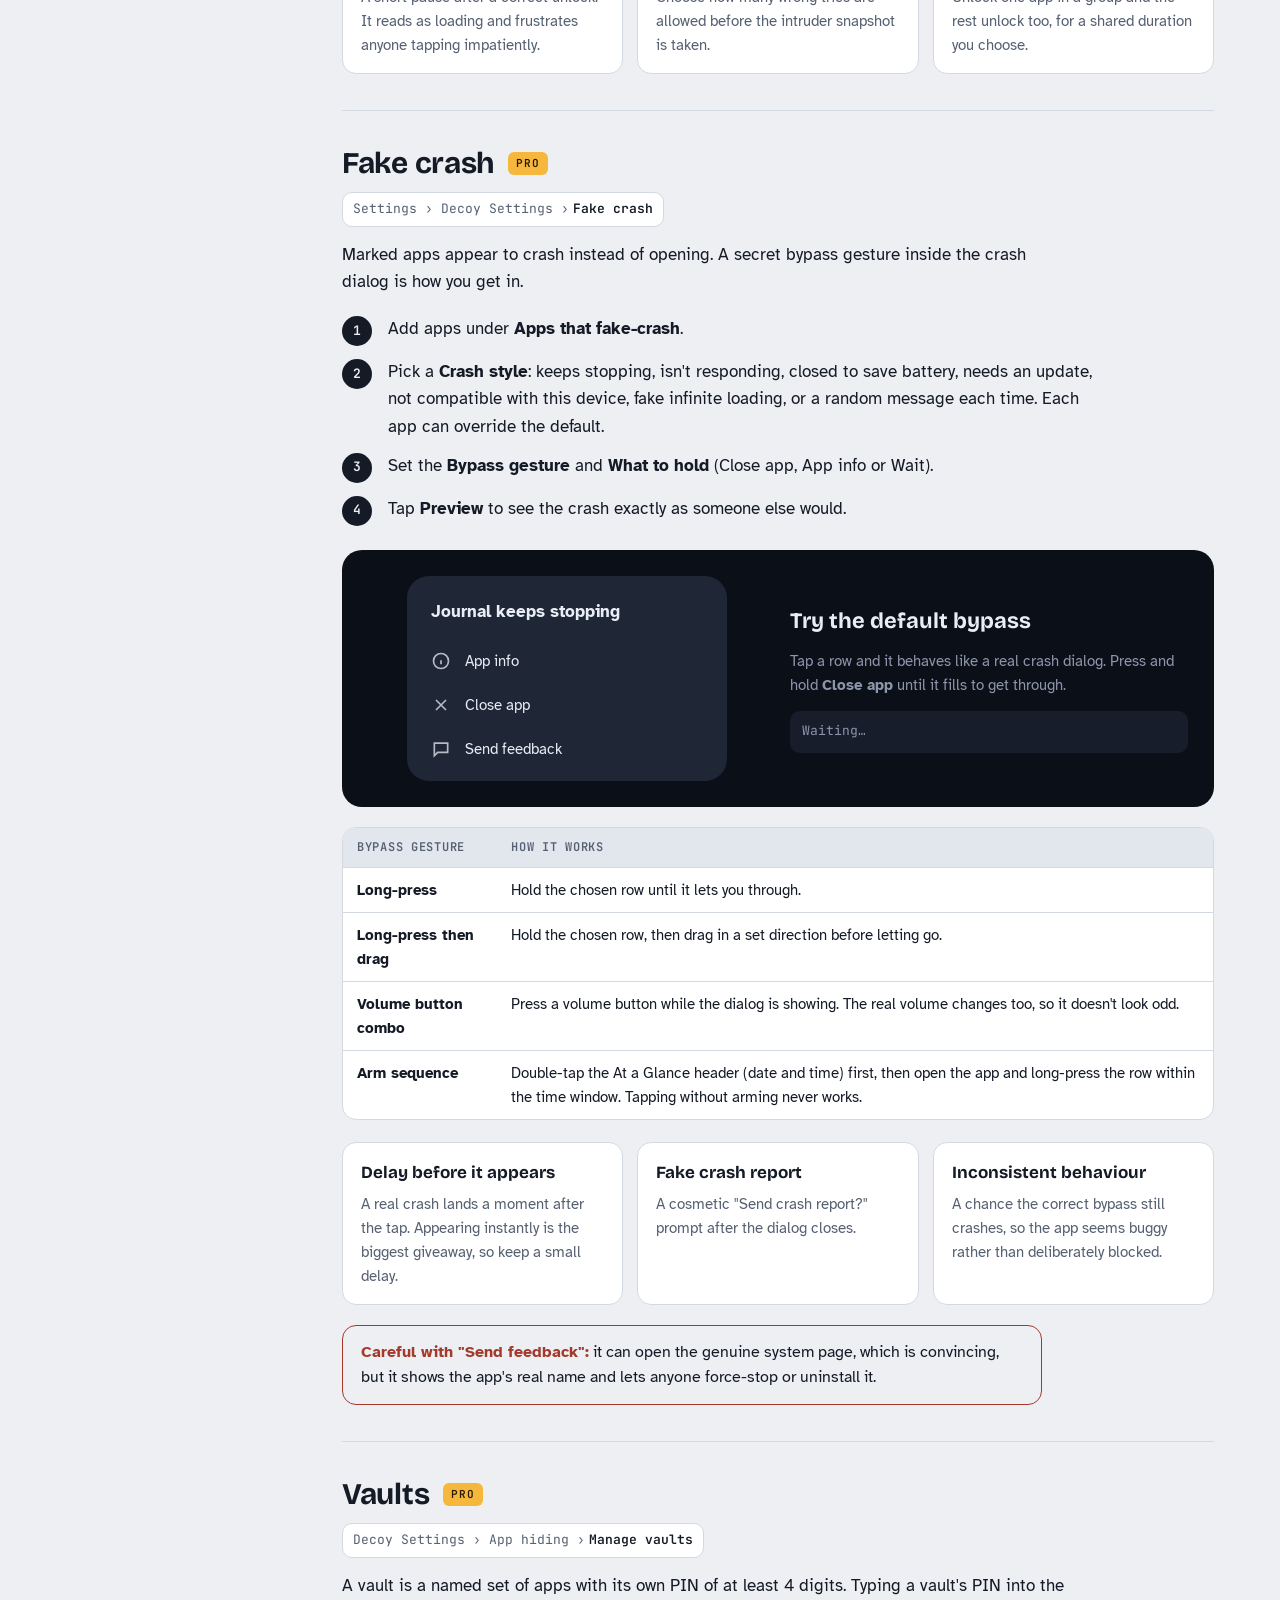
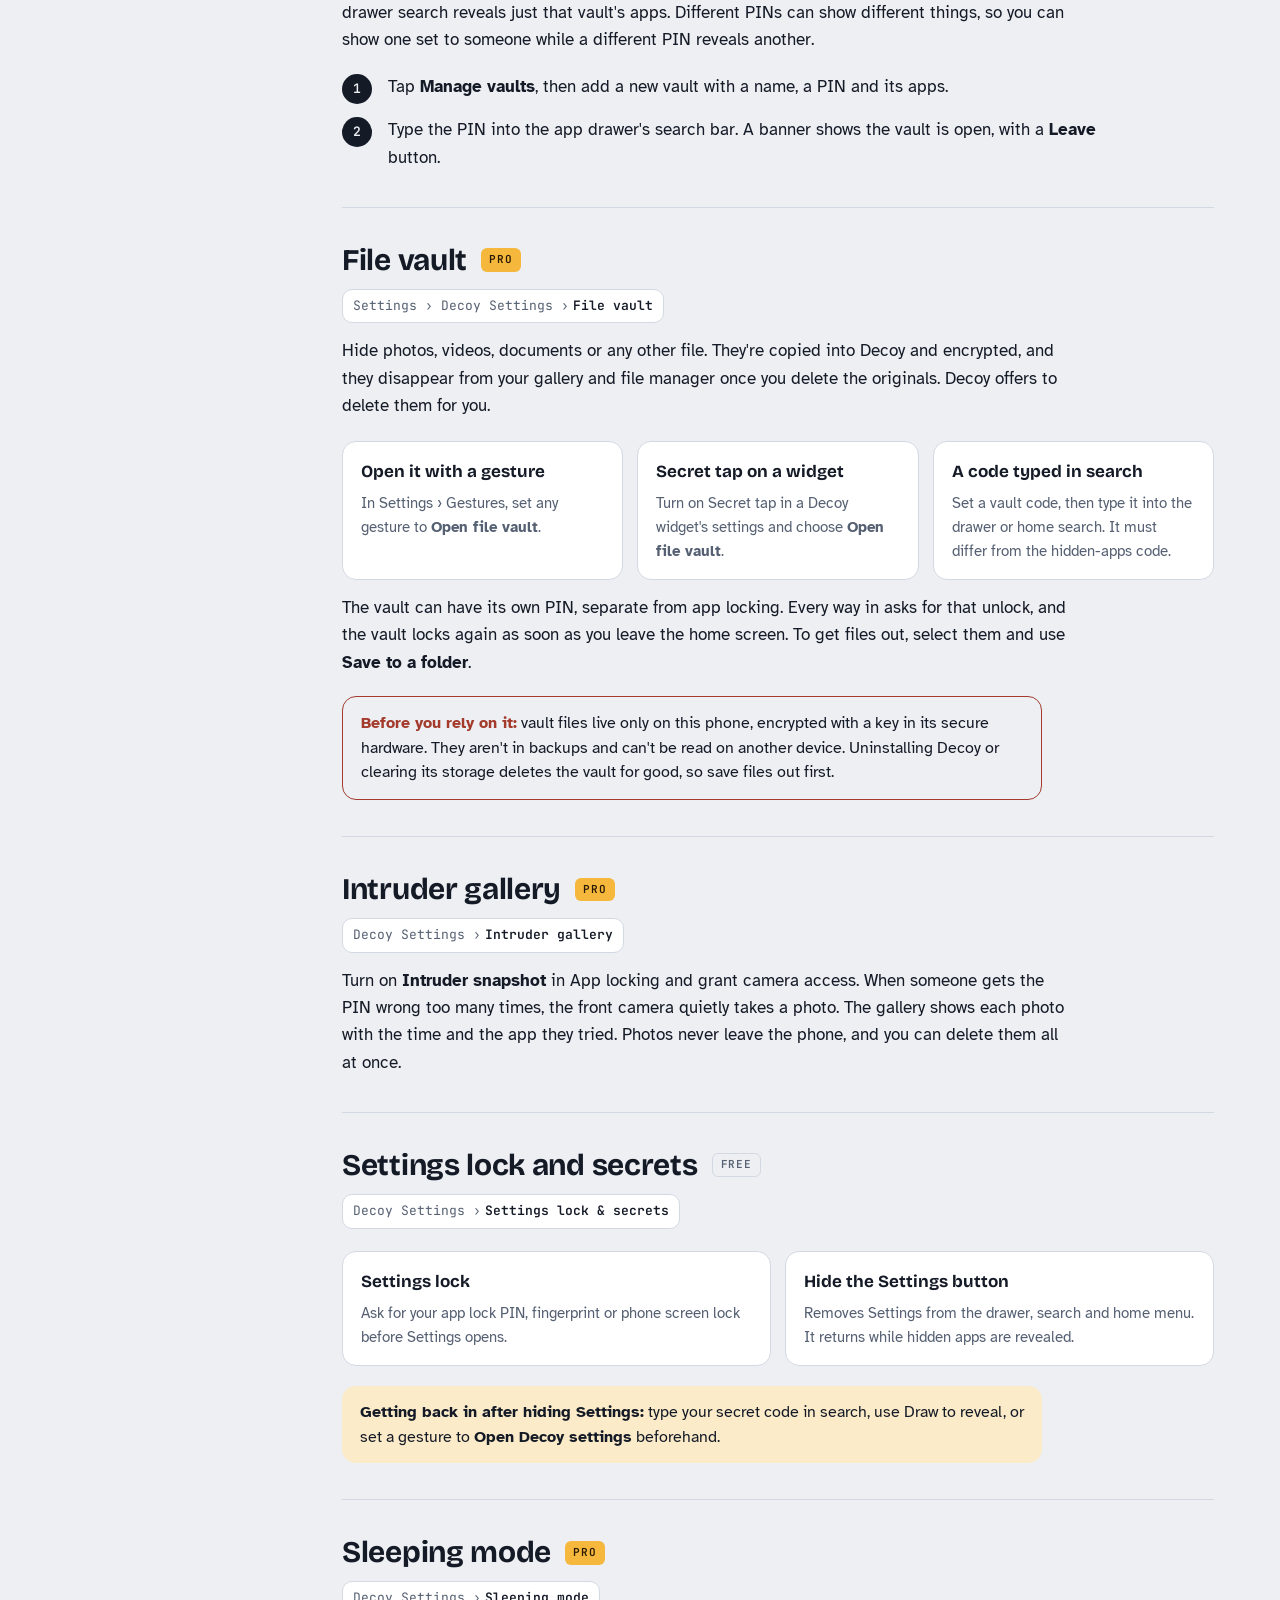
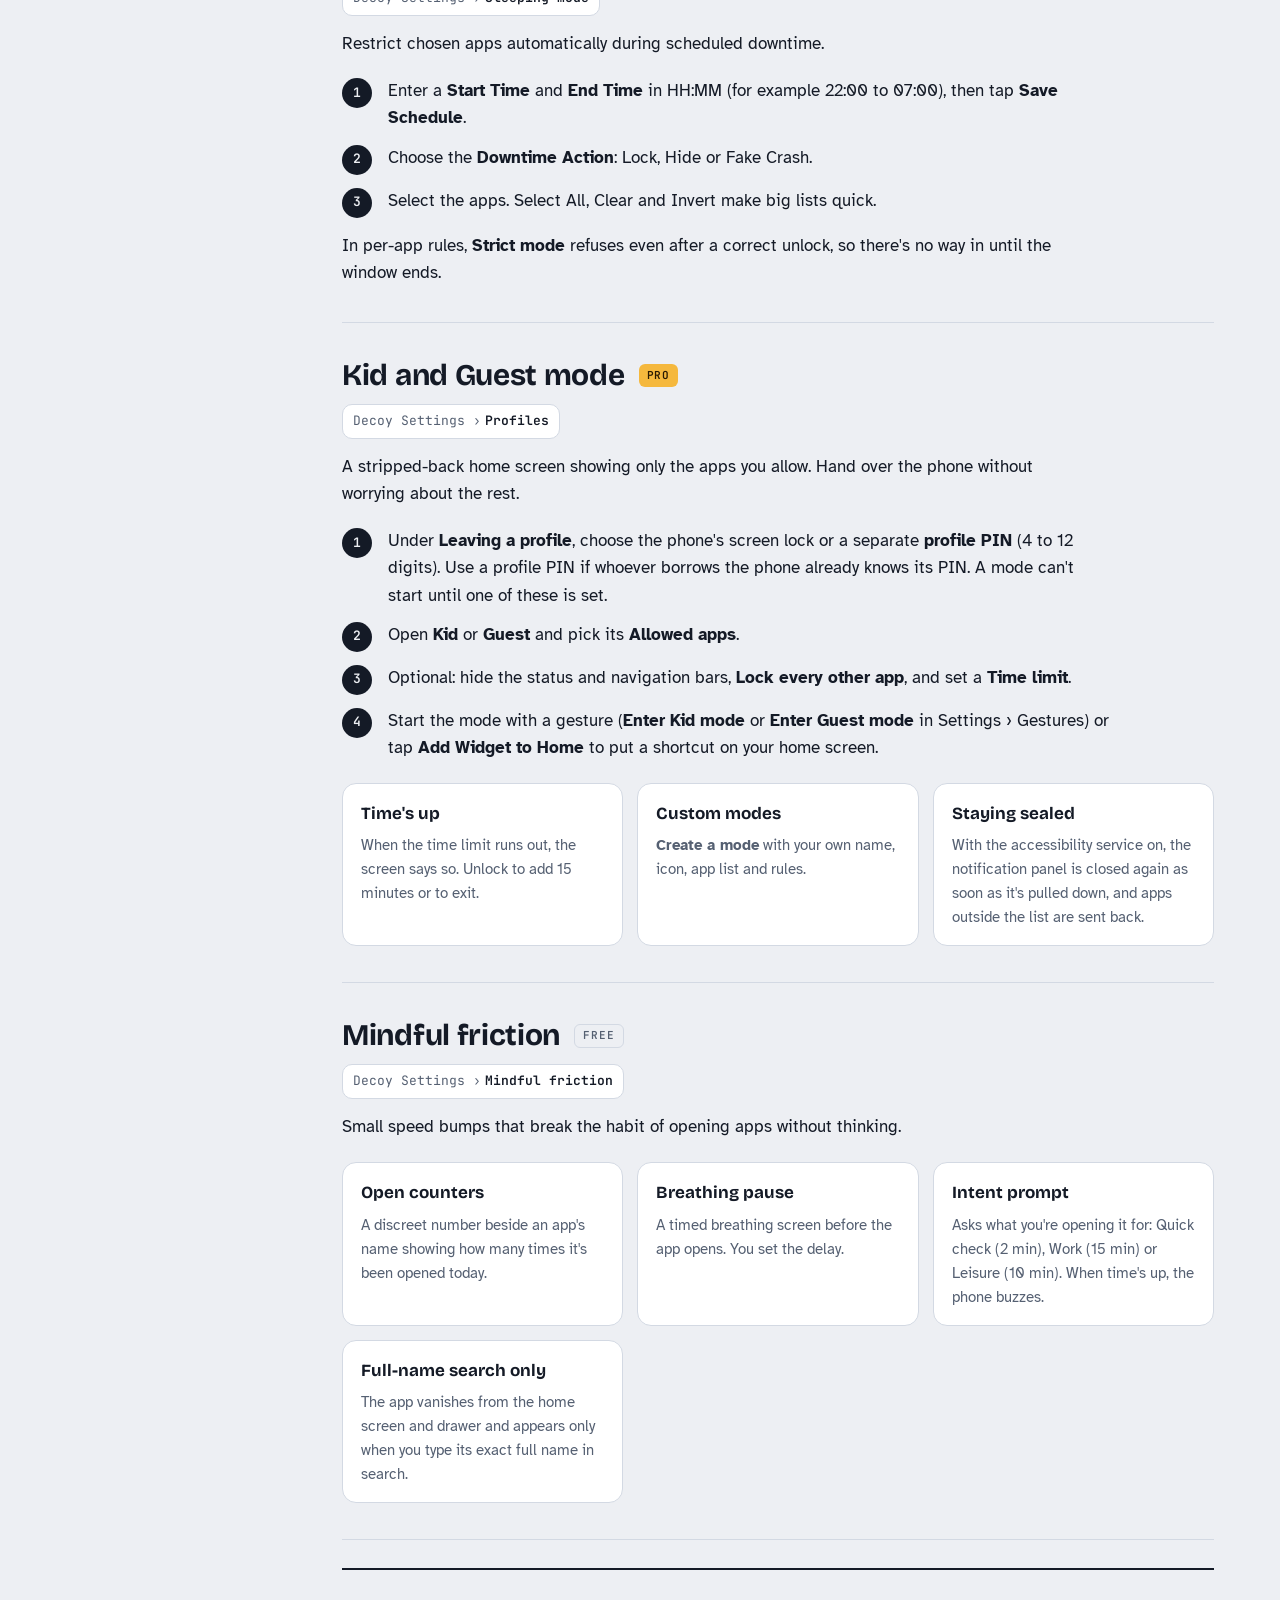
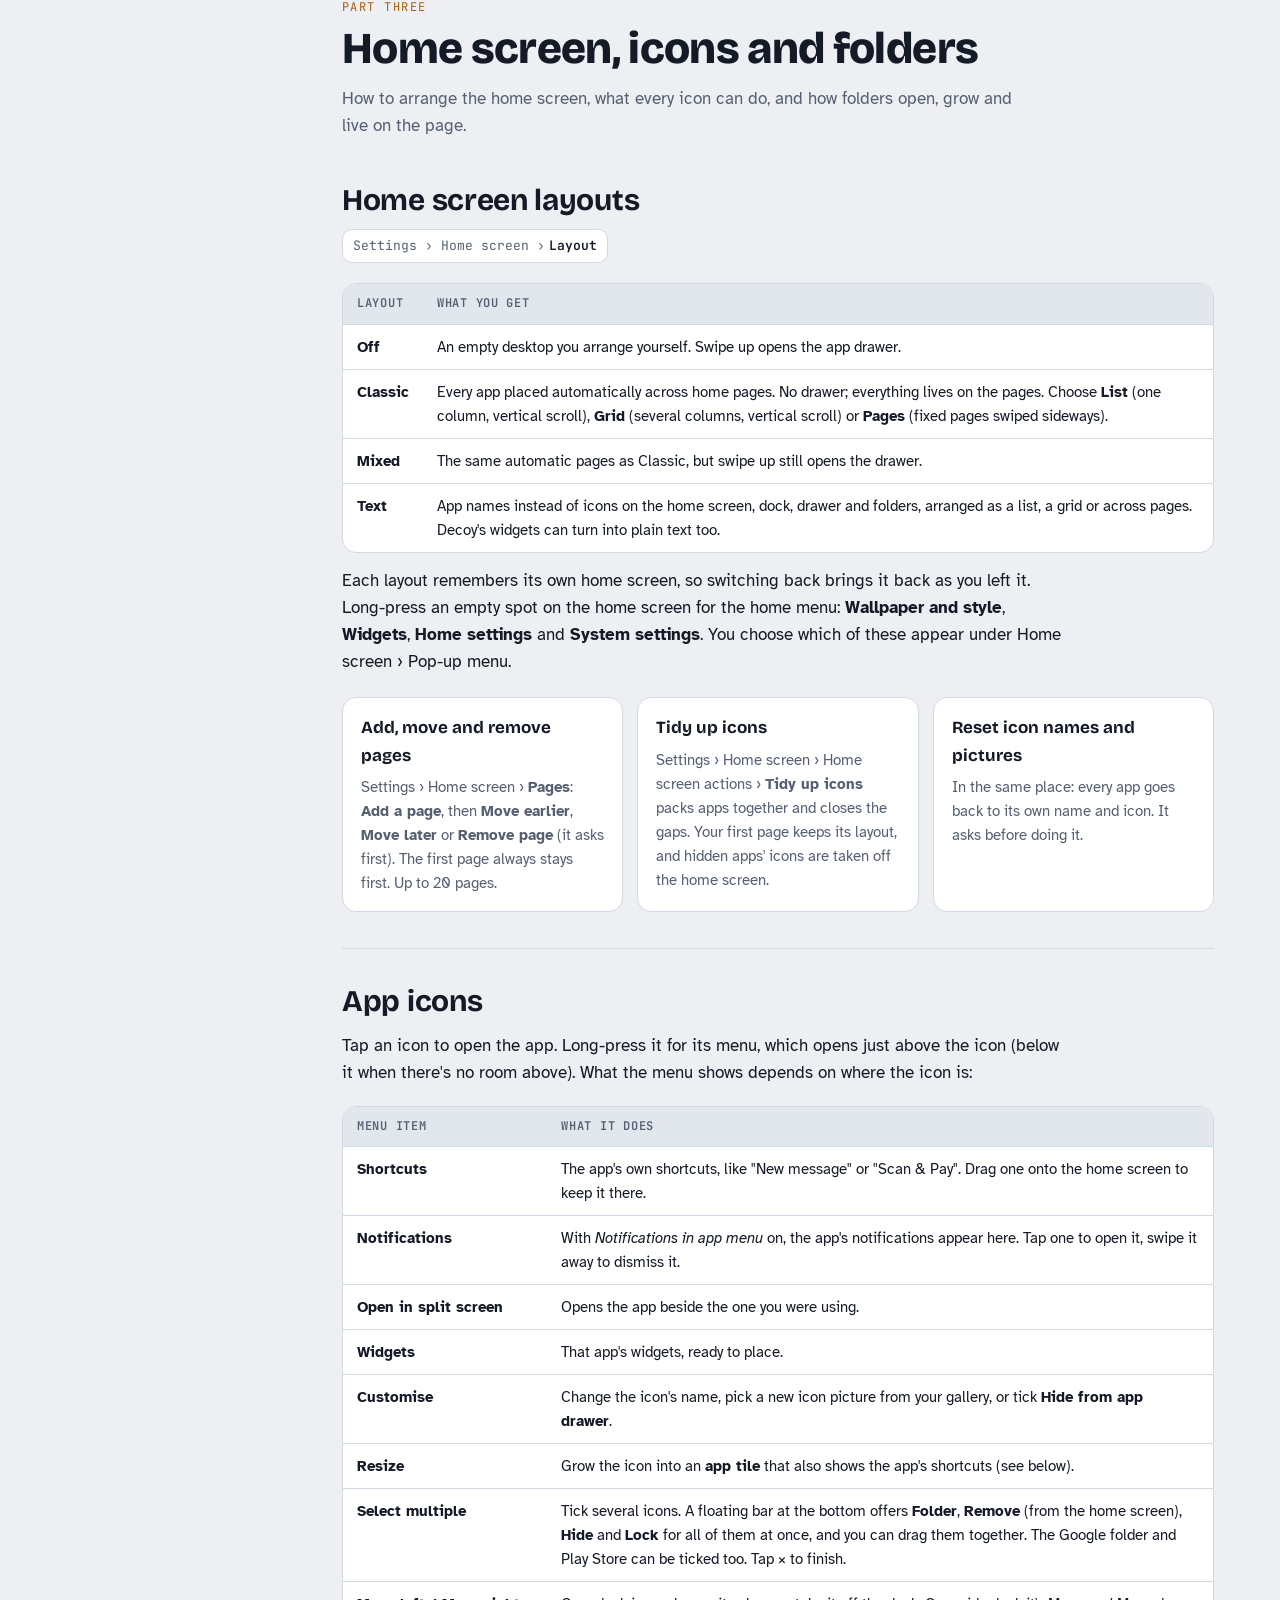
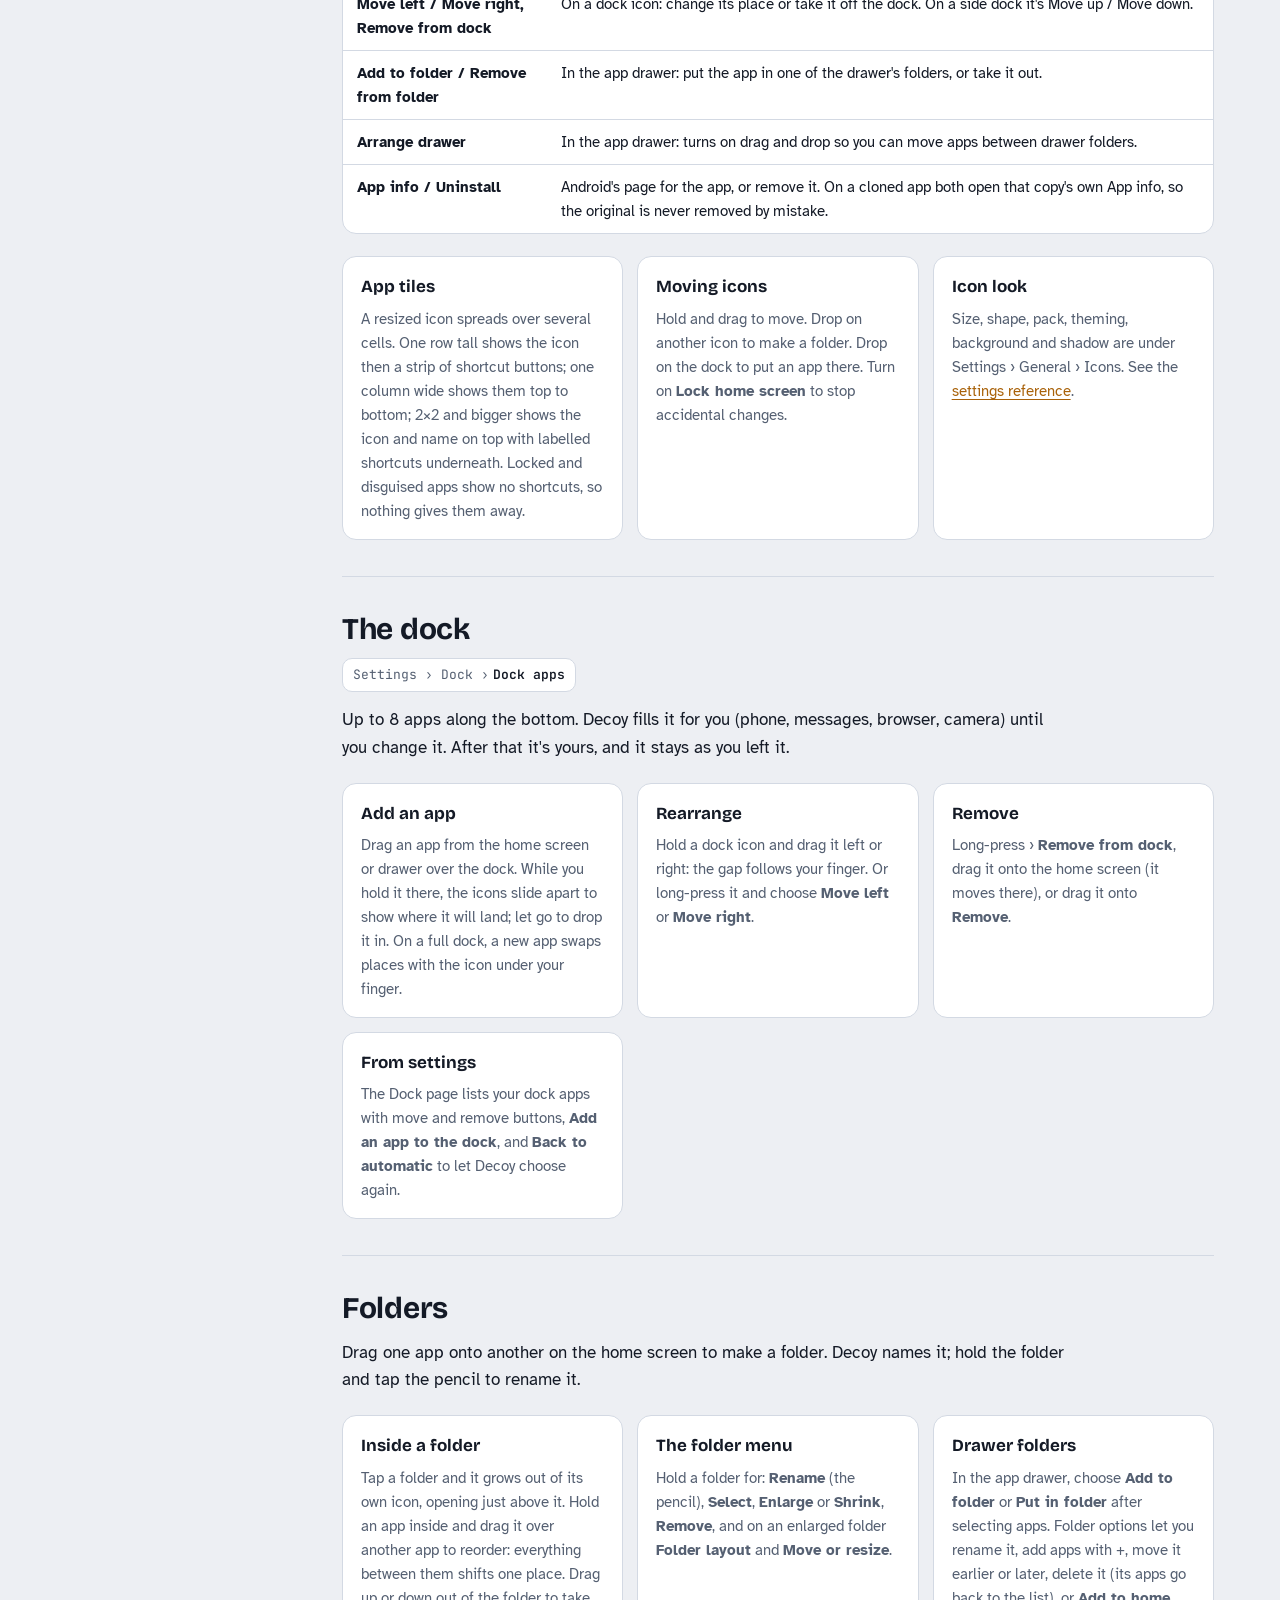
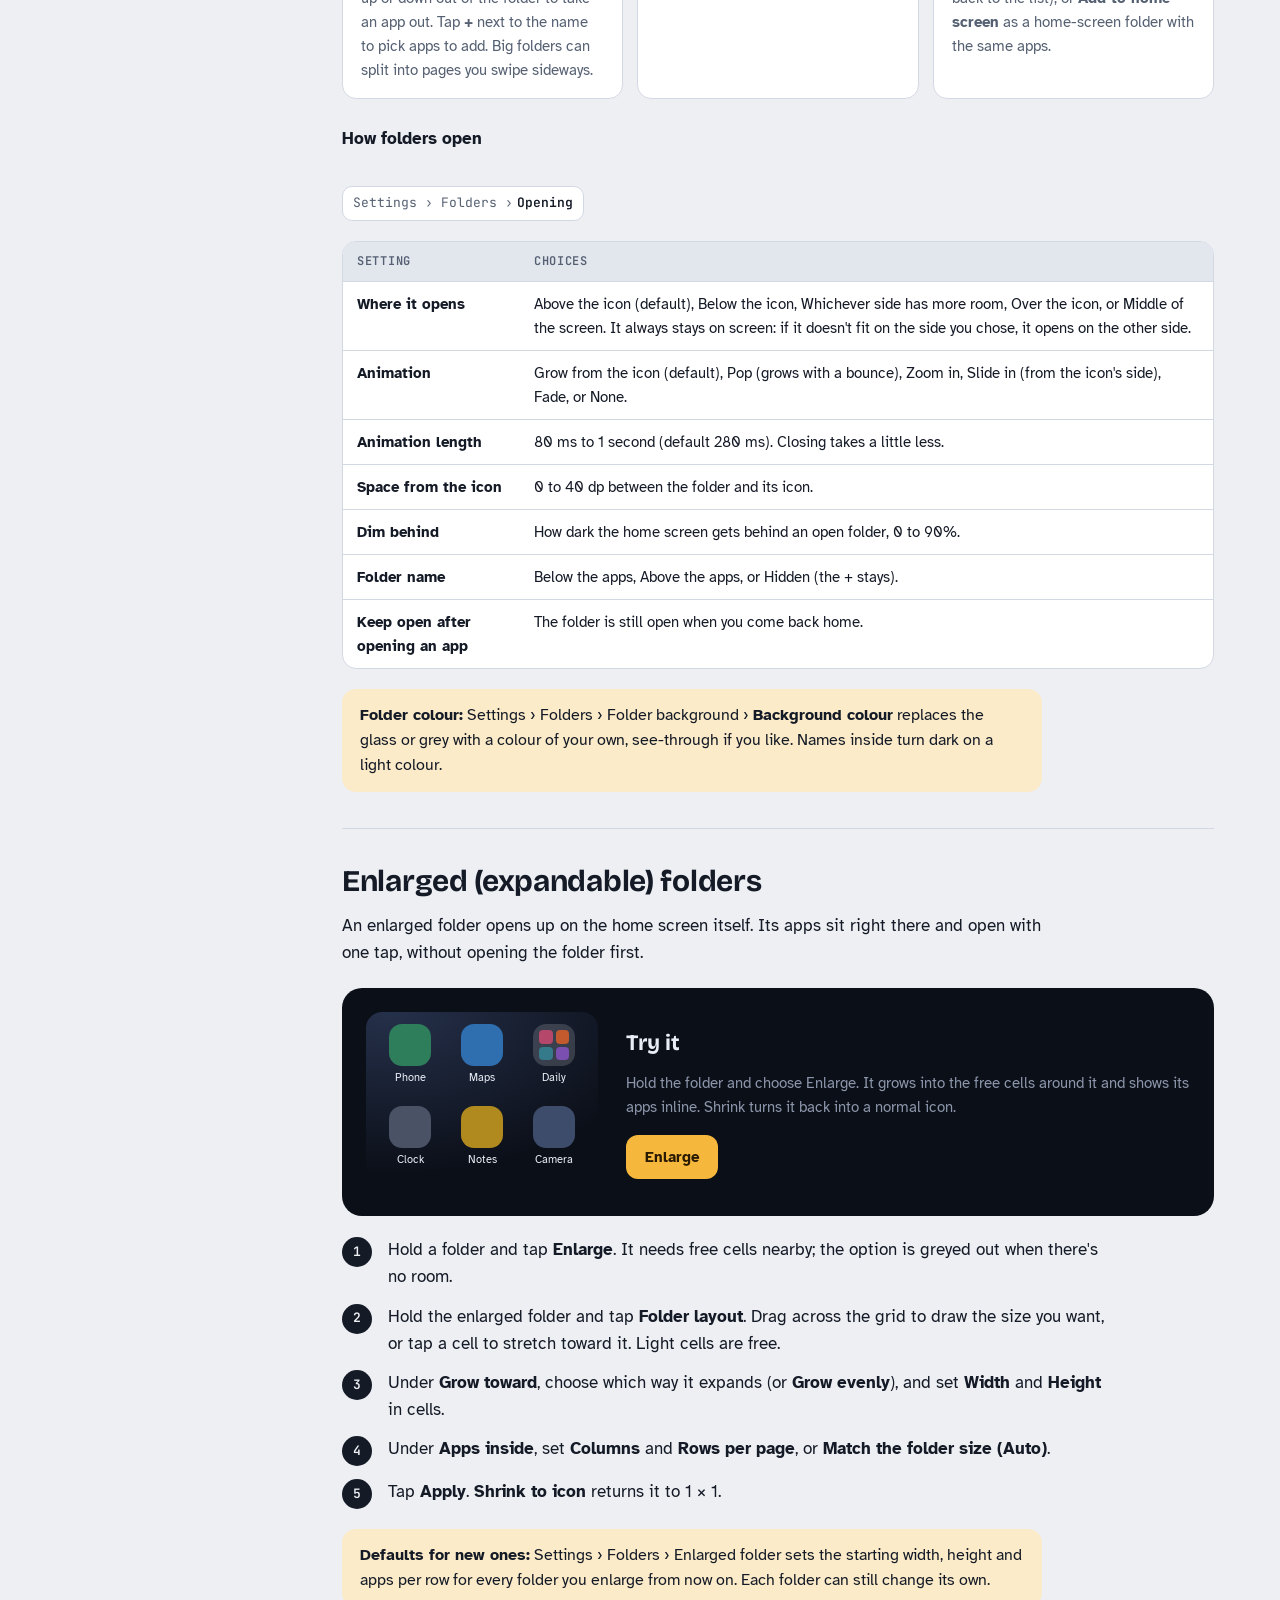
==== commit 8fbfefee: "Update index.html" ====
--- a/index.html
+++ b/index.html
@@ -272,6 +272,8 @@
 
 <div class="wrap layout">
   <aside class="toc" aria-label="Contents">
+    <h4>New</h4>
+    <a href="#new">What's new</a>
     <h4>Basics</h4>
     <a href="#start">Get started</a>
     <a href="#settings">Finding settings</a>
@@ -290,11 +292,14 @@
     <a href="#profiles">Kid &amp; Guest mode</a>
     <a href="#mindful">Mindful friction</a>
     <h4>Home &amp; folders</h4>
-    <a href="#home">Layouts</a>
+    <a href="#home">Layouts &amp; pages</a>
     <a href="#icons">App icons</a>
+    <a href="#dock">Dock</a>
     <a href="#folders">Folders</a>
     <a href="#expand">Enlarged folders</a>
     <a href="#drawer">App drawer</a>
+    <a href="#search">Search</a>
+    <a href="#clones">Cloned &amp; work apps</a>
     <h4>Widgets</h4>
     <a href="#widgets">Adding &amp; editing</a>
     <a href="#widget-list">Every widget</a>
@@ -309,6 +314,26 @@
   </aside>
 
   <main>
+    <!-- WHAT'S NEW -->
+    <div class="part">
+      <section class="feat" id="new">
+        <div class="feat-head"><h3>What's new</h3></div>
+        <p>The latest additions to Decoy. Each one links to where it's explained in full.</p>
+        <div class="cols">
+          <div class="card"><h4>Cloned &amp; work apps</h4><p>Dual apps, Dual Messenger, App cloner and work-profile apps now show up, with a badge on the icon. <a href="#clones">More</a></p></div>
+          <div class="card"><h4>A dock you arrange</h4><p>Add, remove and reorder dock apps. Icons slide apart while you hold an app over the dock. <a href="#dock">More</a></p></div>
+          <div class="card"><h4>Faster search</h4><p>Apps come first, right above the keyboard, and Enter opens the top one. Contacts and live web suggestions too. <a href="#search">More</a></p></div>
+          <div class="card"><h4>Folders that open by their icon</h4><p>Choose where a folder opens and how it animates, add apps with +, and pick its colour. <a href="#folders">More</a></p></div>
+          <div class="card"><h4>Your own window colours</h4><p>Separate colours for folders, the app drawer, the search screen, result cards and menus. <a href="#colours">More</a></p></div>
+          <div class="card"><h4>Home pages</h4><p>Add, move and remove pages, tidy up gaps, and reset customised icons. <a href="#home">More</a></p></div>
+          <div class="card"><h4>Select several apps</h4><p>A floating bar to put them in a folder, remove, hide or lock them in one go. <a href="#icons">More</a></p></div>
+          <div class="card"><h4>Recent &amp; new apps</h4><p>Optional rows at the top of the app drawer. <a href="#drawer">More</a></p></div>
+          <div class="card"><h4>Clearer draw to reveal</h4><p>Step by step setup, and a hint that shows where to draw. <a href="#draw">More</a></p></div>
+          <div class="card"><h4>Full-screen music player</h4><p>Quick Open's player now fills the screen, matches the album art and takes swipes and double taps. <a href="#widget-list">More</a></p></div>
+        </div>
+      </section>
+    </div>
+
     <!-- BASICS -->
     <div class="part">
       <div class="part-head">
@@ -358,6 +383,7 @@
           <div class="card"><h4>Camera</h4><p>Only for the intruder snapshot, a front-camera photo taken after too many wrong PINs.</p></div>
           <div class="card"><h4>Location</h4><p>Android only shows the Wi-Fi name to apps with location access. Needed for trusted networks and Wi-Fi-based hiding rules.</p></div>
           <div class="card"><h4>Calendar</h4><p>To show your next event in At a Glance.</p></div>
+          <div class="card"><h4>Contacts</h4><p>Only when you turn on Contacts in search results, to find people by name or number. Nothing reads your contacts until then.</p></div>
         </div>
       </section>
     </div>
@@ -392,9 +418,10 @@
         <p>Draw a letter or shape of your own on the home screen to reveal hidden apps, with nothing typed. A wrong shape does nothing at all, so anyone watching sees nothing happen.</p>
         <ol class="steps">
           <li><div>Tap <b>Draw a shape</b> and draw it three times the same way. Several strokes are fine.</div></li>
+          <li><div>Tap <b>Choose the gesture that opens it</b> and set a gesture, such as double tap, to <b>Draw to reveal hidden apps</b>. That gesture opens the drawing pad; without one there's nowhere to draw, and the page warns you. A Draw to reveal button on the search bar or the sidebar works too.</div></li>
           <li><div>Pick something with a few turns: a Z, an S, a star or your initial. Decoy refuses lines and single curves, since a random swipe could match them.</div></li>
           <li><div>Under <b>After the right shape</b>, choose what happens: reveal hidden apps and open the drawer, reveal them and stay on the home screen, open the file vault, open Decoy settings, open a vault, or open any app.</div></li>
-          <li><div>Turn <b>Show what you draw</b> off if you don't want a faint line to appear while drawing.</div></li>
+          <li><div><b>Show a hint when the pad opens</b> puts a faint frame and "Draw your shape" on screen so you know where to draw. Turn it off, and <b>Show what you draw</b> (the faint line), to leave the screen looking untouched.</div></li>
         </ol>
         <div class="note"><b>Secret tap on a widget:</b> add any Decoy widget, open its settings and turn on Secret tap. Choose 3 quick taps, 5 quick taps, or 2 + 2 (two taps, a short pause, two more). Normal use of the widget's buttons never counts as a secret tap.</div>
       </section>
@@ -573,11 +600,16 @@
           </tbody>
         </table></div>
         <p>Each layout remembers its own home screen, so switching back brings it back as you left it. Long-press an empty spot on the home screen for the home menu: <b>Wallpaper and style</b>, <b>Widgets</b>, <b>Home settings</b> and <b>System settings</b>. You choose which of these appear under Home screen › Pop-up menu.</p>
+        <div class="cols">
+          <div class="card"><h4>Add, move and remove pages</h4><p>Settings › Home screen › <b>Pages</b>: <b>Add a page</b>, then <b>Move earlier</b>, <b>Move later</b> or <b>Remove page</b> (it asks first). The first page always stays first. Up to 20 pages.</p></div>
+          <div class="card"><h4>Tidy up icons</h4><p>Settings › Home screen › Home screen actions › <b>Tidy up icons</b> packs apps together and closes the gaps. Your first page keeps its layout, and hidden apps' icons are taken off the home screen.</p></div>
+          <div class="card"><h4>Reset icon names and pictures</h4><p>In the same place: every app goes back to its own name and icon. It asks before doing it.</p></div>
+        </div>
       </section>
 
       <section class="feat" id="icons">
         <div class="feat-head"><h3>App icons</h3></div>
-        <p>Tap an icon to open the app. Long-press it for its menu. What the menu shows depends on where the icon is:</p>
+        <p>Tap an icon to open the app. Long-press it for its menu, which opens just above the icon (below it when there's no room above). What the menu shows depends on where the icon is:</p>
         <div class="tbl"><table>
           <thead><tr><th>Menu item</th><th>What it does</th></tr></thead>
           <tbody>
@@ -587,10 +619,11 @@
             <tr><td><b>Widgets</b></td><td>That app's widgets, ready to place.</td></tr>
             <tr><td><b>Customise</b></td><td>Change the icon's name, pick a new icon picture from your gallery, or tick <b>Hide from app drawer</b>.</td></tr>
             <tr><td><b>Resize</b></td><td>Grow the icon into an <b>app tile</b> that also shows the app's shortcuts (see below).</td></tr>
-            <tr><td><b>Select multiple</b></td><td>Tick several icons, then move them together or put them in a folder.</td></tr>
+            <tr><td><b>Select multiple</b></td><td>Tick several icons. A floating bar at the bottom offers <b>Folder</b>, <b>Remove</b> (from the home screen), <b>Hide</b> and <b>Lock</b> for all of them at once, and you can drag them together. The Google folder and Play Store can be ticked too. Tap × to finish.</td></tr>
+            <tr><td><b>Move left / Move right, Remove from dock</b></td><td>On a dock icon: change its place or take it off the dock. On a side dock it's Move up / Move down.</td></tr>
             <tr><td><b>Add to folder / Remove from folder</b></td><td>In the app drawer: put the app in one of the drawer's folders, or take it out.</td></tr>
             <tr><td><b>Arrange drawer</b></td><td>In the app drawer: turns on drag and drop so you can move apps between drawer folders.</td></tr>
-            <tr><td><b>App info / Uninstall</b></td><td>Android's page for the app, or remove it.</td></tr>
+            <tr><td><b>App info / Uninstall</b></td><td>Android's page for the app, or remove it. On a cloned app both open that copy's own App info, so the original is never removed by mistake.</td></tr>
           </tbody>
         </table></div>
         <div class="cols">
@@ -600,14 +633,41 @@
         </div>
       </section>
 
+      <section class="feat" id="dock">
+        <div class="feat-head"><h3>The dock</h3></div>
+        <div class="path">Settings › Dock › <b>Dock apps</b></div>
+        <p>Up to 8 apps along the bottom. Decoy fills it for you (phone, messages, browser, camera) until you change it. After that it's yours, and it stays as you left it.</p>
+        <div class="cols">
+          <div class="card"><h4>Add an app</h4><p>Drag an app from the home screen or drawer over the dock. While you hold it there, the icons slide apart to show where it will land; let go to drop it in. On a full dock, a new app swaps places with the icon under your finger.</p></div>
+          <div class="card"><h4>Rearrange</h4><p>Hold a dock icon and drag it left or right: the gap follows your finger. Or long-press it and choose <b>Move left</b> or <b>Move right</b>.</p></div>
+          <div class="card"><h4>Remove</h4><p>Long-press › <b>Remove from dock</b>, drag it onto the home screen (it moves there), or drag it onto <b>Remove</b>.</p></div>
+          <div class="card"><h4>From settings</h4><p>The Dock page lists your dock apps with move and remove buttons, <b>Add an app to the dock</b>, and <b>Back to automatic</b> to let Decoy choose again.</p></div>
+        </div>
+      </section>
+
       <section class="feat" id="folders">
         <div class="feat-head"><h3>Folders</h3></div>
         <p>Drag one app onto another on the home screen to make a folder. Decoy names it; hold the folder and tap the pencil to rename it.</p>
         <div class="cols">
-          <div class="card"><h4>Inside a folder</h4><p>Tap a folder to open it. Hold an app inside and drag it over another app to reorder: everything between them shifts one place. Drag up or down out of the folder to take an app out. Big folders can split into pages you swipe sideways.</p></div>
+          <div class="card"><h4>Inside a folder</h4><p>Tap a folder and it grows out of its own icon, opening just above it. Hold an app inside and drag it over another app to reorder: everything between them shifts one place. Drag up or down out of the folder to take an app out. Tap <b>+</b> next to the name to pick apps to add. Big folders can split into pages you swipe sideways.</p></div>
           <div class="card"><h4>The folder menu</h4><p>Hold a folder for: <b>Rename</b> (the pencil), <b>Select</b>, <b>Enlarge</b> or <b>Shrink</b>, <b>Remove</b>, and on an enlarged folder <b>Folder layout</b> and <b>Move or resize</b>.</p></div>
           <div class="card"><h4>Drawer folders</h4><p>In the app drawer, choose <b>Add to folder</b> or <b>Put in folder</b> after selecting apps. Folder options let you rename it, add apps with +, move it earlier or later, delete it (its apps go back to the list), or <b>Add to home screen</b> as a home-screen folder with the same apps.</p></div>
         </div>
+        <h4 style="margin-top:26px">How folders open</h4>
+        <div class="path">Settings › Folders › <b>Opening</b></div>
+        <div class="tbl"><table>
+          <thead><tr><th>Setting</th><th>Choices</th></tr></thead>
+          <tbody>
+            <tr><td><b>Where it opens</b></td><td>Above the icon (default), Below the icon, Whichever side has more room, Over the icon, or Middle of the screen. It always stays on screen: if it doesn't fit on the side you chose, it opens on the other side.</td></tr>
+            <tr><td><b>Animation</b></td><td>Grow from the icon (default), Pop (grows with a bounce), Zoom in, Slide in (from the icon's side), Fade, or None.</td></tr>
+            <tr><td><b>Animation length</b></td><td>80 ms to 1 second (default 280 ms). Closing takes a little less.</td></tr>
+            <tr><td><b>Space from the icon</b></td><td>0 to 40 dp between the folder and its icon.</td></tr>
+            <tr><td><b>Dim behind</b></td><td>How dark the home screen gets behind an open folder, 0 to 90%.</td></tr>
+            <tr><td><b>Folder name</b></td><td>Below the apps, Above the apps, or Hidden (the + stays).</td></tr>
+            <tr><td><b>Keep open after opening an app</b></td><td>The folder is still open when you come back home.</td></tr>
+          </tbody>
+        </table></div>
+        <div class="note"><b>Folder colour:</b> Settings › Folders › Folder background › <b>Background colour</b> replaces the glass or grey with a colour of your own, see-through if you like. Names inside turn dark on a light colour.</div>
       </section>
 
       <section class="feat" id="expand">
@@ -650,7 +710,60 @@
       <section class="feat" id="drawer">
         <div class="feat-head"><h3>App drawer</h3></div>
         <div class="path">Swipe up on the home screen</div>
-        <p>Every app in one place, with a search bar at the top. The drawer's search bar is the only place to type your secret code or a vault PIN. Drag the A to Z scrollbar to jump to a letter. With categories on, a row of category names at the top jumps between groups like Social, Finance and Games.</p>
+        <p>Every app in one place, with a search bar. The drawer's search bar is the only place to type your secret code or a vault PIN. Drag the A to Z scrollbar to jump to a letter. With categories on, a row of category names at the top jumps between groups like Social, Finance and Games.</p>
+        <div class="cols">
+          <div class="card"><h4>Recent &amp; new apps</h4><p>Settings › App drawer › Top of the list: <b>Recent apps</b> (the apps you opened last) and <b>New apps</b> (installed in the last 7 days, newest first) as rows above the list.</p></div>
+          <div class="card"><h4>Drawer colour</h4><p>Settings › App drawer › Style › <b>Background colour</b> in place of the dimmed wallpaper. App names turn dark on a light colour.</p></div>
+        </div>
+      </section>
+
+      <section class="feat" id="search">
+        <div class="feat-head"><h3>Search</h3></div>
+        <div class="path">Settings › Search bar › <b>Show in search results</b></div>
+        <p>Results build up from the bottom, so the best match sits right above the keyboard where your thumb is. Apps come first, best match first: the exact name, then names starting with what you typed, then a word inside the name ("Maps" finds Google Maps). Press Enter on the keyboard to open the top app; with no app matching, Enter searches the web.</p>
+        <div class="tbl"><table>
+          <thead><tr><th>Result</th><th>What you get</th></tr></thead>
+          <tbody>
+            <tr><td><b>Apps &amp; shortcuts</b></td><td>With notification dots, like everywhere else.</td></tr>
+            <tr><td><b>Contacts</b></td><td>Off until you turn it on, which asks for access to contacts. Find people by name or by 3+ digits of their number, with their photo, and <b>call</b> or <b>message</b> buttons. Call opens the dialler with the number in; it never calls by itself.</td></tr>
+            <tr><td><b>Web search</b></td><td>"Search Web" with the engine you picked under Search engine.</td></tr>
+            <tr><td><b>Suggestions while typing</b></td><td>The engine's own suggestions appear above "Search Web" a moment after you stop typing. Tap one to search it, or ↖ to put it in the search box. Startpage, Mojeek, SearXNG and Baidu don't offer them.</td></tr>
+            <tr><td><b>Android settings</b></td><td>Wi-Fi, Bluetooth, display and so on. Off by default.</td></tr>
+            <tr><td><b>Calculator, Search history</b></td><td>Sums worked out as you type, and your recent searches when the box is empty.</td></tr>
+          </tbody>
+        </table></div>
+        <div class="note"><b>Your secrets stay on the phone:</b> suggestions send what you type to the search engine, so nothing is sent while what you've typed could be the start of your secret code or file vault code, or contains one. Anything without a letter is never sent either, so vault PINs never leave the phone. Turn suggestions off completely with the switch.</div>
+        <div class="note"><b>Search colours:</b> Settings › Search bar › Search screen colours sets the <b>Screen background</b> behind search and the <b>Result cards</b>. The bar's own colours are under Search bar › Colours.</div>
+      </section>
+
+      <section class="feat" id="colours">
+        <div class="feat-head"><h3>Window colours</h3></div>
+        <p>Every window can have a background colour of its own, see-through if you like. Each one is on the settings page for that window, and ↺ puts it back to automatic.</p>
+        <div class="tbl"><table>
+          <thead><tr><th>Window</th><th>Where to set it</th></tr></thead>
+          <tbody>
+            <tr><td><b>Opened folders</b></td><td>Folders › Folder background › Background colour</td></tr>
+            <tr><td><b>App drawer</b></td><td>App drawer › Style › Background colour</td></tr>
+            <tr><td><b>Search screen</b> and <b>result cards</b></td><td>Search bar › Search screen colours</td></tr>
+            <tr><td><b>App, folder and home menus</b></td><td>Home screen › Pop-up menu › Look › Background colour</td></tr>
+            <tr><td><b>Search bar</b></td><td>Search bar › Colours</td></tr>
+            <tr><td><b>Dock</b></td><td>Dock › Style (once Show background is on)</td></tr>
+          </tbody>
+        </table></div>
+        <p>Text and names switch to dark on a light colour so they stay readable.</p>
+      </section>
+
+      <section class="feat" id="clones">
+        <div class="feat-head"><h3>Cloned &amp; work apps</h3></div>
+        <div class="path">Settings › App drawer › <b>Cloned &amp; work apps</b></div>
+        <p>Many phones can run a second copy of an app: Dual apps (Xiaomi, Redmi, POCO), Dual Messenger (Samsung), App cloner or Parallel apps (OnePlus, Oppo, Realme, Vivo), and app cloning on Android 14 and later. Decoy shows those copies, and work-profile apps, alongside your other apps.</p>
+        <div class="cols">
+          <div class="card"><h4>The badge</h4><p>A small badge in the icon's corner: two sheets for a clone, a briefcase for a work app. Turn on <b>Add (Clone) or (Work) to names</b> to label them as well.</p></div>
+          <div class="card"><h4>Their own app everywhere</h4><p>Put a clone on the home screen or dock, hide, lock or disguise it, all separately from the original. Its notification dots and shortcuts are its own.</p></div>
+          <div class="card"><h4>Safe to remove</h4><p>Uninstall on a clone opens that copy's App info page, so you can't remove the original by mistake.</p></div>
+          <div class="card"><h4>Paused work apps</h4><p>Tapping a work app while work apps are paused asks Android to turn them back on.</p></div>
+        </div>
+        <div class="note warn"><b>Not showing?</b> Some phones don't let other launchers see cloned apps. If the setting says there are none on your phone, Android isn't sharing them with Decoy. Apps in Android 15's Private space are left out on purpose, so they stay private.</div>
       </section>
     </div>
 
@@ -763,6 +876,7 @@
             <dl>
               <dt>Settings</dt><dd>Layout (icons, cards, list or chips); which files and which types; most shown; names, details and play badges; + button. Privacy: previews on or off, blur previews, hide file names. Opening files with the built-in player, the phone's default app, or ask every time.</dd>
               <dt>Tap opens</dt><dd>The Quick Open app: groups, pins, sorting, private copies of new files, and missing-file finder.</dd>
+              <dt>Music player</dt><dd>Full screen, with big album art and colours taken from it. Swipe the art left or right for the next or previous song; double-tap its left or right side to go back or forward 10 seconds. Speed and volume controls underneath. It stops using the battery as soon as you leave it.</dd>
             </dl>
           </article>
 
@@ -994,7 +1108,8 @@
           <dl class="setlist">
             <dt>Add app icons to home screen</dt><dd>Put newly installed apps on the home screen.</dd>
             <dt>Infinite scrolling</dt><dd>Swipe past the last page to get back to the first. Needs 3 or more pages.</dd>
-            <dt>Pages</dt><dd>A name and a wallpaper dim for each page.</dd>
+            <dt>Pages</dt><dd>A name and a wallpaper dim for each page. Add a page, Move earlier, Move later, Remove page (the first page stays first; up to 20).</dd>
+            <dt>Home screen actions</dt><dd>Tidy up icons closes the gaps (your first page keeps its layout). Reset icon names and pictures puts back every app's own name and icon.</dd>
             <dt>Show page name on swipe</dt><dd>A named page flashes its name as you swipe onto it.</dd>
             <dt>Clear home screen</dt><dd>Remove every app, folder and widget from the pages. Apps stay installed.</dd>
             <dt>Feed</dt><dd>What swiping right from the first page opens: Decoy's widget page, another feed app's panel, or nothing.</dd>
@@ -1011,7 +1126,7 @@
             <dt>Show dot pagination</dt><dd>Dots instead of lines for the page indicator.</dd>
             <dt>Show search bar</dt><dd>A search bar below the dock that opens the app drawer.</dd>
             <dt>Use new pop-up style</dt><dd>Material You's bouncy pop-up menus.</dd>
-            <dt>Edit pop-up menu items</dt><dd>Show or hide Wallpaper and style, Widgets, Home settings and System settings in the home menu.</dd>
+            <dt>Edit pop-up menu items</dt><dd>Show or hide Wallpaper and style, Widgets, Home settings and System settings in the home menu. Look › Background colour sets the colour of every app, folder and home menu.</dd>
             <dt>Show status bar / Dark status bar</dt><dd>Show the status bar on the home screen, and use dark icons in it.</dd>
             <dt>Icon size, Show labels, Label size</dt><dd>Icons on the home screen.</dd>
             <dt>Widget rounded corners</dt><dd>Round every widget's corners, with a radius.</dd>
@@ -1030,7 +1145,10 @@
             <dt>Separate apps by letter</dt><dd>A–Z section headers in the scrolling list.</dd>
             <dt>Group app drawer by category</dt><dd>Group under Social, Finance, Games and so on. Choose categories to move apps between them.</dd>
             <dt>Hidden &amp; Locked Apps</dt><dd>Opens the per-app security rules.</dd>
+            <dt>Top of the list</dt><dd>Recent apps and New apps (last 7 days) as rows above the list.</dd>
+            <dt>Cloned &amp; work apps</dt><dd>Show cloned and work-profile apps with a badge, and optionally add (Clone) or (Work) to their names. See <a href="#clones">Cloned &amp; work apps</a>.</dd>
             <dt>Separated search bar background</dt><dd>Give the drawer's search bar its own background.</dd>
+            <dt>Background colour</dt><dd>The drawer's own colour in place of the dimmed wallpaper.</dd>
             <dt>Icon size, Show labels, Label size, Use multiple lines</dt><dd>Icons and names in the drawer.</dd>
             <dt>Remember position</dt><dd>Reopen the drawer where you left it.</dd>
             <dt>Show scrollbar / Letters on scrollbar</dt><dd>The A–Z rail always, a thin bar, or a thin bar that turns into letters while you drag.</dd>
@@ -1114,7 +1232,7 @@
           <dl class="setlist">
             <dt>Show dock</dt><dd>The row of apps at the bottom.</dd>
             <dt>Show background</dt><dd>A background behind the dock, with colour and alpha.</dd>
-            <dt>Dock apps</dt><dd>Chosen automatically (phone, messages, browser, camera) until you drag an app onto the dock.</dd>
+            <dt>Dock apps</dt><dd>Chosen automatically (phone, messages, browser, camera) until you change them. Then: your dock apps with move and remove buttons, Add an app to the dock, and Back to automatic. Up to 8. See <a href="#dock">The dock</a>.</dd>
             <dt>Search bar settings</dt><dd>Opens the Search bar page.</dd>
             <dt>Spacing</dt><dd>Page dots to icons, and icons to search bar. Reset spacing restores the defaults.</dd>
             <dt>Icon size, Show labels</dt><dd>Dock icons.</dd>
@@ -1135,7 +1253,8 @@
             <dt>Corner radius, background opacity, outline</dt><dd>The bar's shape and edge, with an outline colour.</dd>
             <dt>Colours</dt><dd>Background, icons and text.</dd>
             <dt>Placeholder text</dt><dd>Google, Search apps and web, Find anything, What's up?, nothing, or your own.</dd>
-            <dt>Show in search results</dt><dd>Apps &amp; shortcuts, web suggestions, Android settings, search history, calculator. Clear search history.</dd>
+            <dt>Search screen colours</dt><dd>Screen background and Result cards.</dd>
+            <dt>Show in search results</dt><dd>Apps &amp; shortcuts, web search, Suggestions while typing, Contacts (asks for access when turned on), Android settings, search history, calculator. Contacts and Android settings start off. Clear search history. See <a href="#search">Search</a>.</dd>
           </dl>
         </details>
 
@@ -1144,7 +1263,8 @@
           <dl class="setlist">
             <dt>Glass material</dt><dd>Glass folder icons (also on when app icons use glass), with tint and opacity.</dd>
             <dt>Icon background colour</dt><dd>Same as app icons, or its own.</dd>
-            <dt>Folder background</dt><dd>The opened folder: frosted white in light mode, grey in dark, or your colour. Blur wallpaper behind (Android 12+), blur strength, tint strength, corner radius.</dd>
+            <dt>Opening</dt><dd>Where it opens, Animation, Animation length, Space from the icon, Dim behind, Folder name position, Keep open after opening an app. See <a href="#folders">Folders</a>.</dd>
+            <dt>Folder background</dt><dd>The opened folder: frosted white in light mode, grey in dark. Background colour for one of your own. Blur wallpaper behind (Android 12+), blur strength, tint strength, corner radius.</dd>
             <dt>Split into pages</dt><dd>Swipe sideways inside big folders instead of scrolling, with a page indicator.</dd>
             <dt>Opened folder</dt><dd>Columns and rows per page.</dd>
             <dt>Enlarged folder</dt><dd>Default width, height and apps per row for folders you enlarge.</dd>
@@ -1258,7 +1378,7 @@
         </details>
         <details>
           <summary>Does any of this leave my phone?</summary>
-          <p>No. Hiding, locking, disguises and decoys are all stored on the device. Intruder photos and file vault contents stay on the phone, and PINs and codes are kept out of backups.</p>
+          <p>No. Hiding, locking, disguises and decoys are all stored on the device. Intruder photos and file vault contents stay on the phone, and PINs and codes are kept out of backups. The one thing that goes online is what you type into search, and only if web suggestions are on (see below).</p>
         </details>
         <details>
           <summary>The trusted network option doesn't work.</summary>
@@ -1271,6 +1391,14 @@
         <details>
           <summary>The sidebar or a gesture says it needs the accessibility service.</summary>
           <p>Features that work over other apps, or that press system buttons for you, need it. Decoy shows what it does before you agree. Then find Decoy Launcher in Android's accessibility list and switch it on.</p>
+        </details>
+        <details>
+          <summary>My cloned apps don't show up.</summary>
+          <p>Check Settings › App drawer › Cloned &amp; work apps is on. If it says there are none on this phone, your phone isn't sharing its clones with other launchers, which some makers do. Private space apps are never listed, on purpose.</p>
+        </details>
+        <details>
+          <summary>Do web suggestions send my secret code to Google?</summary>
+          <p>No. Nothing is sent while what you've typed could become your secret code or file vault code, and nothing without a letter is sent, so vault PINs stay on the phone. You can also turn suggestions off under Search bar › Show in search results.</p>
         </details>
         <details>
           <summary>Will I lose my vault files if I uninstall?</summary>
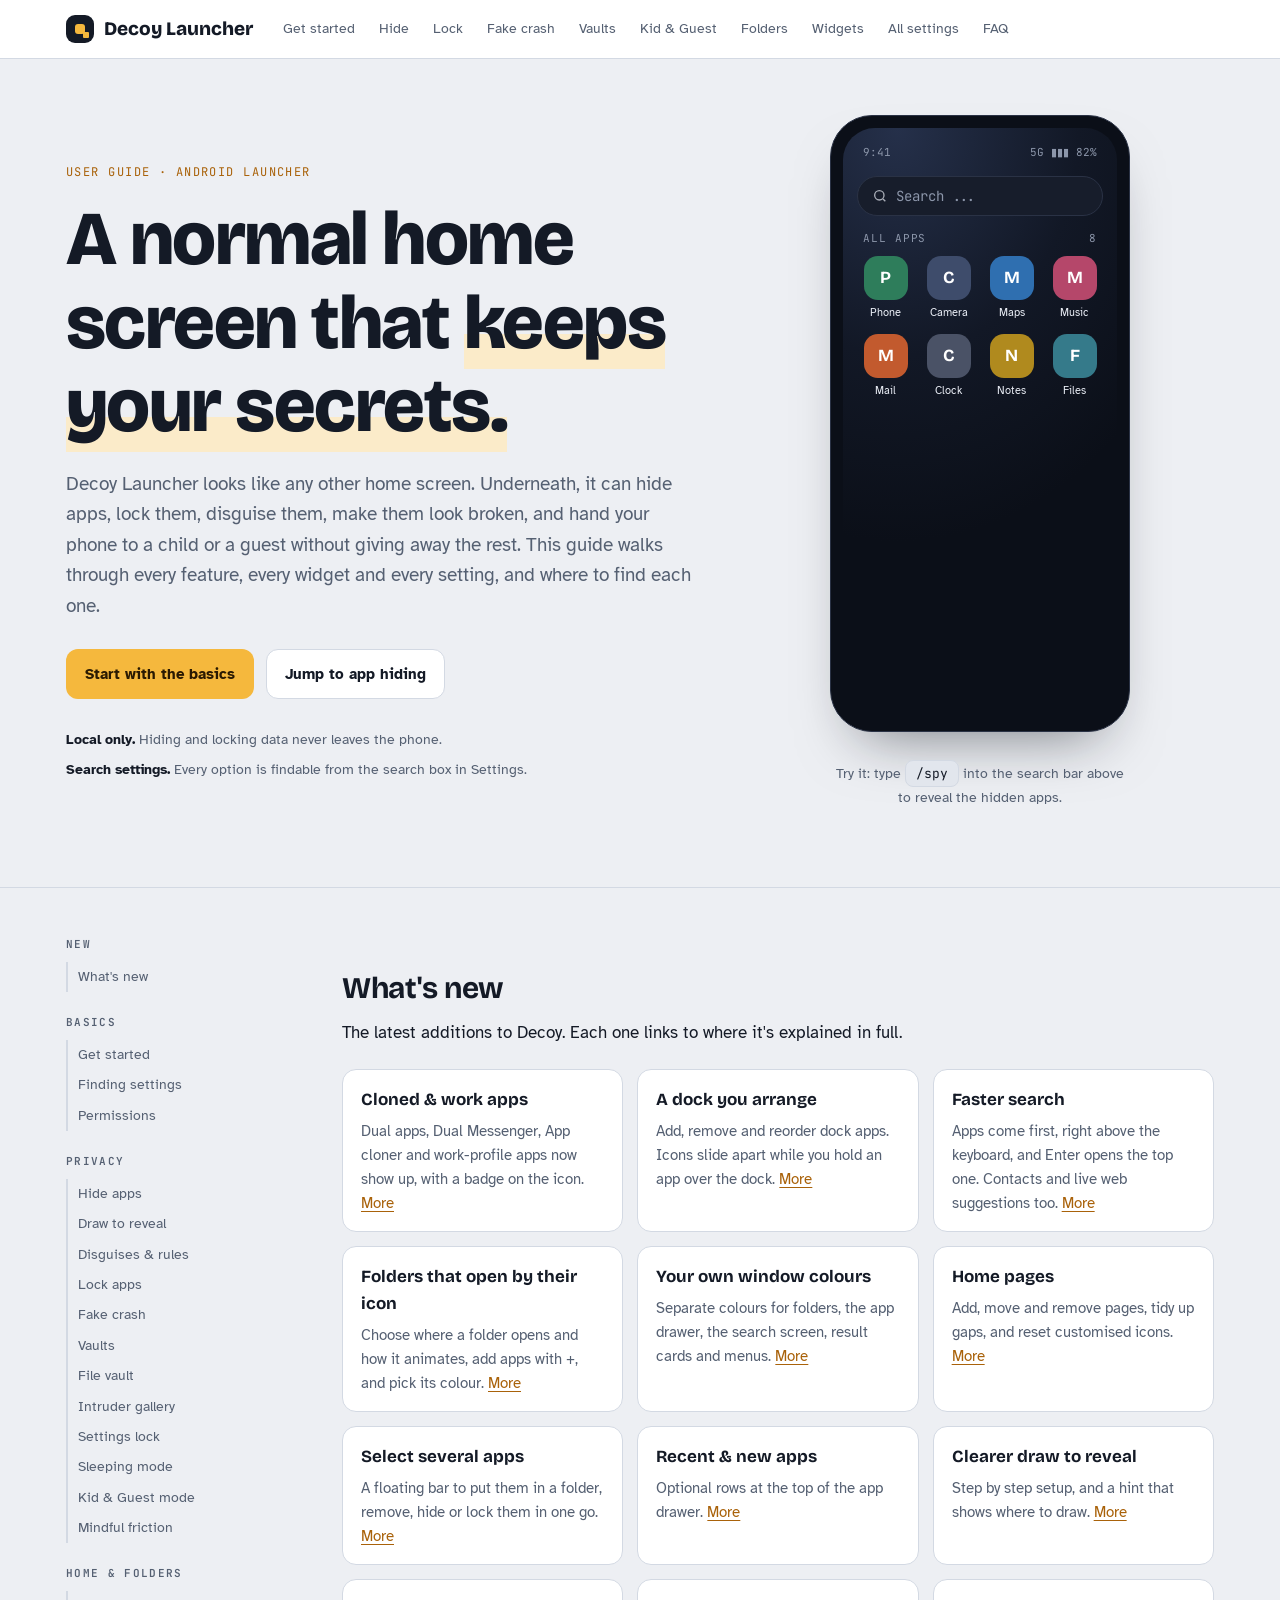
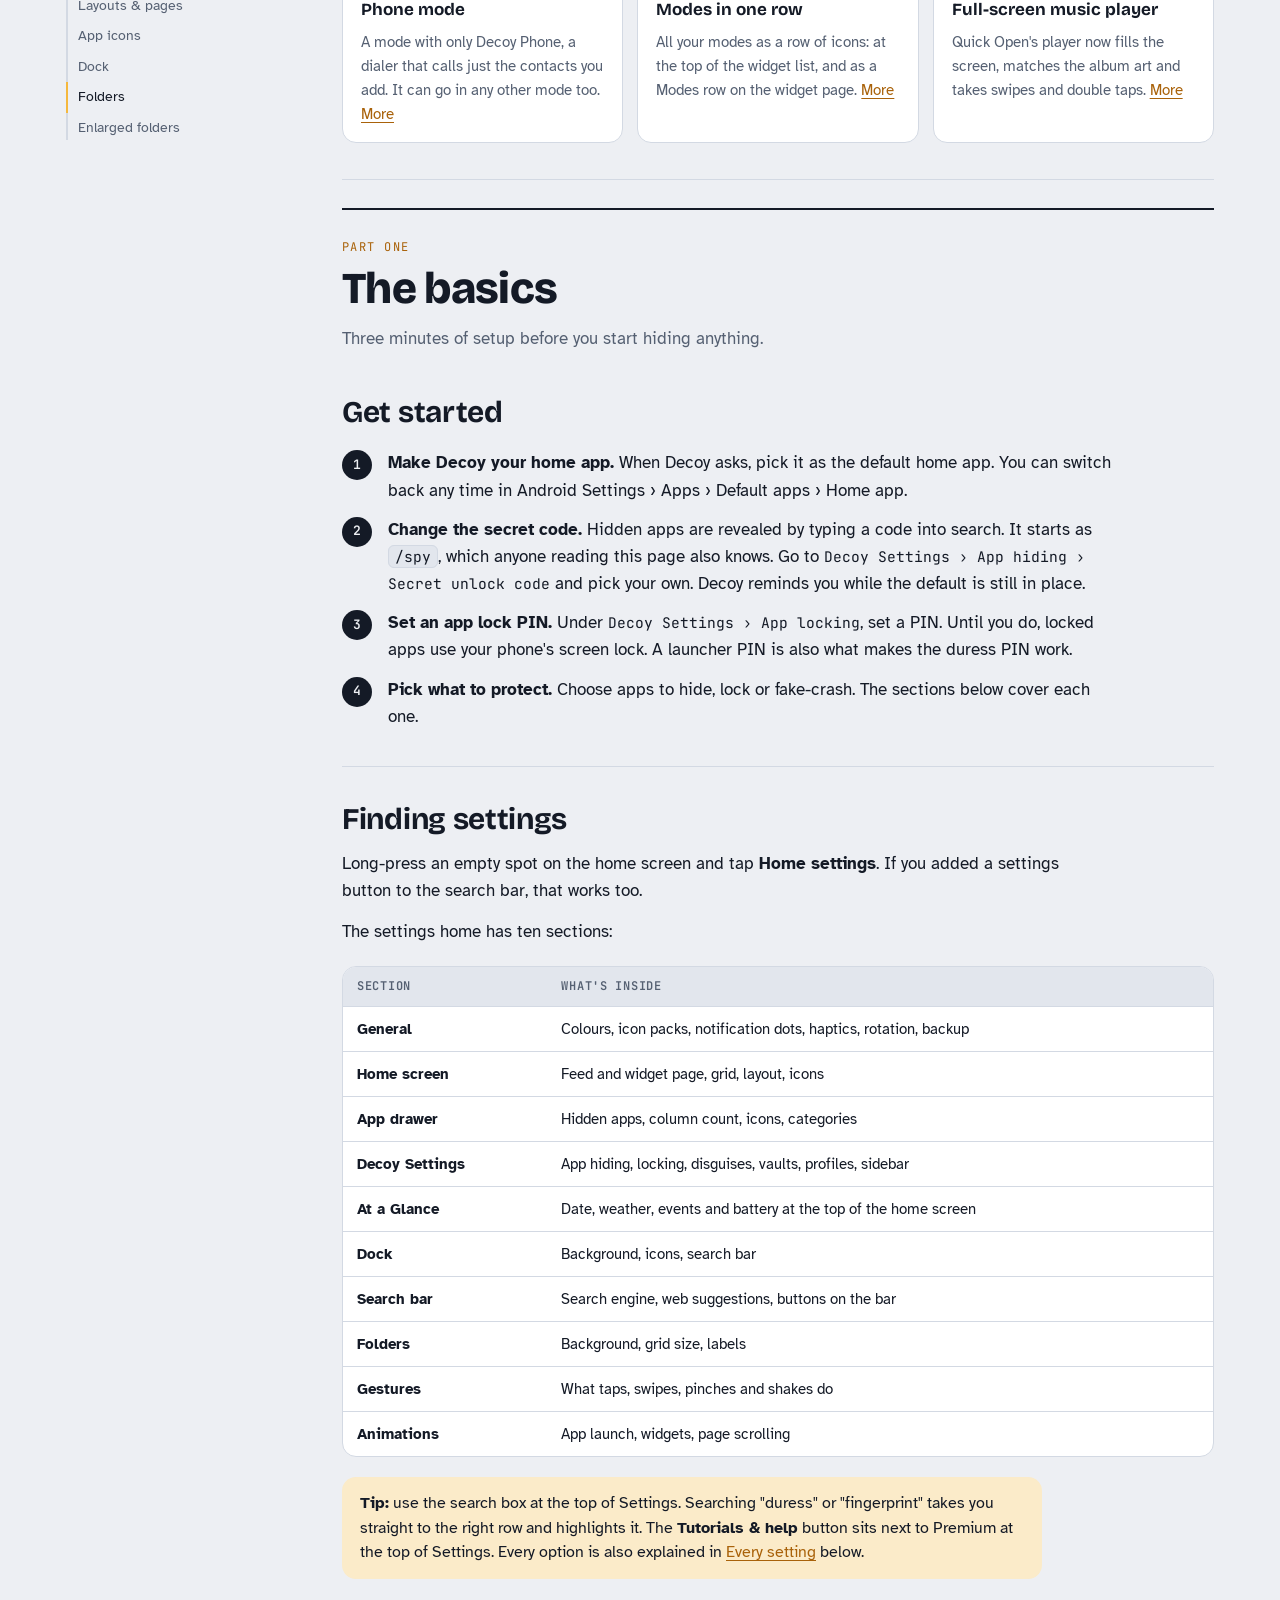
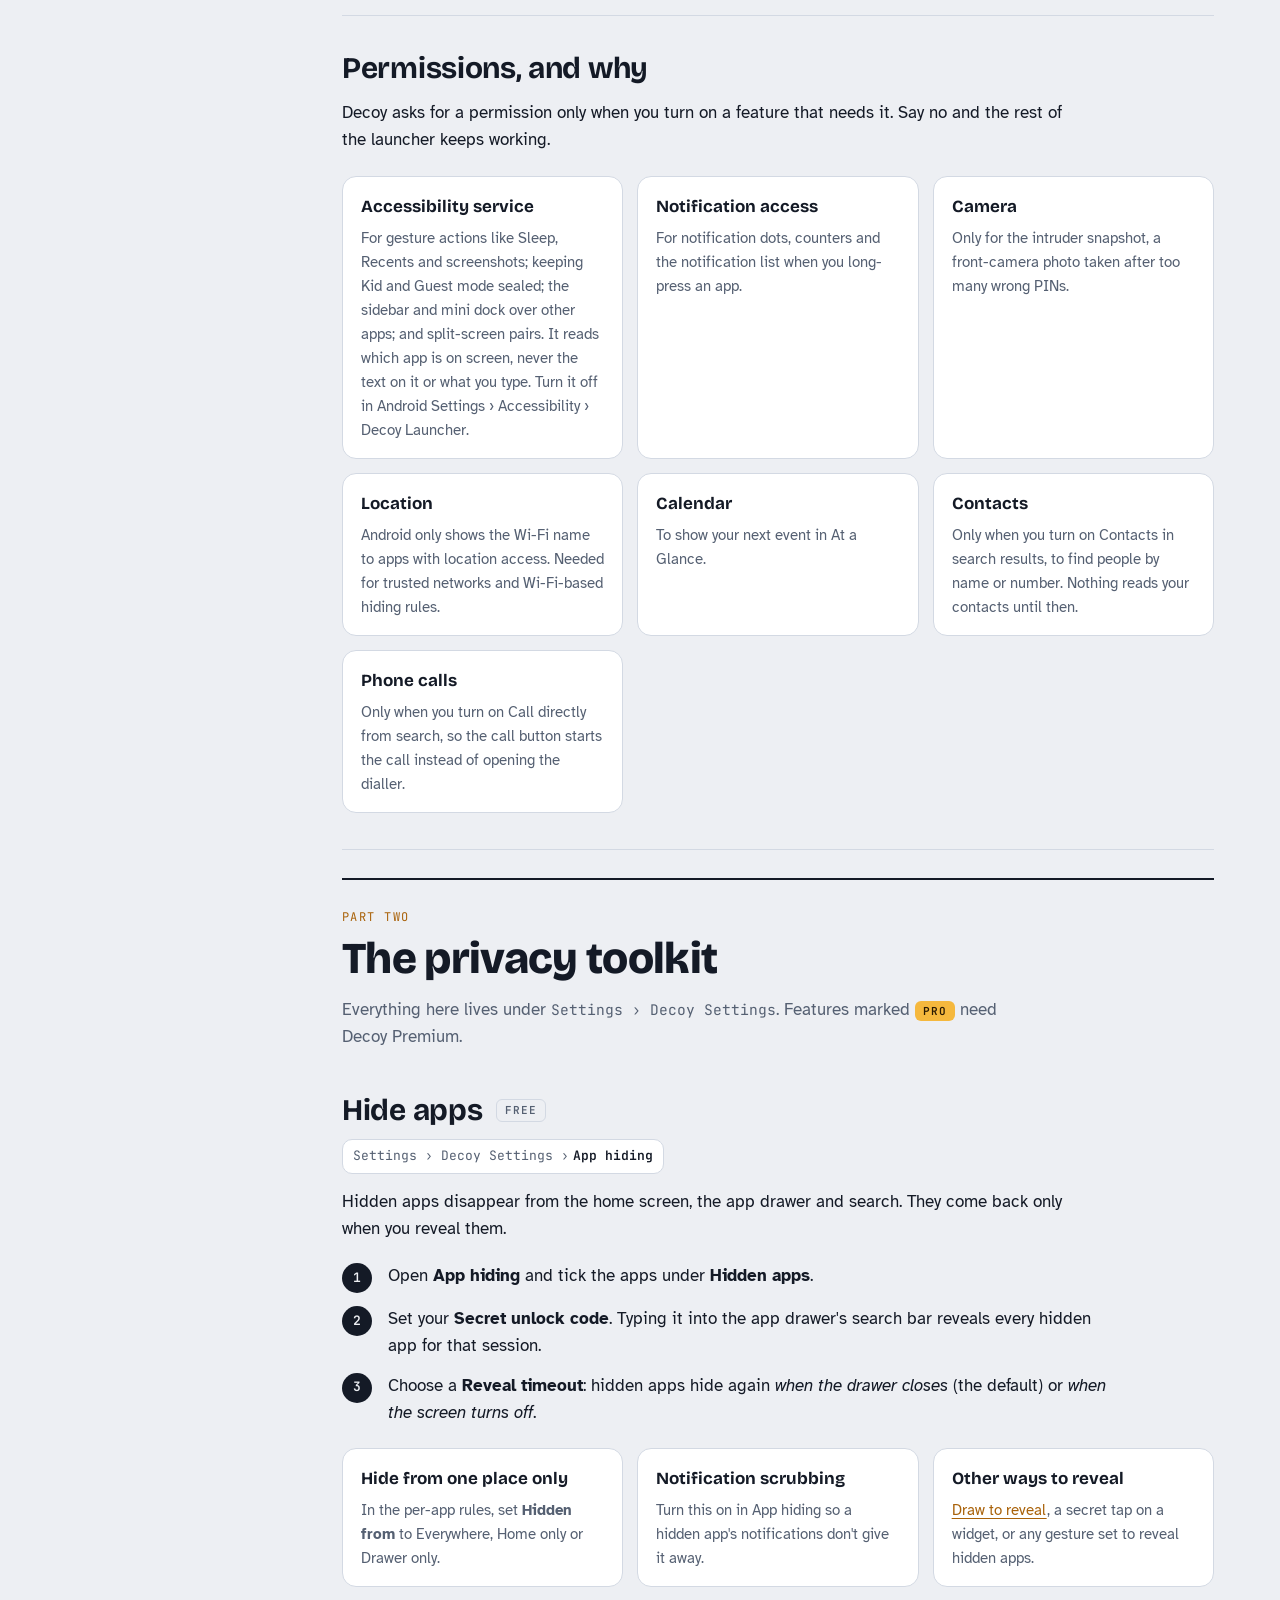
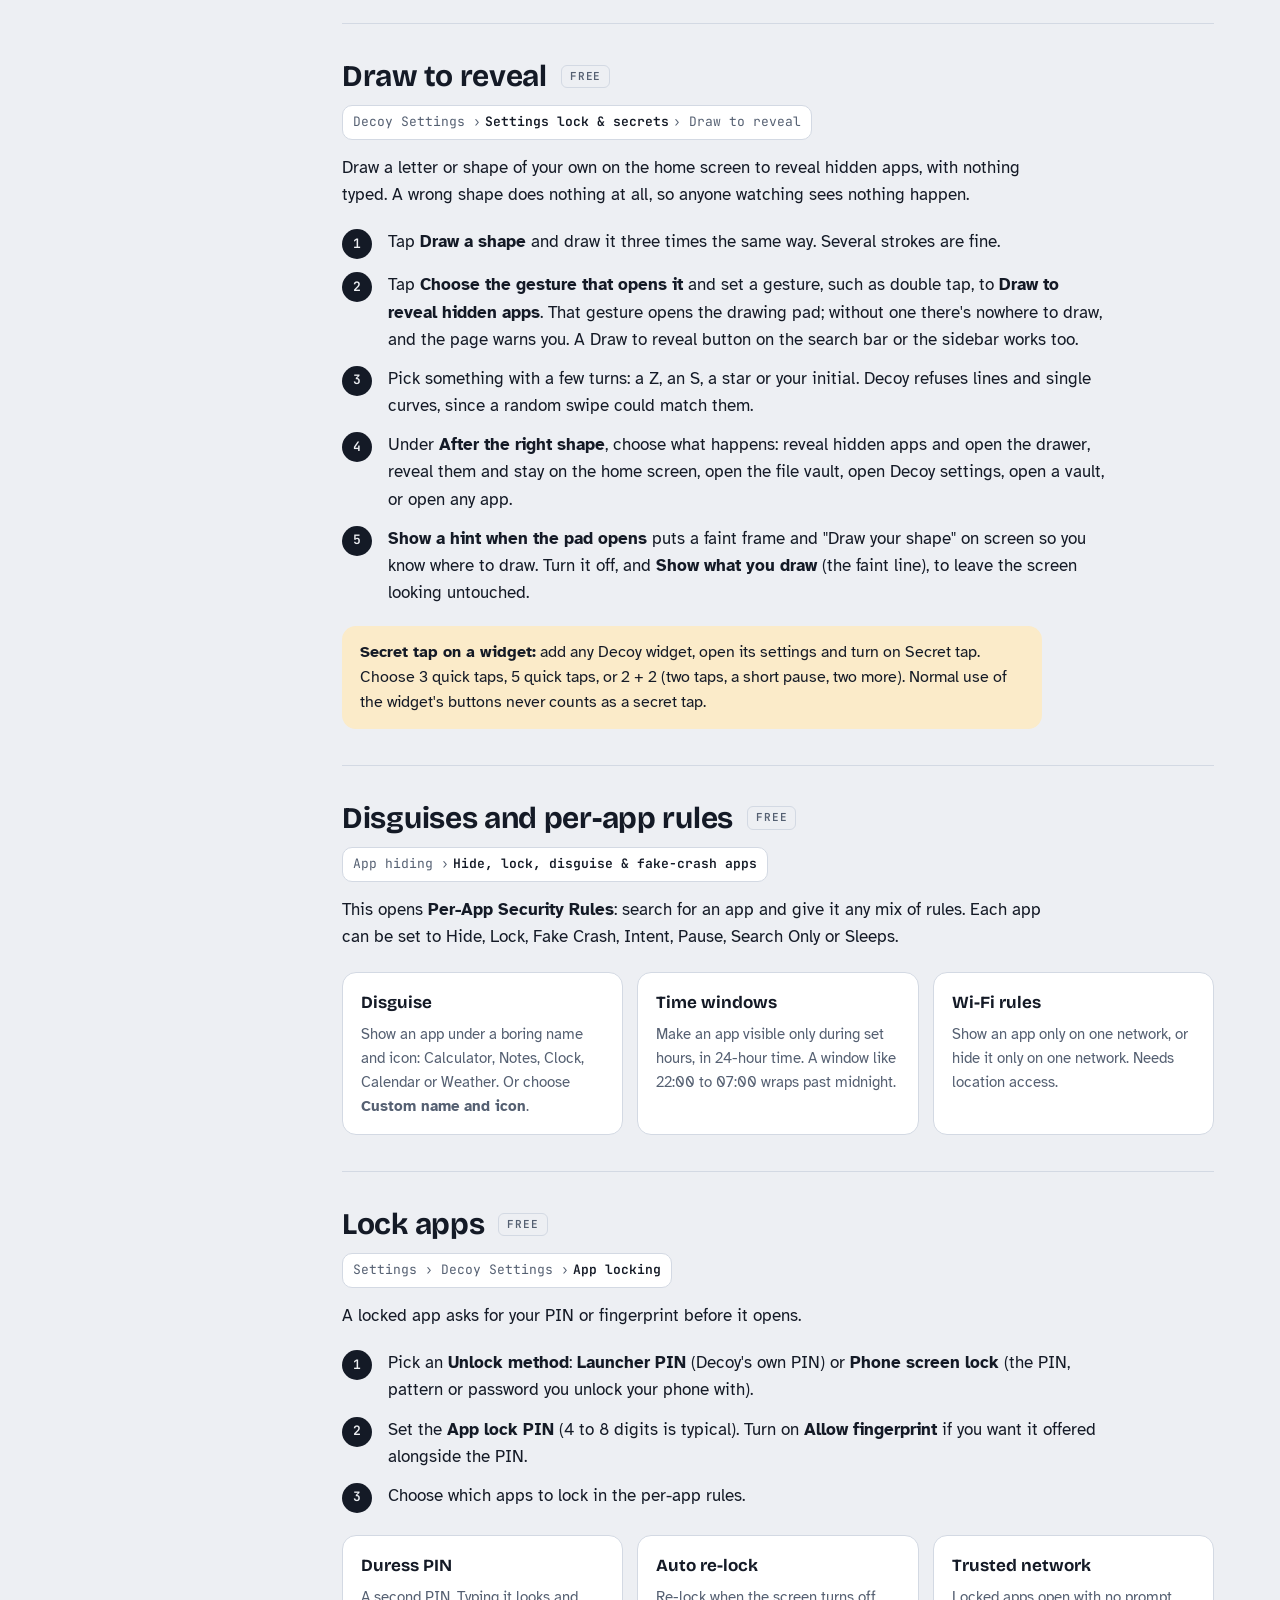
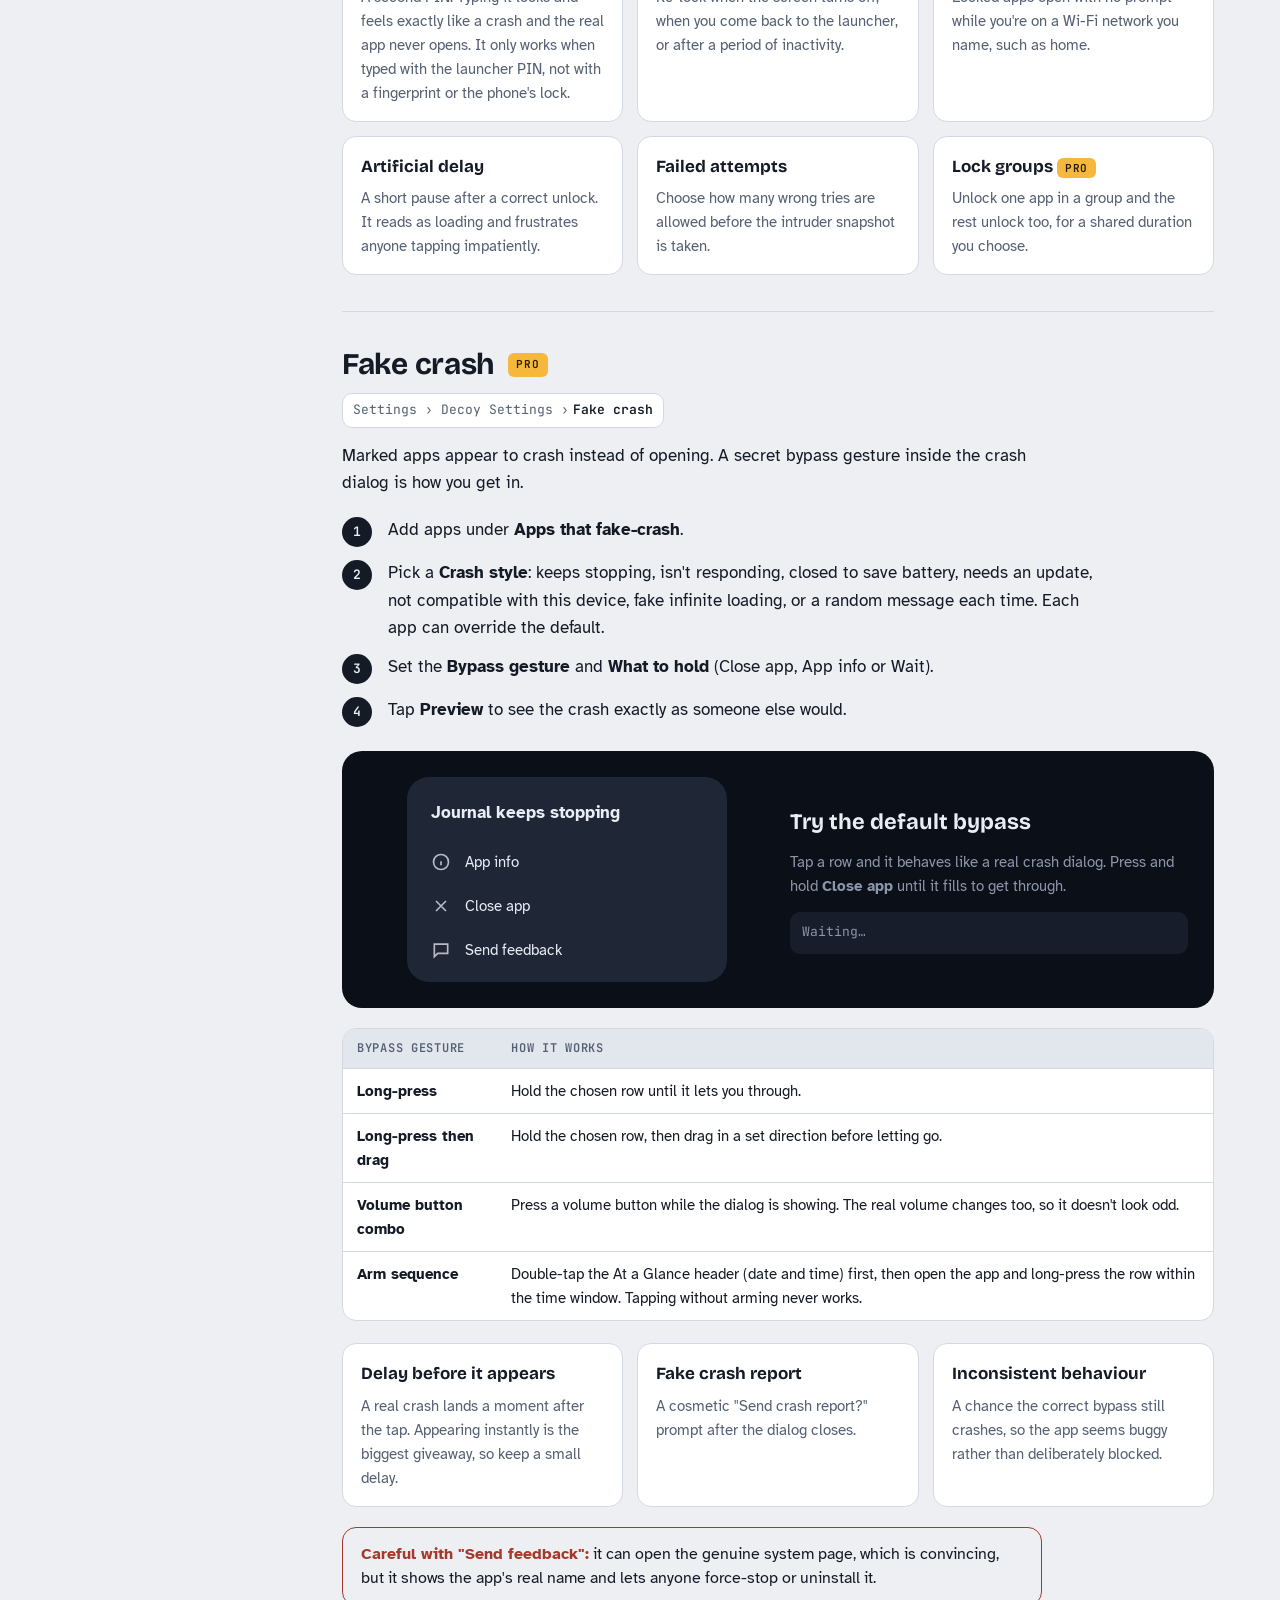
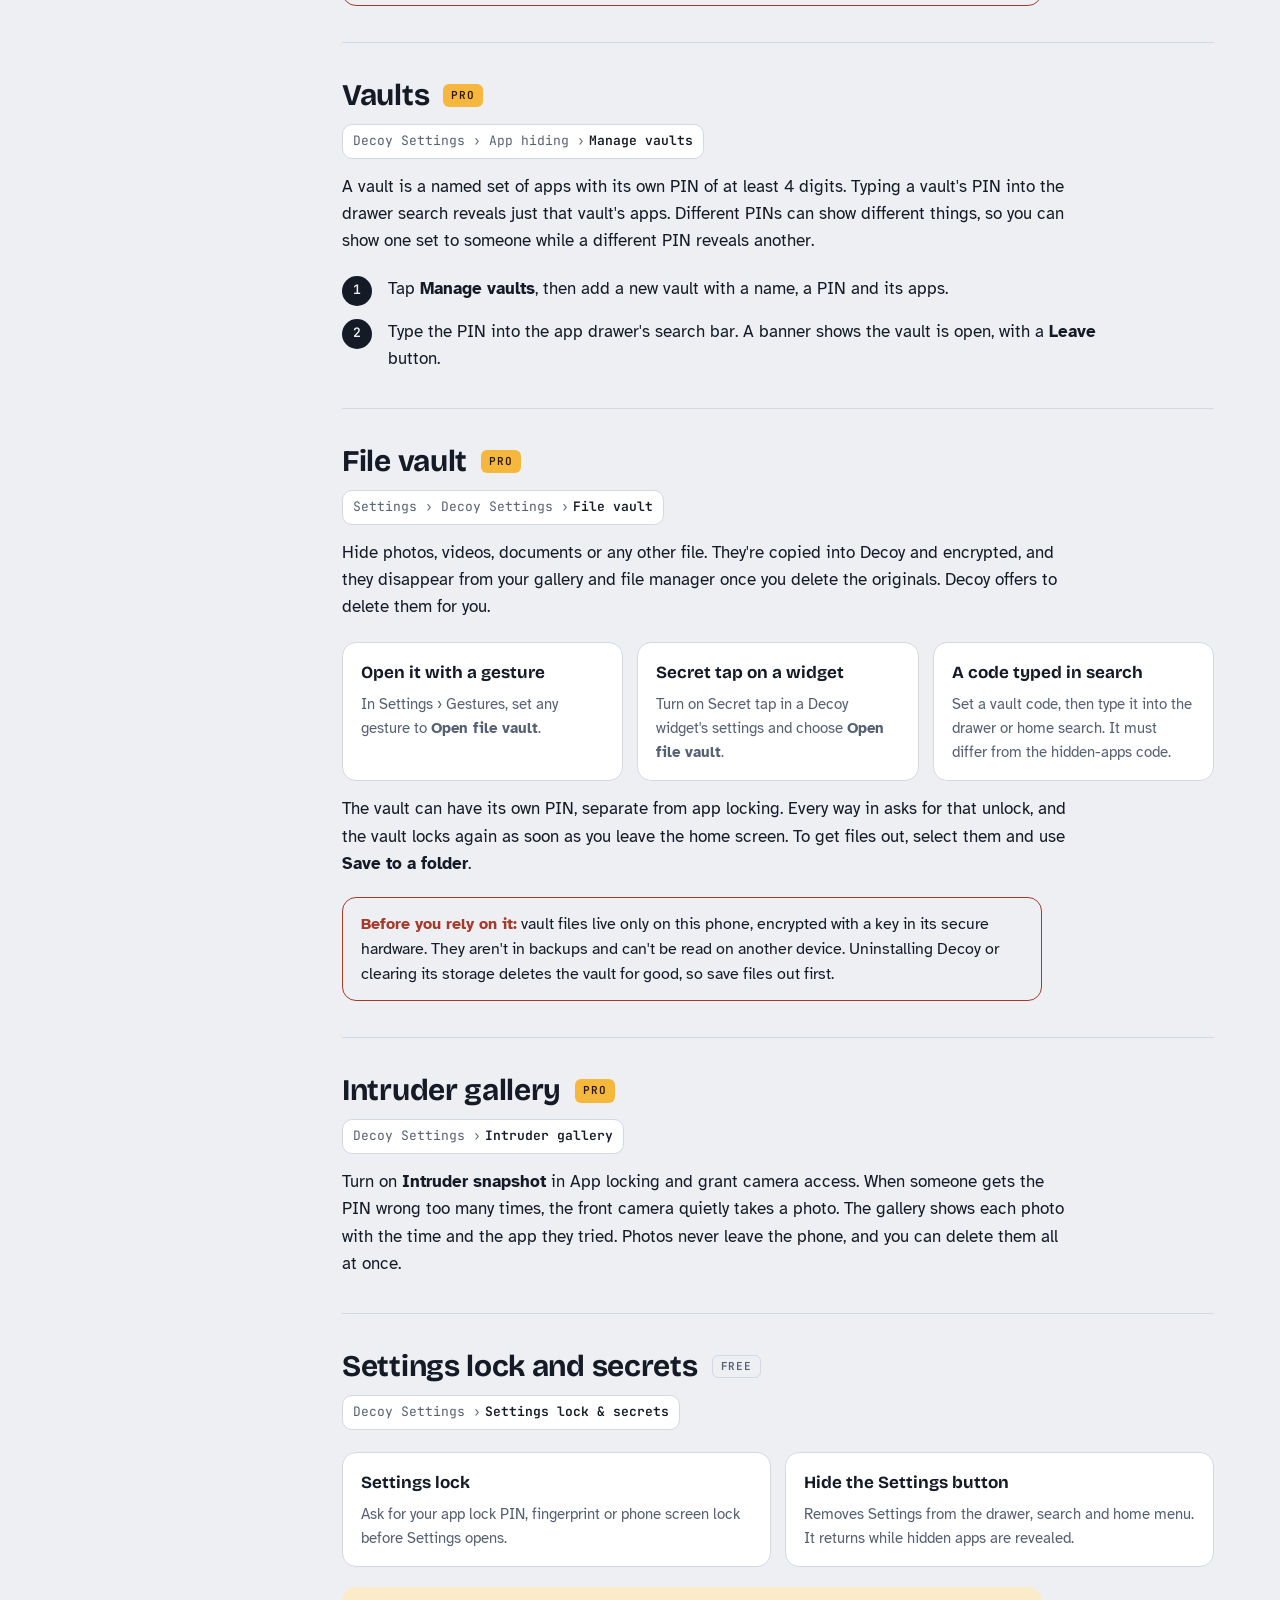
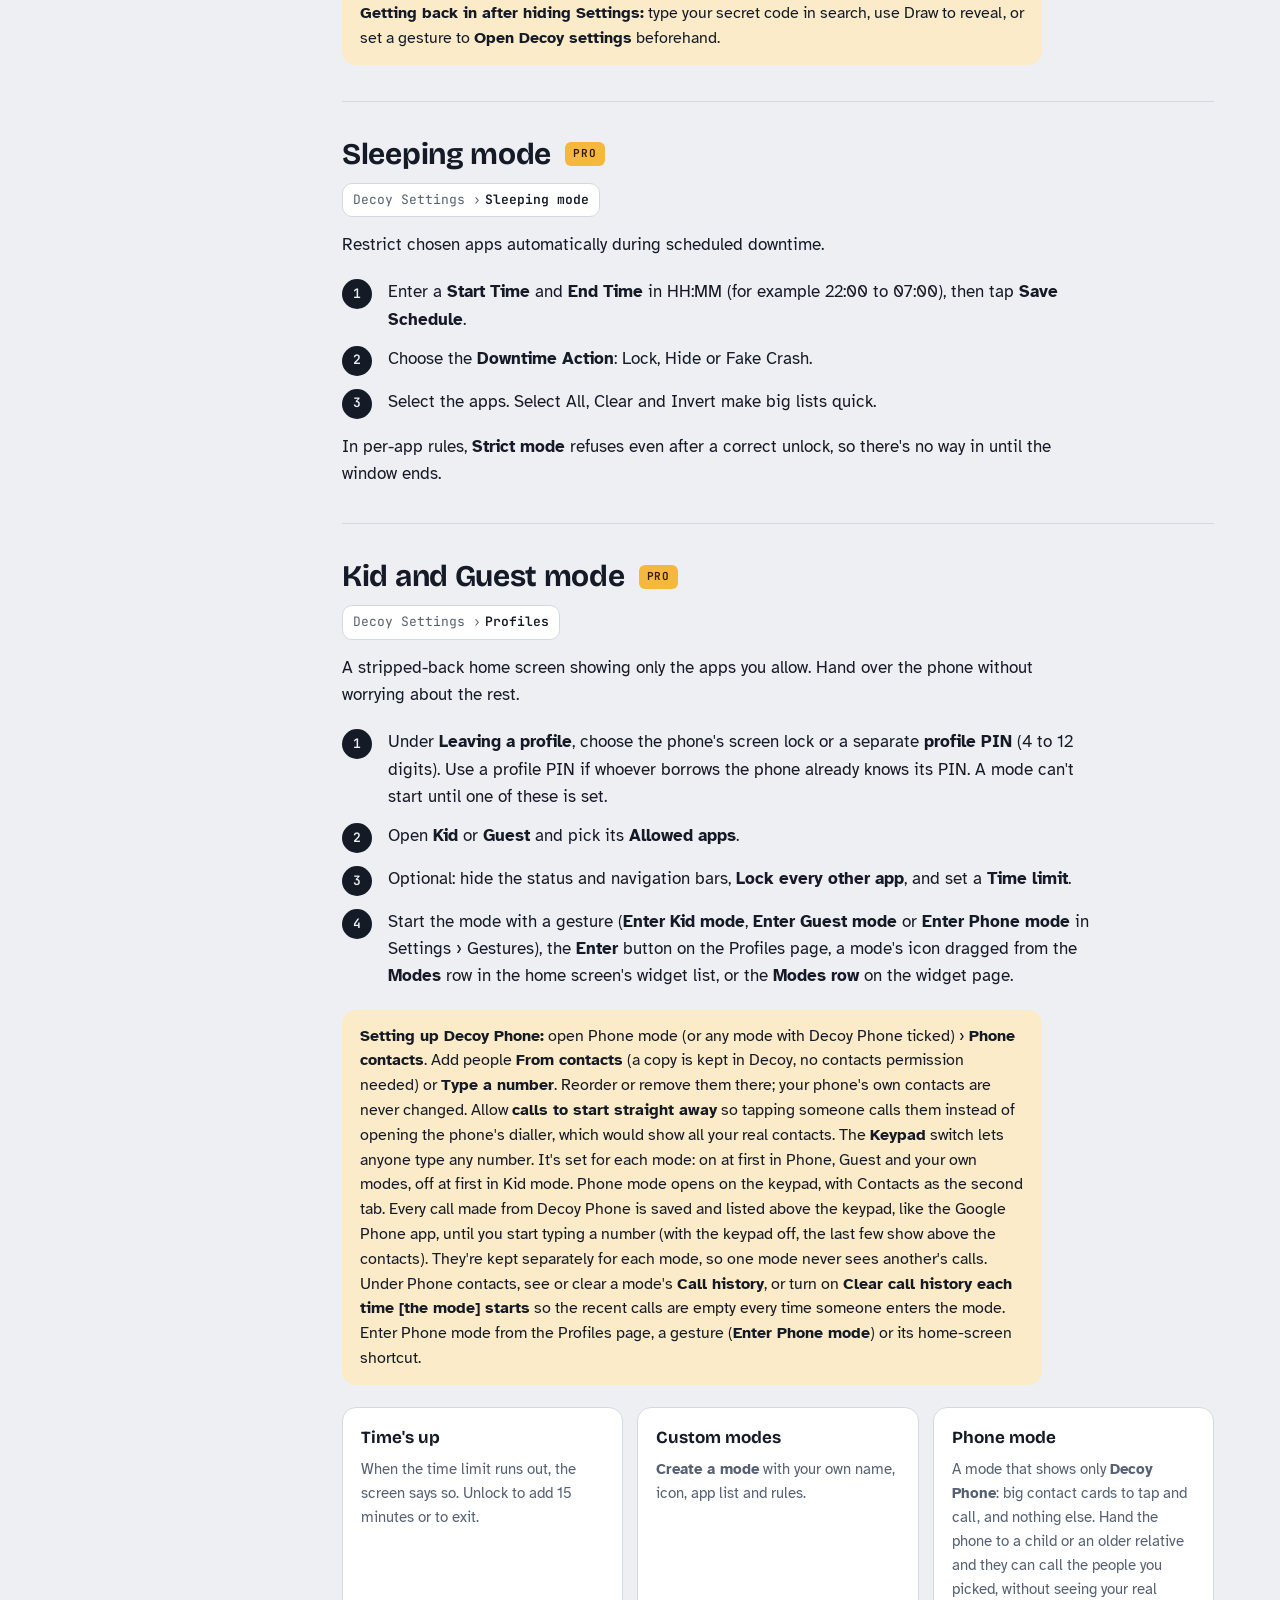
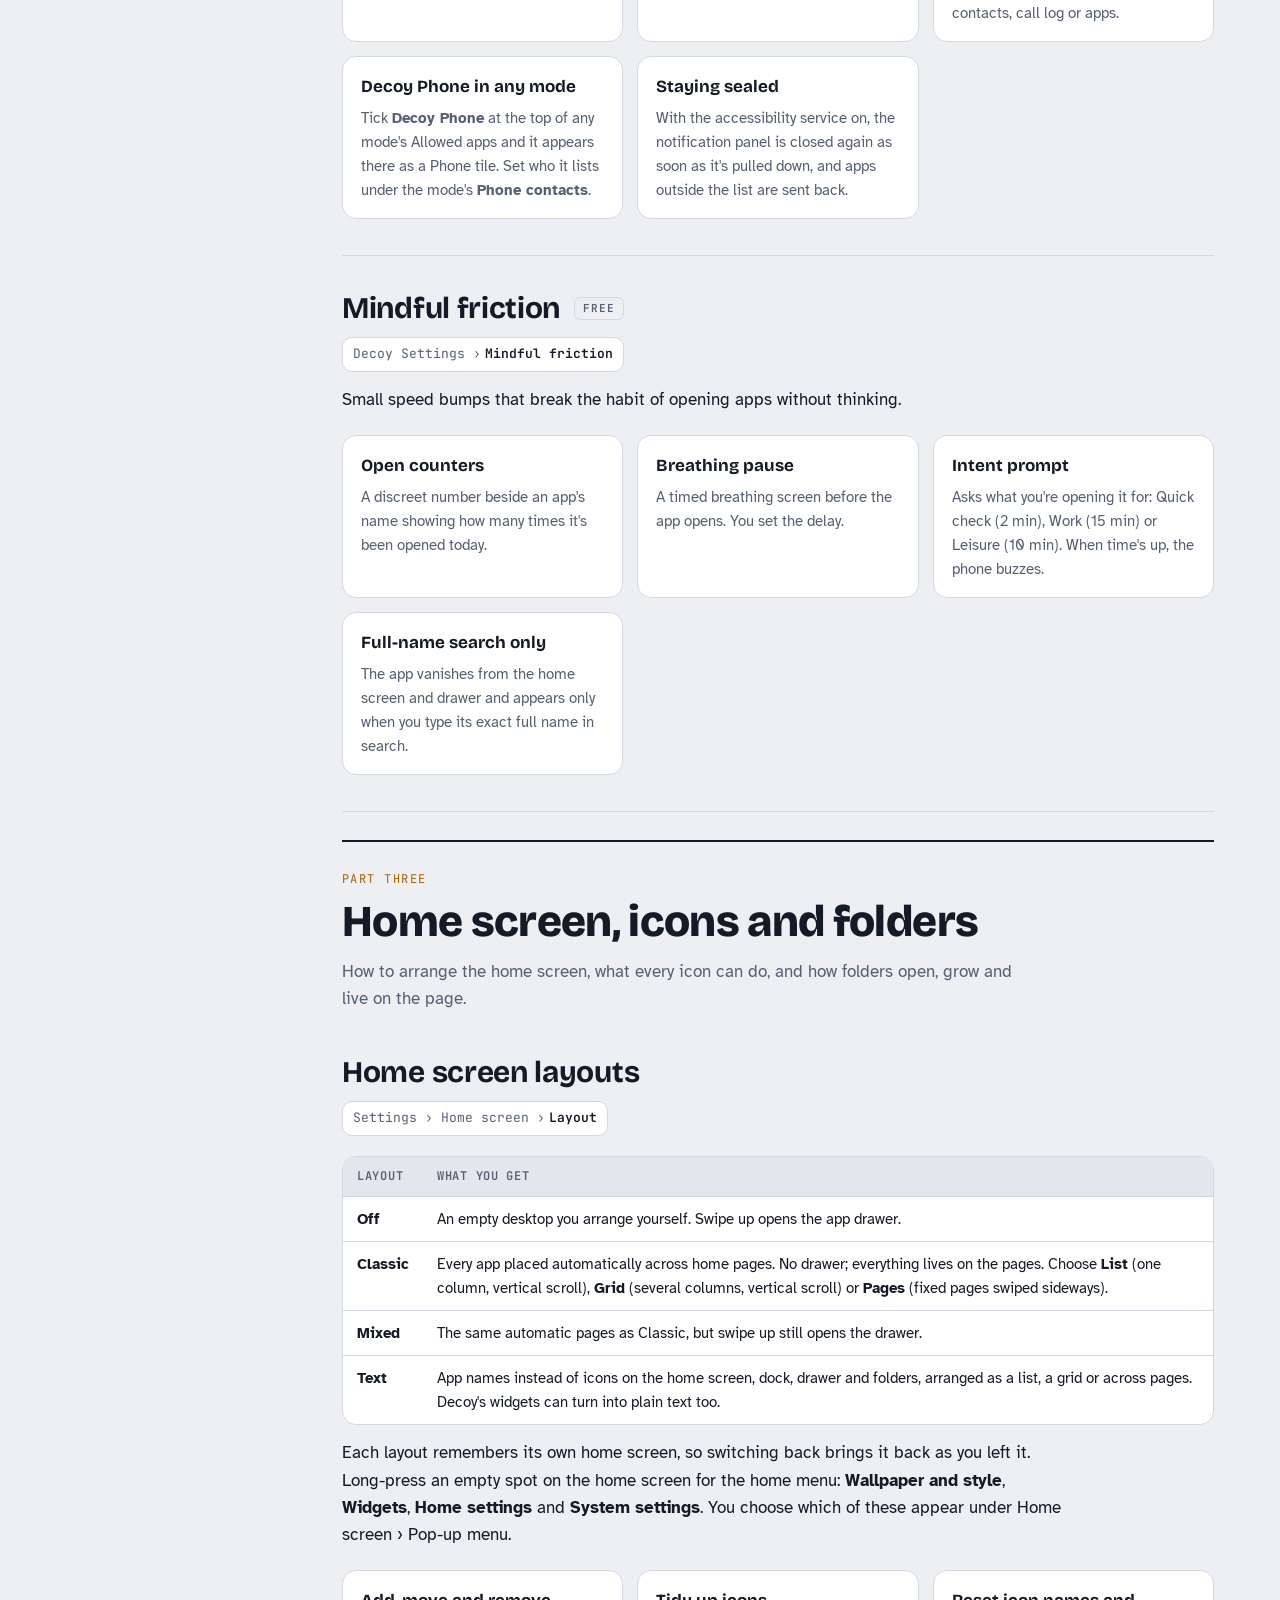
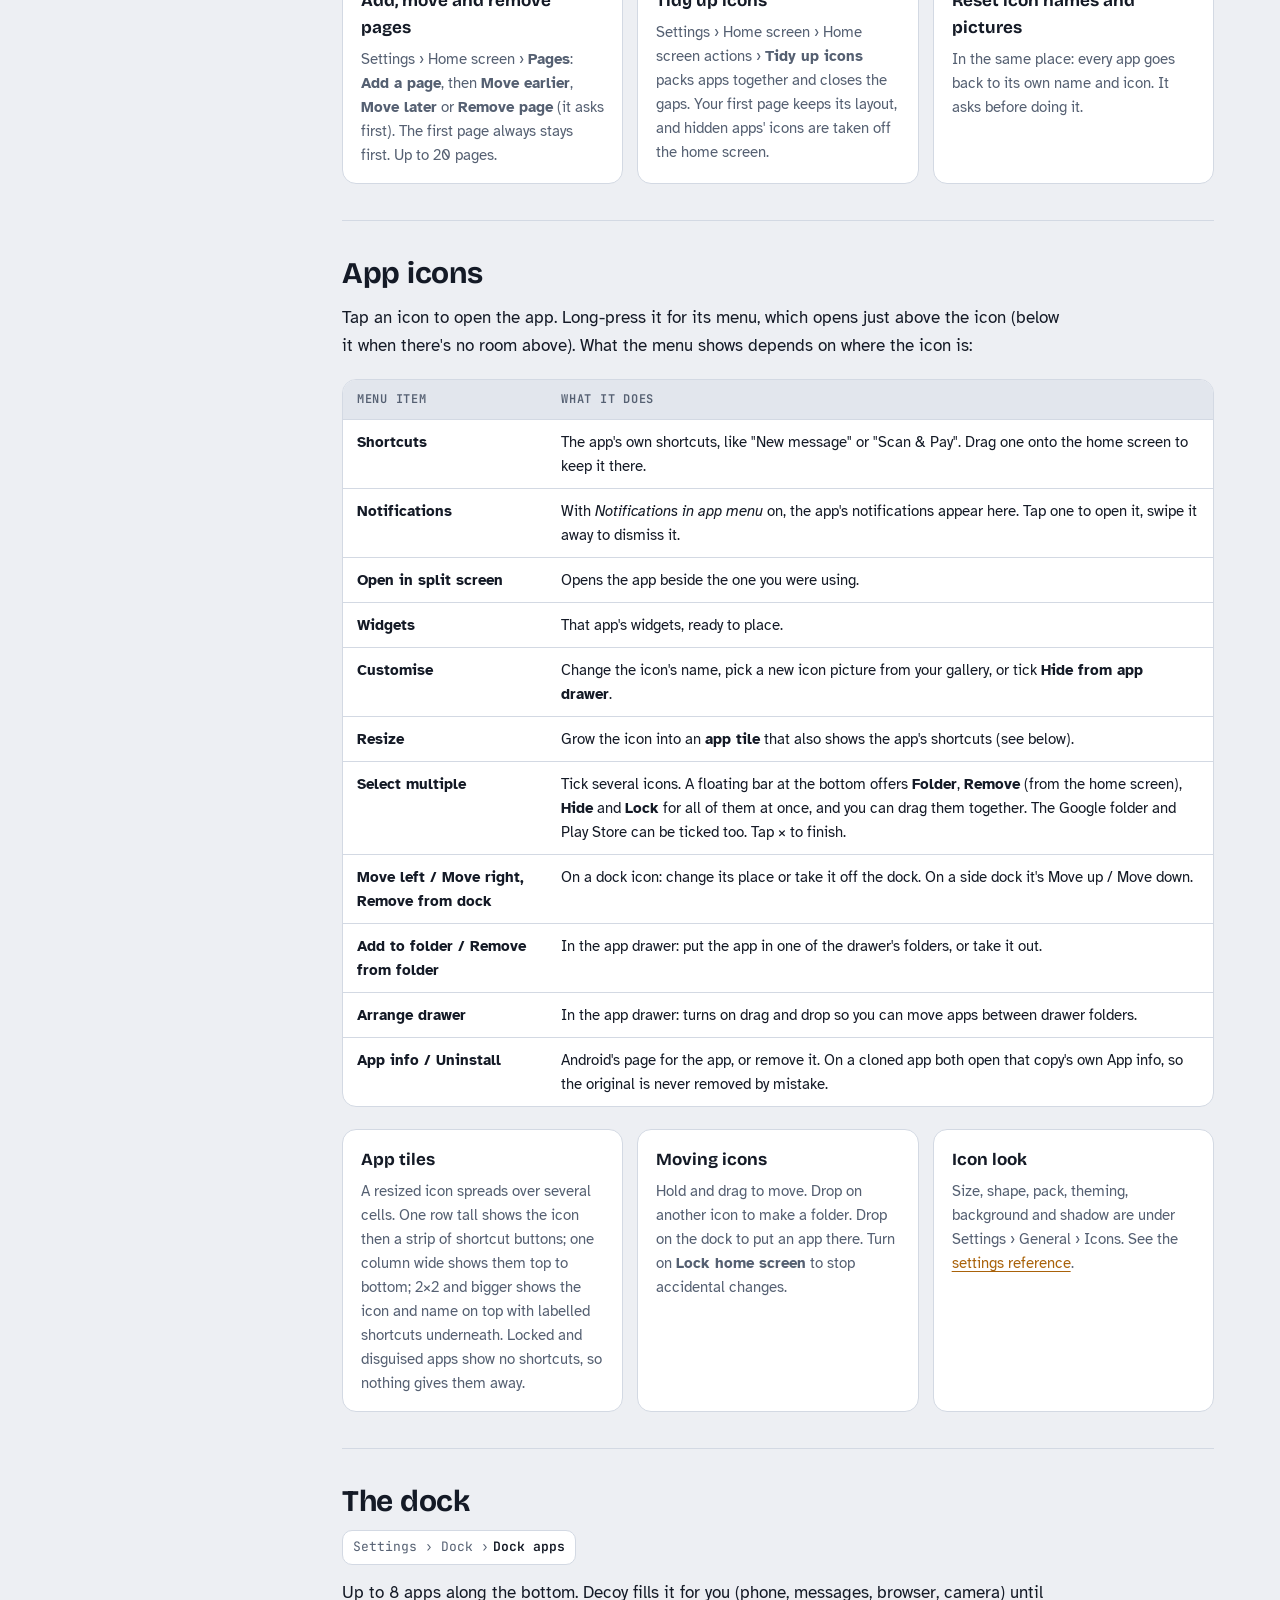
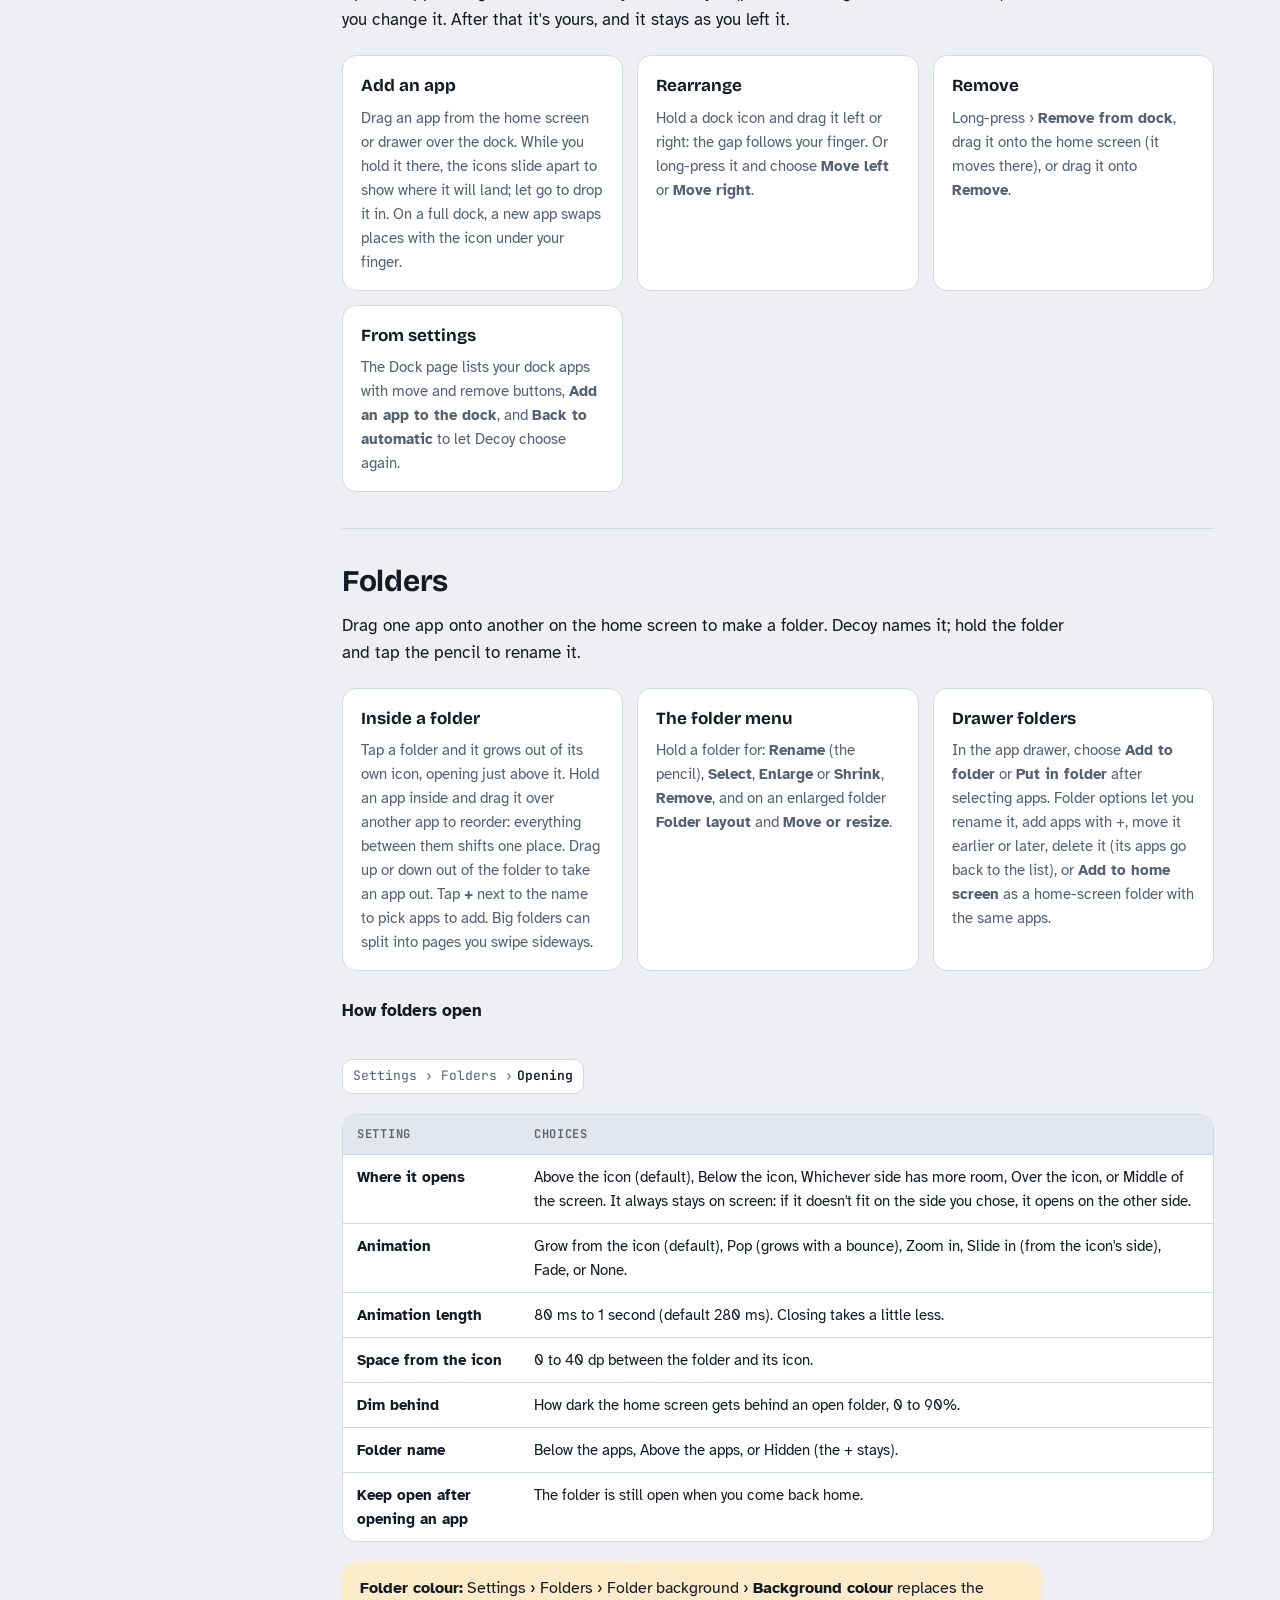
==== commit 2ff2b18d: "Update index.html" ====
--- a/index.html
+++ b/index.html
@@ -329,6 +329,8 @@
           <div class="card"><h4>Select several apps</h4><p>A floating bar to put them in a folder, remove, hide or lock them in one go. <a href="#icons">More</a></p></div>
           <div class="card"><h4>Recent &amp; new apps</h4><p>Optional rows at the top of the app drawer. <a href="#drawer">More</a></p></div>
           <div class="card"><h4>Clearer draw to reveal</h4><p>Step by step setup, and a hint that shows where to draw. <a href="#draw">More</a></p></div>
+          <div class="card"><h4>Phone mode</h4><p>A mode with only Decoy Phone, a dialer that calls just the contacts you add. It can go in any other mode too. <a href="#profiles">More</a></p></div>
+          <div class="card"><h4>Modes in one row</h4><p>All your modes as a row of icons: at the top of the widget list, and as a Modes row on the widget page. <a href="#widgets">More</a></p></div>
           <div class="card"><h4>Full-screen music player</h4><p>Quick Open's player now fills the screen, matches the album art and takes swipes and double taps. <a href="#widget-list">More</a></p></div>
         </div>
       </section>
@@ -384,6 +386,7 @@
           <div class="card"><h4>Location</h4><p>Android only shows the Wi-Fi name to apps with location access. Needed for trusted networks and Wi-Fi-based hiding rules.</p></div>
           <div class="card"><h4>Calendar</h4><p>To show your next event in At a Glance.</p></div>
           <div class="card"><h4>Contacts</h4><p>Only when you turn on Contacts in search results, to find people by name or number. Nothing reads your contacts until then.</p></div>
+          <div class="card"><h4>Phone calls</h4><p>Only when you turn on Call directly from search, so the call button starts the call instead of opening the dialler.</p></div>
         </div>
       </section>
     </div>
@@ -557,11 +560,14 @@
           <li><div>Under <b>Leaving a profile</b>, choose the phone's screen lock or a separate <b>profile PIN</b> (4 to 12 digits). Use a profile PIN if whoever borrows the phone already knows its PIN. A mode can't start until one of these is set.</div></li>
           <li><div>Open <b>Kid</b> or <b>Guest</b> and pick its <b>Allowed apps</b>.</div></li>
           <li><div>Optional: hide the status and navigation bars, <b>Lock every other app</b>, and set a <b>Time limit</b>.</div></li>
-          <li><div>Start the mode with a gesture (<b>Enter Kid mode</b> or <b>Enter Guest mode</b> in Settings › Gestures) or tap <b>Add Widget to Home</b> to put a shortcut on your home screen.</div></li>
+          <li><div>Start the mode with a gesture (<b>Enter Kid mode</b>, <b>Enter Guest mode</b> or <b>Enter Phone mode</b> in Settings › Gestures), the <b>Enter</b> button on the Profiles page, a mode's icon dragged from the <b>Modes</b> row in the home screen's widget list, or the <b>Modes row</b> on the widget page.</div></li>
         </ol>
+        <div class="note"><b>Setting up Decoy Phone:</b> open Phone mode (or any mode with Decoy Phone ticked) › <b>Phone contacts</b>. Add people <b>From contacts</b> (a copy is kept in Decoy, no contacts permission needed) or <b>Type a number</b>. Reorder or remove them there; your phone's own contacts are never changed. Allow <b>calls to start straight away</b> so tapping someone calls them instead of opening the phone's dialler, which would show all your real contacts. The <b>Keypad</b> switch lets anyone type any number. It's set for each mode: on at first in Phone, Guest and your own modes, off at first in Kid mode. Phone mode opens on the keypad, with Contacts as the second tab. Every call made from Decoy Phone is saved and listed above the keypad, like the Google Phone app, until you start typing a number (with the keypad off, the last few show above the contacts). They're kept separately for each mode, so one mode never sees another's calls. Under Phone contacts, see or clear a mode's <b>Call history</b>, or turn on <b>Clear call history each time [the mode] starts</b> so the recent calls are empty every time someone enters the mode. Enter Phone mode from the Profiles page, a gesture (<b>Enter Phone mode</b>) or its home-screen shortcut.</div>
         <div class="cols">
           <div class="card"><h4>Time's up</h4><p>When the time limit runs out, the screen says so. Unlock to add 15 minutes or to exit.</p></div>
           <div class="card"><h4>Custom modes</h4><p><b>Create a mode</b> with your own name, icon, app list and rules.</p></div>
+          <div class="card"><h4>Phone mode</h4><p>A mode that shows only <b>Decoy Phone</b>: big contact cards to tap and call, and nothing else. Hand the phone to a child or an older relative and they can call the people you picked, without seeing your real contacts, call log or apps.</p></div>
+          <div class="card"><h4>Decoy Phone in any mode</h4><p>Tick <b>Decoy Phone</b> at the top of any mode's Allowed apps and it appears there as a Phone tile. Set who it lists under the mode's <b>Phone contacts</b>.</p></div>
           <div class="card"><h4>Staying sealed</h4><p>With the accessibility service on, the notification panel is closed again as soon as it's pulled down, and apps outside the list are sent back.</p></div>
         </div>
       </section>
@@ -725,7 +731,7 @@
           <thead><tr><th>Result</th><th>What you get</th></tr></thead>
           <tbody>
             <tr><td><b>Apps &amp; shortcuts</b></td><td>With notification dots, like everywhere else.</td></tr>
-            <tr><td><b>Contacts</b></td><td>Off until you turn it on, which asks for access to contacts. Find people by name or by 3+ digits of their number, with their photo, and <b>call</b> or <b>message</b> buttons. Call opens the dialler with the number in; it never calls by itself.</td></tr>
+            <tr><td><b>Contacts</b></td><td>Off until you turn it on, which asks for access to contacts. Find people by name or by 3+ digits of their number, with their photo, and <b>call</b> or <b>message</b> buttons. Call opens the dialler with the number in. Turn on <b>Call directly from search</b> (it asks for permission to make calls) and the call starts straight away. Emergency numbers always go to the dialler.</td></tr>
             <tr><td><b>Web search</b></td><td>"Search Web" with the engine you picked under Search engine.</td></tr>
             <tr><td><b>Suggestions while typing</b></td><td>The engine's own suggestions appear above "Search Web" a moment after you stop typing. Tap one to search it, or ↖ to put it in the search box. Startpage, Mojeek, SearXNG and Baidu don't offer them.</td></tr>
             <tr><td><b>Android settings</b></td><td>Wi-Fi, Bluetooth, display and so on. Off by default.</td></tr>
@@ -778,7 +784,7 @@
       <section class="feat" id="widgets">
         <div class="feat-head"><h3>Adding and editing widgets</h3></div>
         <ol class="steps">
-          <li><div>Long-press an empty spot on the home screen and tap <b>Widgets</b>. Decoy's widgets come first, grouped as Productivity, Shortcuts &amp; files, Phone &amp; system, Connections, Money, Media, Fun and Profiles. Every other app's widgets follow. Search at the top finds any of them.</div></li>
+          <li><div>Long-press an empty spot on the home screen and tap <b>Widgets</b>. At the very top, a <b>Modes</b> row holds Kid, Guest, Phone and your own modes as round icons (it scrolls sideways); drag one onto the home screen for a one-tap way into that mode. Decoy's widgets come next, grouped as Productivity, Shortcuts &amp; files, Phone &amp; system, Connections, Money, Media and Fun. Every other app's widgets follow. Search at the top finds any of them.</div></li>
           <li><div>Long-press a widget in the list and drop it on the home screen.</div></li>
           <li><div>To change it, long-press the widget on the home screen and tap the gear. To resize it, long-press and drag its edges.</div></li>
         </ol>
@@ -790,7 +796,8 @@
           <div class="card"><h4>Size &amp; tap</h4><p>Width and height in cells. <b>When the widget is tapped</b>: its default, open an app you choose, or nothing. And <b>Secret tap</b>.</p></div>
         </div>
         <div class="note"><b>Secret tap</b> turns any widget into a hidden door. Choose a pattern (3 quick taps, 5 quick taps, or tap-tap, pause, tap-tap) and what it opens: reveal hidden apps, a vault, the file vault, or Decoy settings, after your PIN or fingerprint. Nothing happens on screen otherwise, and normal use of the widget's buttons never counts.</div>
-        <p><b>Widget page:</b> under Home screen › Feed, pick Decoy's widget page. Swipe right from the first home page to open a full column of widgets. Tap <b>Edit</b> there to add, reorder, resize or remove them. It starts with media, batteries, habits, screen time and contacts.</p>
+        <p><b>Widget page:</b> under Home screen › Feed, pick Decoy's widget page. Swipe right from the first home page to open a full column of widgets. Tap <b>+</b> to add widgets and the pencil to reorder, resize or remove them. It starts with media, batteries, habits, screen time and contacts.</p>
+        <div class="note"><b>Modes on the widget page:</b> tap <b>+</b> and pick <b>Modes row</b> (first in the list). It sits under the date as one row of your mode icons, the same card style as the other widgets; tap a mode to enter it. Remove it with the pencil, and add it back from + any time.</div>
       </section>
 
       <section class="feat" id="widget-list">
@@ -1285,7 +1292,7 @@
             <dt>Edge slides</dt><dd>Left and right edges: off, brightness or volume.</dd>
             <dt>Shake phone</dt><dd>An action when you shake the phone on the home screen.</dd>
           </dl>
-          <p class="refnote">Actions you can assign: do nothing; sleep; recents; notification panel; quick settings; split-screen pair; app drawer (with or without search); search screen; your search engine's website; any app; assistant; Kid or Guest mode; draw to reveal; file vault; Decoy settings; widget page; sidebar; torch; screenshot; volume up, down, slider or mute; ring → vibrate → silent; brightness up, down or panel; play/pause, next, previous; power menu; last app; camera; phone; calendar; clock; phone settings; change wallpaper; a quick toggle; open a hidden app.</p>
+          <p class="refnote">Actions you can assign: do nothing; sleep; recents; notification panel; quick settings; split-screen pair; app drawer (with or without search); search screen; your search engine's website; any app; assistant; Kid, Guest or Phone mode; draw to reveal; file vault; Decoy settings; widget page; sidebar; torch; screenshot; volume up, down, slider or mute; ring → vibrate → silent; brightness up, down or panel; play/pause, next, previous; power menu; last app; camera; phone; calendar; clock; phone settings; change wallpaper; a quick toggle; open a hidden app.</p>
         </details>
 
         <details class="refsec">
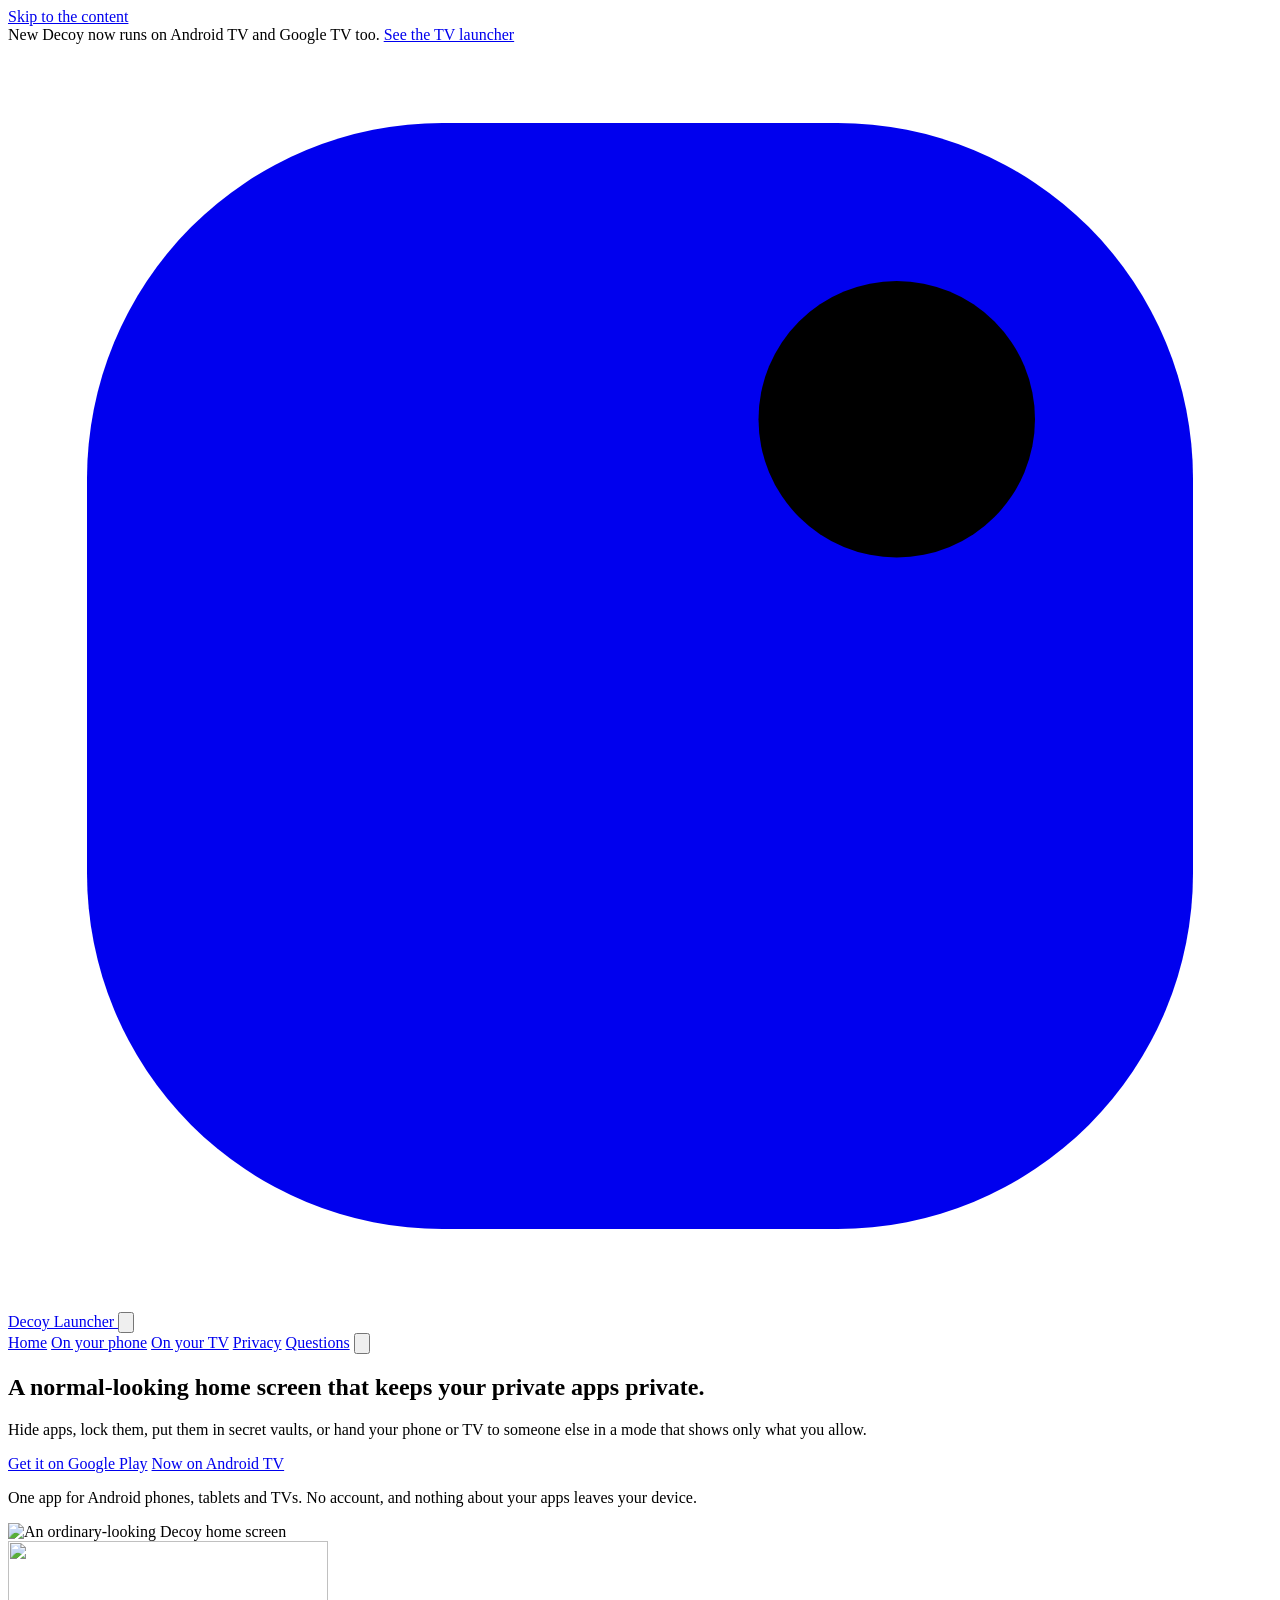
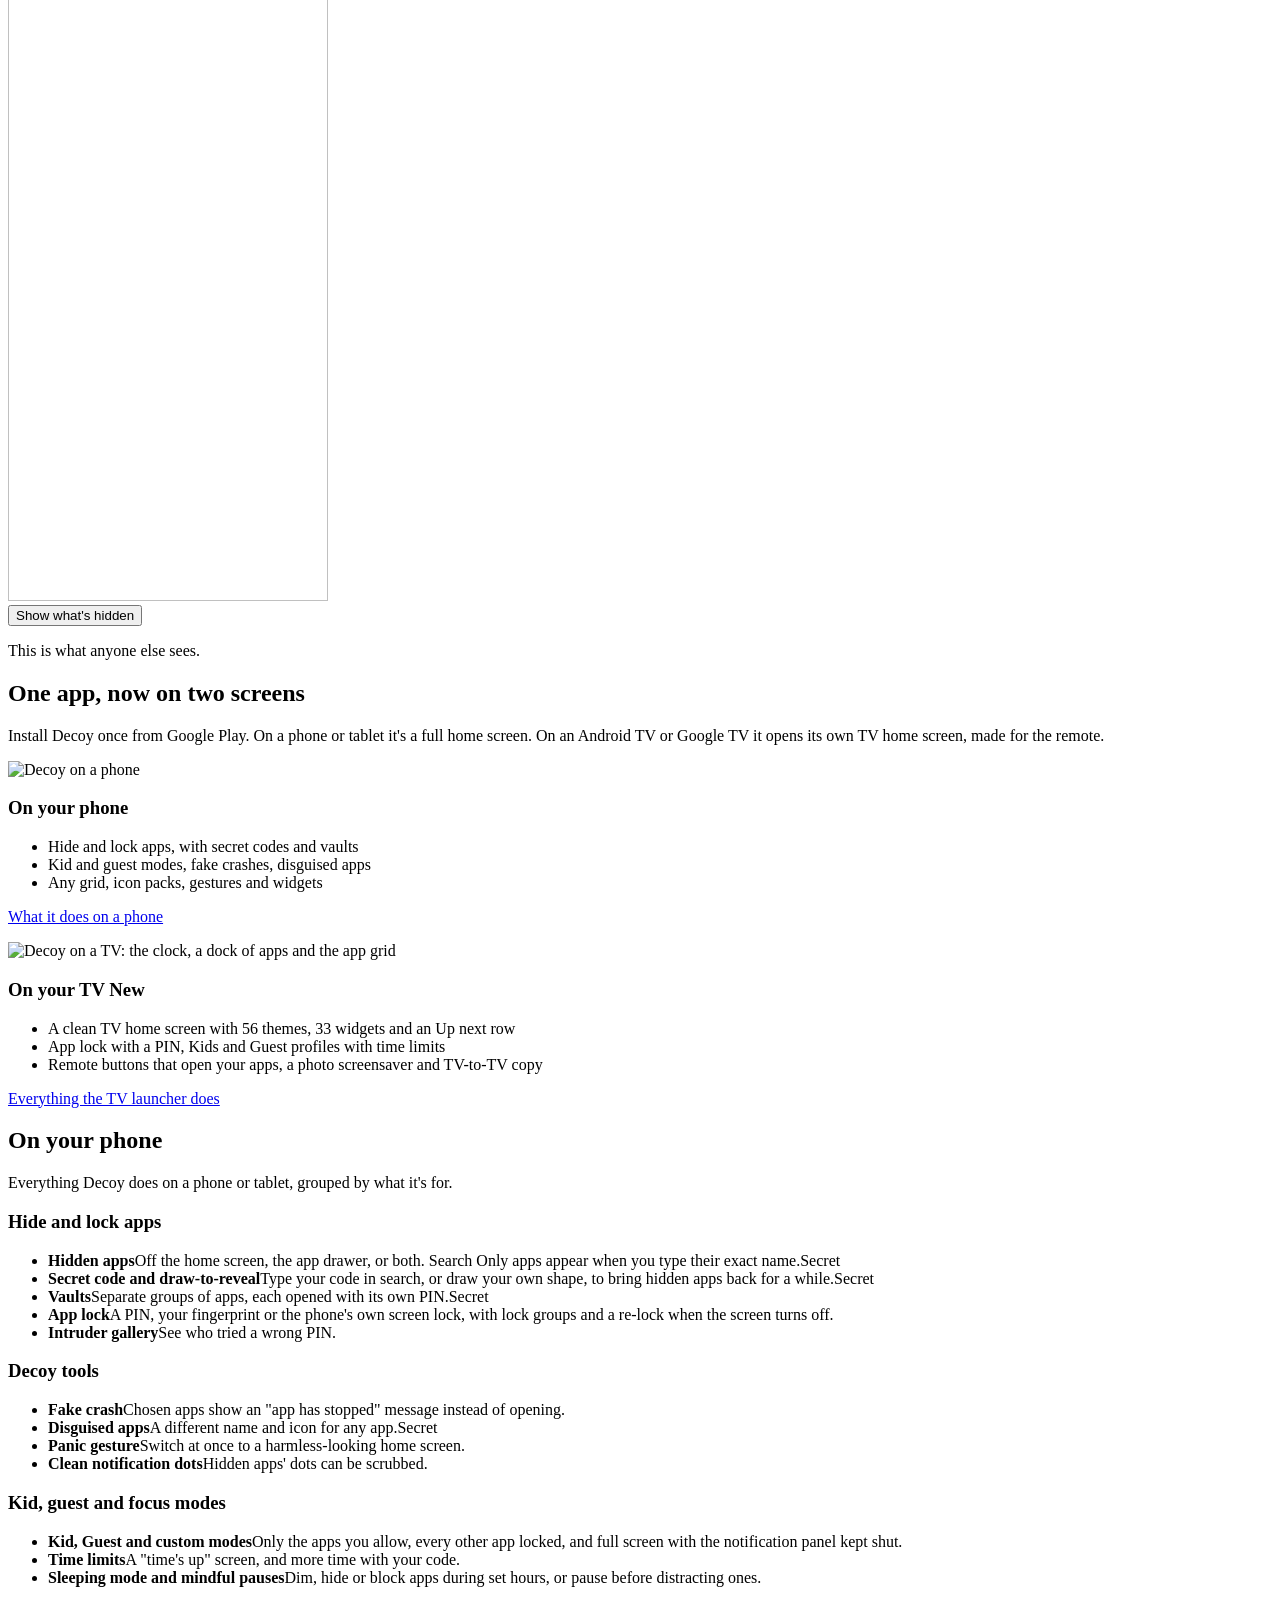
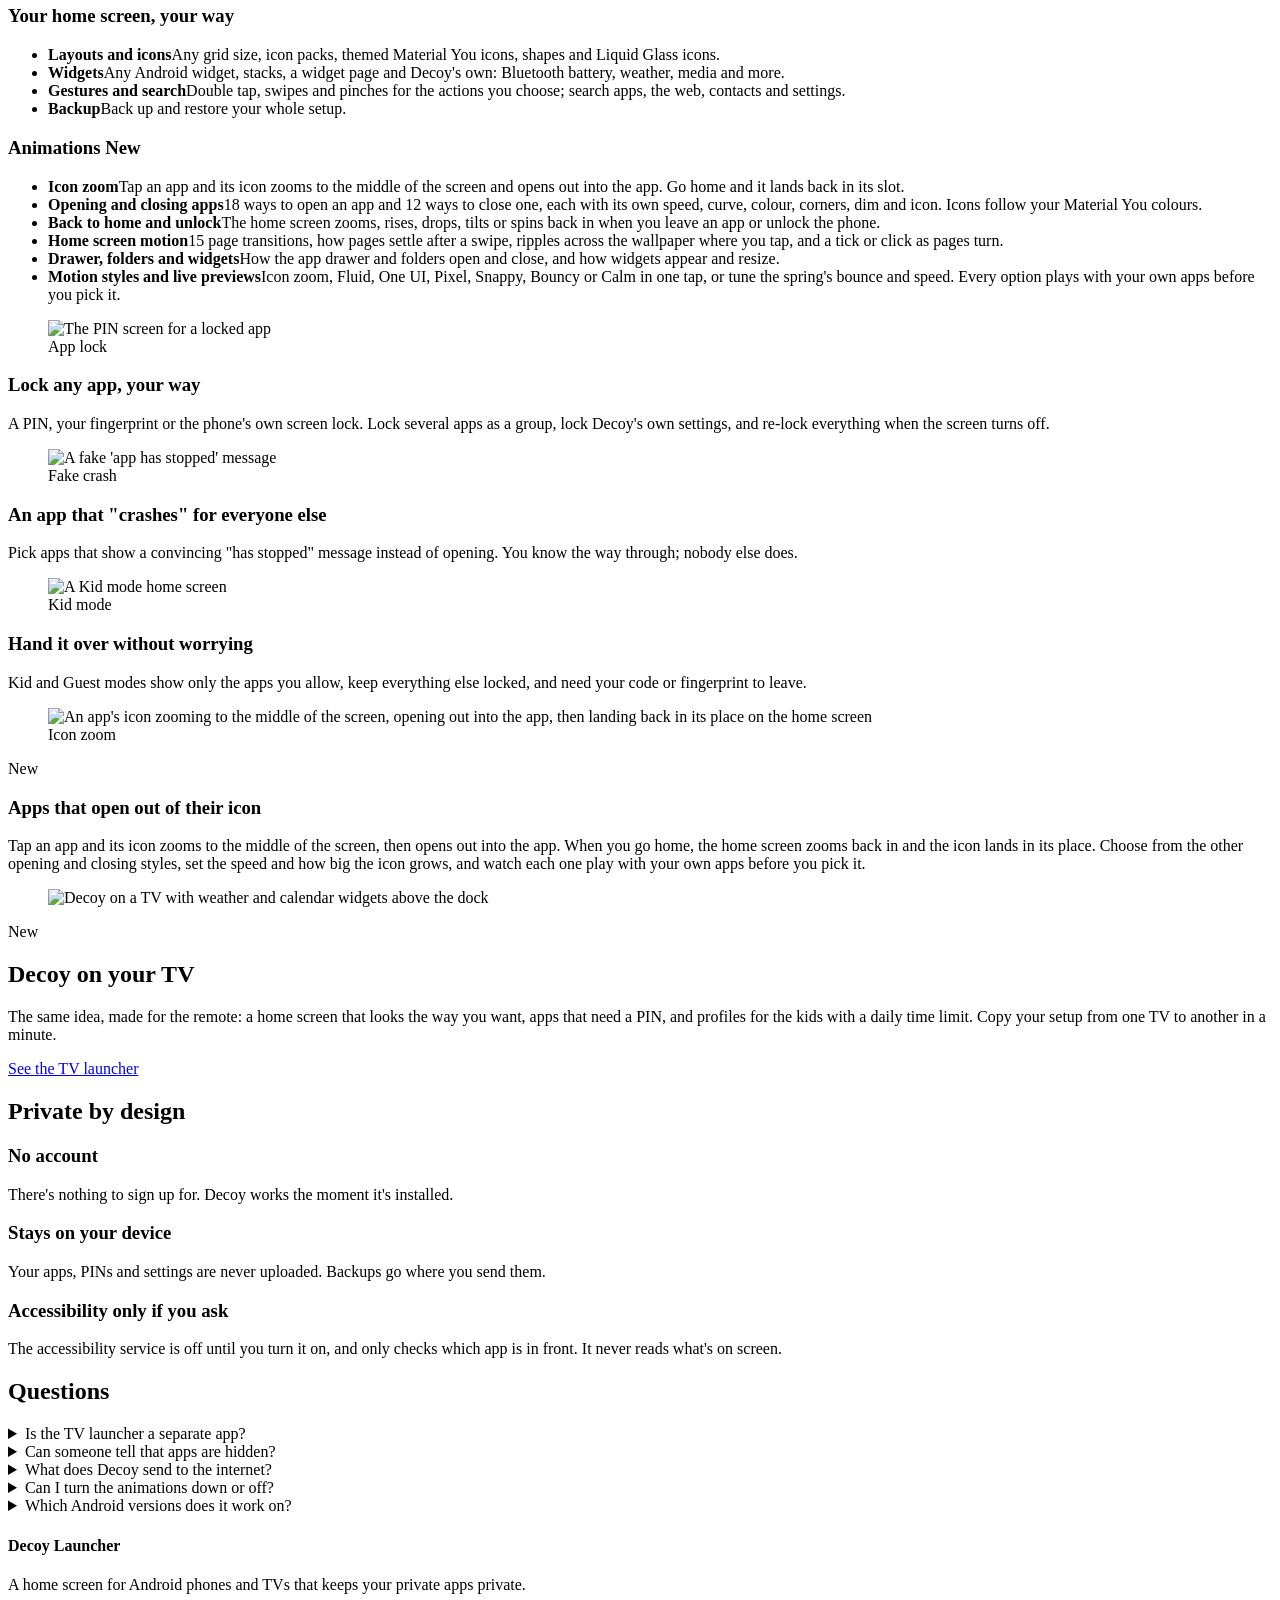
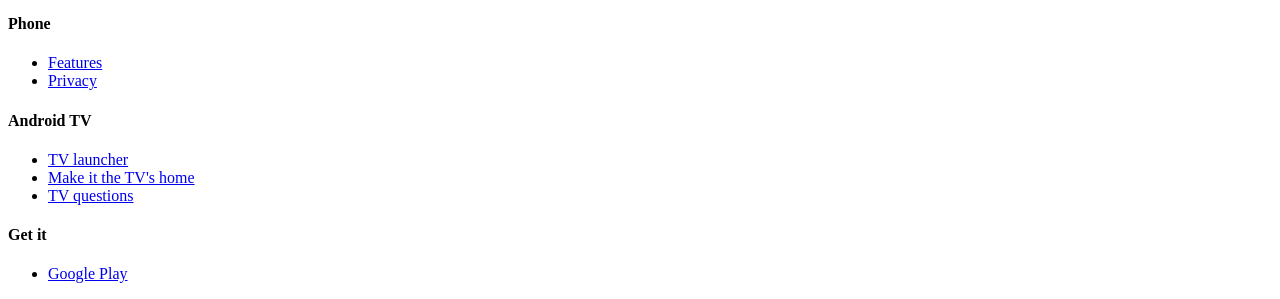
==== commit 70204e6f: "Update index.html" ====
--- a/index.html
+++ b/index.html
@@ -1,1522 +1,272 @@
-<!doctype html><html><head><meta charset=utf8><meta name=viewport content="width=device-width,initial-scale=1,viewport-fit=cover"><style>:root{color-scheme:light;box-sizing:border-box;padding-top:env(safe-area-inset-top,0px);padding-bottom:env(safe-area-inset-bottom,0px)}html{scroll-padding-top:env(safe-area-inset-top,0px)}body{margin:0;padding:0;font:14px -apple-system,BlinkMacSystemFont,sans-serif;background:#fff;color:#000}img{max-width:100%}[hidden]:not([hidden=until-found i]){display:none!important}</style></head><body>
-<title>Decoy Launcher Guide</title>
-<meta name="claude:viewport-fit-sides" content="cover">
+<!doctype html>
+<html lang="en">
+<head>
+<meta charset="utf-8">
+<meta name="viewport" content="width=device-width, initial-scale=1">
+<title>Decoy Launcher</title>
+<meta name="description" content="A home screen for Android phones and Android TV that keeps your private apps private: hide and lock apps, profiles for kids and guests, and a home screen made your way.">
 <link rel="preconnect" href="https://fonts.googleapis.com">
 <link rel="preconnect" href="https://fonts.gstatic.com" crossorigin>
-<link rel="stylesheet" href="https://fonts.googleapis.com/css2?family=Bricolage+Grotesque:opsz,wght@12..96,500;12..96,700;12..96,800&family=Atkinson+Hyperlegible:ital,wght@0,400;0,700;1,400&family=JetBrains+Mono:wght@400;600&display=swap">
-<style>
-/* Layout: full-bleed hero with a live phone demo, then a sticky contents rail beside long-form chapters. */
-:root{
-  --bg:#EDEFF3; --surface:#FFFFFF; --sunk:#E2E6ED; --ink:#141A26; --muted:#556072; --line:#D3D9E3;
-  --gold:#A9620A; --gold-fill:#F5B83D; --gold-soft:#FBEBC9; --on-gold:#2A1A02;
-  --ok:#1E7A4C; --warn:#A33A2B;
-  --phone:#0B0F18; --phone-2:#171D2B; --phone-ink:#E9EDF5; --phone-muted:#8C96AA;
-  --display:"Bricolage Grotesque", "Segoe UI", system-ui, sans-serif;
-  --body:"Atkinson Hyperlegible", "Segoe UI", system-ui, sans-serif;
-  --mono:"JetBrains Mono", ui-monospace, "Cascadia Mono", Consolas, monospace;
-  --r:14px;
-}
-@media (prefers-color-scheme: dark){:root:not([data-theme="light"]){
-  --bg:#0D111A; --surface:#151B27; --sunk:#10151F; --ink:#E8ECF3; --muted:#9AA4B7; --line:#262E3E;
-  --gold:#F5B83D; --gold-fill:#F5B83D; --gold-soft:#2D2614; --on-gold:#2A1A02;
-  --ok:#5BC98E; --warn:#F08A78; color-scheme:dark;
-}}
-:root[data-theme="dark"]{
-  --bg:#0D111A; --surface:#151B27; --sunk:#10151F; --ink:#E8ECF3; --muted:#9AA4B7; --line:#262E3E;
-  --gold:#F5B83D; --gold-fill:#F5B83D; --gold-soft:#2D2614; --on-gold:#2A1A02;
-  --ok:#5BC98E; --warn:#F08A78; color-scheme:dark;
-}
-*{box-sizing:border-box}
-html{scroll-behavior:smooth}
-@media (prefers-reduced-motion: reduce){html{scroll-behavior:auto}*{transition:none!important;animation:none!important}}
-body{background:var(--bg);color:var(--ink);font-family:var(--body);font-size:17px;line-height:1.6}
-body::before{content:"";position:fixed;inset:0 0 auto;height:env(safe-area-inset-top,0px);z-index:10;background:var(--surface)}
-a{color:var(--gold);text-underline-offset:3px}
-a:focus-visible,button:focus-visible,input:focus-visible,summary:focus-visible{outline:2px solid var(--gold-fill);outline-offset:2px;border-radius:6px}
-.wrap{max-width:1180px;margin:0 auto;padding-left:max(16px,env(safe-area-inset-left,0px));padding-right:max(16px,env(safe-area-inset-right,0px))}
-h1,h2,h3{font-family:var(--display);text-wrap:balance;line-height:1.1;margin:0}
-code,kbd,.mono{font-family:var(--mono);font-size:.86em}
-code{background:var(--sunk);border:1px solid var(--line);padding:.08em .4em;border-radius:6px}
-
-/* Top bar */
-.top{position:sticky;top:env(safe-area-inset-top,0px);z-index:9;background:var(--surface);border-bottom:1px solid var(--line)}
-.top .wrap{display:flex;align-items:center;gap:20px;padding-block:12px}
-.brand{display:flex;align-items:center;gap:10px;font-family:var(--display);font-weight:800;font-size:19px;color:var(--ink);text-decoration:none;flex:none}
-.brand-mark{width:28px;height:28px;border-radius:9px;background:var(--ink);display:grid;place-items:center}
-.brand-mark span{width:10px;height:10px;border-radius:3px;background:var(--gold-fill);box-shadow:6px 6px 0 -2px var(--gold-fill)}
-.topnav{display:flex;gap:4px;overflow-x:auto;scrollbar-width:none;min-width:0}
-.topnav::-webkit-scrollbar{display:none}
-.topnav a{color:var(--muted);text-decoration:none;font-size:14px;padding:6px 10px;border-radius:8px;white-space:nowrap}
-.topnav a:hover{color:var(--ink);background:var(--sunk)}
-
-/* Hero */
-.hero{padding-block:56px 64px;border-bottom:1px solid var(--line)}
-.hero .wrap{display:grid;grid-template-columns:minmax(0,1.15fr) minmax(0,.85fr);gap:48px;align-items:center}
-.eyebrow{font-family:var(--mono);font-size:12px;letter-spacing:.12em;text-transform:uppercase;color:var(--gold)}
-.hero h1{font-size:clamp(40px,6.4vw,76px);font-weight:800;letter-spacing:-.02em;margin-top:14px}
-.hero h1 em{font-style:normal;background:linear-gradient(transparent 62%,var(--gold-soft) 62%)}
-.lede{font-size:19px;color:var(--muted);max-width:56ch;margin:20px 0 0}
-.hero-cta{display:flex;flex-wrap:wrap;gap:12px;margin-top:28px}
-.btn{display:inline-flex;align-items:center;gap:8px;font-weight:700;font-size:15px;padding:12px 18px;border-radius:12px;text-decoration:none;border:1px solid var(--line);color:var(--ink);background:var(--surface);cursor:pointer;font-family:var(--body)}
-.btn.primary{background:var(--gold-fill);color:var(--on-gold);border-color:transparent}
-.hero-facts{display:flex;flex-wrap:wrap;gap:8px 22px;margin-top:30px;color:var(--muted);font-size:14px}
-.hero-facts b{color:var(--ink)}
-
-/* Phone */
-.phone-col{display:flex;flex-direction:column;align-items:center;gap:14px}
-.phone{width:300px;max-width:100%;aspect-ratio:9/18.5;background:var(--phone);border-radius:42px;padding:12px;border:1px solid #2A3245;box-shadow:0 30px 60px -30px rgba(10,14,24,.55)}
-.screen{position:relative;height:100%;border-radius:32px;overflow:hidden;background:radial-gradient(120% 70% at 20% 0%,#25304A 0%,#121826 55%,#0B0F18 100%);color:var(--phone-ink);display:flex;flex-direction:column;padding:16px 14px 14px}
-.status{display:flex;justify-content:space-between;font-family:var(--mono);font-size:11px;color:var(--phone-muted);padding:0 6px}
-.searchbox{margin-top:14px;display:flex;align-items:center;gap:8px;background:var(--phone-2);border:1px solid #2A3245;border-radius:999px;padding:8px 14px}
-.searchbox svg{flex:none;opacity:.7}
-.searchbox input{all:unset;flex:1;min-width:0;font-family:var(--mono);font-size:14px;color:var(--phone-ink)}
-.searchbox input::placeholder{color:var(--phone-muted)}
-.drawer-label{font-size:11px;color:var(--phone-muted);margin:14px 6px 8px;font-family:var(--mono);letter-spacing:.08em;text-transform:uppercase;display:flex;justify-content:space-between}
-.grid{display:grid;grid-template-columns:repeat(4,1fr);gap:12px 6px;align-content:start}
-.app{display:flex;flex-direction:column;align-items:center;gap:5px;font-size:10.5px;color:var(--phone-ink);transition:opacity .25s, transform .25s}
-.app i{width:44px;height:44px;border-radius:14px;display:grid;place-items:center;font-style:normal;font-family:var(--display);font-weight:700;font-size:17px;color:#fff}
-.app.dim{opacity:.18}
-.app.secret{display:none}
-.app.secret.show{display:flex;animation:pop .35s ease-out}
-.app.secret.show i{box-shadow:0 0 0 2px var(--gold-fill)}
-@keyframes pop{from{transform:scale(.6);opacity:0}to{transform:scale(1);opacity:1}}
-.toast{margin-top:auto;background:var(--gold-fill);color:var(--on-gold);font-size:12px;font-weight:700;padding:8px 12px;border-radius:12px;text-align:center}
-.demo-hint{font-size:14px;color:var(--muted);text-align:center;max-width:32ch}
-.chip-btn{font-family:var(--mono);font-size:13px;background:var(--sunk);border:1px solid var(--line);color:var(--ink);padding:4px 10px;border-radius:8px;cursor:pointer}
-
-/* Body layout */
-.layout{display:grid;grid-template-columns:220px minmax(0,1fr);gap:56px;padding-block:48px 80px}
-.toc{position:sticky;top:calc(env(safe-area-inset-top,0px) + 76px);align-self:start;font-size:14px;max-height:calc(100vh - 96px);overflow-y:auto;padding-bottom:16px}
-.toc h4{font-family:var(--mono);font-size:11px;letter-spacing:.12em;text-transform:uppercase;color:var(--muted);margin:22px 0 8px;font-weight:600}
-.toc h4:first-child{margin-top:0}
-.toc a{display:block;color:var(--muted);text-decoration:none;padding:4px 10px;border-left:2px solid var(--line)}
-.toc a:hover,.toc a.on{color:var(--ink);border-left-color:var(--gold-fill)}
-main{min-width:0}
-.part{margin-bottom:28px}
-.part-head{padding-block:28px 8px;border-top:2px solid var(--ink);margin-top:40px}
-.part-head:first-child{margin-top:0}
-.part-head .eyebrow{display:block;margin-bottom:8px}
-.part-head h2{font-size:clamp(30px,4vw,44px);font-weight:800;letter-spacing:-.015em}
-.part-head p{color:var(--muted);max-width:62ch;margin:12px 0 0}
-
-section.feat{padding-block:36px;border-bottom:1px solid var(--line);scroll-margin-top:80px}
-.feat-head{display:flex;flex-wrap:wrap;align-items:center;gap:10px 14px}
-.feat h3{font-size:clamp(24px,3vw,30px);font-weight:700;letter-spacing:-.01em}
-.pro{font-family:var(--mono);font-size:11px;font-weight:600;letter-spacing:.08em;background:var(--gold-fill);color:var(--on-gold);padding:3px 8px;border-radius:6px}
-.free{font-family:var(--mono);font-size:11px;font-weight:600;letter-spacing:.08em;border:1px solid var(--line);color:var(--muted);padding:2px 8px;border-radius:6px}
-.path{display:inline-flex;flex-wrap:wrap;gap:4px;align-items:center;font-family:var(--mono);font-size:13px;color:var(--muted);margin-top:12px;background:var(--surface);border:1px solid var(--line);border-radius:10px;padding:6px 10px}
-.path b{color:var(--ink);font-weight:600}
-.feat > p, .feat .prose p{max-width:66ch;margin:14px 0 0}
-.steps{list-style:none;padding:0;margin:20px 0 0;display:grid;gap:12px;counter-reset:s;max-width:70ch}
-.steps li{counter-increment:s;display:grid;grid-template-columns:34px minmax(0,1fr);gap:12px;align-items:start}
-.steps li::before{content:counter(s);width:30px;height:30px;border-radius:50%;background:var(--ink);color:var(--bg);display:grid;place-items:center;font-family:var(--mono);font-weight:600;font-size:13px;margin-top:1px}
-.cols{display:grid;grid-template-columns:repeat(auto-fit,minmax(240px,1fr));gap:14px;margin-top:22px}
-.card{background:var(--surface);border:1px solid var(--line);border-radius:var(--r);padding:16px 18px;min-width:0}
-.card h4{font-family:var(--display);font-size:17px;margin:0 0 6px}
-.card p{margin:0;font-size:15px;color:var(--muted)}
-.note{margin-top:20px;max-width:70ch;border-radius:var(--r);padding:14px 18px;background:var(--gold-soft);font-size:15.5px}
-.note b{color:var(--ink)}
-.note.warn{background:transparent;border:1px solid var(--warn)}
-.note.warn b{color:var(--warn)}
-.tbl{overflow-x:auto;margin-top:20px;border:1px solid var(--line);border-radius:var(--r);background:var(--surface)}
-table{border-collapse:collapse;width:100%;font-size:15px;min-width:520px}
-th,td{text-align:left;padding:10px 14px;border-bottom:1px solid var(--line);vertical-align:top}
-th{font-family:var(--mono);font-size:12px;letter-spacing:.06em;text-transform:uppercase;color:var(--muted);font-weight:600;background:var(--sunk)}
-tr:last-child td{border-bottom:0}
-.tags{display:flex;flex-wrap:wrap;gap:8px;margin-top:18px}
-.tag{font-size:14px;background:var(--surface);border:1px solid var(--line);padding:5px 11px;border-radius:999px}
-
-/* Crash demo */
-.crash-demo{margin-top:24px;display:grid;grid-template-columns:minmax(0,1fr) minmax(0,1fr);gap:24px;align-items:center;background:var(--phone);border-radius:20px;padding:26px;color:var(--phone-ink)}
-.dialog{background:#1F2636;border-radius:22px;padding:22px 8px 10px;max-width:320px;width:100%;justify-self:center;user-select:none;-webkit-user-select:none}
-.dialog h5{font-family:var(--body);font-size:17px;font-weight:700;margin:0 16px 14px;color:var(--phone-ink)}
-.drow{display:flex;align-items:center;gap:14px;padding:12px 16px;border-radius:12px;font-size:15px;cursor:pointer;position:relative;overflow:hidden;color:var(--phone-ink);background:none;border:0;width:100%;font-family:var(--body);text-align:left}
-.drow:hover{background:rgba(255,255,255,.05)}
-.drow svg{flex:none;opacity:.75}
-.drow .fill{position:absolute;inset:0;background:rgba(245,184,61,.22);transform-origin:left;transform:scaleX(0)}
-.drow.holding .fill{transition:transform .8s linear;transform:scaleX(1)}
-.crash-side h4{font-family:var(--display);font-size:22px;margin:0}
-.crash-side p{color:var(--phone-muted);font-size:15px;margin:10px 0 0}
-.crash-out{margin-top:14px;font-family:var(--mono);font-size:13px;padding:10px 12px;border-radius:10px;background:#171D2B;color:var(--phone-muted);min-height:42px}
-.crash-out.win{color:#0B0F18;background:var(--gold-fill)}
-
-details{border-bottom:1px solid var(--line);padding-block:16px;max-width:76ch}
-summary{cursor:pointer;font-family:var(--display);font-weight:700;font-size:19px;list-style:none;display:flex;justify-content:space-between;gap:16px}
-summary::-webkit-details-marker{display:none}
-summary::after{content:"+";font-family:var(--mono);color:var(--gold)}
-details[open] summary::after{content:"–"}
-details p{margin:10px 0 0;color:var(--muted)}
-
-footer{border-top:1px solid var(--line);padding-block:28px;color:var(--muted);font-size:14px}
-
-@media (max-width: 920px){
-  .hero .wrap{grid-template-columns:1fr}
-  .layout{grid-template-columns:1fr;gap:0}
-  .toc{display:none}
-  .crash-demo{grid-template-columns:1fr}
-}
-@media (max-width: 520px){
-  body{font-size:16px}
-  .hero{padding-block:36px 44px}
-  .phone{width:270px}
-  .brand-text{display:none}
-}
-
-/* Enlarged folder demo */
-.folder-demo{margin-top:22px;display:grid;grid-template-columns:minmax(0,auto) minmax(0,1fr);gap:28px;align-items:center;background:var(--phone);color:var(--phone-ink);border-radius:20px;padding:24px}
-.fd-grid{display:grid;grid-template-columns:repeat(3,64px);grid-auto-rows:74px;gap:8px;background:radial-gradient(120% 90% at 10% 0%,#25304A,#0B0F18);border-radius:16px;padding:12px;max-width:100%}
-.fd-cell{display:flex;flex-direction:column;align-items:center;gap:4px;font-size:10.5px}
-.fd-cell i{width:42px;height:42px;border-radius:13px;display:block}
-.fd-folder{position:relative;display:flex;flex-direction:column;align-items:center;gap:4px;transition:all .35s ease}
-.fd-mini{width:42px;height:42px;border-radius:13px;background:rgba(255,255,255,.16);display:grid;grid-template-columns:1fr 1fr;gap:3px;padding:6px}
-.fd-mini b{border-radius:4px;display:block}
-.fd-name{font-size:10.5px}
-.fd-apps{display:none}
-.fd-folder.big{grid-column:span 2;grid-row:span 2;background:rgba(255,255,255,.12);border:1px solid rgba(255,255,255,.18);border-radius:18px;padding:8px 6px;justify-content:center}
-.fd-folder.big .fd-mini{display:none}
-.fd-folder.big .fd-apps{display:grid;grid-template-columns:1fr 1fr;gap:6px 4px;width:100%;animation:pop .35s ease-out}
-.fd-folder.big .fd-name{order:-1;font-weight:700;color:var(--gold-fill)}
-.fd-side h4{font-family:var(--display);font-size:22px;margin:0}
-.fd-side p{color:var(--phone-muted);font-size:15px;margin:10px 0 16px}
-
-/* Widget catalogue */
-.wfilter{display:flex;flex-wrap:wrap;gap:8px;margin-top:18px}
-.wfilter button{font-family:var(--body);font-size:14px;padding:6px 12px;border-radius:999px;border:1px solid var(--line);background:var(--surface);color:var(--ink);cursor:pointer}
-.wfilter button.on{background:var(--ink);color:var(--bg);border-color:var(--ink)}
-.wgrid{display:grid;grid-template-columns:repeat(auto-fill,minmax(290px,1fr));gap:14px;margin-top:18px}
-.wcard{background:var(--surface);border:1px solid var(--line);border-radius:var(--r);padding:16px 18px;min-width:0;display:flex;flex-direction:column;gap:8px}
-.wcard header{display:flex;align-items:center;gap:8px;flex-wrap:wrap}
-.wcard h4{font-family:var(--display);font-size:18px;margin:0;margin-right:auto}
-.wsize{font-family:var(--mono);font-size:11px;color:var(--muted);border:1px dashed var(--line);border-radius:6px;padding:2px 6px}
-.wlead{margin:0;font-size:15px}
-.wcard dl{margin:0;display:grid;gap:6px}
-.wcard dt{font-family:var(--mono);font-size:11px;letter-spacing:.08em;text-transform:uppercase;color:var(--gold);margin-top:4px}
-.wcard dd{margin:0;font-size:14.5px;color:var(--muted)}
-
-/* Settings reference */
-.finder{display:flex;flex-wrap:wrap;align-items:center;gap:10px 14px;margin:20px 0 6px;padding:14px 16px;background:var(--surface);border:1px solid var(--line);border-radius:var(--r)}
-.finder label{font-size:12px;letter-spacing:.1em;text-transform:uppercase;color:var(--muted)}
-.finder input{flex:1;min-width:0;font-family:var(--body);font-size:16px;padding:9px 12px;border-radius:10px;border:1px solid var(--line);background:var(--bg);color:var(--ink)}
-.finder span{font-size:12px;color:var(--muted)}
-.ref{display:grid;gap:0}
-.refsec{max-width:none}
-.refsec summary{align-items:baseline;flex-wrap:wrap}
-.refsec summary span{font-family:var(--body);font-weight:400;font-size:14px;color:var(--muted);margin-right:auto;margin-left:10px}
-.setlist{display:grid;grid-template-columns:minmax(0,15em) minmax(0,1fr);gap:0;margin:14px 0 0;border:1px solid var(--line);border-radius:var(--r);overflow:hidden;background:var(--surface)}
-.setlist dt,.setlist dd{padding:10px 14px;border-top:1px solid var(--line);margin:0}
-.setlist dt{font-weight:700;font-size:15px}
-.setlist dd{font-size:15px;color:var(--muted)}
-.setlist dt:first-of-type,.setlist dt:first-of-type + dd{border-top:0}
-.setlist .hide{display:none}
-.refnote{color:var(--muted);font-size:15px;max-width:76ch;margin:12px 0 0}
-mark{background:var(--gold-soft);color:var(--ink);border-radius:3px;padding:0 1px}
-@media (max-width: 640px){
-  .folder-demo{grid-template-columns:1fr}
-  .fd-grid{justify-self:center}
-  .setlist{grid-template-columns:1fr}
-  .setlist dd{border-top:0;padding-top:0}
-}
-.part-head{scroll-margin-top:80px}
-</style>
-
-<header class="top">
-  <div class="wrap">
-    <a class="brand" href="#start" aria-label="Decoy Launcher guide, top"><span class="brand-mark"><span></span></span><span class="brand-text">Decoy Launcher</span></a>
-    <nav class="topnav" aria-label="Sections">
-      <a href="#start">Get started</a>
-      <a href="#hide">Hide</a>
-      <a href="#lock">Lock</a>
-      <a href="#crash">Fake crash</a>
-      <a href="#vaults">Vaults</a>
-      <a href="#profiles">Kid &amp; Guest</a>
-      <a href="#folders">Folders</a>
-      <a href="#widget-list">Widgets</a>
-      <a href="#settings-ref">All settings</a>
-      <a href="#faq">FAQ</a>
+<link href="https://fonts.googleapis.com/css2?family=Atkinson+Hyperlegible:ital,wght@0,400;0,700;1,400&family=Bricolage+Grotesque:opsz,wdth,wght@12..96,75..100,600..800&display=swap" rel="stylesheet">
+<link rel="stylesheet" href="assets/css/style.css">
+<script src="assets/js/main.js" defer></script>
+</head>
+<body>
+<a class="skip" href="#main">Skip to the content</a>
+
+<div class="news-strip">
+  <div class="wrap">
+    <span class="tag tag-new">New</span>
+    <span>Decoy now runs on Android TV and Google TV too.</span>
+    <a href="tv.html">See the TV launcher</a>
+  </div>
+</div>
+
+<header class="site-head">
+  <div class="wrap">
+    <a class="brand" href="index.html">
+      <svg viewBox="0 0 32 32" aria-hidden="true"><rect x="2" y="2" width="28" height="28" rx="9" fill="currentColor"/><path d="M9 16.5 16 10l7 6.5V23H9z" fill="none" stroke="var(--bg)" stroke-width="2.2" stroke-linejoin="round"/><circle cx="22.5" cy="9.5" r="3.5" fill="var(--secret)"/></svg>
+      Decoy Launcher
+    </a>
+    <button class="icon-btn menu-btn" aria-expanded="false" aria-controls="site-nav" aria-label="Menu">
+      <svg viewBox="0 0 24 24" aria-hidden="true"><path d="M4 7h16M4 12h16M4 17h16" stroke="currentColor" stroke-width="2" stroke-linecap="round"/></svg>
+    </button>
+    <nav class="nav" id="site-nav" aria-label="Main">
+      <a href="index.html" aria-current="page">Home</a>
+      <a href="#phone">On your phone</a>
+      <a href="tv.html">On your TV</a>
+      <a href="#privacy">Privacy</a>
+      <a href="#faq">Questions</a>
+      <button class="icon-btn" data-theme-toggle type="button">
+        <svg viewBox="0 0 24 24" aria-hidden="true"><path d="M20 14.5A8 8 0 1 1 9.5 4a6.5 6.5 0 0 0 10.5 10.5z" fill="currentColor"/></svg>
+      </button>
     </nav>
   </div>
 </header>
 
-<div class="hero">
-  <div class="wrap">
-    <div>
-      <span class="eyebrow">User guide · Android launcher</span>
-      <h1>A normal home screen that <em>keeps your secrets.</em></h1>
-      <p class="lede">Decoy Launcher looks like any other home screen. Underneath, it can hide apps, lock them, disguise them, make them look broken, and hand your phone to a child or a guest without giving away the rest. This guide walks through every feature, every widget and every setting, and where to find each one.</p>
-      <div class="hero-cta">
-        <a class="btn primary" href="#start">Start with the basics</a>
-        <a class="btn" href="#hide">Jump to app hiding</a>
-      </div>
-      <div class="hero-facts">
-        <span><b>Local only.</b> Hiding and locking data never leaves the phone.</span>
-        <span><b>Search settings.</b> Every option is findable from the search box in Settings.</span>
-      </div>
-    </div>
-    <div class="phone-col">
-      <div class="phone" role="group" aria-label="Interactive demo of the app drawer">
-        <div class="screen">
-          <div class="status"><span>9:41</span><span>5G ▮▮▮ 82%</span></div>
-          <label class="searchbox" for="demoSearch">
-            <svg width="16" height="16" viewBox="0 0 24 24" fill="none" stroke="currentColor" stroke-width="2"><circle cx="11" cy="11" r="7"/><path d="m20 20-3.5-3.5"/></svg>
-            <input id="demoSearch" type="text" placeholder="Search ..." autocomplete="off" spellcheck="false" aria-label="Search apps in the demo drawer">
-          </label>
-          <div class="drawer-label"><span>All apps</span><span id="demoCount">8</span></div>
-          <div class="grid" id="demoGrid"></div>
-          <div class="toast" id="demoToast" hidden>Hidden apps revealed until the drawer closes</div>
-        </div>
-      </div>
-      <p class="demo-hint">Try it: type <button class="chip-btn" id="typeCode" type="button">/spy</button> into the search bar above to reveal the hidden apps.</p>
-    </div>
-  </div>
-</div>
-
-<div class="wrap layout">
-  <aside class="toc" aria-label="Contents">
-    <h4>New</h4>
-    <a href="#new">What's new</a>
-    <h4>Basics</h4>
-    <a href="#start">Get started</a>
-    <a href="#settings">Finding settings</a>
-    <a href="#permissions">Permissions</a>
-    <h4>Privacy</h4>
-    <a href="#hide">Hide apps</a>
-    <a href="#draw">Draw to reveal</a>
-    <a href="#disguise">Disguises &amp; rules</a>
-    <a href="#lock">Lock apps</a>
-    <a href="#crash">Fake crash</a>
-    <a href="#vaults">Vaults</a>
-    <a href="#filevault">File vault</a>
-    <a href="#intruders">Intruder gallery</a>
-    <a href="#secrets">Settings lock</a>
-    <a href="#sleep">Sleeping mode</a>
-    <a href="#profiles">Kid &amp; Guest mode</a>
-    <a href="#mindful">Mindful friction</a>
-    <h4>Home &amp; folders</h4>
-    <a href="#home">Layouts &amp; pages</a>
-    <a href="#icons">App icons</a>
-    <a href="#dock">Dock</a>
-    <a href="#folders">Folders</a>
-    <a href="#expand">Enlarged folders</a>
-    <a href="#drawer">App drawer</a>
-    <a href="#search">Search</a>
-    <a href="#clones">Cloned &amp; work apps</a>
-    <h4>Widgets</h4>
-    <a href="#widgets">Adding &amp; editing</a>
-    <a href="#widget-list">Every widget</a>
-    <h4>Settings</h4>
-    <a href="#settings-ref">Every setting</a>
-    <a href="#gestures">Gestures</a>
-    <a href="#sidebar">Sidebar</a>
-    <a href="#backup">Backup</a>
-    <h4>More</h4>
-    <a href="#premium">Premium</a>
-    <a href="#faq">FAQ</a>
-  </aside>
-
-  <main>
-    <!-- WHAT'S NEW -->
-    <div class="part">
-      <section class="feat" id="new">
-        <div class="feat-head"><h3>What's new</h3></div>
-        <p>The latest additions to Decoy. Each one links to where it's explained in full.</p>
-        <div class="cols">
-          <div class="card"><h4>Cloned &amp; work apps</h4><p>Dual apps, Dual Messenger, App cloner and work-profile apps now show up, with a badge on the icon. <a href="#clones">More</a></p></div>
-          <div class="card"><h4>A dock you arrange</h4><p>Add, remove and reorder dock apps. Icons slide apart while you hold an app over the dock. <a href="#dock">More</a></p></div>
-          <div class="card"><h4>Faster search</h4><p>Apps come first, right above the keyboard, and Enter opens the top one. Contacts and live web suggestions too. <a href="#search">More</a></p></div>
-          <div class="card"><h4>Folders that open by their icon</h4><p>Choose where a folder opens and how it animates, add apps with +, and pick its colour. <a href="#folders">More</a></p></div>
-          <div class="card"><h4>Your own window colours</h4><p>Separate colours for folders, the app drawer, the search screen, result cards and menus. <a href="#colours">More</a></p></div>
-          <div class="card"><h4>Home pages</h4><p>Add, move and remove pages, tidy up gaps, and reset customised icons. <a href="#home">More</a></p></div>
-          <div class="card"><h4>Select several apps</h4><p>A floating bar to put them in a folder, remove, hide or lock them in one go. <a href="#icons">More</a></p></div>
-          <div class="card"><h4>Recent &amp; new apps</h4><p>Optional rows at the top of the app drawer. <a href="#drawer">More</a></p></div>
-          <div class="card"><h4>Clearer draw to reveal</h4><p>Step by step setup, and a hint that shows where to draw. <a href="#draw">More</a></p></div>
-          <div class="card"><h4>Phone mode</h4><p>A mode with only Decoy Phone, a dialer that calls just the contacts you add. It can go in any other mode too. <a href="#profiles">More</a></p></div>
-          <div class="card"><h4>Modes in one row</h4><p>All your modes as a row of icons: at the top of the widget list, and as a Modes row on the widget page. <a href="#widgets">More</a></p></div>
-          <div class="card"><h4>Full-screen music player</h4><p>Quick Open's player now fills the screen, matches the album art and takes swipes and double taps. <a href="#widget-list">More</a></p></div>
-        </div>
-      </section>
-    </div>
-
-    <!-- BASICS -->
-    <div class="part">
-      <div class="part-head">
-        <span class="eyebrow">Part one</span>
-        <h2>The basics</h2>
-        <p>Three minutes of setup before you start hiding anything.</p>
-      </div>
-
-      <section class="feat" id="start">
-        <div class="feat-head"><h3>Get started</h3></div>
-        <ol class="steps">
-          <li><div><b>Make Decoy your home app.</b> When Decoy asks, pick it as the default home app. You can switch back any time in Android Settings › Apps › Default apps › Home app.</div></li>
-          <li><div><b>Change the secret code.</b> Hidden apps are revealed by typing a code into search. It starts as <code>/spy</code>, which anyone reading this page also knows. Go to <span class="mono">Decoy Settings › App hiding › Secret unlock code</span> and pick your own. Decoy reminds you while the default is still in place.</div></li>
-          <li><div><b>Set an app lock PIN.</b> Under <span class="mono">Decoy Settings › App locking</span>, set a PIN. Until you do, locked apps use your phone's screen lock. A launcher PIN is also what makes the duress PIN work.</div></li>
-          <li><div><b>Pick what to protect.</b> Choose apps to hide, lock or fake-crash. The sections below cover each one.</div></li>
-        </ol>
-      </section>
-
-      <section class="feat" id="settings">
-        <div class="feat-head"><h3>Finding settings</h3></div>
-        <p>Long-press an empty spot on the home screen and tap <b>Home settings</b>. If you added a settings button to the search bar, that works too.</p>
-        <p>The settings home has ten sections:</p>
-        <div class="tbl"><table>
-          <thead><tr><th>Section</th><th>What's inside</th></tr></thead>
-          <tbody>
-            <tr><td><b>General</b></td><td>Colours, icon packs, notification dots, haptics, rotation, backup</td></tr>
-            <tr><td><b>Home screen</b></td><td>Feed and widget page, grid, layout, icons</td></tr>
-            <tr><td><b>App drawer</b></td><td>Hidden apps, column count, icons, categories</td></tr>
-            <tr><td><b>Decoy Settings</b></td><td>App hiding, locking, disguises, vaults, profiles, sidebar</td></tr>
-            <tr><td><b>At a Glance</b></td><td>Date, weather, events and battery at the top of the home screen</td></tr>
-            <tr><td><b>Dock</b></td><td>Background, icons, search bar</td></tr>
-            <tr><td><b>Search bar</b></td><td>Search engine, web suggestions, buttons on the bar</td></tr>
-            <tr><td><b>Folders</b></td><td>Background, grid size, labels</td></tr>
-            <tr><td><b>Gestures</b></td><td>What taps, swipes, pinches and shakes do</td></tr>
-            <tr><td><b>Animations</b></td><td>App launch, widgets, page scrolling</td></tr>
-          </tbody>
-        </table></div>
-        <div class="note"><b>Tip:</b> use the search box at the top of Settings. Searching "duress" or "fingerprint" takes you straight to the right row and highlights it. The <b>Tutorials &amp; help</b> button sits next to Premium at the top of Settings. Every option is also explained in <a href="#settings-ref">Every setting</a> below.</div>
-      </section>
-
-      <section class="feat" id="permissions">
-        <div class="feat-head"><h3>Permissions, and why</h3></div>
-        <p>Decoy asks for a permission only when you turn on a feature that needs it. Say no and the rest of the launcher keeps working.</p>
-        <div class="cols">
-          <div class="card"><h4>Accessibility service</h4><p>For gesture actions like Sleep, Recents and screenshots; keeping Kid and Guest mode sealed; the sidebar and mini dock over other apps; and split-screen pairs. It reads which app is on screen, never the text on it or what you type. Turn it off in Android Settings › Accessibility › Decoy Launcher.</p></div>
-          <div class="card"><h4>Notification access</h4><p>For notification dots, counters and the notification list when you long-press an app.</p></div>
-          <div class="card"><h4>Camera</h4><p>Only for the intruder snapshot, a front-camera photo taken after too many wrong PINs.</p></div>
-          <div class="card"><h4>Location</h4><p>Android only shows the Wi-Fi name to apps with location access. Needed for trusted networks and Wi-Fi-based hiding rules.</p></div>
-          <div class="card"><h4>Calendar</h4><p>To show your next event in At a Glance.</p></div>
-          <div class="card"><h4>Contacts</h4><p>Only when you turn on Contacts in search results, to find people by name or number. Nothing reads your contacts until then.</p></div>
-          <div class="card"><h4>Phone calls</h4><p>Only when you turn on Call directly from search, so the call button starts the call instead of opening the dialler.</p></div>
-        </div>
-      </section>
-    </div>
-
-    <!-- PRIVACY -->
-    <div class="part">
-      <div class="part-head">
-        <span class="eyebrow">Part two</span>
-        <h2>The privacy toolkit</h2>
-        <p>Everything here lives under <span class="mono">Settings › Decoy Settings</span>. Features marked <span class="pro">PRO</span> need Decoy Premium.</p>
-      </div>
-
-      <section class="feat" id="hide">
-        <div class="feat-head"><h3>Hide apps</h3><span class="free">FREE</span></div>
-        <div class="path">Settings › Decoy Settings › <b>App hiding</b></div>
-        <p>Hidden apps disappear from the home screen, the app drawer and search. They come back only when you reveal them.</p>
-        <ol class="steps">
-          <li><div>Open <b>App hiding</b> and tick the apps under <b>Hidden apps</b>.</div></li>
-          <li><div>Set your <b>Secret unlock code</b>. Typing it into the app drawer's search bar reveals every hidden app for that session.</div></li>
-          <li><div>Choose a <b>Reveal timeout</b>: hidden apps hide again <i>when the drawer closes</i> (the default) or <i>when the screen turns off</i>.</div></li>
-        </ol>
-        <div class="cols">
-          <div class="card"><h4>Hide from one place only</h4><p>In the per-app rules, set <b>Hidden from</b> to Everywhere, Home only or Drawer only.</p></div>
-          <div class="card"><h4>Notification scrubbing</h4><p>Turn this on in App hiding so a hidden app's notifications don't give it away.</p></div>
-          <div class="card"><h4>Other ways to reveal</h4><p><a href="#draw">Draw to reveal</a>, a secret tap on a widget, or any gesture set to reveal hidden apps.</p></div>
-        </div>
-      </section>
-
-      <section class="feat" id="draw">
-        <div class="feat-head"><h3>Draw to reveal</h3><span class="free">FREE</span></div>
-        <div class="path">Decoy Settings › <b>Settings lock &amp; secrets</b> › Draw to reveal</div>
-        <p>Draw a letter or shape of your own on the home screen to reveal hidden apps, with nothing typed. A wrong shape does nothing at all, so anyone watching sees nothing happen.</p>
-        <ol class="steps">
-          <li><div>Tap <b>Draw a shape</b> and draw it three times the same way. Several strokes are fine.</div></li>
-          <li><div>Tap <b>Choose the gesture that opens it</b> and set a gesture, such as double tap, to <b>Draw to reveal hidden apps</b>. That gesture opens the drawing pad; without one there's nowhere to draw, and the page warns you. A Draw to reveal button on the search bar or the sidebar works too.</div></li>
-          <li><div>Pick something with a few turns: a Z, an S, a star or your initial. Decoy refuses lines and single curves, since a random swipe could match them.</div></li>
-          <li><div>Under <b>After the right shape</b>, choose what happens: reveal hidden apps and open the drawer, reveal them and stay on the home screen, open the file vault, open Decoy settings, open a vault, or open any app.</div></li>
-          <li><div><b>Show a hint when the pad opens</b> puts a faint frame and "Draw your shape" on screen so you know where to draw. Turn it off, and <b>Show what you draw</b> (the faint line), to leave the screen looking untouched.</div></li>
-        </ol>
-        <div class="note"><b>Secret tap on a widget:</b> add any Decoy widget, open its settings and turn on Secret tap. Choose 3 quick taps, 5 quick taps, or 2 + 2 (two taps, a short pause, two more). Normal use of the widget's buttons never counts as a secret tap.</div>
-      </section>
-
-      <section class="feat" id="disguise">
-        <div class="feat-head"><h3>Disguises and per-app rules</h3><span class="free">FREE</span></div>
-        <div class="path">App hiding › <b>Hide, lock, disguise &amp; fake-crash apps</b></div>
-        <p>This opens <b>Per-App Security Rules</b>: search for an app and give it any mix of rules. Each app can be set to Hide, Lock, Fake Crash, Intent, Pause, Search Only or Sleeps.</p>
-        <div class="cols">
-          <div class="card"><h4>Disguise</h4><p>Show an app under a boring name and icon: Calculator, Notes, Clock, Calendar or Weather. Or choose <b>Custom name and icon</b>.</p></div>
-          <div class="card"><h4>Time windows</h4><p>Make an app visible only during set hours, in 24-hour time. A window like 22:00 to 07:00 wraps past midnight.</p></div>
-          <div class="card"><h4>Wi-Fi rules</h4><p>Show an app only on one network, or hide it only on one network. Needs location access.</p></div>
-        </div>
-      </section>
-
-      <section class="feat" id="lock">
-        <div class="feat-head"><h3>Lock apps</h3><span class="free">FREE</span></div>
-        <div class="path">Settings › Decoy Settings › <b>App locking</b></div>
-        <p>A locked app asks for your PIN or fingerprint before it opens.</p>
-        <ol class="steps">
-          <li><div>Pick an <b>Unlock method</b>: <b>Launcher PIN</b> (Decoy's own PIN) or <b>Phone screen lock</b> (the PIN, pattern or password you unlock your phone with).</div></li>
-          <li><div>Set the <b>App lock PIN</b> (4 to 8 digits is typical). Turn on <b>Allow fingerprint</b> if you want it offered alongside the PIN.</div></li>
-          <li><div>Choose which apps to lock in the per-app rules.</div></li>
-        </ol>
-        <div class="cols">
-          <div class="card"><h4>Duress PIN</h4><p>A second PIN. Typing it looks and feels exactly like a crash and the real app never opens. It only works when typed with the launcher PIN, not with a fingerprint or the phone's lock.</p></div>
-          <div class="card"><h4>Auto re-lock</h4><p>Re-lock when the screen turns off, when you come back to the launcher, or after a period of inactivity.</p></div>
-          <div class="card"><h4>Trusted network</h4><p>Locked apps open with no prompt while you're on a Wi-Fi network you name, such as home.</p></div>
-          <div class="card"><h4>Artificial delay</h4><p>A short pause after a correct unlock. It reads as loading and frustrates anyone tapping impatiently.</p></div>
-          <div class="card"><h4>Failed attempts</h4><p>Choose how many wrong tries are allowed before the intruder snapshot is taken.</p></div>
-          <div class="card"><h4>Lock groups <span class="pro">PRO</span></h4><p>Unlock one app in a group and the rest unlock too, for a shared duration you choose.</p></div>
-        </div>
-      </section>
-
-      <section class="feat" id="crash">
-        <div class="feat-head"><h3>Fake crash</h3><span class="pro">PRO</span></div>
-        <div class="path">Settings › Decoy Settings › <b>Fake crash</b></div>
-        <p>Marked apps appear to crash instead of opening. A secret bypass gesture inside the crash dialog is how you get in.</p>
-        <ol class="steps">
-          <li><div>Add apps under <b>Apps that fake-crash</b>.</div></li>
-          <li><div>Pick a <b>Crash style</b>: keeps stopping, isn't responding, closed to save battery, needs an update, not compatible with this device, fake infinite loading, or a random message each time. Each app can override the default.</div></li>
-          <li><div>Set the <b>Bypass gesture</b> and <b>What to hold</b> (Close app, App info or Wait).</div></li>
-          <li><div>Tap <b>Preview</b> to see the crash exactly as someone else would.</div></li>
-        </ol>
-
-        <div class="crash-demo">
-          <div class="dialog" role="group" aria-label="Fake crash dialog demo">
-            <h5>Journal keeps stopping</h5>
-            <button class="drow" type="button" data-row="info"><span class="fill"></span><svg width="20" height="20" viewBox="0 0 24 24" fill="none" stroke="currentColor" stroke-width="2"><circle cx="12" cy="12" r="9"/><path d="M12 11v5M12 8h.01"/></svg>App info</button>
-            <button class="drow" type="button" data-row="close"><span class="fill"></span><svg width="20" height="20" viewBox="0 0 24 24" fill="none" stroke="currentColor" stroke-width="2"><path d="M6 6l12 12M18 6 6 18"/></svg>Close app</button>
-            <button class="drow" type="button" data-row="feedback"><span class="fill"></span><svg width="20" height="20" viewBox="0 0 24 24" fill="none" stroke="currentColor" stroke-width="2"><path d="M4 5h16v11H8l-4 4z"/></svg>Send feedback</button>
-          </div>
-          <div class="crash-side">
-            <h4>Try the default bypass</h4>
-            <p>Tap a row and it behaves like a real crash dialog. Press and hold <b>Close app</b> until it fills to get through.</p>
-            <div class="crash-out" id="crashOut" aria-live="polite">Waiting…</div>
-          </div>
-        </div>
-
-        <div class="tbl"><table>
-          <thead><tr><th>Bypass gesture</th><th>How it works</th></tr></thead>
-          <tbody>
-            <tr><td><b>Long-press</b></td><td>Hold the chosen row until it lets you through.</td></tr>
-            <tr><td><b>Long-press then drag</b></td><td>Hold the chosen row, then drag in a set direction before letting go.</td></tr>
-            <tr><td><b>Volume button combo</b></td><td>Press a volume button while the dialog is showing. The real volume changes too, so it doesn't look odd.</td></tr>
-            <tr><td><b>Arm sequence</b></td><td>Double-tap the At a Glance header (date and time) first, then open the app and long-press the row within the time window. Tapping without arming never works.</td></tr>
-          </tbody>
-        </table></div>
-        <div class="cols">
-          <div class="card"><h4>Delay before it appears</h4><p>A real crash lands a moment after the tap. Appearing instantly is the biggest giveaway, so keep a small delay.</p></div>
-          <div class="card"><h4>Fake crash report</h4><p>A cosmetic "Send crash report?" prompt after the dialog closes.</p></div>
-          <div class="card"><h4>Inconsistent behaviour</h4><p>A chance the correct bypass still crashes, so the app seems buggy rather than deliberately blocked.</p></div>
-        </div>
-        <div class="note warn"><b>Careful with "Send feedback":</b> it can open the genuine system page, which is convincing, but it shows the app's real name and lets anyone force-stop or uninstall it.</div>
-      </section>
-
-      <section class="feat" id="vaults">
-        <div class="feat-head"><h3>Vaults</h3><span class="pro">PRO</span></div>
-        <div class="path">Decoy Settings › App hiding › <b>Manage vaults</b></div>
-        <p>A vault is a named set of apps with its own PIN of at least 4 digits. Typing a vault's PIN into the drawer search reveals just that vault's apps. Different PINs can show different things, so you can show one set to someone while a different PIN reveals another.</p>
-        <ol class="steps">
-          <li><div>Tap <b>Manage vaults</b>, then add a new vault with a name, a PIN and its apps.</div></li>
-          <li><div>Type the PIN into the app drawer's search bar. A banner shows the vault is open, with a <b>Leave</b> button.</div></li>
-        </ol>
-      </section>
-
-      <section class="feat" id="filevault">
-        <div class="feat-head"><h3>File vault</h3><span class="pro">PRO</span></div>
-        <div class="path">Settings › Decoy Settings › <b>File vault</b></div>
-        <p>Hide photos, videos, documents or any other file. They're copied into Decoy and encrypted, and they disappear from your gallery and file manager once you delete the originals. Decoy offers to delete them for you.</p>
-        <div class="cols">
-          <div class="card"><h4>Open it with a gesture</h4><p>In Settings › Gestures, set any gesture to <b>Open file vault</b>.</p></div>
-          <div class="card"><h4>Secret tap on a widget</h4><p>Turn on Secret tap in a Decoy widget's settings and choose <b>Open file vault</b>.</p></div>
-          <div class="card"><h4>A code typed in search</h4><p>Set a vault code, then type it into the drawer or home search. It must differ from the hidden-apps code.</p></div>
-        </div>
-        <p>The vault can have its own PIN, separate from app locking. Every way in asks for that unlock, and the vault locks again as soon as you leave the home screen. To get files out, select them and use <b>Save to a folder</b>.</p>
-        <div class="note warn"><b>Before you rely on it:</b> vault files live only on this phone, encrypted with a key in its secure hardware. They aren't in backups and can't be read on another device. Uninstalling Decoy or clearing its storage deletes the vault for good, so save files out first.</div>
-      </section>
-
-      <section class="feat" id="intruders">
-        <div class="feat-head"><h3>Intruder gallery</h3><span class="pro">PRO</span></div>
-        <div class="path">Decoy Settings › <b>Intruder gallery</b></div>
-        <p>Turn on <b>Intruder snapshot</b> in App locking and grant camera access. When someone gets the PIN wrong too many times, the front camera quietly takes a photo. The gallery shows each photo with the time and the app they tried. Photos never leave the phone, and you can delete them all at once.</p>
-      </section>
-
-      <section class="feat" id="secrets">
-        <div class="feat-head"><h3>Settings lock and secrets</h3><span class="free">FREE</span></div>
-        <div class="path">Decoy Settings › <b>Settings lock &amp; secrets</b></div>
-        <div class="cols">
-          <div class="card"><h4>Settings lock</h4><p>Ask for your app lock PIN, fingerprint or phone screen lock before Settings opens.</p></div>
-          <div class="card"><h4>Hide the Settings button</h4><p>Removes Settings from the drawer, search and home menu. It returns while hidden apps are revealed.</p></div>
-        </div>
-        <div class="note"><b>Getting back in after hiding Settings:</b> type your secret code in search, use Draw to reveal, or set a gesture to <b>Open Decoy settings</b> beforehand.</div>
-      </section>
-
-      <section class="feat" id="sleep">
-        <div class="feat-head"><h3>Sleeping mode</h3><span class="pro">PRO</span></div>
-        <div class="path">Decoy Settings › <b>Sleeping mode</b></div>
-        <p>Restrict chosen apps automatically during scheduled downtime.</p>
-        <ol class="steps">
-          <li><div>Enter a <b>Start Time</b> and <b>End Time</b> in HH:MM (for example 22:00 to 07:00), then tap <b>Save Schedule</b>.</div></li>
-          <li><div>Choose the <b>Downtime Action</b>: Lock, Hide or Fake Crash.</div></li>
-          <li><div>Select the apps. Select All, Clear and Invert make big lists quick.</div></li>
-        </ol>
-        <p>In per-app rules, <b>Strict mode</b> refuses even after a correct unlock, so there's no way in until the window ends.</p>
-      </section>
-
-      <section class="feat" id="profiles">
-        <div class="feat-head"><h3>Kid and Guest mode</h3><span class="pro">PRO</span></div>
-        <div class="path">Decoy Settings › <b>Profiles</b></div>
-        <p>A stripped-back home screen showing only the apps you allow. Hand over the phone without worrying about the rest.</p>
-        <ol class="steps">
-          <li><div>Under <b>Leaving a profile</b>, choose the phone's screen lock or a separate <b>profile PIN</b> (4 to 12 digits). Use a profile PIN if whoever borrows the phone already knows its PIN. A mode can't start until one of these is set.</div></li>
-          <li><div>Open <b>Kid</b> or <b>Guest</b> and pick its <b>Allowed apps</b>.</div></li>
-          <li><div>Optional: hide the status and navigation bars, <b>Lock every other app</b>, and set a <b>Time limit</b>.</div></li>
-          <li><div>Start the mode with a gesture (<b>Enter Kid mode</b>, <b>Enter Guest mode</b> or <b>Enter Phone mode</b> in Settings › Gestures), the <b>Enter</b> button on the Profiles page, a mode's icon dragged from the <b>Modes</b> row in the home screen's widget list, or the <b>Modes row</b> on the widget page.</div></li>
-        </ol>
-        <div class="note"><b>Setting up Decoy Phone:</b> open Phone mode (or any mode with Decoy Phone ticked) › <b>Phone contacts</b>. Add people <b>From contacts</b> (a copy is kept in Decoy, no contacts permission needed) or <b>Type a number</b>. Reorder or remove them there; your phone's own contacts are never changed. Allow <b>calls to start straight away</b> so tapping someone calls them instead of opening the phone's dialler, which would show all your real contacts. The <b>Keypad</b> switch lets anyone type any number. It's set for each mode: on at first in Phone, Guest and your own modes, off at first in Kid mode. Phone mode opens on the keypad, with Contacts as the second tab. Every call made from Decoy Phone is saved and listed above the keypad, like the Google Phone app, until you start typing a number (with the keypad off, the last few show above the contacts). They're kept separately for each mode, so one mode never sees another's calls. Under Phone contacts, see or clear a mode's <b>Call history</b>, or turn on <b>Clear call history each time [the mode] starts</b> so the recent calls are empty every time someone enters the mode. Enter Phone mode from the Profiles page, a gesture (<b>Enter Phone mode</b>) or its home-screen shortcut.</div>
-        <div class="cols">
-          <div class="card"><h4>Time's up</h4><p>When the time limit runs out, the screen says so. Unlock to add 15 minutes or to exit.</p></div>
-          <div class="card"><h4>Custom modes</h4><p><b>Create a mode</b> with your own name, icon, app list and rules.</p></div>
-          <div class="card"><h4>Phone mode</h4><p>A mode that shows only <b>Decoy Phone</b>: big contact cards to tap and call, and nothing else. Hand the phone to a child or an older relative and they can call the people you picked, without seeing your real contacts, call log or apps.</p></div>
-          <div class="card"><h4>Decoy Phone in any mode</h4><p>Tick <b>Decoy Phone</b> at the top of any mode's Allowed apps and it appears there as a Phone tile. Set who it lists under the mode's <b>Phone contacts</b>.</p></div>
-          <div class="card"><h4>Staying sealed</h4><p>With the accessibility service on, the notification panel is closed again as soon as it's pulled down, and apps outside the list are sent back.</p></div>
-        </div>
-      </section>
-
-      <section class="feat" id="mindful">
-        <div class="feat-head"><h3>Mindful friction</h3><span class="free">FREE</span></div>
-        <div class="path">Decoy Settings › <b>Mindful friction</b></div>
-        <p>Small speed bumps that break the habit of opening apps without thinking.</p>
-        <div class="cols">
-          <div class="card"><h4>Open counters</h4><p>A discreet number beside an app's name showing how many times it's been opened today.</p></div>
-          <div class="card"><h4>Breathing pause</h4><p>A timed breathing screen before the app opens. You set the delay.</p></div>
-          <div class="card"><h4>Intent prompt</h4><p>Asks what you're opening it for: Quick check (2 min), Work (15 min) or Leisure (10 min). When time's up, the phone buzzes.</p></div>
-          <div class="card"><h4>Full-name search only</h4><p>The app vanishes from the home screen and drawer and appears only when you type its exact full name in search.</p></div>
-        </div>
-      </section>
-    </div>
-
-    <!-- HOME, ICONS, FOLDERS -->
-    <div class="part">
-      <div class="part-head">
-        <span class="eyebrow">Part three</span>
-        <h2>Home screen, icons and folders</h2>
-        <p>How to arrange the home screen, what every icon can do, and how folders open, grow and live on the page.</p>
-      </div>
-
-      <section class="feat" id="home">
-        <div class="feat-head"><h3>Home screen layouts</h3></div>
-        <div class="path">Settings › Home screen › <b>Layout</b></div>
-        <div class="tbl"><table>
-          <thead><tr><th>Layout</th><th>What you get</th></tr></thead>
-          <tbody>
-            <tr><td><b>Off</b></td><td>An empty desktop you arrange yourself. Swipe up opens the app drawer.</td></tr>
-            <tr><td><b>Classic</b></td><td>Every app placed automatically across home pages. No drawer; everything lives on the pages. Choose <b>List</b> (one column, vertical scroll), <b>Grid</b> (several columns, vertical scroll) or <b>Pages</b> (fixed pages swiped sideways).</td></tr>
-            <tr><td><b>Mixed</b></td><td>The same automatic pages as Classic, but swipe up still opens the drawer.</td></tr>
-            <tr><td><b>Text</b></td><td>App names instead of icons on the home screen, dock, drawer and folders, arranged as a list, a grid or across pages. Decoy's widgets can turn into plain text too.</td></tr>
-          </tbody>
-        </table></div>
-        <p>Each layout remembers its own home screen, so switching back brings it back as you left it. Long-press an empty spot on the home screen for the home menu: <b>Wallpaper and style</b>, <b>Widgets</b>, <b>Home settings</b> and <b>System settings</b>. You choose which of these appear under Home screen › Pop-up menu.</p>
-        <div class="cols">
-          <div class="card"><h4>Add, move and remove pages</h4><p>Settings › Home screen › <b>Pages</b>: <b>Add a page</b>, then <b>Move earlier</b>, <b>Move later</b> or <b>Remove page</b> (it asks first). The first page always stays first. Up to 20 pages.</p></div>
-          <div class="card"><h4>Tidy up icons</h4><p>Settings › Home screen › Home screen actions › <b>Tidy up icons</b> packs apps together and closes the gaps. Your first page keeps its layout, and hidden apps' icons are taken off the home screen.</p></div>
-          <div class="card"><h4>Reset icon names and pictures</h4><p>In the same place: every app goes back to its own name and icon. It asks before doing it.</p></div>
-        </div>
-      </section>
-
-      <section class="feat" id="icons">
-        <div class="feat-head"><h3>App icons</h3></div>
-        <p>Tap an icon to open the app. Long-press it for its menu, which opens just above the icon (below it when there's no room above). What the menu shows depends on where the icon is:</p>
-        <div class="tbl"><table>
-          <thead><tr><th>Menu item</th><th>What it does</th></tr></thead>
-          <tbody>
-            <tr><td><b>Shortcuts</b></td><td>The app's own shortcuts, like "New message" or "Scan &amp; Pay". Drag one onto the home screen to keep it there.</td></tr>
-            <tr><td><b>Notifications</b></td><td>With <i>Notifications in app menu</i> on, the app's notifications appear here. Tap one to open it, swipe it away to dismiss it.</td></tr>
-            <tr><td><b>Open in split screen</b></td><td>Opens the app beside the one you were using.</td></tr>
-            <tr><td><b>Widgets</b></td><td>That app's widgets, ready to place.</td></tr>
-            <tr><td><b>Customise</b></td><td>Change the icon's name, pick a new icon picture from your gallery, or tick <b>Hide from app drawer</b>.</td></tr>
-            <tr><td><b>Resize</b></td><td>Grow the icon into an <b>app tile</b> that also shows the app's shortcuts (see below).</td></tr>
-            <tr><td><b>Select multiple</b></td><td>Tick several icons. A floating bar at the bottom offers <b>Folder</b>, <b>Remove</b> (from the home screen), <b>Hide</b> and <b>Lock</b> for all of them at once, and you can drag them together. The Google folder and Play Store can be ticked too. Tap × to finish.</td></tr>
-            <tr><td><b>Move left / Move right, Remove from dock</b></td><td>On a dock icon: change its place or take it off the dock. On a side dock it's Move up / Move down.</td></tr>
-            <tr><td><b>Add to folder / Remove from folder</b></td><td>In the app drawer: put the app in one of the drawer's folders, or take it out.</td></tr>
-            <tr><td><b>Arrange drawer</b></td><td>In the app drawer: turns on drag and drop so you can move apps between drawer folders.</td></tr>
-            <tr><td><b>App info / Uninstall</b></td><td>Android's page for the app, or remove it. On a cloned app both open that copy's own App info, so the original is never removed by mistake.</td></tr>
-          </tbody>
-        </table></div>
-        <div class="cols">
-          <div class="card"><h4>App tiles</h4><p>A resized icon spreads over several cells. One row tall shows the icon then a strip of shortcut buttons; one column wide shows them top to bottom; 2×2 and bigger shows the icon and name on top with labelled shortcuts underneath. Locked and disguised apps show no shortcuts, so nothing gives them away.</p></div>
-          <div class="card"><h4>Moving icons</h4><p>Hold and drag to move. Drop on another icon to make a folder. Drop on the dock to put an app there. Turn on <b>Lock home screen</b> to stop accidental changes.</p></div>
-          <div class="card"><h4>Icon look</h4><p>Size, shape, pack, theming, background and shadow are under Settings › General › Icons. See the <a href="#ref-general">settings reference</a>.</p></div>
-        </div>
-      </section>
-
-      <section class="feat" id="dock">
-        <div class="feat-head"><h3>The dock</h3></div>
-        <div class="path">Settings › Dock › <b>Dock apps</b></div>
-        <p>Up to 8 apps along the bottom. Decoy fills it for you (phone, messages, browser, camera) until you change it. After that it's yours, and it stays as you left it.</p>
-        <div class="cols">
-          <div class="card"><h4>Add an app</h4><p>Drag an app from the home screen or drawer over the dock. While you hold it there, the icons slide apart to show where it will land; let go to drop it in. On a full dock, a new app swaps places with the icon under your finger.</p></div>
-          <div class="card"><h4>Rearrange</h4><p>Hold a dock icon and drag it left or right: the gap follows your finger. Or long-press it and choose <b>Move left</b> or <b>Move right</b>.</p></div>
-          <div class="card"><h4>Remove</h4><p>Long-press › <b>Remove from dock</b>, drag it onto the home screen (it moves there), or drag it onto <b>Remove</b>.</p></div>
-          <div class="card"><h4>From settings</h4><p>The Dock page lists your dock apps with move and remove buttons, <b>Add an app to the dock</b>, and <b>Back to automatic</b> to let Decoy choose again.</p></div>
-        </div>
-      </section>
-
-      <section class="feat" id="folders">
-        <div class="feat-head"><h3>Folders</h3></div>
-        <p>Drag one app onto another on the home screen to make a folder. Decoy names it; hold the folder and tap the pencil to rename it.</p>
-        <div class="cols">
-          <div class="card"><h4>Inside a folder</h4><p>Tap a folder and it grows out of its own icon, opening just above it. Hold an app inside and drag it over another app to reorder: everything between them shifts one place. Drag up or down out of the folder to take an app out. Tap <b>+</b> next to the name to pick apps to add. Big folders can split into pages you swipe sideways.</p></div>
-          <div class="card"><h4>The folder menu</h4><p>Hold a folder for: <b>Rename</b> (the pencil), <b>Select</b>, <b>Enlarge</b> or <b>Shrink</b>, <b>Remove</b>, and on an enlarged folder <b>Folder layout</b> and <b>Move or resize</b>.</p></div>
-          <div class="card"><h4>Drawer folders</h4><p>In the app drawer, choose <b>Add to folder</b> or <b>Put in folder</b> after selecting apps. Folder options let you rename it, add apps with +, move it earlier or later, delete it (its apps go back to the list), or <b>Add to home screen</b> as a home-screen folder with the same apps.</p></div>
-        </div>
-        <h4 style="margin-top:26px">How folders open</h4>
-        <div class="path">Settings › Folders › <b>Opening</b></div>
-        <div class="tbl"><table>
-          <thead><tr><th>Setting</th><th>Choices</th></tr></thead>
-          <tbody>
-            <tr><td><b>Where it opens</b></td><td>Above the icon (default), Below the icon, Whichever side has more room, Over the icon, or Middle of the screen. It always stays on screen: if it doesn't fit on the side you chose, it opens on the other side.</td></tr>
-            <tr><td><b>Animation</b></td><td>Grow from the icon (default), Pop (grows with a bounce), Zoom in, Slide in (from the icon's side), Fade, or None.</td></tr>
-            <tr><td><b>Animation length</b></td><td>80 ms to 1 second (default 280 ms). Closing takes a little less.</td></tr>
-            <tr><td><b>Space from the icon</b></td><td>0 to 40 dp between the folder and its icon.</td></tr>
-            <tr><td><b>Dim behind</b></td><td>How dark the home screen gets behind an open folder, 0 to 90%.</td></tr>
-            <tr><td><b>Folder name</b></td><td>Below the apps, Above the apps, or Hidden (the + stays).</td></tr>
-            <tr><td><b>Keep open after opening an app</b></td><td>The folder is still open when you come back home.</td></tr>
-          </tbody>
-        </table></div>
-        <div class="note"><b>Folder colour:</b> Settings › Folders › Folder background › <b>Background colour</b> replaces the glass or grey with a colour of your own, see-through if you like. Names inside turn dark on a light colour.</div>
-      </section>
-
-      <section class="feat" id="expand">
-        <div class="feat-head"><h3>Enlarged (expandable) folders</h3></div>
-        <p>An enlarged folder opens up on the home screen itself. Its apps sit right there and open with one tap, without opening the folder first.</p>
-        <div class="folder-demo">
-          <div class="fd-grid" id="fdGrid" aria-label="Home screen with a folder">
-            <div class="fd-cell"><i style="background:#2E7D5B"></i><span>Phone</span></div>
-            <div class="fd-cell"><i style="background:#2F6FB0"></i><span>Maps</span></div>
-            <div class="fd-folder" id="fdFolder">
-              <div class="fd-mini"><b style="background:#B5476A"></b><b style="background:#C25A2E"></b><b style="background:#357A8A"></b><b style="background:#7A4FB0"></b></div>
-              <div class="fd-apps">
-                <div class="fd-cell"><i style="background:#B5476A"></i><span>Music</span></div>
-                <div class="fd-cell"><i style="background:#C25A2E"></i><span>Mail</span></div>
-                <div class="fd-cell"><i style="background:#357A8A"></i><span>Files</span></div>
-                <div class="fd-cell"><i style="background:#7A4FB0"></i><span>Journal</span></div>
-              </div>
-              <span class="fd-name">Daily</span>
-            </div>
-            <div class="fd-cell"><i style="background:#4A5266"></i><span>Clock</span></div>
-            <div class="fd-cell"><i style="background:#B08A1E"></i><span>Notes</span></div>
-            <div class="fd-cell"><i style="background:#3E4C6B"></i><span>Camera</span></div>
-          </div>
-          <div class="fd-side">
-            <h4>Try it</h4>
-            <p>Hold the folder and choose Enlarge. It grows into the free cells around it and shows its apps inline. Shrink turns it back into a normal icon.</p>
-            <button class="btn primary" type="button" id="fdToggle">Enlarge</button>
-          </div>
-        </div>
-        <ol class="steps">
-          <li><div>Hold a folder and tap <b>Enlarge</b>. It needs free cells nearby; the option is greyed out when there's no room.</div></li>
-          <li><div>Hold the enlarged folder and tap <b>Folder layout</b>. Drag across the grid to draw the size you want, or tap a cell to stretch toward it. Light cells are free.</div></li>
-          <li><div>Under <b>Grow toward</b>, choose which way it expands (or <b>Grow evenly</b>), and set <b>Width</b> and <b>Height</b> in cells.</div></li>
-          <li><div>Under <b>Apps inside</b>, set <b>Columns</b> and <b>Rows per page</b>, or <b>Match the folder size (Auto)</b>.</div></li>
-          <li><div>Tap <b>Apply</b>. <b>Shrink to icon</b> returns it to 1 × 1.</div></li>
-        </ol>
-        <div class="note"><b>Defaults for new ones:</b> Settings › Folders › Enlarged folder sets the starting width, height and apps per row for every folder you enlarge from now on. Each folder can still change its own.</div>
-      </section>
-
-      <section class="feat" id="drawer">
-        <div class="feat-head"><h3>App drawer</h3></div>
-        <div class="path">Swipe up on the home screen</div>
-        <p>Every app in one place, with a search bar. The drawer's search bar is the only place to type your secret code or a vault PIN. Drag the A to Z scrollbar to jump to a letter. With categories on, a row of category names at the top jumps between groups like Social, Finance and Games.</p>
-        <div class="cols">
-          <div class="card"><h4>Recent &amp; new apps</h4><p>Settings › App drawer › Top of the list: <b>Recent apps</b> (the apps you opened last) and <b>New apps</b> (installed in the last 7 days, newest first) as rows above the list.</p></div>
-          <div class="card"><h4>Drawer colour</h4><p>Settings › App drawer › Style › <b>Background colour</b> in place of the dimmed wallpaper. App names turn dark on a light colour.</p></div>
-        </div>
-      </section>
-
-      <section class="feat" id="search">
-        <div class="feat-head"><h3>Search</h3></div>
-        <div class="path">Settings › Search bar › <b>Show in search results</b></div>
-        <p>Results build up from the bottom, so the best match sits right above the keyboard where your thumb is. Apps come first, best match first: the exact name, then names starting with what you typed, then a word inside the name ("Maps" finds Google Maps). Press Enter on the keyboard to open the top app; with no app matching, Enter searches the web.</p>
-        <div class="tbl"><table>
-          <thead><tr><th>Result</th><th>What you get</th></tr></thead>
-          <tbody>
-            <tr><td><b>Apps &amp; shortcuts</b></td><td>With notification dots, like everywhere else.</td></tr>
-            <tr><td><b>Contacts</b></td><td>Off until you turn it on, which asks for access to contacts. Find people by name or by 3+ digits of their number, with their photo, and <b>call</b> or <b>message</b> buttons. Call opens the dialler with the number in. Turn on <b>Call directly from search</b> (it asks for permission to make calls) and the call starts straight away. Emergency numbers always go to the dialler.</td></tr>
-            <tr><td><b>Web search</b></td><td>"Search Web" with the engine you picked under Search engine.</td></tr>
-            <tr><td><b>Suggestions while typing</b></td><td>The engine's own suggestions appear above "Search Web" a moment after you stop typing. Tap one to search it, or ↖ to put it in the search box. Startpage, Mojeek, SearXNG and Baidu don't offer them.</td></tr>
-            <tr><td><b>Android settings</b></td><td>Wi-Fi, Bluetooth, display and so on. Off by default.</td></tr>
-            <tr><td><b>Calculator, Search history</b></td><td>Sums worked out as you type, and your recent searches when the box is empty.</td></tr>
-          </tbody>
-        </table></div>
-        <div class="note"><b>Your secrets stay on the phone:</b> suggestions send what you type to the search engine, so nothing is sent while what you've typed could be the start of your secret code or file vault code, or contains one. Anything without a letter is never sent either, so vault PINs never leave the phone. Turn suggestions off completely with the switch.</div>
-        <div class="note"><b>Search colours:</b> Settings › Search bar › Search screen colours sets the <b>Screen background</b> behind search and the <b>Result cards</b>. The bar's own colours are under Search bar › Colours.</div>
-      </section>
-
-      <section class="feat" id="colours">
-        <div class="feat-head"><h3>Window colours</h3></div>
-        <p>Every window can have a background colour of its own, see-through if you like. Each one is on the settings page for that window, and ↺ puts it back to automatic.</p>
-        <div class="tbl"><table>
-          <thead><tr><th>Window</th><th>Where to set it</th></tr></thead>
-          <tbody>
-            <tr><td><b>Opened folders</b></td><td>Folders › Folder background › Background colour</td></tr>
-            <tr><td><b>App drawer</b></td><td>App drawer › Style › Background colour</td></tr>
-            <tr><td><b>Search screen</b> and <b>result cards</b></td><td>Search bar › Search screen colours</td></tr>
-            <tr><td><b>App, folder and home menus</b></td><td>Home screen › Pop-up menu › Look › Background colour</td></tr>
-            <tr><td><b>Search bar</b></td><td>Search bar › Colours</td></tr>
-            <tr><td><b>Dock</b></td><td>Dock › Style (once Show background is on)</td></tr>
-          </tbody>
-        </table></div>
-        <p>Text and names switch to dark on a light colour so they stay readable.</p>
-      </section>
-
-      <section class="feat" id="clones">
-        <div class="feat-head"><h3>Cloned &amp; work apps</h3></div>
-        <div class="path">Settings › App drawer › <b>Cloned &amp; work apps</b></div>
-        <p>Many phones can run a second copy of an app: Dual apps (Xiaomi, Redmi, POCO), Dual Messenger (Samsung), App cloner or Parallel apps (OnePlus, Oppo, Realme, Vivo), and app cloning on Android 14 and later. Decoy shows those copies, and work-profile apps, alongside your other apps.</p>
-        <div class="cols">
-          <div class="card"><h4>The badge</h4><p>A small badge in the icon's corner: two sheets for a clone, a briefcase for a work app. Turn on <b>Add (Clone) or (Work) to names</b> to label them as well.</p></div>
-          <div class="card"><h4>Their own app everywhere</h4><p>Put a clone on the home screen or dock, hide, lock or disguise it, all separately from the original. Its notification dots and shortcuts are its own.</p></div>
-          <div class="card"><h4>Safe to remove</h4><p>Uninstall on a clone opens that copy's App info page, so you can't remove the original by mistake.</p></div>
-          <div class="card"><h4>Paused work apps</h4><p>Tapping a work app while work apps are paused asks Android to turn them back on.</p></div>
-        </div>
-        <div class="note warn"><b>Not showing?</b> Some phones don't let other launchers see cloned apps. If the setting says there are none on your phone, Android isn't sharing them with Decoy. Apps in Android 15's Private space are left out on purpose, so they stay private.</div>
-      </section>
-    </div>
-
-    <!-- WIDGETS -->
-    <div class="part">
-      <div class="part-head">
-        <span class="eyebrow">Part four</span>
-        <h2>Decoy widgets</h2>
-        <p>Twenty-six widgets built into the launcher. Most come with a full app of their own that opens when you tap the widget.</p>
-      </div>
-
-      <section class="feat" id="widgets">
-        <div class="feat-head"><h3>Adding and editing widgets</h3></div>
-        <ol class="steps">
-          <li><div>Long-press an empty spot on the home screen and tap <b>Widgets</b>. At the very top, a <b>Modes</b> row holds Kid, Guest, Phone and your own modes as round icons (it scrolls sideways); drag one onto the home screen for a one-tap way into that mode. Decoy's widgets come next, grouped as Productivity, Shortcuts &amp; files, Phone &amp; system, Connections, Money, Media and Fun. Every other app's widgets follow. Search at the top finds any of them.</div></li>
-          <li><div>Long-press a widget in the list and drop it on the home screen.</div></li>
-          <li><div>To change it, long-press the widget on the home screen and tap the gear. To resize it, long-press and drag its edges.</div></li>
-        </ol>
-        <p>Every Decoy widget's settings have the same four tabs:</p>
-        <div class="cols">
-          <div class="card"><h4>Content</h4><p>What this particular widget shows. Each widget's options are listed below.</p></div>
-          <div class="card"><h4>Look</h4><p><b>Presets</b>: Material, Tonal, Soft, Accent, Midnight, Paper, Sticky, Ocean, Sunset, Forest, Glass, Outline, Neon, Bare. <b>Colours</b>: Material You (Neutral, Primary, Secondary or Tertiary tone, following your theme and wallpaper) or Custom. <b>Background</b>: Solid, Gradient (two colours and an angle), Frosted or None. Opacity, corner radius, inner padding, border width and colour. <b>Reset look</b> undoes it all.</p></div>
-          <div class="card"><h4>Text</h4><p>Show title, show icons, secondary text colour, accent colour (checkboxes, rings, bars, active toggles), font (Default, Sans, Serif, Mono, Handwritten), weight from Light to Black, italic, text size, letter spacing, text shadow for busy wallpapers, and alignment.</p></div>
-          <div class="card"><h4>Size &amp; tap</h4><p>Width and height in cells. <b>When the widget is tapped</b>: its default, open an app you choose, or nothing. And <b>Secret tap</b>.</p></div>
-        </div>
-        <div class="note"><b>Secret tap</b> turns any widget into a hidden door. Choose a pattern (3 quick taps, 5 quick taps, or tap-tap, pause, tap-tap) and what it opens: reveal hidden apps, a vault, the file vault, or Decoy settings, after your PIN or fingerprint. Nothing happens on screen otherwise, and normal use of the widget's buttons never counts.</div>
-        <p><b>Widget page:</b> under Home screen › Feed, pick Decoy's widget page. Swipe right from the first home page to open a full column of widgets. Tap <b>+</b> to add widgets and the pencil to reorder, resize or remove them. It starts with media, batteries, habits, screen time and contacts.</p>
-        <div class="note"><b>Modes on the widget page:</b> tap <b>+</b> and pick <b>Modes row</b> (first in the list). It sits under the date as one row of your mode icons, the same card style as the other widgets; tap a mode to enter it. Remove it with the pencil, and add it back from + any time.</div>
-      </section>
-
-      <section class="feat" id="widget-list">
-        <div class="feat-head"><h3>Every widget</h3></div>
-        <div class="wfilter" role="group" aria-label="Filter widgets by group">
-          <button type="button" class="on" data-cat="all">All</button>
-          <button type="button" data-cat="prod">Productivity</button>
-          <button type="button" data-cat="files">Shortcuts &amp; files</button>
-          <button type="button" data-cat="sys">Phone &amp; system</button>
-          <button type="button" data-cat="conn">Connections</button>
-          <button type="button" data-cat="money">Money</button>
-          <button type="button" data-cat="media">Media</button>
-          <button type="button" data-cat="fun">Fun</button>
-        </div>
-        <div class="wgrid" id="wgrid">
-
-          <article class="wcard" data-cat="prod">
-            <header><h4>To-do list</h4><span class="wsize">2×2</span></header>
-            <p class="wlead">Tick tasks off right on the home screen. The + adds one, with an optional High priority flag.</p>
-            <dl>
-              <dt>Settings</dt><dd>Order (as added, due date, priority, newest); new tasks on top; finished tasks last; hide finished tasks; round or square boxes; strike through finished; progress bar; "3/7" count; add button; priority dots; due dates ("Today", "Tmrw", how late); compact rows; lines per task. Buttons to clear finished or untick all.</dd>
-              <dt>Tap opens</dt><dd>The to-do app: lists (Work, Shopping…), due dates (Today, Tomorrow, In 3 days, Next week), priority, steps, notes, search, and tabs for All, Today, Upcoming, No date and Done.</dd>
-            </dl>
-          </article>
-
-          <article class="wcard" data-cat="prod">
-            <header><h4>Notes</h4><span class="wsize">2×2</span></header>
-            <p class="wlead">A sticky note on the home screen. Lines written as <code>[ ] text</code> become checkboxes.</p>
-            <dl>
-              <dt>Settings</dt><dd>Which note to show (a chosen one or the latest edited); lined paper; show last edited; max lines (0 shows all and scrolls).</dd>
-              <dt>Tap opens</dt><dd>The notes app: search, pin, colour, checklist view, share, copy, and a word count.</dd>
-            </dl>
-          </article>
-
-          <article class="wcard" data-cat="prod">
-            <header><h4>Habit tracker</h4><span class="pro">PRO</span><span class="wsize">4×2</span></header>
-            <p class="wlead">Tick today's circles and keep your streaks. Habits can be every day, weekdays, weekends or chosen days, with a daily goal for things you count, like 8 glasses of water.</p>
-            <dl>
-              <dt>Settings</dt><dd>Days shown (this week, or the last 3, 5 or 7 days); day names; dates; streaks; only today's habits; add button; tick past days on the widget.</dd>
-              <dt>Tap opens</dt><dd>The habit app: Today, All habits and Stats, a month calendar per habit, current and best streak, success rate, last 12 weeks, archive.</dd>
-            </dl>
-          </article>
-
-          <article class="wcard" data-cat="prod">
-            <header><h4>Countdown</h4><span class="wsize">2×1</span></header>
-            <p class="wlead">Days until a date that matters, or days since one. Events can be all day or at a time, and repeat every year for birthdays.</p>
-            <dl>
-              <dt>Settings</dt><dd>Which event (a chosen one, or the next coming up); count in days/hours/minutes/seconds, days/hours/minutes, or days only; days or weeks; show the date.</dd>
-              <dt>Tap opens</dt><dd>The countdown app: all your events with icons and colours, and how much of the wait is behind you.</dd>
-            </dl>
-          </article>
-
-          <article class="wcard" data-cat="prod">
-            <header><h4>Pomodoro</h4><span class="wsize">2×2</span></header>
-            <p class="wlead">A focus timer with short and long breaks (25 and 5 minutes to start).</p>
-            <dl>
-              <dt>Settings</dt><dd>Focus, short and long break lengths; focus rounds before a long break; start the next phase by itself; vibrate between phases; round dots; Do Not Disturb (priority only) while focusing.</dd>
-              <dt>Tap opens</dt><dd>The focus app: what you're working on, sessions, minutes focused, day streak and the last 7 and 30 days.</dd>
-            </dl>
-          </article>
-
-          <article class="wcard" data-cat="prod">
-            <header><h4>Stopwatch &amp; timer</h4><span class="wsize">2×1</span></header>
-            <p class="wlead">Start, pause, lap and reset a stopwatch, or run a countdown timer.</p>
-            <dl>
-              <dt>Settings</dt><dd>Mode; countdown length (10, 15, 25 min or any hours/minutes/seconds); vibrate when done; hundredths; always show hours; fixed-width digits; progress ring; laps; icon, text or no buttons.</dd>
-              <dt>Tap opens</dt><dd>The stopwatch and timer app, with +1 min, lap times and fastest, slowest and average laps.</dd>
-            </dl>
-          </article>
-
-          <article class="wcard" data-cat="files">
-            <header><h4>Bookmarks</h4><span class="wsize">full row</span></header>
-            <p class="wlead">Your saved links one tap away, in a strip across the home screen.</p>
-            <dl>
-              <dt>Settings</dt><dd>Layout (icons, list or chips); which links (pinned first, pinned only, recently used, most used, newest, or one folder); most links shown; icon shape; names; show website; + button. <b>Fetch site icons and titles</b> asks each website directly; off keeps everything on the phone.</dd>
-              <dt>Tap opens</dt><dd>The bookmarks app: folders, tags, notes, a browser per link, search, statistics, recently deleted, import from Chrome, Firefox, Edge or Safari, and export.</dd>
-            </dl>
-          </article>
-
-          <article class="wcard" data-cat="files">
-            <header><h4>Quick Open</h4><span class="wsize">full row</span></header>
-            <p class="wlead">Videos, music, PDFs and documents one tap away, with built-in players that remember where you stopped.</p>
-            <dl>
-              <dt>Settings</dt><dd>Layout (icons, cards, list or chips); which files and which types; most shown; names, details and play badges; + button. Privacy: previews on or off, blur previews, hide file names. Opening files with the built-in player, the phone's default app, or ask every time.</dd>
-              <dt>Tap opens</dt><dd>The Quick Open app: groups, pins, sorting, private copies of new files, and missing-file finder.</dd>
-              <dt>Music player</dt><dd>Full screen, with big album art and colours taken from it. Swipe the art left or right for the next or previous song; double-tap its left or right side to go back or forward 10 seconds. Speed and volume controls underneath. It stops using the battery as soon as you leave it.</dd>
-            </dl>
-          </article>
-
-          <article class="wcard" data-cat="sys">
-            <header><h4>Device info</h4><span class="wsize">2×2</span></header>
-            <p class="wlead">Model, Android version, battery, uptime and more.</p>
-            <dl>
-              <dt>Settings</dt><dd>Rows to show: Model, Brand, Android, Security patch, Battery, Battery temp, Voltage, Uptime, RAM, Storage, Processor, Screen (in the order you switch them on); bars; refresh every 1 or 5 minutes.</dd>
-              <dt>Tap opens</dt><dd>Full specs: display, processor, cameras, sensors, connectivity. Copy or share it all.</dd>
-            </dl>
-          </article>
-
-          <article class="wcard" data-cat="sys">
-            <header><h4>Memory (RAM) and Storage</h4><span class="wsize">2×1</span></header>
-            <p class="wlead">Two widgets: how much RAM is in use, and how full storage is.</p>
-            <dl>
-              <dt>Settings</dt><dd>Ring, bar or just numbers; show used or free; percent, size or both; thickness; turn red above a level; warning colour.</dd>
-              <dt>Tap opens</dt><dd>A live RAM graph (last 3 minutes) and what's using your storage.</dd>
-            </dl>
-          </article>
-
-          <article class="wcard" data-cat="sys">
-            <header><h4>All batteries</h4><span class="wsize">4×1</span></header>
-            <p class="wlead">Phone, earbuds, watch and more in one place.</p>
-            <dl>
-              <dt>Settings</dt><dd>This phone first; each earbud and the case (AirPods, Galaxy Buds and most Fast Pair buds, needs nearby-devices access); devices without a level; rings or list; low battery colour.</dd>
-              <dt>Tap opens</dt><dd>The battery app: 24-hour chart, health, temperature and every connected device.</dd>
-            </dl>
-          </article>
-
-          <article class="wcard" data-cat="sys">
-            <header><h4>Screen time</h4><span class="pro">PRO</span><span class="wsize">4×2</span></header>
-            <p class="wlead">Today's use per app with a weekly chart. Needs usage access.</p>
-            <dl>
-              <dt>Settings</dt><dd>Apps listed; weekly chart; opens today; tap an app to open it (still goes through its locks and pauses); daily limit warning. Apps over the limit turn orange, mindful apps get a lotus, and hidden apps are never listed.</dd>
-              <dt>Tap opens</dt><dd>Hour by hour, the week, and per-app daily limits.</dd>
-            </dl>
-          </article>
-
-          <article class="wcard" data-cat="sys">
-            <header><h4>Unlock count</h4><span class="pro">PRO</span><span class="wsize">1×1</span></header>
-            <p class="wlead">How many times you've unlocked today.</p>
-            <dl>
-              <dt>Settings</dt><dd>Last 7 days chart; last unlock time; daily goal and over-goal colour. Allow usage access for an exact count and past days.</dd>
-              <dt>Tap opens</dt><dd>Unlocks by hour, 30 days, averages and your goal.</dd>
-            </dl>
-          </article>
-
-          <article class="wcard" data-cat="sys">
-            <header><h4>Quick toggles</h4><span class="pro">PRO</span><span class="wsize">full row</span></header>
-            <p class="wlead">Wi-Fi, mobile data, Bluetooth, torch, Do not disturb, auto-rotate, auto brightness, location, airplane, battery saver, hotspot and Settings.</p>
-            <dl>
-              <dt>Settings</dt><dd>Which toggles (in the order you switch them on); circles, rounded or squares; labels; toggle size; off colour; icon colour when on. Some toggles open Android's own switch because apps can't flip them directly.</dd>
-              <dt>Tap opens</dt><dd>Controls: every switch, brightness, volume, sound mode and screen timeout.</dd>
-            </dl>
-          </article>
-
-          <article class="wcard" data-cat="sys">
-            <header><h4>Developer options</h4><span class="wsize">1×1</span></header>
-            <p class="wlead">An icon that opens Developer options, or goes straight to one setting: USB or wireless debugging, stay awake, animation speed, show taps, layout bounds and more.</p>
-            <dl>
-              <dt>Settings</dt><dd>What a tap opens; tap does (open the setting, or switch it right here, which needs a one-time command from a computer that the widget lets you copy); quick buttons when made bigger; squircle, circle or square; name under the icon.</dd>
-            </dl>
-          </article>
-
-          <article class="wcard" data-cat="conn">
-            <header><h4>Favourite contacts</h4><span class="wsize">4×1</span></header>
-            <p class="wlead">Call or message your people in one tap.</p>
-            <dl>
-              <dt>Settings</dt><dd>Add from contacts or type a name and number; tapping a contact calls, messages or opens WhatsApp; names; circles or rounded squares.</dd>
-              <dt>Tap opens</dt><dd>Your favourites list, to reorder and edit.</dd>
-            </dl>
-          </article>
-
-          <article class="wcard" data-cat="conn">
-            <header><h4>Bluetooth device</h4><span class="pro">PRO</span><span class="wsize">2×1</span></header>
-            <p class="wlead">One device: connect or disconnect, battery, and switch audio to it.</p>
-            <dl>
-              <dt>Settings</dt><dd>Which device; what tapping the icon and the rest does (connect, switch audio here, or show menu); Material You or custom colours; opacity; frosted; corners; name; battery fill; profile icons; earbud detail; your own image.</dd>
-            </dl>
-          </article>
-
-          <article class="wcard" data-cat="conn">
-            <header><h4>Bluetooth devices</h4><span class="pro">PRO</span><span class="wsize">2×2</span></header>
-            <p class="wlead">All your paired devices and their batteries, or only the ones you pick, with the same options as the single-device widget.</p>
-          </article>
-
-          <article class="wcard" data-cat="money">
-            <header><h4>Savings goal</h4><span class="wsize">full row</span></header>
-            <p class="wlead">Save for something you want, with its photo, progress and a one-tap +.</p>
-            <dl>
-              <dt>Settings</dt><dd>One goal or all goals; goal photo with a veil; wavy progress; "Savings" label; this month; target; percent; remaining and deadline; short numbers (5.4K); celebrate; the + opens add money or adds a set amount.</dd>
-              <dt>Tap opens</dt><dd>Savings: goals with photos and deadlines, how much to save per day to make it, your pace, history and taking money out.</dd>
-            </dl>
-          </article>
-
-          <article class="wcard" data-cat="money">
-            <header><h4>Expenses</h4><span class="wsize">full row</span></header>
-            <p class="wlead">What you've spent this month against your budget, by category.</p>
-            <dl>
-              <dt>Settings</dt><dd>Period (week, month or year); budget bar; left per day; categories; recent entries; category buttons that add straight into a category; income and balance; short numbers; currency.</dd>
-              <dt>Tap opens</dt><dd>Expenses: overview, entries, categories with monthly limits, budget, income, and export as CSV.</dd>
-            </dl>
-          </article>
-
-          <article class="wcard" data-cat="media">
-            <header><h4>Media player</h4><span class="wsize">full row</span></header>
-            <p class="wlead">What's playing, with play, pause and skip. Needs notification access.</p>
-            <dl>
-              <dt>Settings</dt><dd>Material 3 Expressive or Classic; album art behind; colours from the art; wavy progress; times; ±10 second buttons; playing app; album art; art as background; progress bar. Music from hidden apps isn't shown.</dd>
-              <dt>Tap opens</dt><dd>The full player: seek, up next, every app playing, volume and output.</dd>
-            </dl>
-          </article>
-
-          <article class="wcard" data-cat="media">
-            <header><h4>Photo</h4><span class="pro">PRO</span><span class="wsize">2×2</span></header>
-            <p class="wlead">One photo or a slideshow of your own. The widget keeps its own copy; your gallery isn't touched.</p>
-            <dl>
-              <dt>Settings</dt><dd>Add photos; slideshow every 1, 5 or 30 minutes or off; shuffle; fade, instant or slow zoom; tap to open large, open the album, next photo or nothing; fill or fit; filters (Original, Black &amp; white, Sepia, Muted, Vivid, Warm, Cool); darken; caption at top or bottom.</dd>
-            </dl>
-          </article>
-
-          <article class="wcard" data-cat="fun">
-            <header><h4>Animated sticker</h4><span class="wsize">2×2</span></header>
-            <p class="wlead">A bouncing, spinning emoji or your own GIF sticker, sitting on the wallpaper.</p>
-            <dl>
-              <dt>Settings</dt><dd>Emoji (several can take turns or show together) or a GIF, WebP or picture; animation (Bounce, Float, Pulse, Heartbeat, Wiggle, Swing, Jelly, Spin, Flip, Still); slow, normal or fast; pop when tapped; size.</dd>
-            </dl>
-          </article>
-
-          <article class="wcard" data-cat="fun">
-            <header><h4>Math Daily</h4><span class="wsize">2×1</span></header>
-            <p class="wlead">A new sum or puzzle to solve. Tap for the next.</p>
-            <dl>
-              <dt>Settings</dt><dd>Problem types; number range; numbers per question; negative answers; times tables from and to; division with remainders; equations; your own questions; tap for a new one or tap to reveal the answer; change automatically (10 seconds to 15 minutes); never repeat twice in a row; Material or Liquid glass look.</dd>
-            </dl>
-          </article>
-
-          <article class="wcard" data-cat="fun">
-            <header><h4>Fun Facts</h4><span class="wsize">4×1</span></header>
-            <p class="wlead">A short fact to read. Tap for another. Pick subjects, add facts of your own, and set how often it changes, with the same look options as Math Daily.</p>
-          </article>
-
-        </div>
-        <p>Kid, Guest and custom mode shortcuts are also listed with the widgets, under Profiles <span class="pro">PRO</span>.</p>
-      </section>
-    </div>
-
-    <!-- SETTINGS REFERENCE -->
-    <div class="part">
-      <div class="part-head" id="settings-ref">
-        <span class="eyebrow">Part five</span>
-        <h2>Every setting</h2>
-        <p>Each settings section, in the order it appears in the app. Type below to find a setting by name.</p>
-      </div>
-
-      <div class="finder">
-        <label for="setFind" class="mono">Find a setting</label>
-        <input id="setFind" type="search" placeholder="e.g. blur, dock, haptic, swipe" autocomplete="off">
-        <span id="setCount" class="mono" aria-live="polite"></span>
-      </div>
-
-      <div class="ref" id="ref">
-        <details class="refsec" id="ref-general">
-          <summary>General <span>Colours, icons, notification dots</span></summary>
-          <dl class="setlist">
-            <dt>Home screen rotation</dt><dd>Let the home screen turn when the phone is sideways.</dd>
-            <dt>Landscape</dt><dd>Opens the Landscape page (below).</dd>
-            <dt>Haptics</dt><dd>Opens the Haptics page (below).</dd>
-            <dt>Material You Icons</dt><dd>Force every icon to use the accent colour.</dd>
-            <dt>Force Material You</dt><dd>Give themed icons to apps that don't supply one.</dd>
-            <dt>Icon style</dt><dd>System icons or a custom icon pack you've installed. Choose where themed icons come from and whether they're tinted with the accent.</dd>
-            <dt>Separate icon sizes</dt><dd>Different sizes for the home screen, dock, app drawer and folders. Off uses one Icon size everywhere.</dd>
-            <dt>Transparent themed icons</dt><dd>Themed icons without their solid plate.</dd>
-            <dt>Icon shape</dt><dd>System, Circle, Diamond, Egg, Hexagon, One UI, Rounded square, Sharp square, Square, Squircle, Teardrop, Four-sided cookie, Seven-sided cookie or Arch.</dd>
-            <dt>Auto-adaptive icons</dt><dd>Fill old-style icons out to a full square so the shape applies to them too.</dd>
-            <dt>Show shadow behind icons</dt><dd>A soft shadow under each icon.</dd>
-            <dt>Theme</dt><dd>Follow system, Light or Dark.</dd>
-            <dt>Accent colour</dt><dd>Opens the Accent colour page (below).</dd>
-            <dt>Icon background</dt><dd>Default, Accent, Custom or Liquid glass, for all icons or themed ones only. Glass can be a see-through tile, blur the wallpaper (Android 12+) and take a tint.</dd>
-            <dt>Notification dots</dt><dd>Dots on apps with notifications. Needs notification access. Pick the dot colour and whether to show a counter.</dd>
-            <dt>Notifications in app menu</dt><dd>Long-press an app to see, open or swipe away its notifications.</dd>
-            <dt>Backup &amp; restore</dt><dd>Save settings (and optionally the home screen layout) to a file, or restore from one. PINs, codes and vaults are never included.</dd>
-          </dl>
-        </details>
-
-        <details class="refsec">
-          <summary>General › Accent colour</summary>
-          <dl class="setlist">
-            <dt>Wallpaper colours</dt><dd>Pick a palette read from your wallpaper. Each swatch shows primary on top, secondary bottom left, tertiary bottom right.</dd>
-            <dt>Other colours</dt><dd>Your phone's own colour, Monochrome, or suggested palettes.</dd>
-            <dt>Your own colours</dt><dd>Set primary (buttons, switches, links), secondary (tabs, chips) and tertiary (badges, highlights) yourself, or let them follow the primary automatically.</dd>
-            <dt>Inner icon size</dt><dd>How big the picture is inside an icon's background plate.</dd>
-          </dl>
-        </details>
-
-        <details class="refsec">
-          <summary>General › Haptics</summary>
-          <dl class="setlist">
-            <dt>Haptic feedback</dt><dd>Turn vibration off everywhere in the launcher.</dd>
-            <dt>Vibration type</dt><dd>Phone's default, Crisp, Soft, Light tick, Thud, Double tap or Buzz. Try it plays light, normal and firm samples.</dd>
-            <dt>Strength</dt><dd>How strong the vibrations are.</dd>
-            <dt>Home gestures</dt><dd>Double tap, swipes, two-finger gestures, pinch, shake and edge slides.</dd>
-            <dt>Page turns</dt><dd>Swiping between pages. Choose when it ticks: when you let go, as the page passes halfway, or when the page has stopped.</dd>
-            <dt>Long-press, pick up and drop</dt><dd>Holding icons and widgets, the home menu, and dropping.</dd>
-            <dt>Search bar taps</dt><dd>The search bar and its buttons.</dd>
-            <dt>Sliders</dt><dd>A tick per step on settings sliders.</dd>
-            <dt>Settings switches</dt><dd>Turning a switch on or off.</dd>
-            <dt>PIN and secrets</dt><dd>A wrong PIN, and the right draw-to-reveal shape.</dd>
-            <dt>Everything else</dt><dd>Folders, the app list, dialogs and the rest.</dd>
-          </dl>
-        </details>
-
-        <details class="refsec">
-          <summary>General › Landscape</summary>
-          <dl class="setlist">
-            <dt>Home screen rotation</dt><dd>The home screen turns with the phone. Landscape keeps its own grid and layout; portrait isn't touched.</dd>
-            <dt>Dock position</dt><dd>Right edge, Left edge, or Bottom like portrait.</dd>
-            <dt>Search bar</dt><dd>Show it at the bottom when sideways, or hide it for more grid height.</dd>
-            <dt>At a Glance when sideways</dt><dd>Show as usual, Smaller, or Hide.</dd>
-            <dt>Columns when sideways</dt><dd>App drawer columns in landscape, or automatic.</dd>
-            <dt>Landscape grid</dt><dd>Columns and rows for the sideways home screen.</dd>
-            <dt>Start landscape over</dt><dd>Copy the portrait home screen again, fitted to the landscape grid.</dd>
-          </dl>
-        </details>
-
-        <details class="refsec" id="ref-home">
-          <summary>Home screen <span>Feed &amp; widget page, grid, icons</span></summary>
-          <dl class="setlist">
-            <dt>Add app icons to home screen</dt><dd>Put newly installed apps on the home screen.</dd>
-            <dt>Infinite scrolling</dt><dd>Swipe past the last page to get back to the first. Needs 3 or more pages.</dd>
-            <dt>Pages</dt><dd>A name and a wallpaper dim for each page. Add a page, Move earlier, Move later, Remove page (the first page stays first; up to 20).</dd>
-            <dt>Home screen actions</dt><dd>Tidy up icons closes the gaps (your first page keeps its layout). Reset icon names and pictures puts back every app's own name and icon.</dd>
-            <dt>Show page name on swipe</dt><dd>A named page flashes its name as you swipe onto it.</dd>
-            <dt>Clear home screen</dt><dd>Remove every app, folder and widget from the pages. Apps stay installed.</dd>
-            <dt>Feed</dt><dd>What swiping right from the first page opens: Decoy's widget page, another feed app's panel, or nothing.</dd>
-            <dt>At a Glance</dt><dd>Date, weather and more at the top. Opens its own page.</dd>
-            <dt>Scroll wallpaper</dt><dd>The wallpaper moves as you change pages.</dd>
-            <dt>Top shadow</dt><dd>A gradient under the status bar.</dd>
-            <dt>Transparent background</dt><dd>Show your wallpaper behind apps and widgets. Off gives a plain background.</dd>
-            <dt>Layout</dt><dd>Off, Classic, Mixed or Text (see <a href="#home">layouts</a>), with List, Grid or Pages, scrollbar, haptic and strength.</dd>
-            <dt>Widgets as text</dt><dd>In Text layout, Decoy's widgets become a few lines of text.</dd>
-            <dt>Text only style</dt><dd>Alignment, font, size, capitals, dividers and colours for the names.</dd>
-            <dt>Group home screen by category</dt><dd>A folder per category on the home pages. Choose categories opens App categories.</dd>
-            <dt>Home screen grid</dt><dd>Columns × rows. Classic and Mixed refill the new size; each size remembers its own layout. Fill empty spaces closes gaps.</dd>
-            <dt>Lock home screen</dt><dd>Prevent changes to the layout.</dd>
-            <dt>Show dot pagination</dt><dd>Dots instead of lines for the page indicator.</dd>
-            <dt>Show search bar</dt><dd>A search bar below the dock that opens the app drawer.</dd>
-            <dt>Use new pop-up style</dt><dd>Material You's bouncy pop-up menus.</dd>
-            <dt>Edit pop-up menu items</dt><dd>Show or hide Wallpaper and style, Widgets, Home settings and System settings in the home menu. Look › Background colour sets the colour of every app, folder and home menu.</dd>
-            <dt>Show status bar / Dark status bar</dt><dd>Show the status bar on the home screen, and use dark icons in it.</dd>
-            <dt>Icon size, Show labels, Label size</dt><dd>Icons on the home screen.</dd>
-            <dt>Widget rounded corners</dt><dd>Round every widget's corners, with a radius.</dd>
-            <dt>Allow overlap</dt><dd>Drop a widget exactly where you let go, even over other items.</dd>
-            <dt>Remove size constraints</dt><dd>Ignore widgets' minimum and maximum sizes.</dd>
-            <dt>Enforce widget resizing</dt><dd>Resize widgets that are normally fixed.</dd>
-          </dl>
-        </details>
-
-        <details class="refsec">
-          <summary>App drawer <span>Hidden apps, column count, icons</span></summary>
-          <dl class="setlist">
-            <dt>Layout</dt><dd>Default (one continuous scroll) or Classic (fixed pages swiped sideways).</dd>
-            <dt>Columns</dt><dd>How many apps per row.</dd>
-            <dt>Space below status bar</dt><dd>Move the drawer's content up or down.</dd>
-            <dt>Separate apps by letter</dt><dd>A–Z section headers in the scrolling list.</dd>
-            <dt>Group app drawer by category</dt><dd>Group under Social, Finance, Games and so on. Choose categories to move apps between them.</dd>
-            <dt>Hidden &amp; Locked Apps</dt><dd>Opens the per-app security rules.</dd>
-            <dt>Top of the list</dt><dd>Recent apps and New apps (last 7 days) as rows above the list.</dd>
-            <dt>Cloned &amp; work apps</dt><dd>Show cloned and work-profile apps with a badge, and optionally add (Clone) or (Work) to their names. See <a href="#clones">Cloned &amp; work apps</a>.</dd>
-            <dt>Separated search bar background</dt><dd>Give the drawer's search bar its own background.</dd>
-            <dt>Background colour</dt><dd>The drawer's own colour in place of the dimmed wallpaper.</dd>
-            <dt>Icon size, Show labels, Label size, Use multiple lines</dt><dd>Icons and names in the drawer.</dd>
-            <dt>Remember position</dt><dd>Reopen the drawer where you left it.</dd>
-            <dt>Show scrollbar / Letters on scrollbar</dt><dd>The A–Z rail always, a thin bar, or a thin bar that turns into letters while you drag.</dd>
-          </dl>
-        </details>
-
-        <details class="refsec">
-          <summary>App drawer › App categories</summary>
-          <dl class="setlist">
-            <dt>App drawer</dt><dd>Grouped by category or not.</dd>
-            <dt>Home screen</dt><dd>A folder per category on your home pages.</dd>
-            <dt>Show as</dt><dd>In the drawer: folders, or every app under a heading.</dd>
-            <dt>Categories</dt><dd>Switch categories on or off; switched-off ones go into Other.</dd>
-            <dt>Move apps</dt><dd>Tap an app to put it in another category.</dd>
-          </dl>
-        </details>
-
-        <details class="refsec">
-          <summary>Decoy Settings <span>Hiding, locking, disguises, vaults</span></summary>
-          <dl class="setlist">
-            <dt>Settings lock &amp; secrets</dt><dd>See <a href="#secrets">Settings lock</a> and <a href="#draw">Draw to reveal</a>.</dd>
-            <dt>App hiding</dt><dd>See <a href="#hide">Hide apps</a>, <a href="#vaults">Vaults</a> and <a href="#disguise">Disguises</a>.</dd>
-            <dt>App locking</dt><dd>See <a href="#lock">Lock apps</a>.</dd>
-            <dt>File vault</dt><dd>See <a href="#filevault">File vault</a>.</dd>
-            <dt>Fake crash</dt><dd>See <a href="#crash">Fake crash</a>.</dd>
-            <dt>Sleeping mode</dt><dd>See <a href="#sleep">Sleeping mode</a>.</dd>
-            <dt>Mindful friction</dt><dd>See <a href="#mindful">Mindful friction</a>.</dd>
-            <dt>Profiles</dt><dd>See <a href="#profiles">Kid and Guest mode</a>.</dd>
-            <dt>Sidebar</dt><dd>See the Sidebar entry below.</dd>
-            <dt>Accessibility permission</dt><dd>See what it's used for, agree, or withdraw consent.</dd>
-            <dt>Intruder gallery</dt><dd>See <a href="#intruders">Intruder gallery</a>.</dd>
-          </dl>
-        </details>
-
-        <details class="refsec" id="ref-sidebar">
-          <summary>Decoy Settings › Sidebar <span>Edge panel, mini dock, bubbles</span></summary>
-          <dl class="setlist">
-            <dt>Show over other apps</dt><dd>Only on the home screen, or in every app too (needs the accessibility service). Never on the lock screen or in Kid and Guest mode.</dd>
-            <dt>Hide in these apps</dt><dd>Apps where the handle doesn't appear.</dd>
-            <dt>Panels</dt><dd>Apps, Toggles, Tools, Launcher, Private, Music, Settings, People, Links, Clipboard and Note. Switch on or off, reorder, lock behind your PIN, rename, or choose what each holds. Add your own panel, or a ready-made group (Office, Design, Printing, Communication, Tools).</dd>
-            <dt>Edge</dt><dd>Right, left or both edges.</dd>
-            <dt>Handle style and colour</dt><dd>Edge line, tab with arrow or three dots; white, accent, glass or a custom colour; opacity.</dd>
-            <dt>Position, length, thickness, touch area</dt><dd>Where the handle sits and how big it is.</dd>
-            <dt>Invisible handle</dt><dd>Nothing is drawn; the edge still works.</dd>
-            <dt>Lock handle position</dt><dd>Long-press won't move it.</dd>
-            <dt>Vibrate</dt><dd>A buzz when it opens or a tile is tapped.</dd>
-            <dt>Open with</dt><dd>Swipe in or tap, swipe in only, or tap only.</dd>
-            <dt>Long-press / swipe up / swipe down on the handle</dt><dd>Extra actions: notification panel, quick settings, app drawer, search, widget page, recents, last app, mini dock, screenshot, torch, lock screen, assistant, draw to reveal, file vault, settings.</dd>
-            <dt>Mini dock</dt><dd>A floating row of apps over other apps: apps, direction, icon size, Last app and Sidebar buttons, put it back.</dd>
-            <dt>Floating app bubbles</dt><dd>Apps as bubbles over other apps: size, hide for now, hide while typing, hide over full-screen apps.</dd>
-            <dt>Dock and bubbles open apps</dt><dd>Full screen, beside the app you're in, or in a pop-up window.</dd>
-            <dt>Clipboard snippets</dt><dd>Text you paste often. {date} and {time} fill in when copied.</dd>
-            <dt>Keyboard &amp; mouse</dt><dd>Arrows and Enter to move and open, Ctrl+1–9 for panels, Ctrl+F to search, Esc to close, right-click for long-press.</dd>
-            <dt>Panel look</dt><dd>Tabs or one scroll; tab style and position; width, height, position, gap, roundness; background, opacity, outline, dim behind; animation (springy slide, slide, fade, grow, none); clock and battery header; search box.</dd>
-            <dt>Icons</dt><dd>Columns, size, names and shape.</dd>
-            <dt>Behaviour</dt><dd>Close after opening something; reopen on the last panel; close by itself after 5 seconds to a minute.</dd>
-            <dt>Panel content</dt><dd>Recent apps, app pairs, volume and brightness sliders, what tapping a contact does.</dd>
-            <dt>Keep clipboard history</dt><dd>Saves what you copied (passwords marked private are skipped), how many items, and clear.</dd>
-            <dt>People and Links</dt><dd>Contacts and links shown on their panels.</dd>
-            <dt>Reset sidebar</dt><dd>Every sidebar setting back to the start, including contacts, links, clipboard and note.</dd>
-          </dl>
-        </details>
-
-        <details class="refsec">
-          <summary>At a Glance <span>What to show</span></summary>
-          <dl class="setlist">
-            <dt>Show on home screen</dt><dd>The date, time and status line above your apps.</dd>
-            <dt>At a Glance provider</dt><dd>Decoy's own strip, or host any installed widget there (Google's At a Glance, a weather or calendar widget).</dd>
-            <dt>Style</dt><dd>Background colour, alpha and size.</dd>
-            <dt>Calendar</dt><dd>Which calendar system, automatic from your language and region.</dd>
-            <dt>Row order</dt><dd>Move rows up or down.</dd>
-            <dt>Tap to open</dt><dd>Date opens your calendar, time the clock, battery the battery settings, weather a weather app, events the event, Now playing the music app. Long-press opens the At a Glance menu.</dd>
-            <dt>What to show</dt><dd>Weather, next alarm, next calendar event (and how many), battery status, Now Playing.</dd>
-            <dt>Date &amp; time</dt><dd>Date format and time format (follow system, 12 or 24 hour).</dd>
-            <dt>Weather</dt><dd>From Open-Meteo, no account. Fahrenheit or Celsius. Use the device's last known location (rounded to about 1 km) or search for a city. Refresh now.</dd>
-          </dl>
-        </details>
-
-        <details class="refsec">
-          <summary>Dock <span>Background, icons, search bar</span></summary>
-          <dl class="setlist">
-            <dt>Show dock</dt><dd>The row of apps at the bottom.</dd>
-            <dt>Show background</dt><dd>A background behind the dock, with colour and alpha.</dd>
-            <dt>Dock apps</dt><dd>Chosen automatically (phone, messages, browser, camera) until you change them. Then: your dock apps with move and remove buttons, Add an app to the dock, and Back to automatic. Up to 8. See <a href="#dock">The dock</a>.</dd>
-            <dt>Search bar settings</dt><dd>Opens the Search bar page.</dd>
-            <dt>Spacing</dt><dd>Page dots to icons, and icons to search bar. Reset spacing restores the defaults.</dd>
-            <dt>Icon size, Show labels</dt><dd>Dock icons.</dd>
-          </dl>
-        </details>
-
-        <details class="refsec">
-          <summary>Search bar <span>Web suggestions, global search</span></summary>
-          <dl class="setlist">
-            <dt>Show search bar on dock</dt><dd>A search bar below the dock icons.</dd>
-            <dt>App drawer search bar</dt><dd>The drawer's search bar, also the only place to type your secret code.</dd>
-            <dt>Search bar opens</dt><dd>App drawer search, the built-in search screen (apps, Android settings, calculator, web), the Google app, Google search, or any app.</dd>
-            <dt>Vibrate on tap</dt><dd>A tick when you tap the bar or its buttons.</dd>
-            <dt>Search engine</dt><dd>App default, Google, DuckDuckGo, Bing, Brave Search, Startpage, Ecosia, Qwant, Mojeek, SearXNG, Yahoo, Yandex, Baidu or Wikipedia.</dd>
-            <dt>Automatically show keyboard</dt><dd>Focus the search field whenever the drawer opens.</dd>
-            <dt>Buttons</dt><dd>Buttons at the end of the bar: Decoy settings, voice search, flashlight, notifications, quick settings, screenshot, sidebar, file vault, draw to reveal, Kid or Guest mode, volume, music controls, any app or quick toggle, and more.</dd>
-            <dt>Apply accent colour</dt><dd>Tint the icons in the bar.</dd>
-            <dt>Corner radius, background opacity, outline</dt><dd>The bar's shape and edge, with an outline colour.</dd>
-            <dt>Colours</dt><dd>Background, icons and text.</dd>
-            <dt>Placeholder text</dt><dd>Google, Search apps and web, Find anything, What's up?, nothing, or your own.</dd>
-            <dt>Search screen colours</dt><dd>Screen background and Result cards.</dd>
-            <dt>Show in search results</dt><dd>Apps &amp; shortcuts, web search, Suggestions while typing, Contacts (asks for access when turned on), Android settings, search history, calculator. Contacts and Android settings start off. Clear search history. See <a href="#search">Search</a>.</dd>
-          </dl>
-        </details>
-
-        <details class="refsec">
-          <summary>Folders <span>Background, grid size, labels</span></summary>
-          <dl class="setlist">
-            <dt>Glass material</dt><dd>Glass folder icons (also on when app icons use glass), with tint and opacity.</dd>
-            <dt>Icon background colour</dt><dd>Same as app icons, or its own.</dd>
-            <dt>Opening</dt><dd>Where it opens, Animation, Animation length, Space from the icon, Dim behind, Folder name position, Keep open after opening an app. See <a href="#folders">Folders</a>.</dd>
-            <dt>Folder background</dt><dd>The opened folder: frosted white in light mode, grey in dark. Background colour for one of your own. Blur wallpaper behind (Android 12+), blur strength, tint strength, corner radius.</dd>
-            <dt>Split into pages</dt><dd>Swipe sideways inside big folders instead of scrolling, with a page indicator.</dd>
-            <dt>Opened folder</dt><dd>Columns and rows per page.</dd>
-            <dt>Enlarged folder</dt><dd>Default width, height and apps per row for folders you enlarge.</dd>
-            <dt>Icon size, Show labels, Label size</dt><dd>Icons inside folders.</dd>
-          </dl>
-        </details>
-
-        <details class="refsec" id="ref-gestures">
-          <summary>Gestures <span>Taps and swipes</span></summary>
-          <dl class="setlist">
-            <dt>Double tap, Double tap at the top</dt><dd>Anywhere, or the strip just under the status bar.</dd>
-            <dt>Swipe up, Swipe down</dt><dd>On the home screen.</dd>
-            <dt>Home button, Back button</dt><dd>Only fire when nothing else is open.</dd>
-            <dt>Swipe up / down on dock</dt><dd>Gestures that start on the dock.</dd>
-            <dt>Swipe sensitivity</dt><dd>Long swipe, Medium-long, Medium, Short or A flick.</dd>
-            <dt>App pairs</dt><dd>Split-screen pairs. Choose the first app (top or left) and the second.</dd>
-            <dt>Two fingers</dt><dd>Two-finger swipe down, swipe up and tap; pinch in and pinch out.</dd>
-            <dt>Edge slides</dt><dd>Left and right edges: off, brightness or volume.</dd>
-            <dt>Shake phone</dt><dd>An action when you shake the phone on the home screen.</dd>
-          </dl>
-          <p class="refnote">Actions you can assign: do nothing; sleep; recents; notification panel; quick settings; split-screen pair; app drawer (with or without search); search screen; your search engine's website; any app; assistant; Kid, Guest or Phone mode; draw to reveal; file vault; Decoy settings; widget page; sidebar; torch; screenshot; volume up, down, slider or mute; ring → vibrate → silent; brightness up, down or panel; play/pause, next, previous; power menu; last app; camera; phone; calendar; clock; phone settings; change wallpaper; a quick toggle; open a hidden app.</p>
-        </details>
-
-        <details class="refsec">
-          <summary>Animations <span>App launch, widgets, layout scrolling</span></summary>
-          <dl class="setlist">
-            <dt>Follow "Remove animations"</dt><dd>Turn Decoy's animations off when Android's are off.</dd>
-            <dt>Decoy-drawn app animations</dt><dd>Decoy plays the opening animation itself so it looks the same on every phone.</dd>
-            <dt>Opening animation</dt><dd>From icon, Material, Reveal, Shared axis, Depth, Fade through, System, Scale, Slide (up, down, left, right), Fade, Zoom In, Spin or Bounce. With a live preview, motion curve, duration, surface colour, corner roundness, dim, shadow, app icon (splash, fade out, hidden), icon size, app name, loading bar for slow apps and a haptic tick.</dd>
-            <dt>Back to Home</dt><dd>Zoom, Rise or None, with return duration and distance.</dd>
-            <dt>Placement animation</dt><dd>How a new widget appears: Spring, Drop, Slide In, Pulse, Flip and more, with a duration.</dd>
-            <dt>Resize transition</dt><dd>Fluid, Snap, Crossfade, Morph or Elastic.</dd>
-            <dt>App drawer open &amp; close</dt><dd>Slide Up, Rise, Grow, Fade, Zoom or None. Custom drawer speed sets a duration.</dd>
-            <dt>Page transition</dt><dd>Default, Cube, Stack, Accordion, Carousel, Cylinder or Hinge.</dd>
-            <dt>Page swipe feel</dt><dd>Gentle, Snappy (shorter drag) or Bouncy (overshoots a little).</dd>
-            <dt>Alphabet scroll</dt><dd>Wave, Bubble, Big letter or Minimal; size; glide to the letter; big letter too.</dd>
-            <dt>Reset all animations</dt><dd>Everything on the page back to how it came.</dd>
-          </dl>
-        </details>
-
-        <details class="refsec">
-          <summary>Premium</summary>
-          <dl class="setlist">
-            <dt>Unlock Premium</dt><dd>One payment through Google Play. No subscription.</dd>
-            <dt>Restore purchase</dt><dd>Turn Premium back on for the same Google account.</dd>
-            <dt>Have a promo code?</dt><dd>Redeem it in Google Play; Premium switches on by itself.</dd>
-          </dl>
-        </details>
-      </div>
-      <p class="refnote" id="setNone" hidden>No setting matches that. Try a shorter word.</p>
-    </div>
-
-    <!-- GESTURES SUMMARY -->
-    <div class="part">
-      <section class="feat" id="gestures">
-        <div class="feat-head"><h3>Gestures at a glance</h3></div>
-        <p>The gestures you can set, and the kinds of action they can run. The full list is in the <a href="#ref-gestures">settings reference</a>.</p>
-        <div class="tags">
-          <span class="tag">Double tap</span><span class="tag">Double tap at the top</span><span class="tag">Swipe up</span><span class="tag">Swipe down</span><span class="tag">Swipe up on dock</span><span class="tag">Swipe down on dock</span><span class="tag">Two-finger swipe up</span><span class="tag">Two-finger swipe down</span><span class="tag">Two-finger tap</span><span class="tag">Pinch in</span><span class="tag">Pinch out</span><span class="tag">Shake phone</span><span class="tag">Home button</span><span class="tag">Back button</span><span class="tag">Edge slides</span>
-        </div>
-        <p>Sleep, Recents, Last app, Power menu, screenshots and split-screen pairs need the accessibility service once. Brightness needs "Modify system settings" once.</p>
-      </section>
-
-      <section class="feat" id="sidebar">
-        <div class="feat-head"><h3>Sidebar and mini dock</h3></div>
-        <div class="path">Decoy Settings › <b>Sidebar</b></div>
-        <p>A panel that slides in from the edge of the screen with your apps, toggles, tools, private shortcuts, music, people, links, clipboard history and a note. Turn it on, then swipe in from the handle. Every option is in the <a href="#ref-sidebar">settings reference</a>.</p>
-      </section>
-
-      <section class="feat" id="backup">
-        <div class="feat-head"><h3>Backup and restore</h3></div>
-        <div class="path">Settings › General › <b>Backup &amp; restore</b></div>
-        <p>Tap <b>Save backup to a file</b> to save your settings, and optionally your home screen layout. Turn the layout off if you're moving to a phone with a different screen size. <b>Restore from a file</b> replaces your current settings, and a file that isn't a backup is refused.</p>
-        <div class="note"><b>Kept off backups on purpose:</b> PINs, the secret unlock code and vaults are never written to the file, and they're left untouched when you restore.</div>
-      </section>
-    </div>
-
-    <!-- MORE -->
-    <div class="part">
-      <div class="part-head">
-        <span class="eyebrow">Part six</span>
-        <h2>Premium and questions</h2>
-      </div>
-
-      <section class="feat" id="premium">
-        <div class="feat-head"><h3>Decoy Premium</h3><span class="pro">PRO</span></div>
-        <div class="path">Settings › <b>Premium</b></div>
-        <p>Premium unlocks the features marked PRO in this guide. Open a locked feature and Decoy takes you to the Premium page, then straight to that feature once you've bought it.</p>
-        <div class="cols">
-          <div class="card"><h4>Premium widgets</h4><p>Photo slideshow, habit tracker, screen time, quick toggles, unlock counter, Bluetooth</p></div>
-          <div class="card"><h4>File vault</h4><p>Encrypted photos, videos and documents</p></div>
-          <div class="card"><h4>Intruder gallery</h4><p>A photo and the time of every wrong PIN</p></div>
-          <div class="card"><h4>Fake crash</h4><p>Apps that look broken, with custom crash styles</p></div>
-          <div class="card"><h4>Kid &amp; Guest profiles</h4><p>Limited home screens with time limits</p></div>
-          <div class="card"><h4>Sleeping mode</h4><p>Lock, hide or fake-crash on a schedule</p></div>
-          <div class="card"><h4>Multiple vaults</h4><p>Different PINs reveal different hidden apps</p></div>
-          <div class="card"><h4>Lock groups</h4><p>Groups of apps that unlock together</p></div>
-        </div>
-        <p>Already bought it on another phone? Use <b>Restore purchase</b> on the Premium page. Have a code? Tap <b>Have a promo code?</b></p>
-      </section>
-
-      <section class="feat" id="faq">
-        <div class="feat-head"><h3>Questions</h3></div>
-        <details>
-          <summary>I hid the Settings button. How do I get back in?</summary>
-          <p>Type your secret code into search to reveal hidden apps, and Settings comes back with them. Draw to reveal works too, as does any gesture set to "Open Decoy settings".</p>
-        </details>
-        <details>
-          <summary>Why doesn't the duress PIN work with my fingerprint?</summary>
-          <p>A fingerprint doesn't tell an app which finger was used, so Decoy can't tell a duress unlock from a real one. The same goes for your phone's own lock screen. The duress PIN only works when typed with the launcher PIN.</p>
-        </details>
-        <details>
-          <summary>Does any of this leave my phone?</summary>
-          <p>No. Hiding, locking, disguises and decoys are all stored on the device. Intruder photos and file vault contents stay on the phone, and PINs and codes are kept out of backups. The one thing that goes online is what you type into search, and only if web suggestions are on (see below).</p>
-        </details>
-        <details>
-          <summary>The trusted network option doesn't work.</summary>
-          <p>Android only reveals the Wi-Fi name to apps with location permission, and only while location is switched on. Grant both and the rule starts working.</p>
-        </details>
-        <details>
-          <summary>Kid mode won't start.</summary>
-          <p>A mode needs a way out. Set a profile PIN in Decoy Settings › Profiles, or set a screen lock on the phone, first.</p>
-        </details>
-        <details>
-          <summary>The sidebar or a gesture says it needs the accessibility service.</summary>
-          <p>Features that work over other apps, or that press system buttons for you, need it. Decoy shows what it does before you agree. Then find Decoy Launcher in Android's accessibility list and switch it on.</p>
-        </details>
-        <details>
-          <summary>My cloned apps don't show up.</summary>
-          <p>Check Settings › App drawer › Cloned &amp; work apps is on. If it says there are none on this phone, your phone isn't sharing its clones with other launchers, which some makers do. Private space apps are never listed, on purpose.</p>
-        </details>
-        <details>
-          <summary>Do web suggestions send my secret code to Google?</summary>
-          <p>No. Nothing is sent while what you've typed could become your secret code or file vault code, and nothing without a letter is sent, so vault PINs stay on the phone. You can also turn suggestions off under Search bar › Show in search results.</p>
-        </details>
-        <details>
-          <summary>Will I lose my vault files if I uninstall?</summary>
-          <p>Yes. Uninstalling Decoy or clearing its storage deletes the file vault permanently. Open the vault, select your files and use "Save to a folder" first.</p>
-        </details>
-      </section>
-    </div>
-  </main>
-</div>
-
-<footer>
-  <div class="wrap">Decoy Launcher user guide · Jeet Studio. Feature names match the app's own Settings, so you can search for any of them there.</div>
+<main id="main">
+
+<section class="hero">
+  <div class="wrap">
+    <div>
+      <h1>A normal-looking home screen that keeps your private apps private.</h1>
+      <p class="hero-lede">Hide apps, lock them, put them in secret vaults, or hand your phone or TV to someone else in a mode that shows only what you allow.</p>
+      <div class="hero-actions">
+        <a class="btn btn-primary" href="https://play.google.com/store/apps/details?id=com.jeet_studio.decoy_launcher">Get it on Google Play</a>
+        <a class="btn btn-quiet" href="tv.html">Now on Android TV</a>
+      </div>
+      <p class="hero-note">One app for Android phones, tablets and TVs. No account, and nothing about your apps leaves your device.</p>
+    </div>
+    <div class="reveal-stage">
+      <div class="reveal-phone">
+        <img src="assets/img/hero-home.svg" alt="An ordinary-looking Decoy home screen" width="320" height="660">
+        <div class="face-hidden"><img src="assets/img/hide-apps.svg" alt="" width="320" height="660"></div>
+      </div>
+      <button class="btn btn-secret" type="button" data-reveal aria-pressed="false">Show what's hidden</button>
+      <p class="reveal-caption" aria-live="polite">This is what anyone else sees.</p>
+    </div>
+  </div>
+</section>
+
+<section class="band" aria-labelledby="two-screens">
+  <div class="wrap">
+    <div class="band-intro">
+      <h2 id="two-screens">One app, now on two screens</h2>
+      <p>Install Decoy once from Google Play. On a phone or tablet it's a full home screen. On an Android TV or Google TV it opens its own TV home screen, made for the remote.</p>
+    </div>
+    <div class="platforms">
+      <article class="platform">
+        <div class="pic"><img src="assets/img/home.svg" alt="Decoy on a phone" width="160" height="330"></div>
+        <h3>On your phone</h3>
+        <ul>
+          <li>Hide and lock apps, with secret codes and vaults</li>
+          <li>Kid and guest modes, fake crashes, disguised apps</li>
+          <li>Any grid, icon packs, gestures and widgets</li>
+        </ul>
+        <p><a href="#phone">What it does on a phone</a></p>
+      </article>
+      <article class="platform tv">
+        <div class="pic"><img src="assets/img/tv-home.svg" alt="Decoy on a TV: the clock, a dock of apps and the app grid" width="640" height="400"></div>
+        <h3>On your TV <span class="tag tag-new">New</span></h3>
+        <ul>
+          <li>A clean TV home screen with 56 themes, 33 widgets and an Up next row</li>
+          <li>App lock with a PIN, Kids and Guest profiles with time limits</li>
+          <li>Remote buttons that open your apps, a photo screensaver and TV-to-TV copy</li>
+        </ul>
+        <p><a href="tv.html">Everything the TV launcher does</a></p>
+      </article>
+    </div>
+  </div>
+</section>
+
+<section class="band" id="phone" aria-labelledby="phone-title">
+  <div class="wrap">
+    <div class="band-intro">
+      <h2 id="phone-title">On your phone</h2>
+      <p>Everything Decoy does on a phone or tablet, grouped by what it's for.</p>
+    </div>
+    <div class="index-groups">
+      <div class="index-group">
+        <h3>Hide and lock apps</h3>
+        <ul>
+          <li><div><strong>Hidden apps</strong><span>Off the home screen, the app drawer, or both. Search Only apps appear when you type their exact name.</span><span class="tag tag-secret">Secret</span></div></li>
+          <li><div><strong>Secret code and draw-to-reveal</strong><span>Type your code in search, or draw your own shape, to bring hidden apps back for a while.</span><span class="tag tag-secret">Secret</span></div></li>
+          <li><div><strong>Vaults</strong><span>Separate groups of apps, each opened with its own PIN.</span><span class="tag tag-secret">Secret</span></div></li>
+          <li><div><strong>App lock</strong><span>A PIN, your fingerprint or the phone's own screen lock, with lock groups and a re-lock when the screen turns off.</span></div></li>
+          <li><div><strong>Intruder gallery</strong><span>See who tried a wrong PIN.</span></div></li>
+        </ul>
+      </div>
+      <div class="index-group">
+        <h3>Decoy tools</h3>
+        <ul>
+          <li><div><strong>Fake crash</strong><span>Chosen apps show an "app has stopped" message instead of opening.</span></div></li>
+          <li><div><strong>Disguised apps</strong><span>A different name and icon for any app.</span><span class="tag tag-secret">Secret</span></div></li>
+          <li><div><strong>Panic gesture</strong><span>Switch at once to a harmless-looking home screen.</span></div></li>
+          <li><div><strong>Clean notification dots</strong><span>Hidden apps' dots can be scrubbed.</span></div></li>
+        </ul>
+      </div>
+      <div class="index-group">
+        <h3>Kid, guest and focus modes</h3>
+        <ul>
+          <li><div><strong>Kid, Guest and custom modes</strong><span>Only the apps you allow, every other app locked, and full screen with the notification panel kept shut.</span></div></li>
+          <li><div><strong>Time limits</strong><span>A "time's up" screen, and more time with your code.</span></div></li>
+          <li><div><strong>Sleeping mode and mindful pauses</strong><span>Dim, hide or block apps during set hours, or pause before distracting ones.</span></div></li>
+        </ul>
+      </div>
+      <div class="index-group">
+        <h3>Your home screen, your way</h3>
+        <ul>
+          <li><div><strong>Layouts and icons</strong><span>Any grid size, icon packs, themed Material You icons, shapes and Liquid Glass icons.</span></div></li>
+          <li><div><strong>Widgets</strong><span>Any Android widget, stacks, a widget page and Decoy's own: Bluetooth battery, weather, media and more.</span></div></li>
+          <li><div><strong>Gestures and search</strong><span>Double tap, swipes and pinches for the actions you choose; search apps, the web, contacts and settings.</span></div></li>
+          <li><div><strong>Backup</strong><span>Back up and restore your whole setup.</span></div></li>
+        </ul>
+      </div>
+      <div class="index-group">
+        <h3>Animations <span class="tag tag-new">New</span></h3>
+        <ul>
+          <li><div><strong>Icon zoom</strong><span>Tap an app and its icon zooms to the middle of the screen and opens out into the app. Go home and it lands back in its slot.</span></div></li>
+          <li><div><strong>Opening and closing apps</strong><span>18 ways to open an app and 12 ways to close one, each with its own speed, curve, colour, corners, dim and icon. Icons follow your Material You colours.</span></div></li>
+          <li><div><strong>Back to home and unlock</strong><span>The home screen zooms, rises, drops, tilts or spins back in when you leave an app or unlock the phone.</span></div></li>
+          <li><div><strong>Home screen motion</strong><span>15 page transitions, how pages settle after a swipe, ripples across the wallpaper where you tap, and a tick or click as pages turn.</span></div></li>
+          <li><div><strong>Drawer, folders and widgets</strong><span>How the app drawer and folders open and close, and how widgets appear and resize.</span></div></li>
+          <li><div><strong>Motion styles and live previews</strong><span>Icon zoom, Fluid, One UI, Pixel, Snappy, Bouncy or Calm in one tap, or tune the spring's bounce and speed. Every option plays with your own apps before you pick it.</span></div></li>
+        </ul>
+      </div>
+    </div>
+
+    <div class="show-row">
+      <figure class="phone"><img src="assets/img/lock.svg" alt="The PIN screen for a locked app" width="320" height="660"><figcaption>App lock</figcaption></figure>
+      <div>
+        <h3>Lock any app, your way</h3>
+        <p>A PIN, your fingerprint or the phone's own screen lock. Lock several apps as a group, lock Decoy's own settings, and re-lock everything when the screen turns off.</p>
+      </div>
+    </div>
+    <div class="show-row flip">
+      <figure class="phone"><img src="assets/img/fake-crash.svg" alt="A fake 'app has stopped' message" width="320" height="660"><figcaption>Fake crash</figcaption></figure>
+      <div>
+        <h3>An app that "crashes" for everyone else</h3>
+        <p>Pick apps that show a convincing "has stopped" message instead of opening. You know the way through; nobody else does.</p>
+      </div>
+    </div>
+    <div class="show-row">
+      <figure class="phone"><img src="assets/img/profiles.svg" alt="A Kid mode home screen" width="320" height="660"><figcaption>Kid mode</figcaption></figure>
+      <div>
+        <h3>Hand it over without worrying</h3>
+        <p>Kid and Guest modes show only the apps you allow, keep everything else locked, and need your code or fingerprint to leave.</p>
+      </div>
+    </div>
+    <div class="show-row flip">
+      <figure class="phone">
+        <picture>
+          <source srcset="assets/img/animations-still.svg" media="(prefers-reduced-motion: reduce)">
+          <img src="assets/img/animations.svg" alt="An app's icon zooming to the middle of the screen, opening out into the app, then landing back in its place on the home screen" width="320" height="660">
+        </picture>
+        <figcaption>Icon zoom</figcaption>
+      </figure>
+      <div>
+        <p><span class="tag tag-new">New</span></p>
+        <h3>Apps that open out of their icon</h3>
+        <p>Tap an app and its icon zooms to the middle of the screen, then opens out into the app. When you go home, the home screen zooms back in and the icon lands in its place. Choose from the other opening and closing styles, set the speed and how big the icon grows, and watch each one play with your own apps before you pick it.</p>
+      </div>
+    </div>
+  </div>
+</section>
+
+<section class="band" aria-labelledby="tv-teaser">
+  <div class="wrap">
+    <div class="show-row wide">
+      <figure class="tv"><img src="assets/img/tv-widgets.svg" alt="Decoy on a TV with weather and calendar widgets above the dock" width="640" height="400"></figure>
+      <div>
+        <p><span class="tag tag-new">New</span></p>
+        <h2 id="tv-teaser">Decoy on your TV</h2>
+        <p>The same idea, made for the remote: a home screen that looks the way you want, apps that need a PIN, and profiles for the kids with a daily time limit. Copy your setup from one TV to another in a minute.</p>
+        <p><a class="btn btn-primary" href="tv.html">See the TV launcher</a></p>
+      </div>
+    </div>
+  </div>
+</section>
+
+<section class="band" id="privacy" aria-labelledby="privacy-title">
+  <div class="wrap">
+    <div class="band-intro">
+      <h2 id="privacy-title">Private by design</h2>
+    </div>
+    <div class="promise">
+      <div><h3>No account</h3><p>There's nothing to sign up for. Decoy works the moment it's installed.</p></div>
+      <div><h3>Stays on your device</h3><p>Your apps, PINs and settings are never uploaded. Backups go where you send them.</p></div>
+      <div><h3>Accessibility only if you ask</h3><p>The accessibility service is off until you turn it on, and only checks which app is in front. It never reads what's on screen.</p></div>
+    </div>
+  </div>
+</section>
+
+<section class="band" id="faq" aria-labelledby="faq-title">
+  <div class="wrap">
+    <h2 id="faq-title">Questions</h2>
+    <details class="faq">
+      <summary>Is the TV launcher a separate app?</summary>
+      <div><p>No. It's the same Decoy Launcher from Google Play. On a TV it opens the TV home screen automatically.</p></div>
+    </details>
+    <details class="faq">
+      <summary>Can someone tell that apps are hidden?</summary>
+      <div><p>Decoy looks like an ordinary home screen. Hidden apps only come back with your code, your shape or your fingerprint.</p></div>
+    </details>
+    <details class="faq">
+      <summary>What does Decoy send to the internet?</summary>
+      <div><p>Nothing about you or your apps. Some widgets fetch public information, such as the weather for the city you picked, and the TV's wallpaper can be Bing's photo of the day.</p></div>
+    </details>
+    <details class="faq">
+      <summary>Can I turn the animations down or off?</summary>
+      <div><p>Yes. Every animation has a "None" or "System" choice, and when "Remove animations" is on in Android's accessibility settings, Decoy's animations switch off too.</p></div>
+    </details>
+    <details class="faq">
+      <summary>Which Android versions does it work on?</summary>
+      <div><p>Android 8.0 and newer, on phones, tablets, Android TV and Google TV.</p></div>
+    </details>
+  </div>
+</section>
+
+</main>
+
+<footer class="site-foot">
+  <div class="wrap">
+    <div>
+      <h4>Decoy Launcher</h4>
+      <p>A home screen for Android phones and TVs that keeps your private apps private.</p>
+    </div>
+    <div>
+      <h4>Phone</h4>
+      <ul><li><a href="#phone">Features</a></li><li><a href="#privacy">Privacy</a></li></ul>
+    </div>
+    <div>
+      <h4>Android TV</h4>
+      <ul><li><a href="tv.html">TV launcher</a></li><li><a href="tv.html#setup">Make it the TV's home</a></li><li><a href="tv.html#faq">TV questions</a></li></ul>
+    </div>
+    <div>
+      <h4>Get it</h4>
+      <ul><li><a href="https://play.google.com/store/apps/details?id=com.jeet_studio.decoy_launcher">Google Play</a></li></ul>
+    </div>
+  </div>
 </footer>
-
-<script>
-(function(){
-  var apps=[
-    {n:"Phone",c:"#2E7D5B"},{n:"Camera",c:"#3E4C6B"},{n:"Maps",c:"#2F6FB0"},{n:"Music",c:"#B5476A"},
-    {n:"Mail",c:"#C25A2E"},{n:"Clock",c:"#4A5266"},{n:"Notes",c:"#B08A1E"},{n:"Files",c:"#357A8A"},
-    {n:"Journal",c:"#7A4FB0",s:1},{n:"Wallet",c:"#2E8C7A",s:1},{n:"Album",c:"#B0563E",s:1}
-  ];
-  var grid=document.getElementById("demoGrid"),input=document.getElementById("demoSearch"),
-      toast=document.getElementById("demoToast"),count=document.getElementById("demoCount");
-  apps.forEach(function(a){
-    var d=document.createElement("div");d.className="app"+(a.s?" secret":"");d.dataset.name=a.n.toLowerCase();
-    d.innerHTML='<i style="background:'+a.c+'">'+a.n[0]+'</i><span>'+a.n+'</span>';grid.appendChild(d);
-  });
-  var revealed=false;
-  function update(){
-    var q=input.value.trim().toLowerCase();
-    if(q==="/spy"){revealed=true}
-    var visible=0;
-    grid.querySelectorAll(".app").forEach(function(el){
-      var isSecret=el.classList.contains("secret");
-      el.classList.toggle("show",isSecret&&revealed);
-      var match=!q||q==="/spy"||el.dataset.name.indexOf(q)>-1;
-      el.classList.toggle("dim",!match);
-      if((!isSecret||revealed)&&match)visible++;
-    });
-    count.textContent=visible;
-    toast.hidden=!revealed;
-  }
-  input.addEventListener("input",update);
-  input.addEventListener("blur",function(){if(!input.value){revealed=false;update()}});
-  document.getElementById("typeCode").addEventListener("click",function(){
-    input.value="";revealed=false;update();var t="/spy",i=0;
-    (function step(){if(i<t.length){input.value+=t[i++];update();setTimeout(step,140)}})();
-  });
-  update();
-
-  var out=document.getElementById("crashOut"),timer=null;
-  var msgs={info:"Opened App info. Looks like a normal crash.",close:"Dialog closed. The app stays shut.",feedback:"Dialog closed. Nothing sent."};
-  document.querySelectorAll(".drow").forEach(function(b){
-    var won=false;
-    function start(e){
-      if(e.type==="keydown"&&e.key!==" "&&e.key!=="Enter")return;
-      if(e.type==="keydown"&&e.repeat)return;
-      won=false;b.classList.add("holding");
-      if(b.dataset.row==="close"){timer=setTimeout(function(){won=true;b.classList.remove("holding");out.textContent="Bypass accepted. Journal opens.";out.classList.add("win")},800)}
-    }
-    function end(e){
-      if(e&&e.type==="keyup"&&e.key!==" "&&e.key!=="Enter")return;
-      clearTimeout(timer);var wasHolding=b.classList.contains("holding");b.classList.remove("holding");
-      if(!won&&wasHolding){out.textContent=msgs[b.dataset.row];out.classList.remove("win")}
-    }
-    b.addEventListener("pointerdown",start);b.addEventListener("pointerup",end);
-    b.addEventListener("pointerleave",function(){clearTimeout(timer);b.classList.remove("holding")});
-    b.addEventListener("keydown",start);b.addEventListener("keyup",end);
-    b.addEventListener("contextmenu",function(e){e.preventDefault()});
-  });
-
-  var links=[].slice.call(document.querySelectorAll(".toc a"));
-  if("IntersectionObserver" in window){
-    var io=new IntersectionObserver(function(es){es.forEach(function(en){if(en.isIntersecting){links.forEach(function(l){l.classList.toggle("on",l.getAttribute("href")==="#"+en.target.id)})}})},{rootMargin:"-30% 0px -60% 0px"});
-    document.querySelectorAll("section.feat").forEach(function(s){io.observe(s)});
-  }
-
-  // Enlarged folder demo
-  var fdBtn=document.getElementById("fdToggle"),fdFolder=document.getElementById("fdFolder");
-  if(fdBtn&&fdFolder){fdBtn.addEventListener("click",function(){var big=fdFolder.classList.toggle("big");fdBtn.textContent=big?"Shrink":"Enlarge"})}
-
-  // Widget filter
-  var wbtns=[].slice.call(document.querySelectorAll(".wfilter button"));
-  wbtns.forEach(function(b){b.addEventListener("click",function(){
-    wbtns.forEach(function(x){x.classList.toggle("on",x===b)});
-    var c=b.dataset.cat;
-    document.querySelectorAll(".wcard").forEach(function(w){w.hidden=!(c==="all"||w.dataset.cat===c)});
-  })});
-
-  // Settings finder
-  var find=document.getElementById("setFind"),cnt=document.getElementById("setCount"),none=document.getElementById("setNone");
-  var secs=[].slice.call(document.querySelectorAll(".refsec"));
-  secs.forEach(function(s){s.querySelectorAll(".setlist dt").forEach(function(dt){dt.dataset.t=dt.textContent})});
-  function runFind(){
-    var q=find.value.trim().toLowerCase(),total=0;
-    secs.forEach(function(s){
-      var hit=0;
-      s.querySelectorAll(".setlist dt").forEach(function(dt){
-        var dd=dt.nextElementSibling,txt=(dt.dataset.t+" "+dd.textContent).toLowerCase(),m=!q||txt.indexOf(q)>-1;
-        dt.classList.toggle("hide",!m);dd.classList.toggle("hide",!m);
-        dt.textContent=dt.dataset.t;
-        if(q&&m){hit++;var i=dt.dataset.t.toLowerCase().indexOf(q);if(i>-1){var t=dt.dataset.t;dt.innerHTML="";dt.append(t.slice(0,i));var mk=document.createElement("mark");mk.textContent=t.slice(i,i+q.length);dt.append(mk,t.slice(i+q.length))}}
-      });
-      if(q){s.hidden=hit===0;s.open=hit>0}else{s.hidden=false}
-      total+=hit;
-    });
-    cnt.textContent=q?(total+" match"+(total===1?"":"es")):"";
-    none.hidden=!q||total>0;
-  }
-  if(find){find.addEventListener("input",runFind)}
-})();
-</script>
-
-</body></html>
+</body>
+</html>
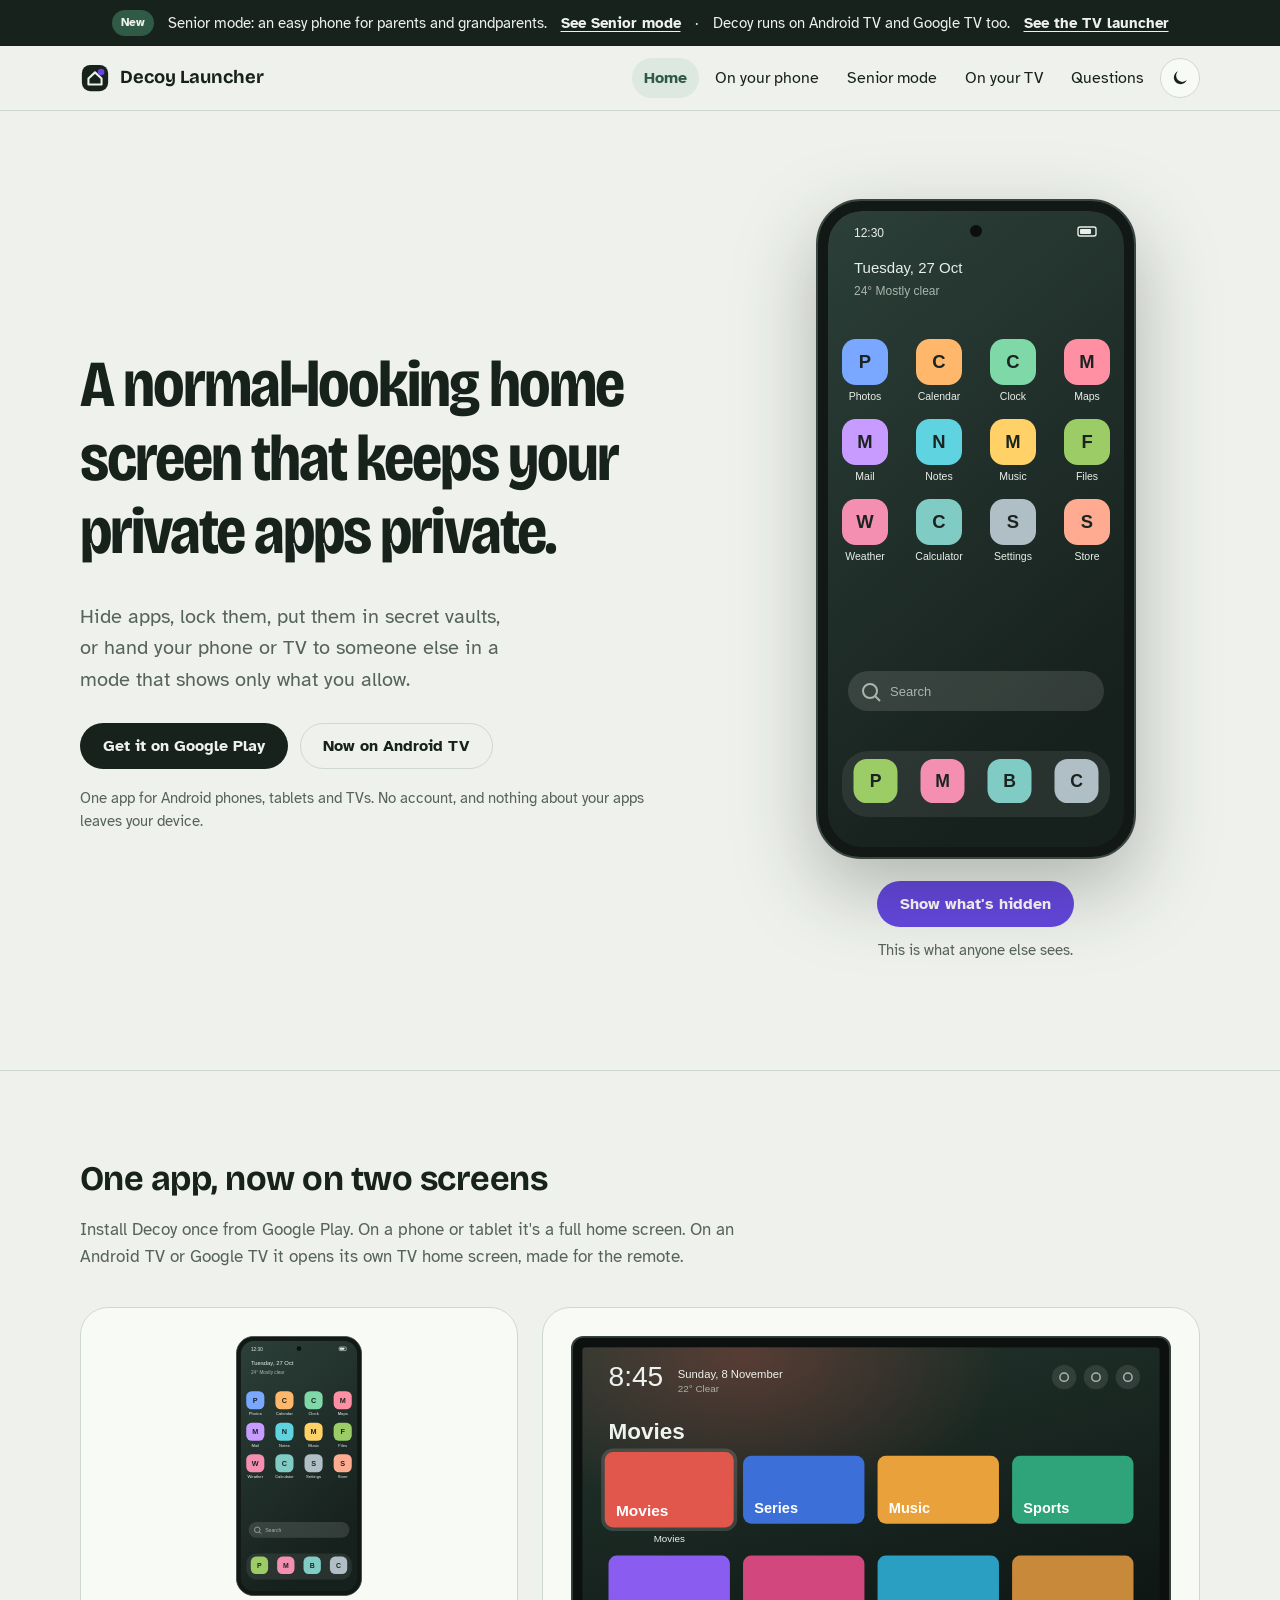
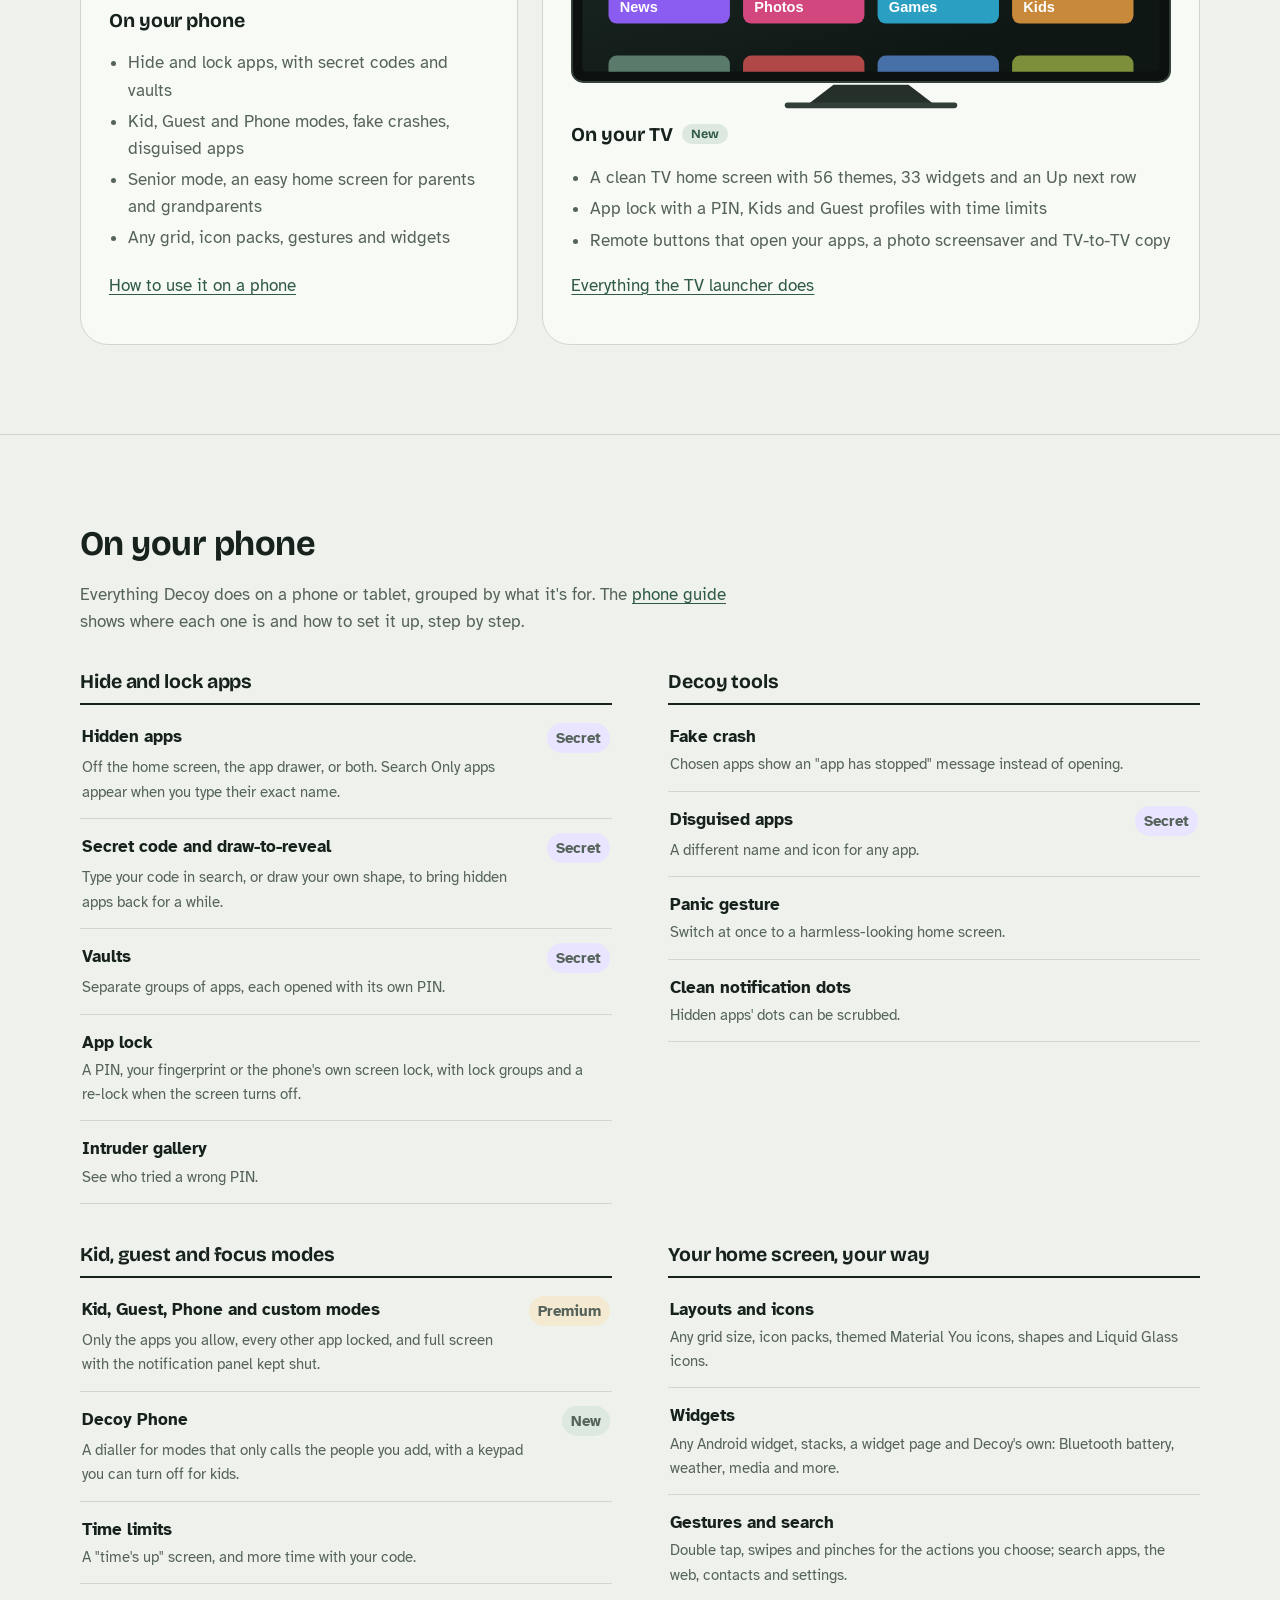
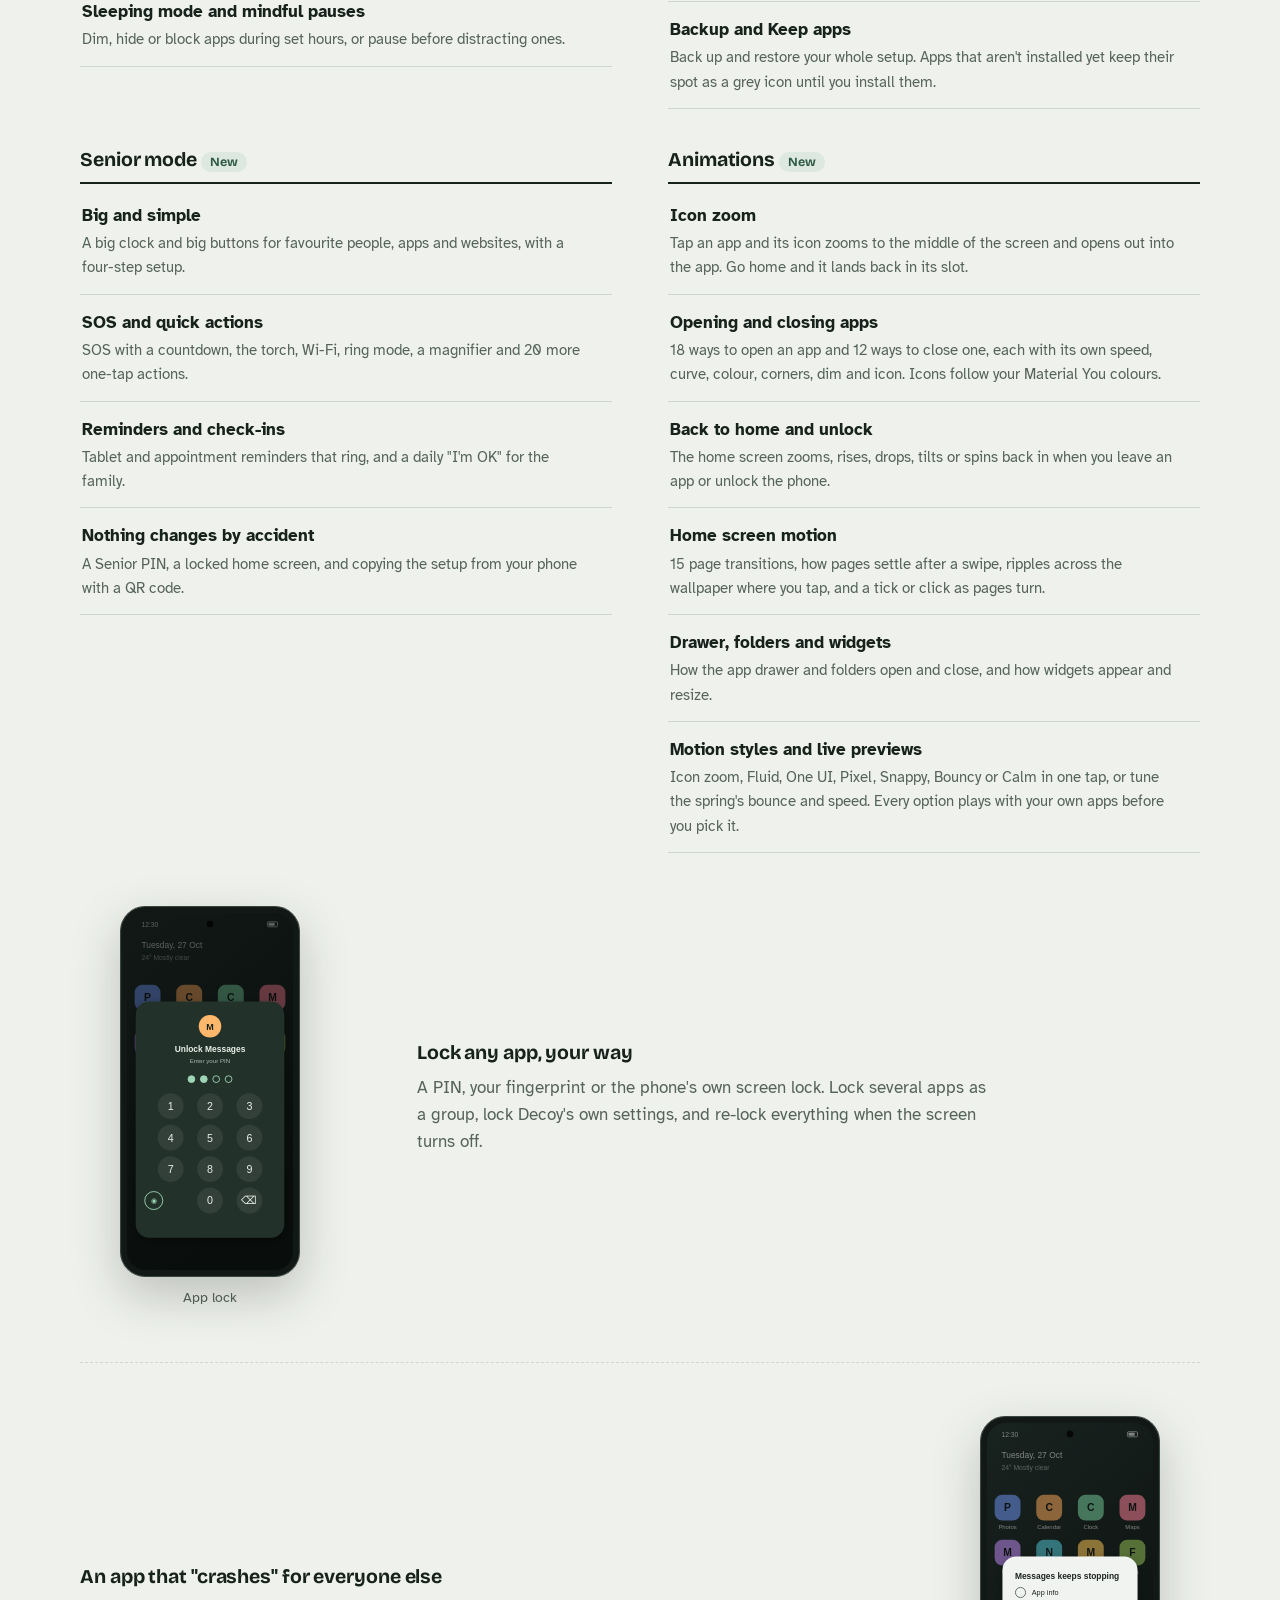
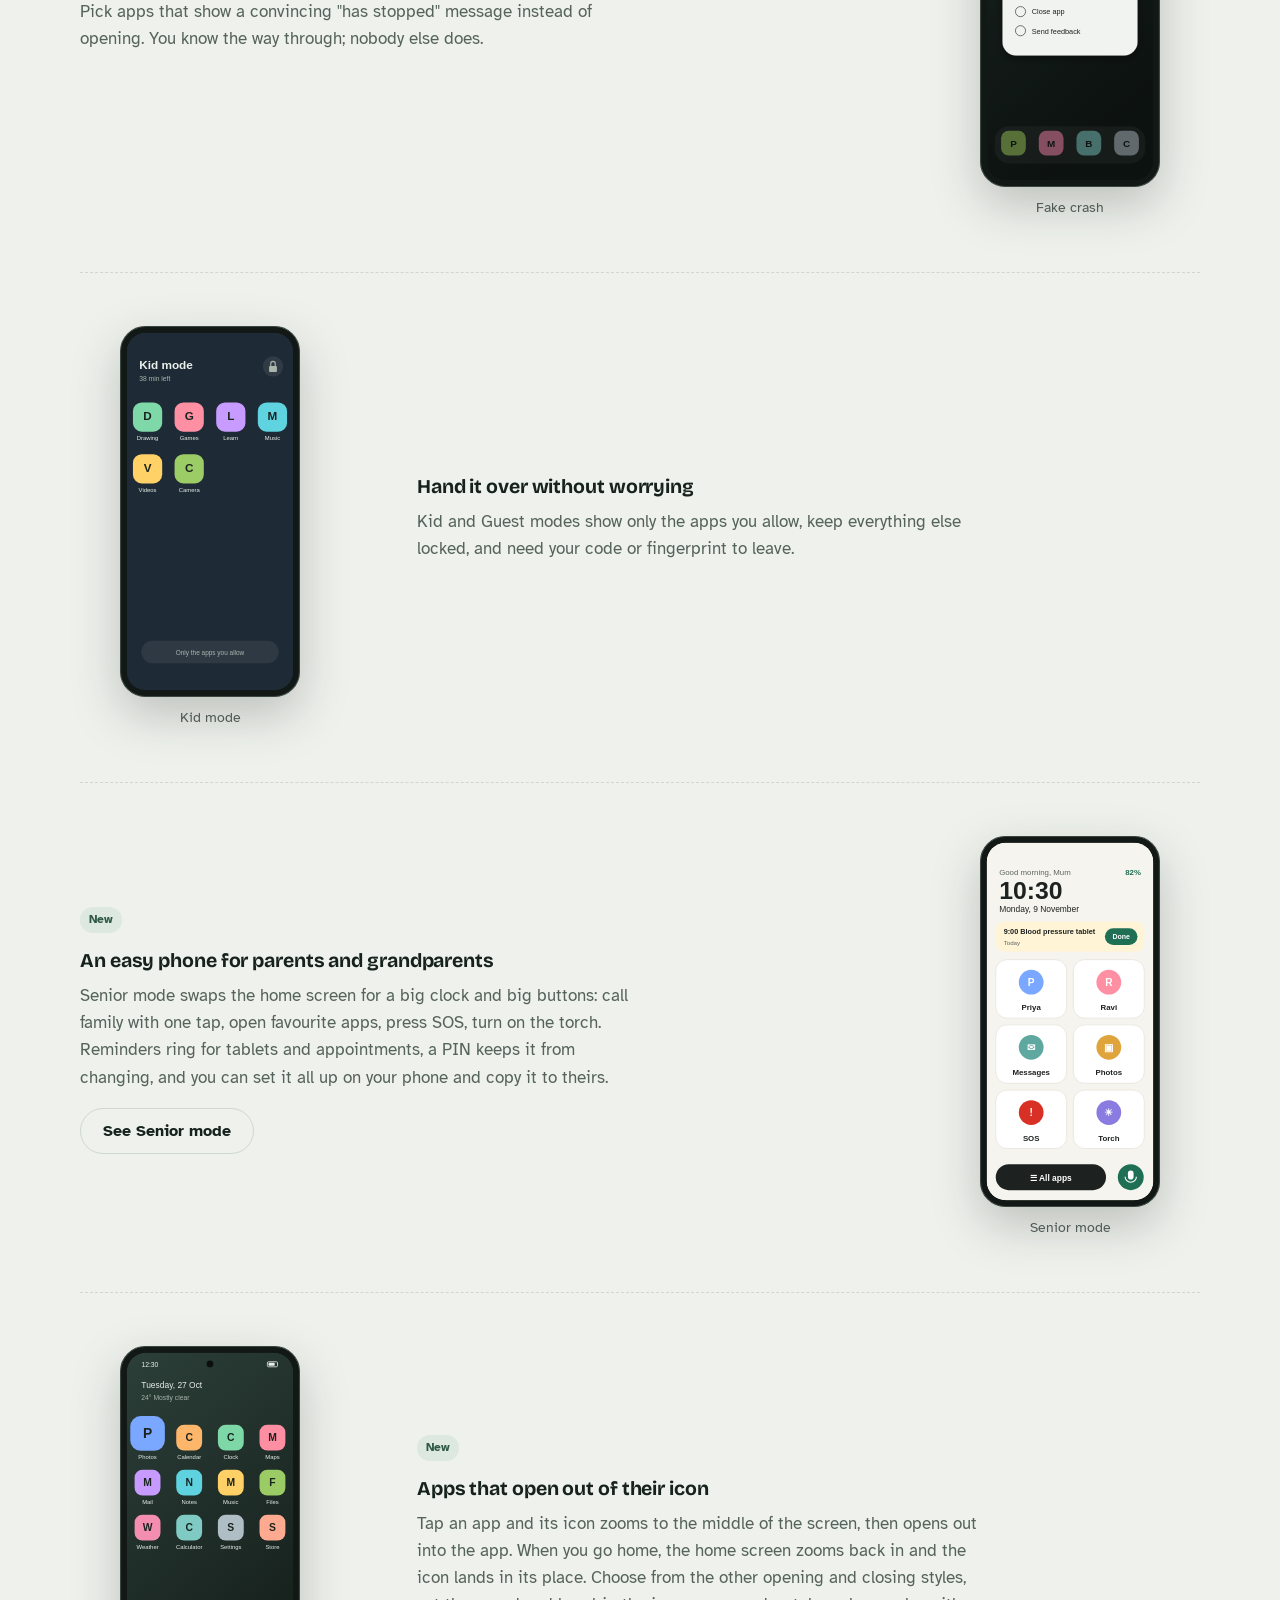
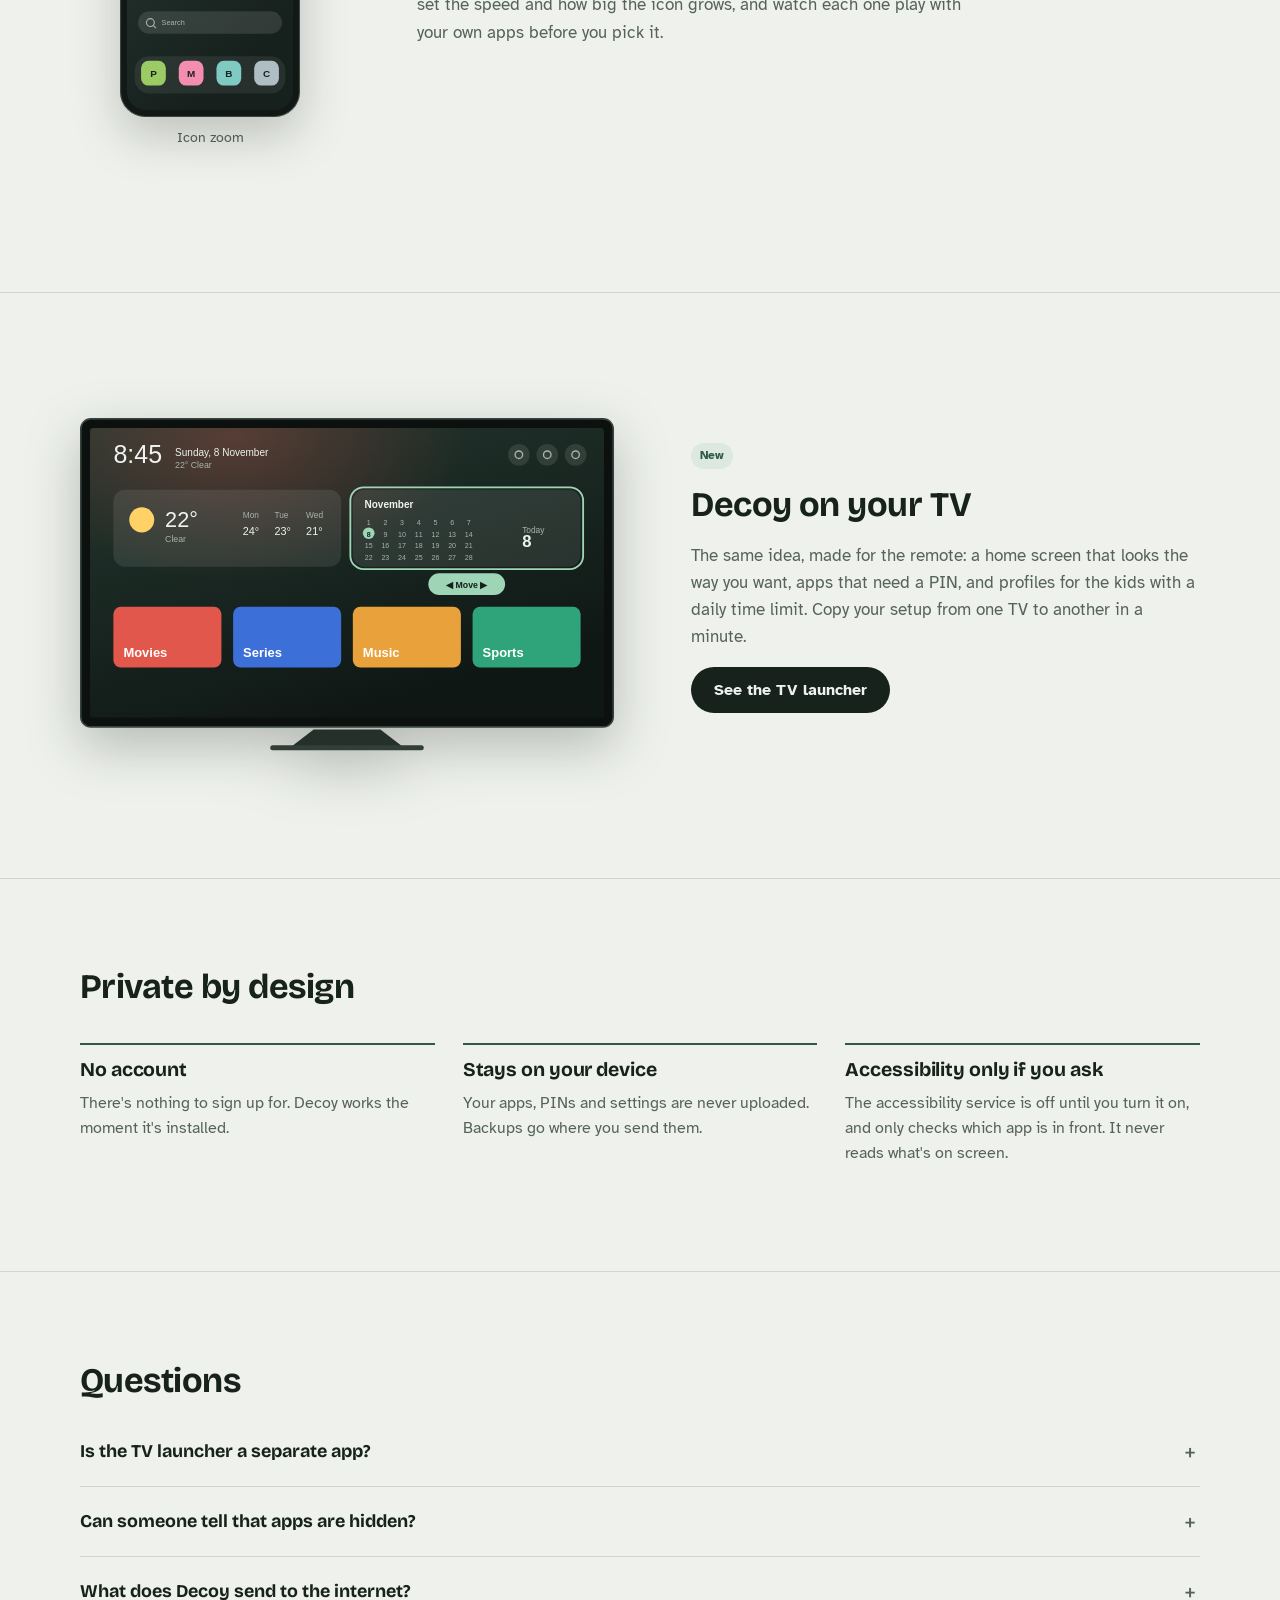
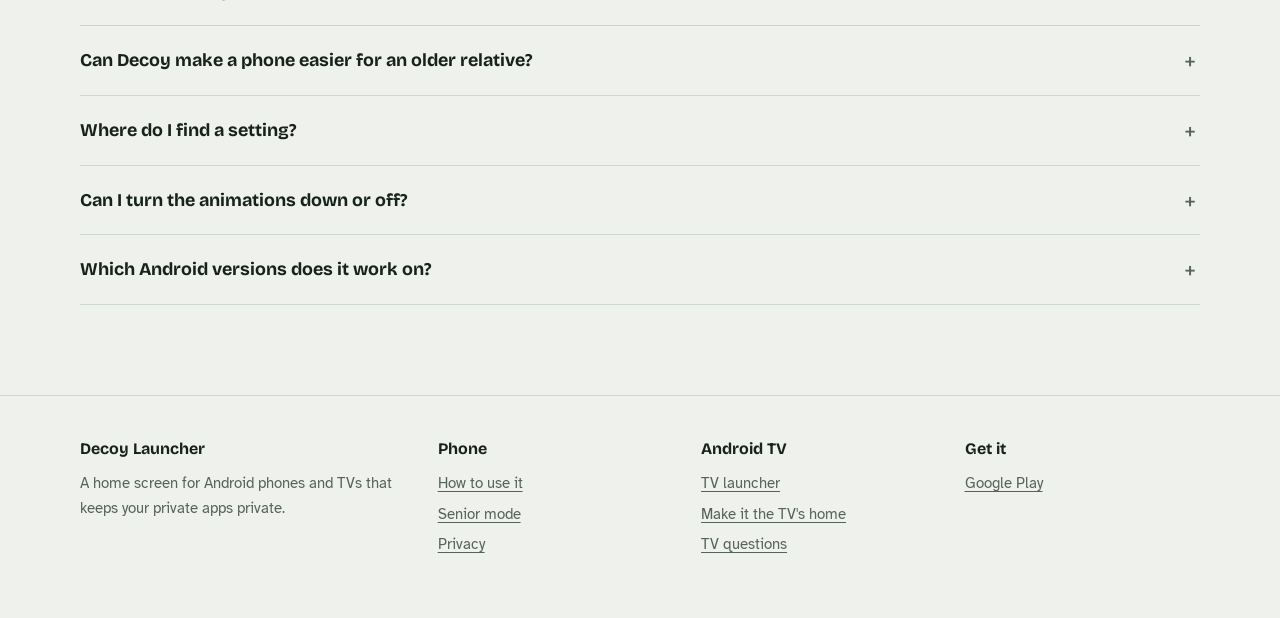
==== commit 45e90720: "Add files via upload" ====
--- a/index.html
+++ b/index.html
@@ -17,7 +17,10 @@
 <div class="news-strip">
   <div class="wrap">
     <span class="tag tag-new">New</span>
-    <span>Decoy now runs on Android TV and Google TV too.</span>
+    <span>Senior mode: an easy phone for parents and grandparents.</span>
+    <a href="senior.html">See Senior mode</a>
+    <span aria-hidden="true">·</span>
+    <span>Decoy runs on Android TV and Google TV too.</span>
     <a href="tv.html">See the TV launcher</a>
   </div>
 </div>
@@ -33,9 +36,9 @@
     </button>
     <nav class="nav" id="site-nav" aria-label="Main">
       <a href="index.html" aria-current="page">Home</a>
-      <a href="#phone">On your phone</a>
+      <a href="phone.html">On your phone</a>
+      <a href="senior.html">Senior mode</a>
       <a href="tv.html">On your TV</a>
-      <a href="#privacy">Privacy</a>
       <a href="#faq">Questions</a>
       <button class="icon-btn" data-theme-toggle type="button">
         <svg viewBox="0 0 24 24" aria-hidden="true"><path d="M20 14.5A8 8 0 1 1 9.5 4a6.5 6.5 0 0 0 10.5 10.5z" fill="currentColor"/></svg>
@@ -80,10 +83,11 @@
         <h3>On your phone</h3>
         <ul>
           <li>Hide and lock apps, with secret codes and vaults</li>
-          <li>Kid and guest modes, fake crashes, disguised apps</li>
+          <li>Kid, Guest and Phone modes, fake crashes, disguised apps</li>
+          <li>Senior mode, an easy home screen for parents and grandparents</li>
           <li>Any grid, icon packs, gestures and widgets</li>
         </ul>
-        <p><a href="#phone">What it does on a phone</a></p>
+        <p><a href="phone.html">How to use it on a phone</a></p>
       </article>
       <article class="platform tv">
         <div class="pic"><img src="assets/img/tv-home.svg" alt="Decoy on a TV: the clock, a dock of apps and the app grid" width="640" height="400"></div>
@@ -103,54 +107,64 @@
   <div class="wrap">
     <div class="band-intro">
       <h2 id="phone-title">On your phone</h2>
-      <p>Everything Decoy does on a phone or tablet, grouped by what it's for.</p>
+      <p>Everything Decoy does on a phone or tablet, grouped by what it's for. The <a href="phone.html">phone guide</a> shows where each one is and how to set it up, step by step.</p>
     </div>
     <div class="index-groups">
       <div class="index-group">
         <h3>Hide and lock apps</h3>
         <ul>
-          <li><div><strong>Hidden apps</strong><span>Off the home screen, the app drawer, or both. Search Only apps appear when you type their exact name.</span><span class="tag tag-secret">Secret</span></div></li>
-          <li><div><strong>Secret code and draw-to-reveal</strong><span>Type your code in search, or draw your own shape, to bring hidden apps back for a while.</span><span class="tag tag-secret">Secret</span></div></li>
-          <li><div><strong>Vaults</strong><span>Separate groups of apps, each opened with its own PIN.</span><span class="tag tag-secret">Secret</span></div></li>
-          <li><div><strong>App lock</strong><span>A PIN, your fingerprint or the phone's own screen lock, with lock groups and a re-lock when the screen turns off.</span></div></li>
-          <li><div><strong>Intruder gallery</strong><span>See who tried a wrong PIN.</span></div></li>
+          <li><a href="phone.html#hide"><strong>Hidden apps</strong><span>Off the home screen, the app drawer, or both. Search Only apps appear when you type their exact name.</span><span class="tag tag-secret">Secret</span></a></li>
+          <li><a href="phone.html#reveal"><strong>Secret code and draw-to-reveal</strong><span>Type your code in search, or draw your own shape, to bring hidden apps back for a while.</span><span class="tag tag-secret">Secret</span></a></li>
+          <li><a href="phone.html#vaults"><strong>Vaults</strong><span>Separate groups of apps, each opened with its own PIN.</span><span class="tag tag-secret">Secret</span></a></li>
+          <li><a href="phone.html#lock"><strong>App lock</strong><span>A PIN, your fingerprint or the phone's own screen lock, with lock groups and a re-lock when the screen turns off.</span></a></li>
+          <li><a href="phone.html#intruders"><strong>Intruder gallery</strong><span>See who tried a wrong PIN.</span></a></li>
         </ul>
       </div>
       <div class="index-group">
         <h3>Decoy tools</h3>
         <ul>
-          <li><div><strong>Fake crash</strong><span>Chosen apps show an "app has stopped" message instead of opening.</span></div></li>
-          <li><div><strong>Disguised apps</strong><span>A different name and icon for any app.</span><span class="tag tag-secret">Secret</span></div></li>
+          <li><a href="phone.html#crash"><strong>Fake crash</strong><span>Chosen apps show an "app has stopped" message instead of opening.</span></a></li>
+          <li><a href="phone.html#disguise"><strong>Disguised apps</strong><span>A different name and icon for any app.</span><span class="tag tag-secret">Secret</span></a></li>
           <li><div><strong>Panic gesture</strong><span>Switch at once to a harmless-looking home screen.</span></div></li>
-          <li><div><strong>Clean notification dots</strong><span>Hidden apps' dots can be scrubbed.</span></div></li>
+          <li><a href="phone.html#hide"><strong>Clean notification dots</strong><span>Hidden apps' dots can be scrubbed.</span></a></li>
         </ul>
       </div>
       <div class="index-group">
         <h3>Kid, guest and focus modes</h3>
         <ul>
-          <li><div><strong>Kid, Guest and custom modes</strong><span>Only the apps you allow, every other app locked, and full screen with the notification panel kept shut.</span></div></li>
-          <li><div><strong>Time limits</strong><span>A "time's up" screen, and more time with your code.</span></div></li>
-          <li><div><strong>Sleeping mode and mindful pauses</strong><span>Dim, hide or block apps during set hours, or pause before distracting ones.</span></div></li>
+          <li><a href="phone.html#modes"><strong>Kid, Guest, Phone and custom modes</strong><span>Only the apps you allow, every other app locked, and full screen with the notification panel kept shut.</span><span class="tag tag-premium">Premium</span></a></li>
+          <li><a href="phone.html#decoy-phone"><strong>Decoy Phone</strong><span>A dialler for modes that only calls the people you add, with a keypad you can turn off for kids.</span><span class="tag tag-new">New</span></a></li>
+          <li><a href="phone.html#modes"><strong>Time limits</strong><span>A "time's up" screen, and more time with your code.</span></a></li>
+          <li><a href="phone.html#schedule"><strong>Sleeping mode and mindful pauses</strong><span>Dim, hide or block apps during set hours, or pause before distracting ones.</span></a></li>
         </ul>
       </div>
       <div class="index-group">
         <h3>Your home screen, your way</h3>
         <ul>
-          <li><div><strong>Layouts and icons</strong><span>Any grid size, icon packs, themed Material You icons, shapes and Liquid Glass icons.</span></div></li>
-          <li><div><strong>Widgets</strong><span>Any Android widget, stacks, a widget page and Decoy's own: Bluetooth battery, weather, media and more.</span></div></li>
-          <li><div><strong>Gestures and search</strong><span>Double tap, swipes and pinches for the actions you choose; search apps, the web, contacts and settings.</span></div></li>
-          <li><div><strong>Backup</strong><span>Back up and restore your whole setup.</span></div></li>
+          <li><a href="phone.html#layout"><strong>Layouts and icons</strong><span>Any grid size, icon packs, themed Material You icons, shapes and Liquid Glass icons.</span></a></li>
+          <li><a href="phone.html#widgets"><strong>Widgets</strong><span>Any Android widget, stacks, a widget page and Decoy's own: Bluetooth battery, weather, media and more.</span></a></li>
+          <li><a href="phone.html#gestures"><strong>Gestures and search</strong><span>Double tap, swipes and pinches for the actions you choose; search apps, the web, contacts and settings.</span></a></li>
+          <li><a href="phone.html#backup"><strong>Backup and Keep apps</strong><span>Back up and restore your whole setup. Apps that aren't installed yet keep their spot as a grey icon until you install them.</span></a></li>
+        </ul>
+      </div>
+      <div class="index-group">
+        <h3>Senior mode <span class="tag tag-new">New</span></h3>
+        <ul>
+          <li><a href="senior.html"><strong>Big and simple</strong><span>A big clock and big buttons for favourite people, apps and websites, with a four-step setup.</span></a></li>
+          <li><a href="senior.html#sos"><strong>SOS and quick actions</strong><span>SOS with a countdown, the torch, Wi-Fi, ring mode, a magnifier and 20 more one-tap actions.</span></a></li>
+          <li><a href="senior.html#reminders"><strong>Reminders and check-ins</strong><span>Tablet and appointment reminders that ring, and a daily "I'm OK" for the family.</span></a></li>
+          <li><a href="senior.html#protect"><strong>Nothing changes by accident</strong><span>A Senior PIN, a locked home screen, and copying the setup from your phone with a QR code.</span></a></li>
         </ul>
       </div>
       <div class="index-group">
         <h3>Animations <span class="tag tag-new">New</span></h3>
         <ul>
-          <li><div><strong>Icon zoom</strong><span>Tap an app and its icon zooms to the middle of the screen and opens out into the app. Go home and it lands back in its slot.</span></div></li>
-          <li><div><strong>Opening and closing apps</strong><span>18 ways to open an app and 12 ways to close one, each with its own speed, curve, colour, corners, dim and icon. Icons follow your Material You colours.</span></div></li>
-          <li><div><strong>Back to home and unlock</strong><span>The home screen zooms, rises, drops, tilts or spins back in when you leave an app or unlock the phone.</span></div></li>
-          <li><div><strong>Home screen motion</strong><span>15 page transitions, how pages settle after a swipe, ripples across the wallpaper where you tap, and a tick or click as pages turn.</span></div></li>
-          <li><div><strong>Drawer, folders and widgets</strong><span>How the app drawer and folders open and close, and how widgets appear and resize.</span></div></li>
-          <li><div><strong>Motion styles and live previews</strong><span>Icon zoom, Fluid, One UI, Pixel, Snappy, Bouncy or Calm in one tap, or tune the spring's bounce and speed. Every option plays with your own apps before you pick it.</span></div></li>
+          <li><a href="phone.html#animations"><strong>Icon zoom</strong><span>Tap an app and its icon zooms to the middle of the screen and opens out into the app. Go home and it lands back in its slot.</span></a></li>
+          <li><a href="phone.html#animations"><strong>Opening and closing apps</strong><span>18 ways to open an app and 12 ways to close one, each with its own speed, curve, colour, corners, dim and icon. Icons follow your Material You colours.</span></a></li>
+          <li><a href="phone.html#animations"><strong>Back to home and unlock</strong><span>The home screen zooms, rises, drops, tilts or spins back in when you leave an app or unlock the phone.</span></a></li>
+          <li><a href="phone.html#animations"><strong>Home screen motion</strong><span>15 page transitions, how pages settle after a swipe, ripples across the wallpaper where you tap, and a tick or click as pages turn.</span></a></li>
+          <li><a href="phone.html#animations"><strong>Drawer, folders and widgets</strong><span>How the app drawer and folders open and close, and how widgets appear and resize.</span></a></li>
+          <li><a href="phone.html#animations"><strong>Motion styles and live previews</strong><span>Icon zoom, Fluid, One UI, Pixel, Snappy, Bouncy or Calm in one tap, or tune the spring's bounce and speed. Every option plays with your own apps before you pick it.</span></a></li>
         </ul>
       </div>
     </div>
@@ -177,6 +191,15 @@
       </div>
     </div>
     <div class="show-row flip">
+      <figure class="phone"><img src="assets/img/senior.svg" alt="Senior mode: a big clock, a reminder and big buttons for family, apps, SOS and the torch" width="320" height="660"><figcaption>Senior mode</figcaption></figure>
+      <div>
+        <p><span class="tag tag-new">New</span></p>
+        <h3>An easy phone for parents and grandparents</h3>
+        <p>Senior mode swaps the home screen for a big clock and big buttons: call family with one tap, open favourite apps, press SOS, turn on the torch. Reminders ring for tablets and appointments, a PIN keeps it from changing, and you can set it all up on your phone and copy it to theirs.</p>
+        <p><a class="btn btn-quiet" href="senior.html">See Senior mode</a></p>
+      </div>
+    </div>
+    <div class="show-row">
       <figure class="phone">
         <picture>
           <source srcset="assets/img/animations-still.svg" media="(prefers-reduced-motion: reduce)">
@@ -236,6 +259,14 @@
       <div><p>Nothing about you or your apps. Some widgets fetch public information, such as the weather for the city you picked, and the TV's wallpaper can be Bing's photo of the day.</p></div>
     </details>
     <details class="faq">
+      <summary>Can Decoy make a phone easier for an older relative?</summary>
+      <div><p>Yes. Turn on Senior mode for big buttons, one-tap calls, SOS, reminders and a PIN that stops accidental changes. See <a href="senior.html">Senior mode</a>.</p></div>
+    </details>
+    <details class="faq">
+      <summary>Where do I find a setting?</summary>
+      <div><p>Hold an empty spot on the home screen and tap Home settings, then use the search at the top. The <a href="phone.html">phone guide</a> shows where every feature is.</p></div>
+    </details>
+    <details class="faq">
       <summary>Can I turn the animations down or off?</summary>
       <div><p>Yes. Every animation has a "None" or "System" choice, and when "Remove animations" is on in Android's accessibility settings, Decoy's animations switch off too.</p></div>
     </details>
@@ -256,7 +287,7 @@
     </div>
     <div>
       <h4>Phone</h4>
-      <ul><li><a href="#phone">Features</a></li><li><a href="#privacy">Privacy</a></li></ul>
+      <ul><li><a href="phone.html">How to use it</a></li><li><a href="senior.html">Senior mode</a></li><li><a href="#privacy">Privacy</a></li></ul>
     </div>
     <div>
       <h4>Android TV</h4>
--- a/assets/css/style.css
+++ b/assets/css/style.css
@@ -0,0 +1,428 @@
+/* Decoy Launcher website
+   One colour has a job of its own: violet marks only what is hidden or
+   secret (hidden apps, codes, vaults). Gold marks only Premium. */
+
+:root {
+  --bg: #eef1ec;
+  --surface: #f8faf6;
+  --ink: #17221d;
+  --muted: #56635b;
+  --line: #cfd8cf;
+  --moss: #2f5a46;
+  --moss-soft: #dde8e0;
+  --secret: #6547e0;
+  --secret-soft: #e9e4ff;
+  --gold: #8f6a14;
+  --gold-soft: #f4ead2;
+  --shadow: 0 1px 0 rgba(23, 34, 29, 0.06), 0 12px 32px -18px rgba(23, 34, 29, 0.35);
+  --display: "Bricolage Grotesque", "Segoe UI", system-ui, sans-serif;
+  --body: "Atkinson Hyperlegible", "Segoe UI", system-ui, sans-serif;
+  --radius-s: 8px;
+  --radius-m: 14px;
+  --radius-l: 28px;
+  color-scheme: light;
+}
+
+@media (prefers-color-scheme: dark) {
+  :root:not([data-theme="light"]) {
+    --bg: #111814;
+    --surface: #18211c;
+    --ink: #e4ebe5;
+    --muted: #9eaba3;
+    --line: #2c3832;
+    --moss: #8fcfae;
+    --moss-soft: #1f3129;
+    --secret: #ab95ff;
+    --secret-soft: #26213f;
+    --gold: #e6c36a;
+    --gold-soft: #2e2715;
+    --shadow: 0 1px 0 rgba(0, 0, 0, 0.3), 0 16px 36px -20px rgba(0, 0, 0, 0.8);
+    color-scheme: dark;
+  }
+}
+
+:root[data-theme="dark"] {
+  --bg: #111814;
+  --surface: #18211c;
+  --ink: #e4ebe5;
+  --muted: #9eaba3;
+  --line: #2c3832;
+  --moss: #8fcfae;
+  --moss-soft: #1f3129;
+  --secret: #ab95ff;
+  --secret-soft: #26213f;
+  --gold: #e6c36a;
+  --gold-soft: #2e2715;
+  --shadow: 0 1px 0 rgba(0, 0, 0, 0.3), 0 16px 36px -20px rgba(0, 0, 0, 0.8);
+  color-scheme: dark;
+}
+
+*, *::before, *::after { box-sizing: border-box; }
+
+html { -webkit-text-size-adjust: 100%; scroll-padding-top: 88px; }
+
+body {
+  margin: 0;
+  background: var(--bg);
+  color: var(--ink);
+  font-family: var(--body);
+  font-size: 1.0625rem;
+  line-height: 1.6;
+}
+
+img { max-width: 100%; height: auto; display: block; }
+
+a { color: var(--moss); text-decoration-thickness: 1px; text-underline-offset: 3px; }
+a:hover { text-decoration-thickness: 2px; }
+
+:focus-visible { outline: 3px solid var(--secret); outline-offset: 3px; border-radius: 4px; }
+
+h1, h2, h3 {
+  font-family: var(--display);
+  line-height: 1.12;
+  letter-spacing: -0.015em;
+  margin: 0 0 0.5em;
+  font-weight: 700;
+}
+h1 { font-size: clamp(2.3rem, 5.6vw, 4.1rem); font-variation-settings: "wdth" 85; letter-spacing: -0.03em; }
+h2 { font-size: clamp(1.6rem, 3vw, 2.15rem); }
+h3 { font-size: 1.22rem; letter-spacing: -0.005em; }
+p { margin: 0 0 1em; }
+
+.wrap { width: min(1120px, 100% - 32px); margin-inline: auto; }
+
+.skip {
+  position: absolute; left: 16px; top: -60px; z-index: 30;
+  background: var(--ink); color: var(--bg); padding: 10px 14px; border-radius: var(--radius-s);
+}
+.skip:focus { top: 12px; }
+
+/* ---------- Header ---------- */
+
+.site-head {
+  position: sticky; top: 0; z-index: 20;
+  background: color-mix(in srgb, var(--bg) 88%, transparent);
+  backdrop-filter: blur(10px);
+  border-bottom: 1px solid var(--line);
+}
+.site-head .wrap { display: flex; align-items: center; gap: 24px; min-height: 64px; }
+
+.brand {
+  display: flex; align-items: center; gap: 10px;
+  color: var(--ink); text-decoration: none;
+  font-family: var(--display); font-weight: 700; font-size: 1.15rem;
+}
+.brand svg { width: 30px; height: 30px; flex: none; }
+
+.nav { display: flex; gap: 4px; margin-left: auto; align-items: center; }
+.nav a {
+  color: var(--ink); text-decoration: none; padding: 8px 12px; border-radius: 999px; font-size: 0.97rem;
+}
+.nav a:hover { background: var(--moss-soft); }
+.nav a[aria-current="page"] { background: var(--moss-soft); color: var(--moss); font-weight: 700; }
+
+.icon-btn {
+  border: 1px solid var(--line); background: var(--surface); color: var(--ink);
+  width: 40px; height: 40px; border-radius: 999px; display: grid; place-items: center; cursor: pointer;
+}
+.icon-btn svg { width: 20px; height: 20px; }
+.menu-btn { display: none; }
+
+@media (max-width: 820px) {
+  .menu-btn { display: grid; margin-left: auto; }
+  .nav {
+    display: none; position: absolute; left: 0; right: 0; top: 64px;
+    flex-direction: column; align-items: stretch; gap: 0;
+    background: var(--surface); border-bottom: 1px solid var(--line); padding: 8px 16px 16px;
+  }
+  .nav.open { display: flex; }
+  .nav a { padding: 12px; border-radius: var(--radius-s); }
+  .nav .icon-btn { margin-top: 8px; }
+}
+
+/* ---------- Buttons ---------- */
+
+.btn {
+  display: inline-flex; align-items: center; gap: 8px;
+  font: 700 1rem/1 var(--body);
+  padding: 14px 22px; border-radius: 999px; text-decoration: none; cursor: pointer;
+  border: 1.5px solid transparent;
+}
+.btn-primary { background: var(--ink); color: var(--bg); }
+.btn-primary:hover { background: var(--moss); color: var(--bg); text-decoration: none; }
+.btn-quiet { border-color: var(--line); color: var(--ink); background: transparent; }
+.btn-quiet:hover { border-color: var(--ink); }
+.btn-secret { background: var(--secret); color: #fff; }
+.btn-secret[aria-pressed="true"] { background: transparent; color: var(--secret); border-color: var(--secret); }
+
+/* ---------- Hero ---------- */
+
+.hero { padding: clamp(40px, 7vw, 88px) 0 clamp(40px, 6vw, 72px); }
+.hero .wrap {
+  display: grid; grid-template-columns: minmax(0, 1.15fr) minmax(0, 0.85fr); gap: clamp(28px, 5vw, 72px); align-items: center;
+}
+.hero-lede { font-size: 1.22rem; color: var(--muted); max-width: 34ch; }
+.hero-actions { display: flex; flex-wrap: wrap; gap: 12px; margin-top: 28px; }
+.hero-note { margin-top: 18px; font-size: 0.92rem; color: var(--muted); }
+
+.reveal-stage { justify-self: center; width: min(320px, 100%); text-align: center; }
+.reveal-phone { position: relative; filter: drop-shadow(0 30px 40px rgba(17, 24, 20, 0.28)); }
+.reveal-phone .face-hidden {
+  position: absolute; inset: 0;
+  clip-path: circle(0% at 70% 12%);
+  transition: clip-path 0.9s cubic-bezier(.7, 0, .2, 1);
+}
+.reveal-phone.revealed .face-hidden { clip-path: circle(150% at 70% 12%); }
+.reveal-stage .btn { margin-top: 22px; }
+.reveal-caption { font-size: 0.92rem; color: var(--muted); margin-top: 12px; min-height: 3em; }
+
+@media (max-width: 820px) {
+  .hero .wrap { grid-template-columns: 1fr; }
+  .reveal-stage { width: min(280px, 100%); }
+}
+
+/* ---------- Sections on the landing page ---------- */
+
+.band { padding: clamp(48px, 7vw, 96px) 0; border-top: 1px solid var(--line); }
+.band-intro { max-width: 60ch; margin-bottom: 36px; }
+.band-intro p { color: var(--muted); }
+
+/* The feature index: a plain two-column list, grouped. */
+.index-groups { display: grid; grid-template-columns: repeat(2, minmax(0, 1fr)); gap: 40px 56px; }
+.index-group h3 { padding-bottom: 10px; border-bottom: 2px solid var(--ink); margin-bottom: 4px; }
+.index-group ul { list-style: none; padding: 0; margin: 0; }
+.index-group li { border-bottom: 1px solid var(--line); }
+.index-group li a {
+  display: grid; grid-template-columns: 1fr auto; gap: 2px 16px; padding: 14px 2px;
+  color: var(--ink); text-decoration: none;
+}
+.index-group li a:hover strong { text-decoration: underline; text-underline-offset: 3px; }
+.index-group li a span { grid-column: 1; color: var(--muted); font-size: 0.95rem; }
+.index-group li a .tag { grid-column: 2; grid-row: 1; }
+@media (max-width: 760px) { .index-groups { grid-template-columns: 1fr; } }
+
+.tag {
+  display: inline-flex; align-items: center; gap: 4px; align-self: start;
+  font-size: 0.78rem; font-weight: 700; padding: 3px 9px; border-radius: 999px; white-space: nowrap;
+}
+.tag-premium { background: var(--gold-soft); color: var(--gold); }
+.tag-secret { background: var(--secret-soft); color: var(--secret); }
+
+/* Showcase rows: picture beside the explanation, alternating. */
+.show-row {
+  display: grid; grid-template-columns: 260px minmax(0, 1fr); gap: clamp(28px, 6vw, 80px);
+  align-items: center; padding: 36px 0;
+}
+.show-row + .show-row { border-top: 1px dashed var(--line); }
+.show-row.flip { grid-template-columns: minmax(0, 1fr) 260px; }
+.show-row.flip figure { order: 2; }
+.show-row p { color: var(--muted); max-width: 52ch; }
+@media (max-width: 760px) {
+  .show-row, .show-row.flip { grid-template-columns: 1fr; }
+  .show-row.flip figure { order: 0; }
+  .show-row figure { width: min(240px, 80%); margin-inline: auto; }
+}
+
+.plans { display: grid; grid-template-columns: repeat(2, minmax(0, 1fr)); gap: 24px; }
+.plan { background: var(--surface); border: 1px solid var(--line); border-radius: var(--radius-l); padding: 28px; }
+.plan.premium { border: 2px solid var(--gold); }
+.plan h3 { display: flex; align-items: baseline; justify-content: space-between; gap: 12px; }
+.plan .price { font-family: var(--body); font-size: 0.95rem; font-weight: 400; color: var(--muted); }
+.plan ul { padding-left: 1.1em; margin: 0; }
+.plan li { margin: 6px 0; }
+@media (max-width: 760px) { .plans { grid-template-columns: 1fr; } }
+
+.promise { display: grid; grid-template-columns: repeat(3, minmax(0, 1fr)); gap: 28px; }
+.promise div { border-top: 2px solid var(--moss); padding-top: 14px; }
+.promise p { color: var(--muted); font-size: 0.98rem; }
+@media (max-width: 760px) { .promise { grid-template-columns: 1fr; } }
+
+/* ---------- Guide pages ---------- */
+
+.page-head { padding: 48px 0 28px; border-bottom: 1px solid var(--line); }
+.page-head p { color: var(--muted); font-size: 1.15rem; max-width: 60ch; margin: 0; }
+.crumbs { font-size: 0.92rem; margin-bottom: 14px; color: var(--muted); }
+.crumbs a { color: var(--muted); }
+
+.guide { display: grid; grid-template-columns: 220px minmax(0, 1fr); gap: 56px; padding: 40px 0 80px; }
+.toc { position: sticky; top: 96px; align-self: start; font-size: 0.95rem; }
+.toc p { font-weight: 700; margin-bottom: 8px; }
+.toc ol { list-style: none; padding: 0; margin: 0; border-left: 2px solid var(--line); }
+.toc a { display: block; padding: 6px 12px; color: var(--muted); text-decoration: none; margin-left: -2px; border-left: 2px solid transparent; }
+.toc a:hover { color: var(--ink); }
+.toc a.active { color: var(--ink); border-left-color: var(--ink); font-weight: 700; }
+@media (max-width: 900px) {
+  .guide { grid-template-columns: 1fr; gap: 24px; }
+  .toc { position: static; }
+  .toc ol { display: flex; flex-wrap: wrap; gap: 6px; border: 0; }
+  .toc a { border: 1px solid var(--line); border-radius: 999px; padding: 4px 12px; margin: 0; }
+}
+
+.topic { display: grid; grid-template-columns: minmax(0, 1fr) 230px; gap: 40px; padding: 8px 0 44px; }
+.topic + .topic { border-top: 1px solid var(--line); padding-top: 40px; }
+.topic.no-pic { grid-template-columns: minmax(0, 1fr); }
+.topic-text { max-width: 64ch; }
+.topic h2 { display: flex; flex-wrap: wrap; align-items: center; gap: 10px; }
+.topic h2 .tag { font-family: var(--body); letter-spacing: 0; }
+.topic figure { margin: 0; position: sticky; top: 100px; align-self: start; }
+@media (max-width: 760px) {
+  .topic { grid-template-columns: 1fr; }
+  .topic figure { position: static; width: min(230px, 75%); margin-inline: auto; order: -1; }
+}
+
+figure.phone img { filter: drop-shadow(0 18px 24px rgba(17, 24, 20, 0.22)); }
+figure.phone figcaption { font-size: 0.85rem; color: var(--muted); text-align: center; margin-top: 10px; }
+
+.where {
+  display: flex; flex-wrap: wrap; gap: 6px; align-items: center;
+  font-size: 0.93rem; margin: 0 0 18px; color: var(--muted);
+}
+.where b { color: var(--ink); font-weight: 700; margin-right: 4px; }
+.where span {
+  background: var(--surface); border: 1px solid var(--line); border-radius: var(--radius-s);
+  padding: 2px 9px; color: var(--ink);
+}
+.where i { font-style: normal; color: var(--muted); }
+
+ol.steps { list-style: none; counter-reset: step; padding: 0; margin: 0 0 1.2em; }
+ol.steps > li {
+  counter-increment: step; position: relative; padding: 0 0 14px 44px;
+}
+ol.steps > li::before {
+  content: counter(step);
+  position: absolute; left: 0; top: 0;
+  width: 28px; height: 28px; border-radius: 50%;
+  display: grid; place-items: center;
+  background: var(--ink); color: var(--bg); font-weight: 700; font-size: 0.85rem;
+}
+ol.steps > li:not(:last-child)::after {
+  content: ""; position: absolute; left: 13px; top: 32px; bottom: 4px; width: 2px; background: var(--line);
+}
+
+ul.points { padding-left: 1.15em; margin: 0 0 1.2em; }
+ul.points li { margin: 6px 0; }
+
+.note {
+  border-left: 3px solid var(--moss); background: var(--moss-soft);
+  padding: 12px 16px; border-radius: 0 var(--radius-s) var(--radius-s) 0; margin: 0 0 1.2em; font-size: 0.98rem;
+}
+.note.secret { border-left-color: var(--secret); background: var(--secret-soft); }
+.note.warn { border-left-color: var(--gold); background: var(--gold-soft); }
+.note p:last-child { margin: 0; }
+
+kbd {
+  font: 600 0.88em var(--body); background: var(--surface); border: 1px solid var(--line);
+  border-bottom-width: 2px; border-radius: 6px; padding: 1px 6px;
+}
+
+table.compare { width: 100%; border-collapse: collapse; font-size: 0.97rem; margin-bottom: 1.4em; }
+table.compare th, table.compare td { text-align: left; padding: 10px 12px; border-bottom: 1px solid var(--line); vertical-align: top; }
+table.compare th { font-family: var(--display); font-size: 1rem; }
+.table-scroll { overflow-x: auto; }
+
+.pager { display: flex; justify-content: space-between; gap: 16px; border-top: 1px solid var(--line); padding-top: 24px; margin-top: 8px; }
+.pager a { text-decoration: none; display: flex; flex-direction: column; color: var(--ink); max-width: 48%; }
+.pager a small { color: var(--muted); }
+.pager a.next { text-align: right; margin-left: auto; }
+
+/* Features hub: guides as a list with their picture. */
+.hub { display: grid; grid-template-columns: repeat(auto-fill, minmax(min(100%, 330px), 1fr)); gap: 18px; padding: 40px 0 80px; }
+.hub a {
+  display: grid; grid-template-columns: 78px 1fr; gap: 16px; align-items: center;
+  padding: 14px; border-radius: var(--radius-m); color: var(--ink); text-decoration: none;
+  border: 1px solid var(--line); background: var(--surface);
+}
+.hub a:hover { border-color: var(--ink); }
+.hub img { width: 78px; }
+.hub strong { font-family: var(--display); font-size: 1.1rem; display: block; }
+.hub span { color: var(--muted); font-size: 0.94rem; }
+
+details.faq { border-bottom: 1px solid var(--line); padding: 4px 0; }
+details.faq summary {
+  cursor: pointer; list-style: none; padding: 16px 32px 16px 0; position: relative;
+  font-family: var(--display); font-weight: 700; font-size: 1.12rem;
+}
+details.faq summary::-webkit-details-marker { display: none; }
+details.faq summary::after {
+  content: "+"; position: absolute; right: 4px; top: 12px; font-size: 1.5rem; font-weight: 400; color: var(--muted);
+}
+details.faq[open] summary::after { content: "–"; }
+details.faq > div { padding: 0 0 18px; color: var(--muted); max-width: 66ch; }
+
+/* ---------- Footer ---------- */
+
+.site-foot { border-top: 1px solid var(--line); padding: 40px 0 56px; font-size: 0.95rem; color: var(--muted); }
+.site-foot .wrap { display: grid; grid-template-columns: 1.4fr repeat(3, 1fr); gap: 28px; }
+.site-foot h4 { font-family: var(--display); color: var(--ink); margin: 0 0 10px; font-size: 1rem; }
+.site-foot ul { list-style: none; padding: 0; margin: 0; }
+.site-foot li { margin: 6px 0; }
+.site-foot a { color: var(--muted); }
+@media (max-width: 760px) { .site-foot .wrap { grid-template-columns: 1fr 1fr; } }
+
+@media (prefers-reduced-motion: reduce) {
+  .reveal-phone .face-hidden { transition: none; }
+  html { scroll-behavior: auto; }
+}
+
+/* ---------- Android TV (tv.html, and the TV parts of index.html) ---------- */
+
+/* The "new" strip above the header on the home page. */
+.news-strip {
+  background: var(--ink); color: var(--bg); font-size: 0.95rem;
+}
+.news-strip .wrap { display: flex; flex-wrap: wrap; gap: 6px 14px; align-items: center; justify-content: center; padding: 10px 0; text-align: center; }
+.news-strip a { color: var(--bg); font-weight: 700; }
+.news-strip .tag-new { background: var(--moss); color: var(--bg); }
+
+.tag-new { background: var(--moss-soft); color: var(--moss); }
+
+/* TV pictures are wide: they get more room than the phones. */
+figure.tv { margin: 0; }
+figure.tv img { width: 100%; filter: drop-shadow(0 18px 26px rgba(17, 24, 20, 0.25)); }
+figure.tv figcaption { font-size: 0.85rem; color: var(--muted); text-align: center; margin-top: 10px; }
+
+.hero-tv .wrap { grid-template-columns: minmax(0, 0.9fr) minmax(0, 1.1fr); }
+.hero-tv figure { justify-self: stretch; }
+@media (max-width: 820px) { .hero-tv .wrap { grid-template-columns: 1fr; } }
+
+.show-row.wide { grid-template-columns: minmax(0, 1.05fr) minmax(0, 1fr); }
+.show-row.wide.flip { grid-template-columns: minmax(0, 1fr) minmax(0, 1.05fr); }
+@media (max-width: 760px) {
+  .show-row.wide, .show-row.wide.flip { grid-template-columns: 1fr; }
+  .show-row.wide figure { width: 100%; }
+}
+.show-row ul.points { color: var(--muted); max-width: 52ch; }
+
+/* Phone or TV: the two ways to use Decoy, side by side. */
+.platforms { display: grid; grid-template-columns: minmax(0, 0.8fr) minmax(0, 1.2fr); gap: 24px; }
+.platform {
+  background: var(--surface); border: 1px solid var(--line); border-radius: var(--radius-l);
+  padding: 28px; display: grid; grid-template-rows: auto auto 1fr auto; gap: 14px;
+}
+.platform .pic { display: grid; place-items: center; min-height: 230px; }
+.platform .pic img { max-height: 260px; width: auto; }
+.platform.tv .pic img { width: 100%; max-height: none; }
+.platform h3 { display: flex; align-items: center; gap: 10px; flex-wrap: wrap; margin: 0; }
+.platform ul { margin: 0; padding-left: 1.1em; color: var(--muted); }
+.platform li { margin: 4px 0; }
+@media (max-width: 820px) { .platforms { grid-template-columns: 1fr; } }
+
+/* Feature index items that aren't links. */
+.index-group li > div {
+  display: grid; grid-template-columns: 1fr auto; gap: 2px 16px; padding: 14px 2px;
+}
+.index-group li > div span { grid-column: 1; color: var(--muted); font-size: 0.95rem; }
+.index-group li > div .tag { grid-column: 2; grid-row: 1; }
+
+/* Big numbers under the TV hero. */
+.stats { display: grid; grid-template-columns: repeat(4, minmax(0, 1fr)); gap: 20px; }
+.stats div { border-top: 2px solid var(--ink); padding-top: 12px; }
+.stats strong { display: block; font-family: var(--display); font-size: clamp(1.7rem, 3.4vw, 2.4rem); line-height: 1.1; }
+.stats span { color: var(--muted); font-size: 0.95rem; }
+@media (max-width: 760px) { .stats { grid-template-columns: repeat(2, minmax(0, 1fr)); } }
+
+/* A shell command people may copy. */
+pre.cmd {
+  background: var(--ink); color: var(--bg); border-radius: var(--radius-m); padding: 14px 16px;
+  overflow-x: auto; font-size: 0.9rem; margin: 0 0 1.2em; white-space: pre;
+}
